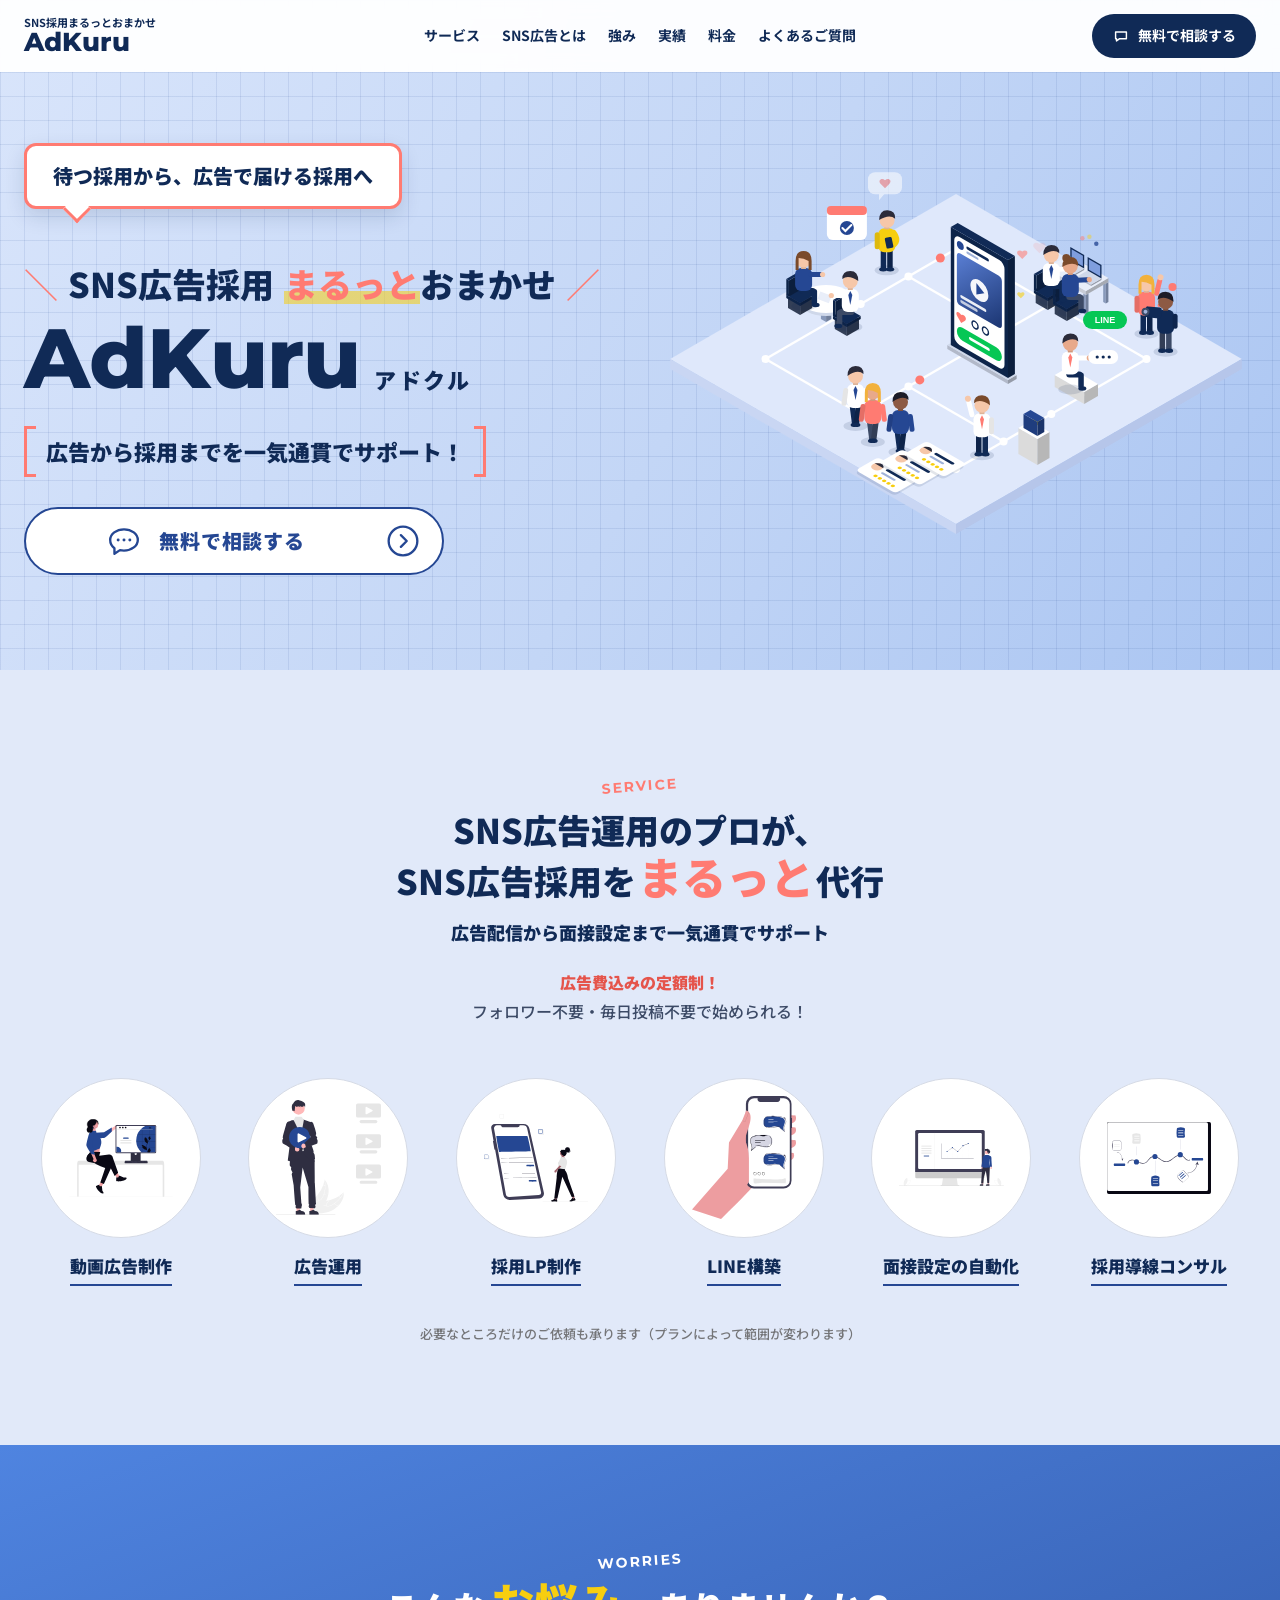
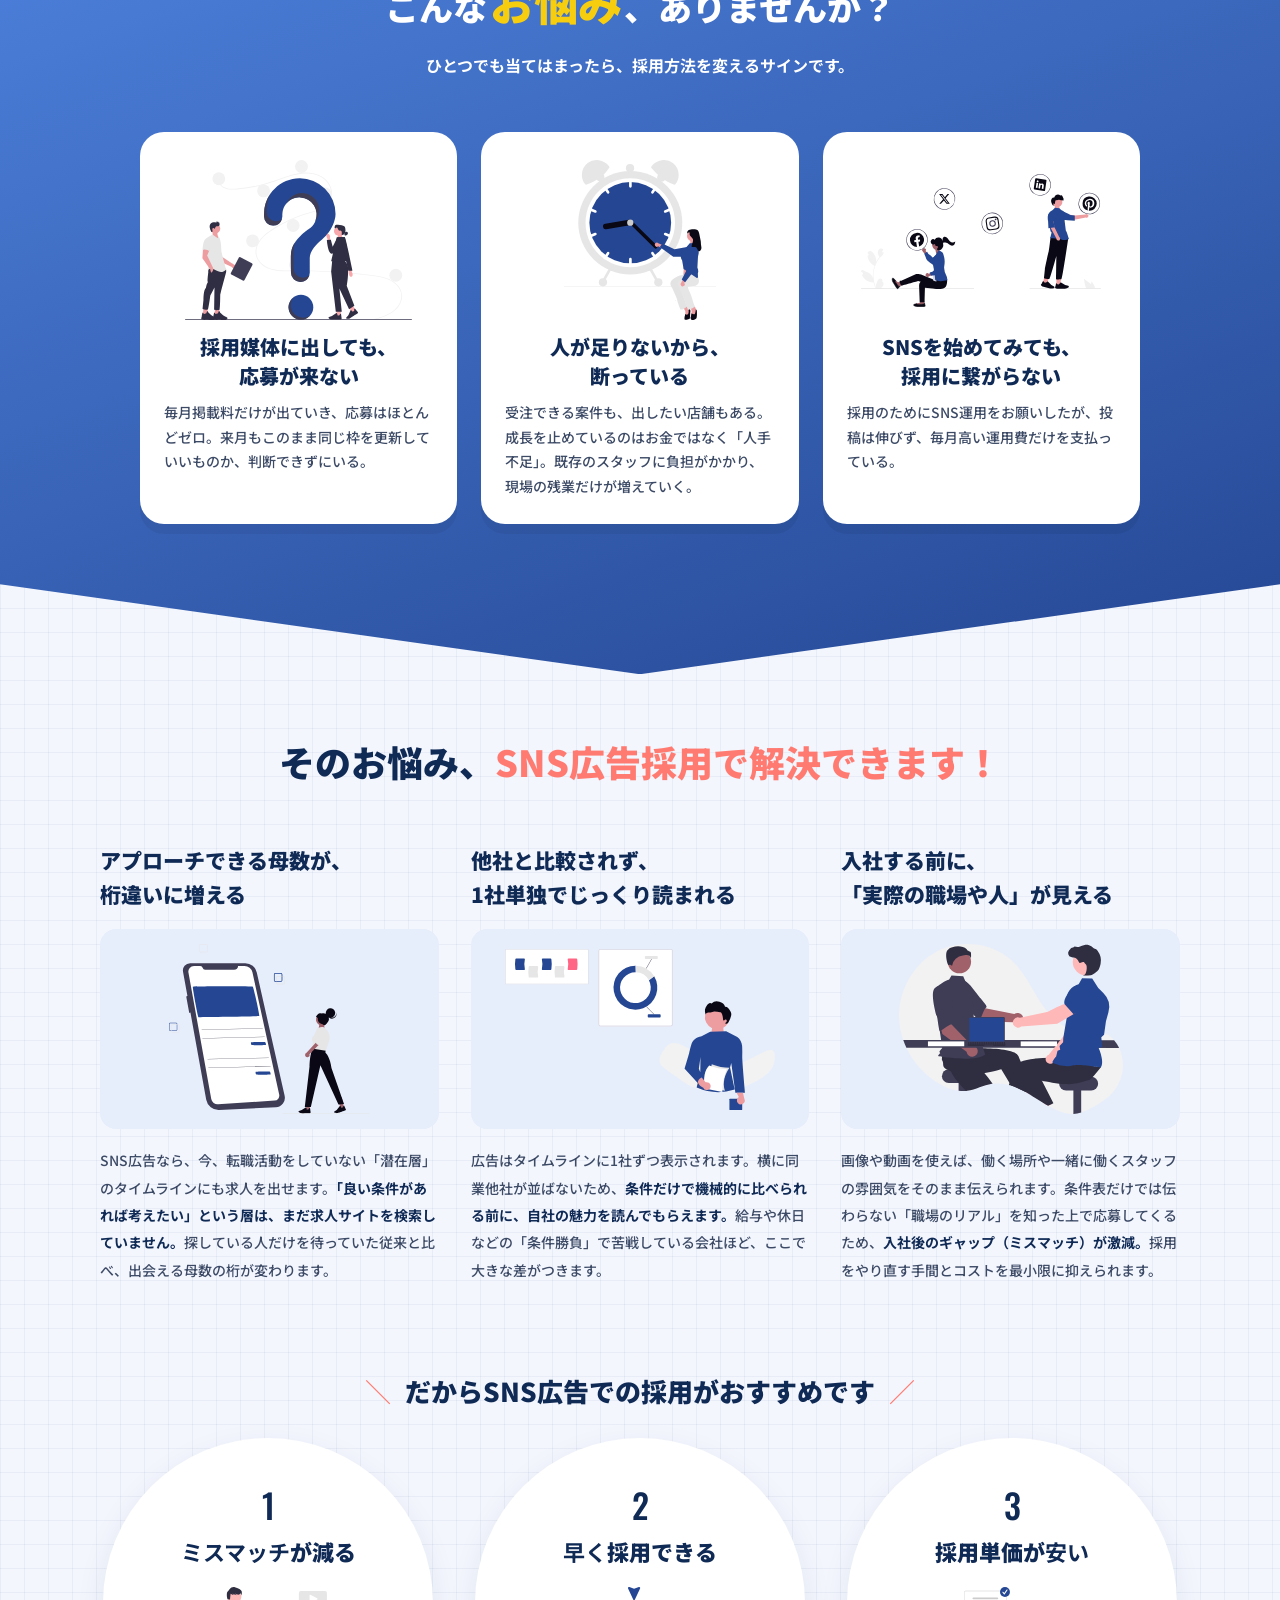
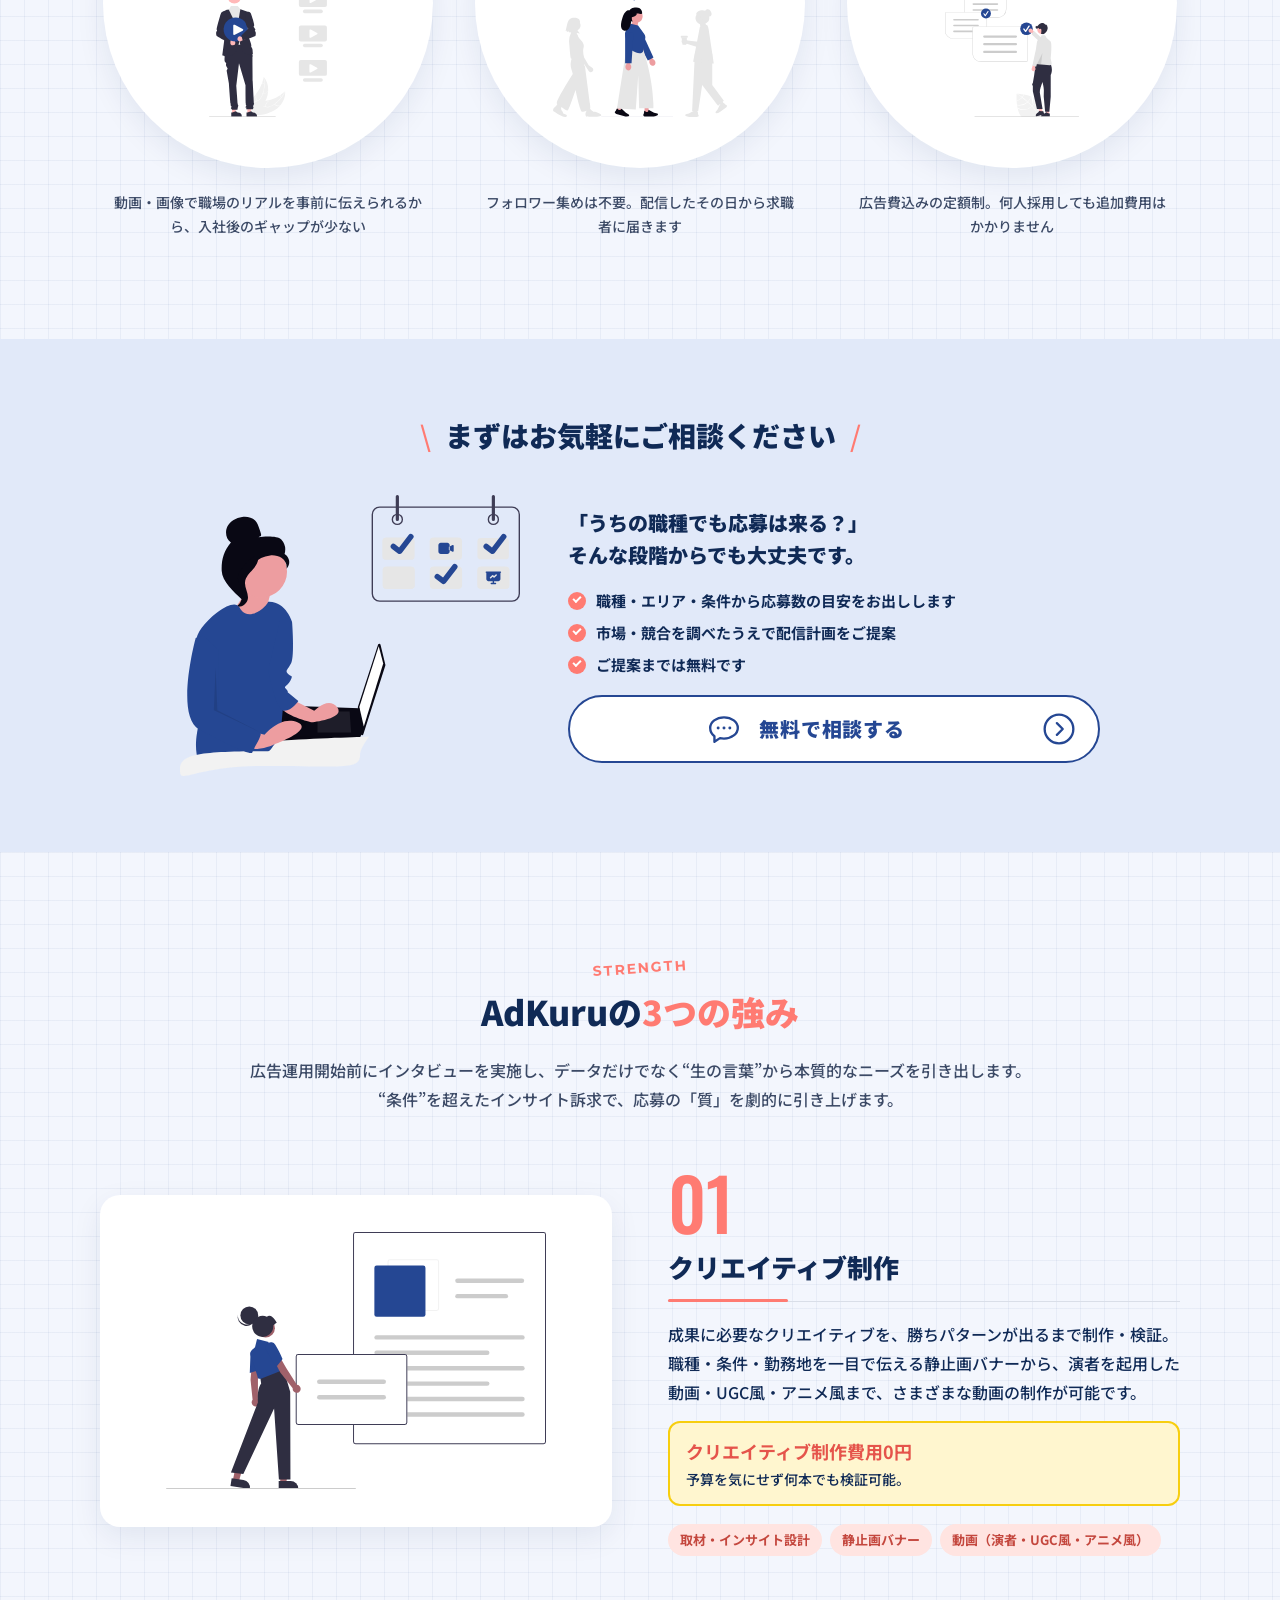
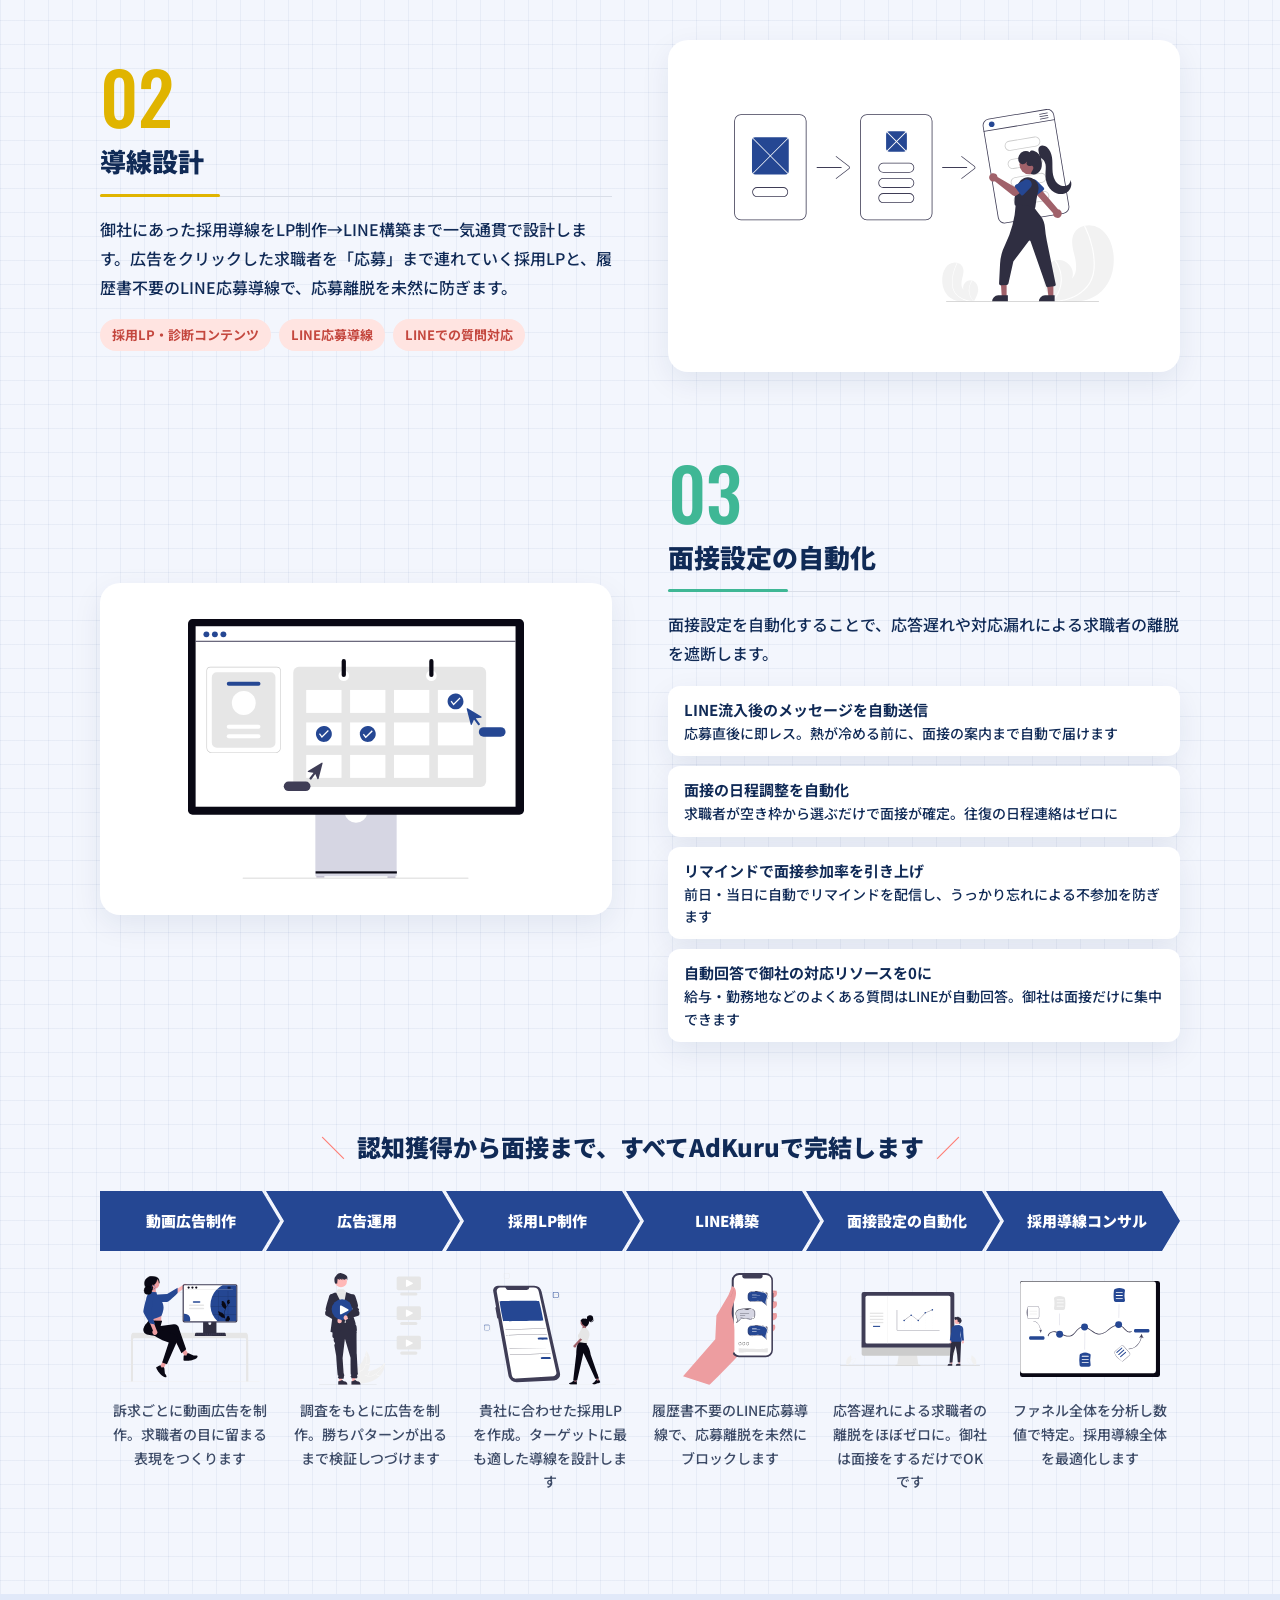
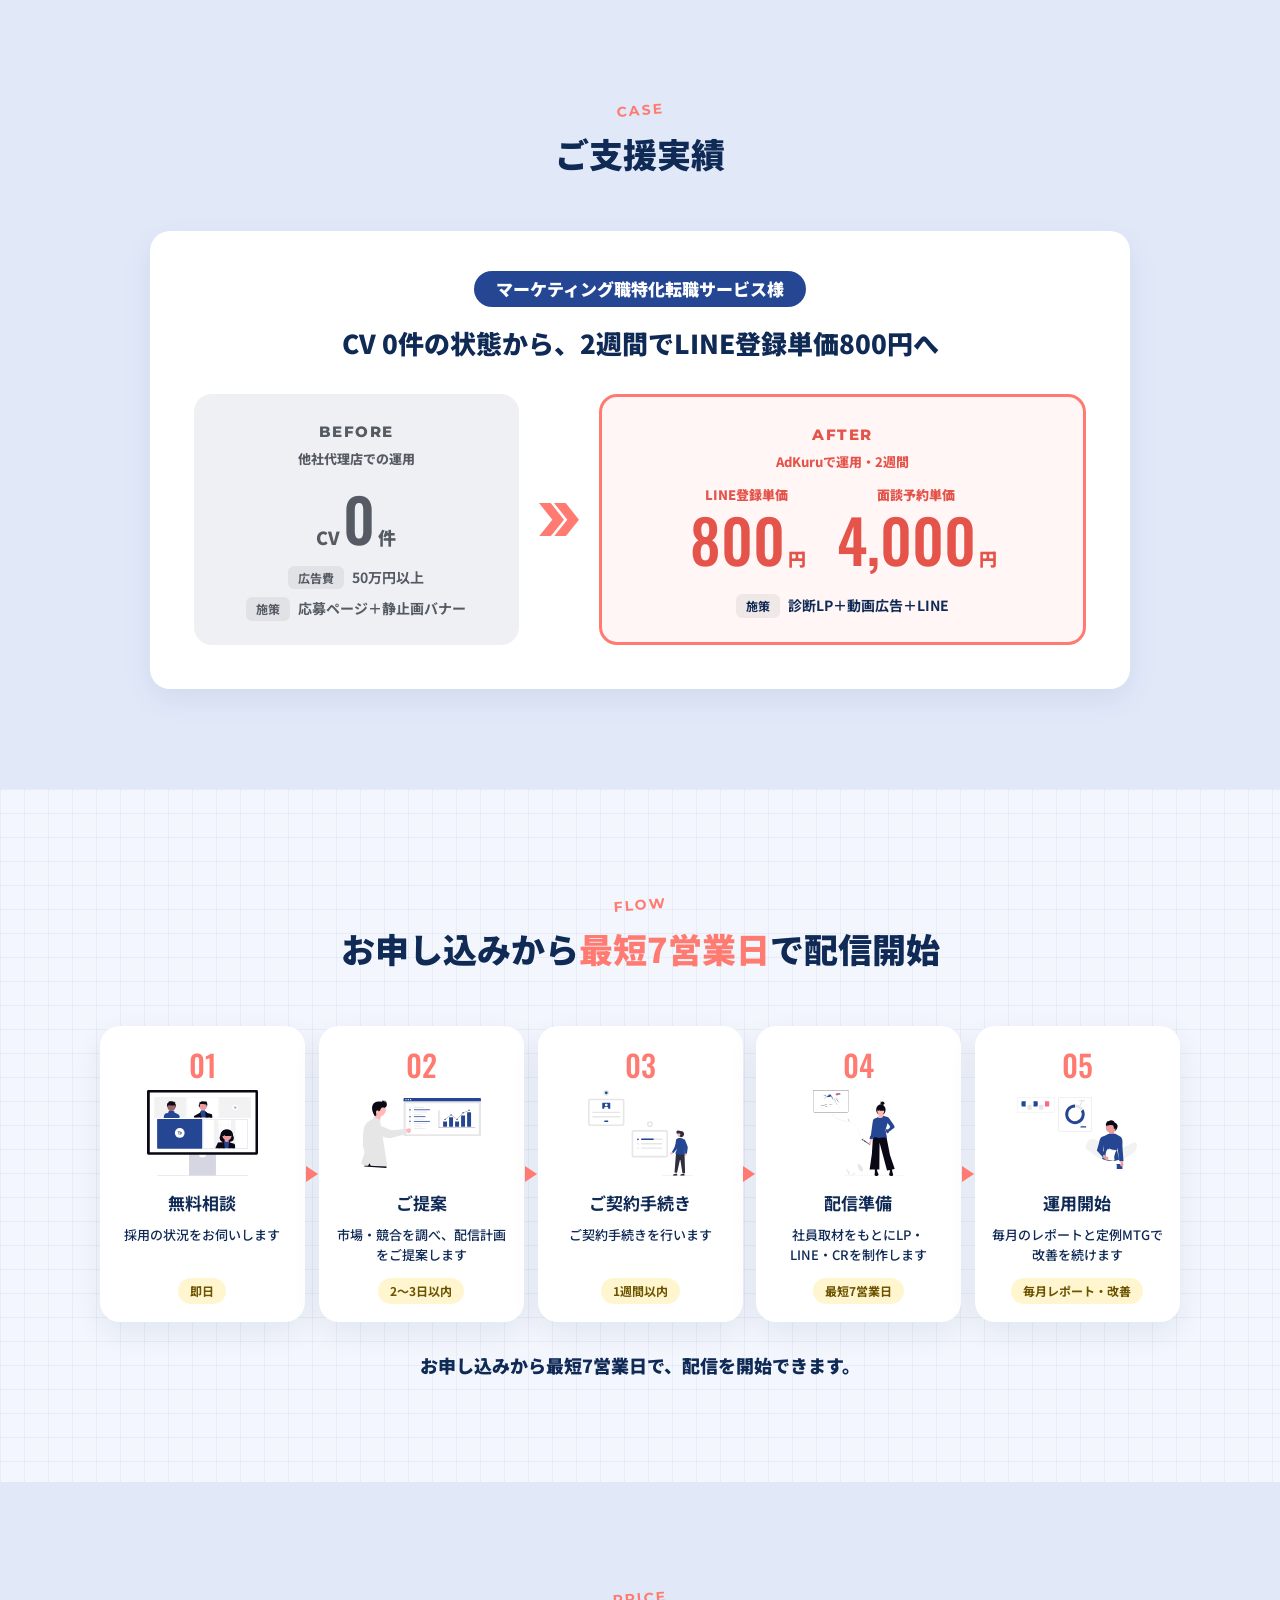
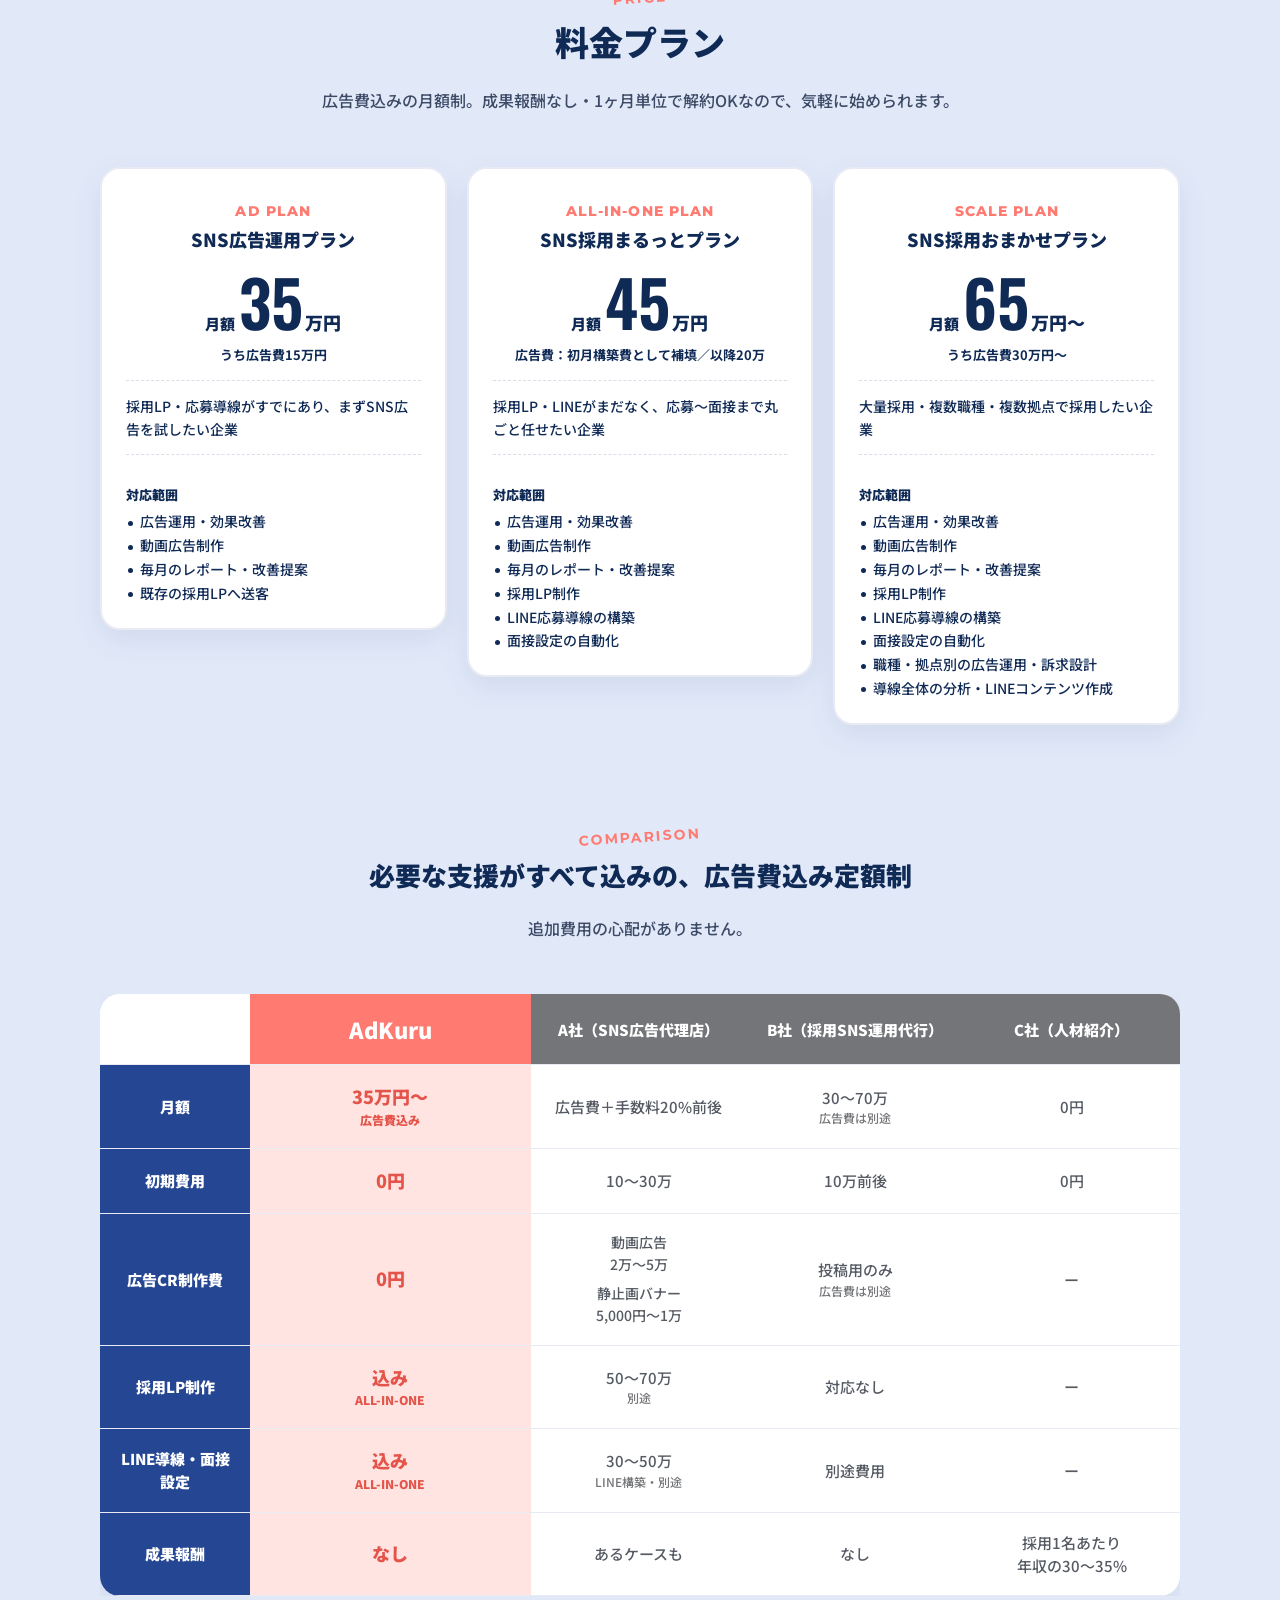
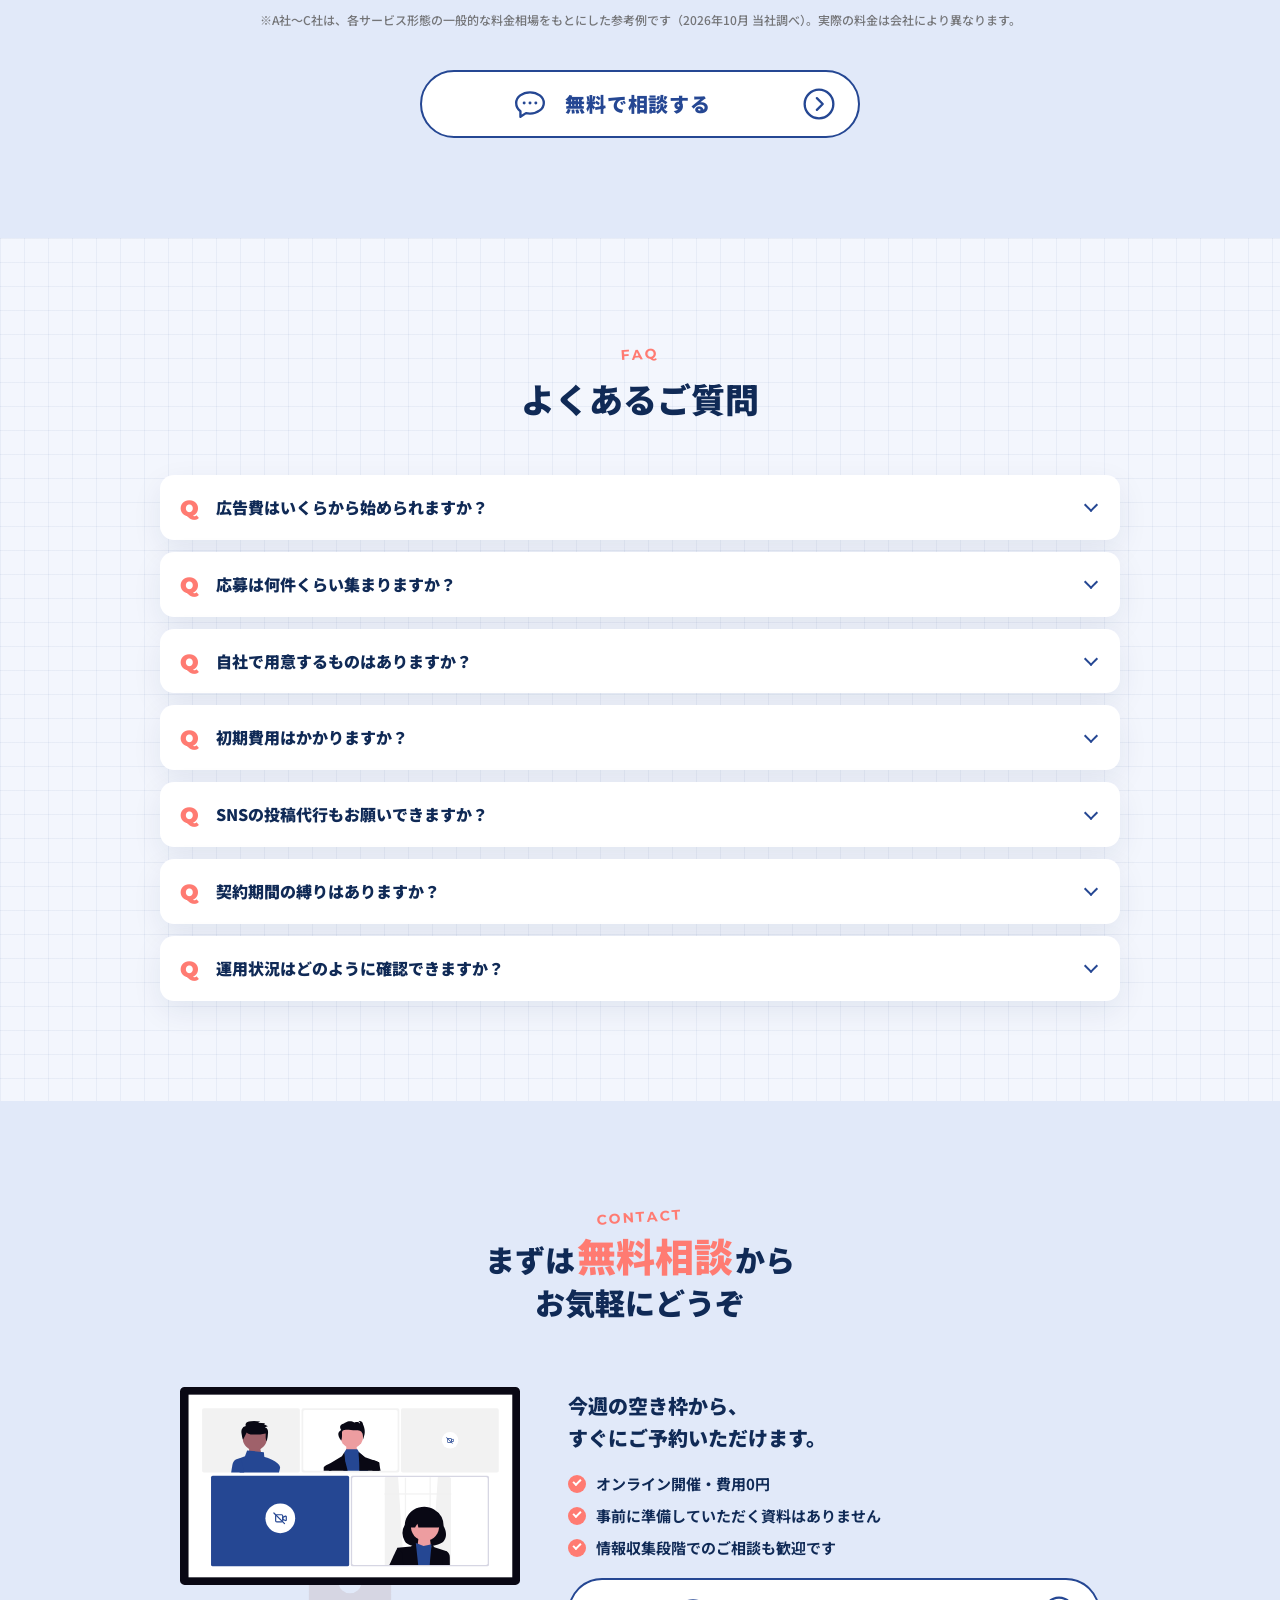
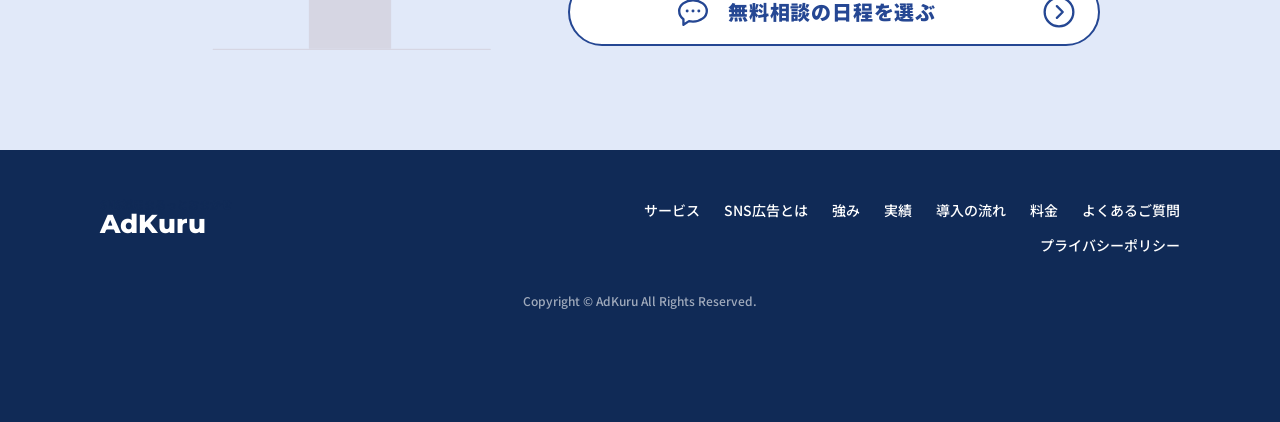
==== index.html @ ee4e2065 "フッターのCopyright表記をサービス名AdKuruに Co-Authored-By: Claude Opus 5.5 (1M context) <noreply@anthropic.com>" ====
<!doctype html>
<html lang="ja">
<head>
<meta charset="utf-8">
<meta name="robots" content="noindex, nofollow">
<meta name="viewport" content="width=device-width, initial-scale=1">
<title>SNS採用・求人広告の運用代行ならAdKuru（アドクル）</title>
<meta name="description" content="求人を出しても応募が来ないなら、SNS広告で採用。AdKuru（アドクル）は広告制作・運用から採用LP、LINE応募導線、面接設定の自動化まで代行します。月額35万円〜・広告費込み、初期費用0円、最短7営業日で配信開始。">
<link rel="preconnect" href="https://fonts.googleapis.com">
<link rel="preconnect" href="https://fonts.gstatic.com" crossorigin>
<link href="https://fonts.googleapis.com/css2?family=Montserrat:wght@600;700;800&family=Noto+Sans+JP:wght@400;500;700;900&family=Oswald:wght@500;600&display=swap" rel="stylesheet">
<link rel="stylesheet" href="css/style.css?v=20261007f">
<!-- Google 広告（コンバージョンは js/main.js で予約完了時に送信） -->
<script async src="https://www.googletagmanager.com/gtag/js?id=AW-18397071452"></script>
<script>
  window.dataLayer = window.dataLayer || [];
  function gtag(){dataLayer.push(arguments);}
  gtag('js', new Date());
  gtag('config', 'AW-18397071452');
  window.ADKURU_CV = 'AW-18397071452/jHecCNe15OUcENyQtMRE';      // 予約_カレンダー開封（サブ）
  window.ADKURU_CV_DONE = 'AW-18397071452/tanjCK6k_-UcENyQtMRE'; // 予約_完了（TimeRex）（メイン）
</script>
</head>
<body>

<header class="header" id="header">
  <a href="./" class="logo"><small>SNS採用まるっとおまかせ</small><b>AdKuru</b></a>
  <nav class="gnav">
    <a href="#service">サービス</a>
    <a href="#reason">SNS広告とは</a>
    <a href="#strength">強み</a>
    <a href="#case">実績</a>
    <a href="#price">料金</a>
    <a href="#faq">よくあるご質問</a>
  </nav>
  <a href="https://timerex.net/s/nodakanta_daa7_3fa1/e38dfce4" target="_blank" rel="noopener" data-book class="hbtn">
    <svg viewBox="0 0 20 20" fill="none" stroke="currentColor" stroke-width="1.6" stroke-linecap="round" stroke-linejoin="round"><path d="M4 5.5h12v7.5H8.5L5 15.5V13H4z"/></svg>無料で相談する
  </a>
</header>

<main>

<!-- ============ 01 FV ============ -->
<section class="fv">
  <div class="container fv__inner">
    <div class="fv__copy">
      <p class="fv__bubble">待つ採用から、広告で届ける採用へ</p>
      <h1 class="fv__title"><span class="fv__catch">SNS広告採用 <span class="mark">まるっと</span>おまかせ</span><span class="fv__brand" aria-label="AdKuru アドクル"><span class="fv__brandin" aria-hidden="true"><span style="--i:0">A</span><span style="--i:1">d</span><span style="--i:2">K</span><span style="--i:3">u</span><span style="--i:4">r</span><span style="--i:5">u</span></span><span class="fv__kana">アドクル</span></span></h1>
      <p class="fv__sub"><span class="fv__subin">広告から採用までを一気通貫でサポート！</span></p>
      <div class="fv__cta"><a href="https://timerex.net/s/nodakanta_daa7_3fa1/e38dfce4" target="_blank" rel="noopener" data-book class="cbtn"><svg class="cbtn__ic" viewBox="0 0 32 32" fill="none" stroke="currentColor" stroke-width="2.2" stroke-linejoin="round" aria-hidden="true"><path d="M16 5c7.2 0 13 4.5 13 10s-5.8 10-13 10c-1.3 0-2.6-.1-3.8-.4L7 28v-5.2C4.5 20.9 3 18.1 3 15 3 9.5 8.8 5 16 5z"/><circle cx="10.5" cy="15" r="1.4" fill="currentColor" stroke="none"/><circle cx="16" cy="15" r="1.4" fill="currentColor" stroke="none"/><circle cx="21.5" cy="15" r="1.4" fill="currentColor" stroke="none"/></svg><span class="cbtn__tx">無料で相談する</span><svg class="cbtn__arr" viewBox="0 0 32 32" fill="none" stroke="currentColor" stroke-width="2.2" stroke-linecap="round" stroke-linejoin="round" aria-hidden="true"><circle cx="16" cy="16" r="13.5"/><path d="M14 10.5 19.5 16 14 21.5"/></svg></a></div>
    </div>

    <div class="fv__artwrap">
      <img class="fv__scene" src="img/fv-scene.svg?v=1" alt="SNS広告で求職者と出会い、LINE応募・面接・採用までがつながるイメージ" width="600" height="470">
    </div>
  </div>
</section>

<!-- ============ 02 できること ============ -->
<section class="sec sec--white" id="service">
  <div class="container">
    <div class="sec-head">
      <p class="sec-head__en">Service</p>
      <h2 class="sec-head__ttl">SNS広告運用のプロが、<br>SNS広告採用を<span class="big">まるっと</span>代行</h2>
      <p class="sec-head__sub">広告配信から面接設定まで一気通貫でサポート</p>
      <p class="sec-head__lead"><b>広告費込みの定額制！</b><br>フォロワー不要・毎日投稿不要で始められる！</p>
    </div>
    <div class="can-marquee">
    <ul class="can">
      <li class="can__item"><div class="can__circle"><img src="img/undraw/proud-designer_1rcm.svg" alt="" width="180" height="140" loading="lazy"></div><h3 class="can__ttl">動画広告制作</h3></li>
      <li class="can__item"><div class="can__circle"><img src="img/undraw/online-video_ecqg.svg" alt="" width="180" height="140" loading="lazy"></div><h3 class="can__ttl">広告運用</h3></li>
      <li class="can__item"><div class="can__circle"><img src="img/undraw/mobile-app_aftb.svg" alt="" width="180" height="140" loading="lazy"></div><h3 class="can__ttl">採用LP制作</h3></li>
      <li class="can__item"><div class="can__circle"><img src="img/undraw/text-messages_p6bk.svg" alt="" width="180" height="140" loading="lazy"></div><h3 class="can__ttl">LINE構築</h3></li>
      <li class="can__item"><div class="can__circle"><img src="img/undraw/dashboard_p93p.svg" alt="" width="180" height="140" loading="lazy"></div><h3 class="can__ttl">面接設定の自動化</h3></li>
      <li class="can__item"><div class="can__circle"><img src="img/undraw/data-analysis_b7cp.svg" alt="" width="180" height="140" loading="lazy"></div><h3 class="can__ttl">採用導線コンサル</h3></li>
      <li class="can__item" aria-hidden="true"><div class="can__circle"><img src="img/undraw/proud-designer_1rcm.svg" alt="" width="180" height="140" loading="lazy"></div><h3 class="can__ttl">動画広告制作</h3></li>
      <li class="can__item" aria-hidden="true"><div class="can__circle"><img src="img/undraw/online-video_ecqg.svg" alt="" width="180" height="140" loading="lazy"></div><h3 class="can__ttl">広告運用</h3></li>
      <li class="can__item" aria-hidden="true"><div class="can__circle"><img src="img/undraw/mobile-app_aftb.svg" alt="" width="180" height="140" loading="lazy"></div><h3 class="can__ttl">採用LP制作</h3></li>
      <li class="can__item" aria-hidden="true"><div class="can__circle"><img src="img/undraw/text-messages_p6bk.svg" alt="" width="180" height="140" loading="lazy"></div><h3 class="can__ttl">LINE構築</h3></li>
      <li class="can__item" aria-hidden="true"><div class="can__circle"><img src="img/undraw/dashboard_p93p.svg" alt="" width="180" height="140" loading="lazy"></div><h3 class="can__ttl">面接設定の自動化</h3></li>
      <li class="can__item" aria-hidden="true"><div class="can__circle"><img src="img/undraw/data-analysis_b7cp.svg" alt="" width="180" height="140" loading="lazy"></div><h3 class="can__ttl">採用導線コンサル</h3></li>
    </ul>
    </div>
    <p class="can__note">必要なところだけのご依頼も承ります（プランによって範囲が変わります）</p>
  </div>
</section>

<!-- ============ 03 お悩み → 解決 ============ -->
<section class="worry" id="worry">
  <div class="container">
    <div class="sec-head sec-head--on-color">
      <p class="sec-head__en">Worries</p>
      <h2 class="sec-head__ttl">こんな<span class="big">お悩み</span>、ありませんか？</h2>
      <p class="sec-head__lead">ひとつでも当てはまったら、採用方法を変えるサインです。</p>
    </div>
    <ul class="worry__list">
      <li class="worry__item">
        <div class="worry__card">
          <div class="worry__img"><img src="img/undraw/questions_52ic.svg" alt="" width="280" height="200"></div>
          <h3 class="worry__ttl">採用媒体に出しても、<br>応募が来ない</h3>
          <p class="worry__txt">毎月掲載料だけが出ていき、応募はほとんどゼロ。来月もこのまま同じ枠を更新していいものか、判断できずにいる。</p>
        </div>
      </li>
      <li class="worry__item">
        <div class="worry__card">
          <div class="worry__img"><img src="img/undraw/time-management_4ss6.svg" alt="" width="280" height="200"></div>
          <h3 class="worry__ttl">人が足りないから、<br>断っている</h3>
          <p class="worry__txt">受注できる案件も、出したい店舗もある。成長を止めているのはお金ではなく「人手不足」。既存のスタッフに負担がかかり、現場の残業だけが増えていく。</p>
        </div>
      </li>
      <li class="worry__item">
        <div class="worry__card">
          <div class="worry__img"><img src="img/undraw/social-media_25ev.svg" alt="" width="280" height="200"></div>
          <h3 class="worry__ttl">SNSを始めてみても、<br>採用に繋がらない</h3>
          <p class="worry__txt">採用のためにSNS運用をお願いしたが、投稿は伸びず、毎月高い運用費だけを支払っている。</p>
        </div>
      </li>
    </ul>
  </div>
</section>

<!-- ============ 06 SNS広告とは ============ -->
<section class="sec" id="reason">
  <div class="container">
    <h2 class="bridge">そのお悩み、<br class="sp"><span>SNS広告採用で解決できます！</span></h2>

    <div class="solve">
      <article class="solve__col">
        <h3 class="solve__ttl">アプローチできる母数が、<br><span>桁違いに増える</span></h3>
        <div class="solve__img"><img src="img/undraw/mobile-app_aftb.svg" alt="" width="260" height="190"></div>
        <p class="solve__txt">SNS広告なら、今、転職活動をしていない「潜在層」のタイムラインにも求人を出せます。<b>「良い条件があれば考えたい」という層は、まだ求人サイトを検索していません。</b>探している人だけを待っていた従来と比べ、出会える母数の桁が変わります。</p>
      </article>
      <article class="solve__col">
        <h3 class="solve__ttl">他社と比較されず、<br><span>1社単独でじっくり読まれる</span></h3>
        <div class="solve__img"><img src="img/undraw/marketing-analysis_2u5r.svg" alt="" width="260" height="190"></div>
        <p class="solve__txt">広告はタイムラインに1社ずつ表示されます。横に同業他社が並ばないため、<b>条件だけで機械的に比べられる前に、自社の魅力を読んでもらえます。</b>給与や休日などの「条件勝負」で苦戦している会社ほど、ここで大きな差がつきます。</p>
      </article>
      <article class="solve__col">
        <h3 class="solve__ttl">入社する前に、<br><span>「実際の職場や人」が見える</span></h3>
        <div class="solve__img"><img src="img/undraw/interview_yz52.svg" alt="" width="260" height="190"></div>
        <p class="solve__txt">画像や動画を使えば、働く場所や一緒に働くスタッフの雰囲気をそのまま伝えられます。条件表だけでは伝わらない「職場のリアル」を知った上で応募してくるため、<b>入社後のギャップ（ミスマッチ）が激減。</b>採用をやり直す手間とコストを最小限に抑えられます。</p>
      </article>
    </div>

    <h3 class="sub-ttl">だからSNS広告での採用がおすすめです</h3>
    <ul class="merit">
      <li><div class="merit__circle"><span class="merit__no">1</span><p class="merit__ttl"><b>ミスマッチ</b>が減る</p><img src="img/undraw/online-video_ecqg.svg" alt="" width="200" height="140"></div><p class="merit__txt">動画・画像で職場のリアルを事前に伝えられるから、入社後のギャップが少ない</p></li>
      <li><div class="merit__circle"><span class="merit__no">2</span><p class="merit__ttl"><b>早く</b>採用できる</p><img src="img/undraw/target-audience_prun.svg" alt="" width="200" height="140"></div><p class="merit__txt">フォロワー集めは不要。配信したその日から求職者に届きます</p></li>
      <li><div class="merit__circle"><span class="merit__no">3</span><p class="merit__ttl">採用単価が<b>安い</b></p><img src="img/undraw/job-hunt_5umi.svg" alt="" width="200" height="140"></div><p class="merit__txt">広告費込みの定額制。何人採用しても追加費用はかかりません</p></li>
    </ul>
  </div>
</section>

<!-- ============ 04 CTA ============ -->
<section class="cta-band">
  <div class="container">
    <h2 class="cta-band__ttl">まずはお気軽にご相談ください</h2>
    <div class="cta-card">
      <img class="cta-card__img" src="img/undraw/online-meetings_zutp.svg" alt="" width="260" height="180">
      <div class="cta-card__body">
      <p class="cta-card__lead">「うちの職種でも応募は来る？」<br>そんな段階からでも大丈夫です。</p>
      <ul class="checks">
        <li>職種・エリア・条件から応募数の目安をお出しします</li>
        <li>市場・競合を調べたうえで配信計画をご提案</li>
        <li>ご提案までは無料です</li>
      </ul>
      <a href="https://timerex.net/s/nodakanta_daa7_3fa1/e38dfce4" target="_blank" rel="noopener" data-book class="cbtn"><svg class="cbtn__ic" viewBox="0 0 32 32" fill="none" stroke="currentColor" stroke-width="2.2" stroke-linejoin="round" aria-hidden="true"><path d="M16 5c7.2 0 13 4.5 13 10s-5.8 10-13 10c-1.3 0-2.6-.1-3.8-.4L7 28v-5.2C4.5 20.9 3 18.1 3 15 3 9.5 8.8 5 16 5z"/><circle cx="10.5" cy="15" r="1.4" fill="currentColor" stroke="none"/><circle cx="16" cy="15" r="1.4" fill="currentColor" stroke="none"/><circle cx="21.5" cy="15" r="1.4" fill="currentColor" stroke="none"/></svg><span class="cbtn__tx">無料で相談する</span><svg class="cbtn__arr" viewBox="0 0 32 32" fill="none" stroke="currentColor" stroke-width="2.2" stroke-linecap="round" stroke-linejoin="round" aria-hidden="true"><circle cx="16" cy="16" r="13.5"/><path d="M14 10.5 19.5 16 14 21.5"/></svg></a>
      </div>
    </div>
  </div>
</section>

<!-- ============ 05 強み ============ -->
<section class="sec" id="strength">
  <div class="container">
    <div class="sec-head">
      <p class="sec-head__en">Strength</p>
      <h2 class="sec-head__ttl">AdKuruの<span class="hl">3つの強み</span></h2>
      <p class="sec-head__lead">広告運用開始前にインタビューを実施し、データだけでなく“生の言葉”から本質的なニーズを引き出します。<br class="pc">“条件”を超えたインサイト訴求で、応募の「質」を劇的に引き上げます。</p>
    </div>


    <div class="point" style="--c:#ff7b72">
      <div class="point__visual point__visual--img">
        <img src="img/undraw/content-creator_vuqg.svg" alt="" width="420" height="300" loading="lazy">
      </div>
      <div class="point__body">
        <p class="point__num">01</p>
        <h3 class="point__ttl">クリエイティブ制作</h3>
        <p>成果に必要なクリエイティブを、勝ちパターンが出るまで制作・検証。職種・条件・勤務地を一目で伝える静止画バナーから、演者を起用した動画・UGC風・アニメ風まで、さまざまな動画の制作が可能です。</p>
        <p class="point__free"><b>クリエイティブ制作費用0円</b>予算を気にせず何本でも検証可能。</p>
        <ul class="tags"><li>取材・インサイト設計</li><li>静止画バナー</li><li>動画（演者・UGC風・アニメ風）</li></ul>
      </div>
    </div>

    <div class="point point--rev" style="--c:#e0b400">
      <div class="point__visual point__visual--img">
        <img src="img/undraw/user-flow_d1ya.svg" alt="" width="420" height="300" loading="lazy">
      </div>
      <div class="point__body">
        <p class="point__num">02</p>
        <h3 class="point__ttl">導線設計</h3>
        <p>御社にあった採用導線をLP制作→LINE構築まで一気通貫で設計します。広告をクリックした求職者を「応募」まで連れていく採用LPと、履歴書不要のLINE応募導線で、応募離脱を未然に防ぎます。</p>
        <ul class="tags"><li>採用LP・診断コンテンツ</li><li>LINE応募導線</li><li>LINEでの質問対応</li></ul>
      </div>
    </div>

    <div class="point" style="--c:#3fb795">
      <div class="point__visual point__visual--img">
        <img src="img/undraw/online-calendar_iz1q.svg" alt="" width="420" height="300" loading="lazy">
      </div>
      <div class="point__body">
        <p class="point__num">03</p>
        <h3 class="point__ttl">面接設定の自動化</h3>
        <p>面接設定を自動化することで、応答遅れや対応漏れによる求職者の離脱を遮断します。</p>
        <ul class="list4">
          <li><b>LINE流入後のメッセージを自動送信</b>応募直後に即レス。熱が冷める前に、面接の案内まで自動で届けます</li>
          <li><b>面接の日程調整を自動化</b>求職者が空き枠から選ぶだけで面接が確定。往復の日程連絡はゼロに</li>
          <li><b>リマインドで面接参加率を引き上げ</b>前日・当日に自動でリマインドを配信し、うっかり忘れによる不参加を防ぎます</li>
          <li><b>自動回答で御社の対応リソースを0に</b>給与・勤務地などのよくある質問はLINEが自動回答。御社は面接だけに集中できます</li>
        </ul>
      </div>
    </div>
    <div class="allin">
      <h3 class="allin__ttl">認知獲得から面接まで、すべてAdKuruで完結します</h3>
      <ol class="steps5">
        <li><p class="steps5__head">動画広告制作</p><img src="img/undraw/proud-designer_1rcm.svg" alt="" width="160" height="120"><p>訴求ごとに動画広告を制作。求職者の目に留まる表現をつくります</p></li>
        <li><p class="steps5__head">広告運用</p><img src="img/undraw/online-video_ecqg.svg" alt="" width="160" height="120"><p>調査をもとに広告を制作。勝ちパターンが出るまで検証しつづけます</p></li>
        <li><p class="steps5__head">採用LP制作</p><img src="img/undraw/mobile-app_aftb.svg" alt="" width="160" height="120"><p>貴社に合わせた採用LPを作成。ターゲットに最も適した導線を設計します</p></li>
        <li><p class="steps5__head">LINE構築</p><img src="img/undraw/text-messages_p6bk.svg" alt="" width="160" height="120"><p>履歴書不要のLINE応募導線で、応募離脱を未然にブロックします</p></li>
        <li><p class="steps5__head">面接設定の自動化</p><img src="img/undraw/dashboard_p93p.svg" alt="" width="160" height="120"><p>応答遅れによる求職者の離脱をほぼゼロに。御社は面接をするだけでOKです</p></li>
        <li><p class="steps5__head">採用導線コンサル</p><img src="img/undraw/data-analysis_b7cp.svg" alt="" width="160" height="120"><p>ファネル全体を分析し数値で特定。採用導線全体を最適化します</p></li>
      </ol>
    </div>

  </div>
</section>

<!-- ============ 07 実績 ============ -->
<section class="sec sec--white" id="case">
  <div class="container">
    <div class="sec-head">
      <p class="sec-head__en">Case</p>
      <h2 class="sec-head__ttl">ご<span class="hl">支援実績</span></h2>
    </div>
    <article class="case2">
      <div class="case2__hd">
        <h3 class="case2__ttl">マーケティング職特化転職サービス様</h3>
        <p class="case2__sub">CV 0件の状態から、2週間でLINE登録単価800円へ</p>
      </div>
      <div class="case2__ba">
        <div class="case2__col case2__col--before">
          <p class="case2__lbl">BEFORE<span>他社代理店での運用</span></p>
          <p class="case2__big">CV<b>0</b>件</p>
          <ul class="case2__info"><li><span>広告費</span>50万円以上</li><li><span>施策</span>応募ページ＋静止画バナー</li></ul>
        </div>
        <svg class="case2__arrow" viewBox="0 0 48 40" fill="currentColor" aria-hidden="true"><path d="M0 0h14l16 20-16 20H0l16-20zM18 0h14l16 20-16 20H18l16-20z"/></svg>
        <div class="case2__col case2__col--after">
          <p class="case2__lbl">AFTER<span>AdKuruで運用・2週間</span></p>
          <div class="case2__nums">
            <p class="case2__big"><small>LINE登録単価</small><b>800</b>円</p>
            <p class="case2__big"><small>面談予約単価</small><b>4,000</b>円</p>
          </div>
          <ul class="case2__info"><li><span>施策</span>診断LP＋動画広告＋LINE</li></ul>
        </div>
      </div>
    </article>
  </div>
</section>

<!-- ============ 08 導入の流れ ============ -->
<section class="sec" id="flow">
  <div class="container">
    <div class="sec-head">
      <p class="sec-head__en">Flow</p>
      <h2 class="sec-head__ttl">お申し込みから<span class="hl">最短7営業日</span>で配信開始</h2>
    </div>
    <ol class="flow">
      <li><span class="flow__no">01</span><img class="flow__img" src="img/undraw/video-call_i5de.svg" alt="" width="140" height="100"><b>無料相談</b><p>採用の状況をお伺いします</p><span class="flow__day">即日</span></li>
      <li><span class="flow__no">02</span><img class="flow__img" src="img/undraw/presentation_4ik4.svg" alt="" width="140" height="100"><b>ご提案</b><p>市場・競合を調べ、配信計画をご提案します</p><span class="flow__day">2〜3日以内</span></li>
      <li><span class="flow__no">03</span><img class="flow__img" src="img/undraw/forms_1ciz.svg" alt="" width="140" height="100"><b>ご契約手続き</b><p>ご契約手続きを行います</p><span class="flow__day">1週間以内</span></li>
      <li><span class="flow__no">04</span><img class="flow__img" src="img/undraw/creative-woman_su2h.svg" alt="" width="140" height="100"><b>配信準備</b><p>社員取材をもとにLP・LINE・CRを制作します</p><span class="flow__day">最短7営業日</span></li>
      <li><span class="flow__no">05</span><img class="flow__img" src="img/undraw/marketing-analysis_2u5r.svg" alt="" width="140" height="100"><b>運用開始</b><p>毎月のレポートと定例MTGで改善を続けます</p><span class="flow__day">毎月レポート・改善</span></li>
    </ol>
    <p class="flow__free">お申し込みから最短7営業日で、配信を開始できます。</p>
  </div>
</section>

<!-- ============ 09 料金 ============ -->
<section class="sec sec--white" id="price">
  <div class="container">
    <div class="sec-head">
      <p class="sec-head__en">Price</p>
      <h2 class="sec-head__ttl">料金プラン</h2>
      <p class="sec-head__lead">広告費込みの月額制。成果報酬なし・1ヶ月単位で解約OKなので、気軽に始められます。</p>
    </div>


    <div class="plans">
      <div class="plan">
        <p class="plan__en">AD PLAN</p>
        <h3 class="plan__name">SNS広告運用プラン</h3>
        <p class="plan__price"><small>月額</small><b>35</b>万円</p>
        <p class="plan__inc">うち広告費15万円</p>
        <p class="plan__for">採用LP・応募導線がすでにあり、まずSNS広告を試したい企業</p>
        <div class="plan__scope">
          <p class="plan__k">対応範囲</p>
          <ul class="dots"><li>広告運用・効果改善</li><li>動画広告制作</li><li>毎月のレポート・改善提案</li><li>既存の採用LPへ送客</li></ul>
        </div>
      </div>
      <div class="plan">
        <p class="plan__en">ALL-IN-ONE PLAN</p>
        <h3 class="plan__name">SNS採用まるっとプラン</h3>
        <p class="plan__price"><small>月額</small><b>45</b>万円</p>
        <p class="plan__inc">広告費：初月構築費として補填／以降20万</p>
        <p class="plan__for">採用LP・LINEがまだなく、応募〜面接まで丸ごと任せたい企業</p>
        <div class="plan__scope">
          <p class="plan__k">対応範囲</p>
          <ul class="dots"><li>広告運用・効果改善</li><li>動画広告制作</li><li>毎月のレポート・改善提案</li><li>採用LP制作</li><li>LINE応募導線の構築</li><li>面接設定の自動化</li></ul>
        </div>
      </div>
      <div class="plan">
        <p class="plan__en">SCALE PLAN</p>
        <h3 class="plan__name">SNS採用おまかせプラン</h3>
        <p class="plan__price"><small>月額</small><b>65</b>万円〜</p>
        <p class="plan__inc">うち広告費30万円〜</p>
        <p class="plan__for">大量採用・複数職種・複数拠点で採用したい企業</p>
        <div class="plan__scope">
          <p class="plan__k">対応範囲</p>
          <ul class="dots"><li>広告運用・効果改善</li><li>動画広告制作</li><li>毎月のレポート・改善提案</li><li>採用LP制作</li><li>LINE応募導線の構築</li><li>面接設定の自動化</li><li>職種・拠点別の広告運用・訴求設計</li><li>導線全体の分析・LINEコンテンツ作成</li></ul>
        </div>
      </div>
    </div>



    <div class="sec-head price-cmp">
      <p class="sec-head__en">Comparison</p>
      <h3 class="sec-head__ttl">必要な支援が<span class="hl">すべて込み</span>の、広告費込み定額制</h3>
      <p class="sec-head__lead">追加費用の心配がありません。</p>
    </div>
    <p class="scroll-hint">表は横にスクロールできます</p>
    <div class="table-wrap">
      <table class="otable">
        <colgroup><col style="width:150px"><col class="otable__main"><col><col><col></colgroup>
        <thead><tr><th></th><th class="is-main">AdKuru</th><th>A社（SNS広告代理店）</th><th>B社（採用SNS運用代行）</th><th>C社（人材紹介）</th></tr></thead>
        <tbody>
          <tr><th>月額</th><td class="is-main">35万円〜<small>広告費込み</small></td><td>広告費＋手数料20%前後</td><td>30〜70万<small>広告費は別途</small></td><td>0円</td></tr>
          <tr><th>初期費用</th><td class="is-main">0円</td><td>10〜30万</td><td>10万前後</td><td>0円</td></tr>
          <tr><th>広告CR制作費</th><td class="is-main">0円</td><td class="otable__cr"><span>動画広告<b>2万〜5万</b></span><span>静止画バナー<b>5,000円〜1万</b></span></td><td>投稿用のみ<small>広告費は別途</small></td><td>ー</td></tr>
          <tr><th>採用LP制作</th><td class="is-main">込み<small>ALL-IN-ONE</small></td><td>50〜70万<small>別途</small></td><td>対応なし</td><td>ー</td></tr>
          <tr><th>LINE導線・面接設定</th><td class="is-main">込み<small>ALL-IN-ONE</small></td><td>30〜50万<small>LINE構築・別途</small></td><td>別途費用</td><td>ー</td></tr>
          <tr><th>成果報酬</th><td class="is-main">なし</td><td>あるケースも</td><td>なし</td><td>採用1名あたり<br>年収の30〜35%</td></tr>
        </tbody>
      </table>
    </div>
    <p class="note note--c">※A社〜C社は、各サービス形態の一般的な料金相場をもとにした参考例です（2026年10月 当社調べ）。実際の料金は会社により異なります。</p>
    <div class="center"><a href="https://timerex.net/s/nodakanta_daa7_3fa1/e38dfce4" target="_blank" rel="noopener" data-book class="cbtn"><svg class="cbtn__ic" viewBox="0 0 32 32" fill="none" stroke="currentColor" stroke-width="2.2" stroke-linejoin="round" aria-hidden="true"><path d="M16 5c7.2 0 13 4.5 13 10s-5.8 10-13 10c-1.3 0-2.6-.1-3.8-.4L7 28v-5.2C4.5 20.9 3 18.1 3 15 3 9.5 8.8 5 16 5z"/><circle cx="10.5" cy="15" r="1.4" fill="currentColor" stroke="none"/><circle cx="16" cy="15" r="1.4" fill="currentColor" stroke="none"/><circle cx="21.5" cy="15" r="1.4" fill="currentColor" stroke="none"/></svg><span class="cbtn__tx">無料で相談する</span><svg class="cbtn__arr" viewBox="0 0 32 32" fill="none" stroke="currentColor" stroke-width="2.2" stroke-linecap="round" stroke-linejoin="round" aria-hidden="true"><circle cx="16" cy="16" r="13.5"/><path d="M14 10.5 19.5 16 14 21.5"/></svg></a></div>
  </div>
</section>

<!-- ============ 11 FAQ ============ -->
<section class="sec" id="faq">
  <div class="container container--faq">
    <div class="sec-head">
      <p class="sec-head__en">FAQ</p>
      <h2 class="sec-head__ttl">よくあるご質問</h2>
    </div>
    <div class="faq">
      
      <details><summary>広告費はいくらから始められますか？</summary><p>AD PLAN（月額35万／広告費15万込み）から始められます。必要な予算と応募数の目安は無料相談で算出します。</p></details>
      <details><summary>応募は何件くらい集まりますか？</summary><p>職種・エリア・条件によって変わります。無料相談の場で、見込める応募数の目安をその場でお出しします。</p></details>
      <details><summary>自社で用意するものはありますか？</summary><p>求人条件をご共有ください。原稿・デザイン・実装は当社で対応します。</p></details>
      <details><summary>初期費用はかかりますか？</summary><p>ALL-IN-ONEでは、LP・LINEの構築費も初月の月額料金に含まれており、別途の初期費用はかかりません。</p></details>
      <details><summary>SNSの投稿代行もお願いできますか？</summary><p>はい、SNSの投稿代行も個別にご対応可能です。内容やご予算に合わせてご提案しますので、ぜひ一度ご相談ください。</p></details>
      <details><summary>契約期間の縛りはありますか？</summary><p>ありません。1ヶ月単位でご契約いただき、いつでも解約可能です。お申し込みから最短7営業日で配信を開始できます。</p></details>
      <details><summary>運用状況はどのように確認できますか？</summary><p>配信ダッシュボードを24時間いつでもご覧いただけます。あわせて最大週1回、運用状況をご報告します。</p></details>
    </div>
  </div>
</section>

<!-- ============ 12 最終フォーム ============ -->
<section class="sec sec--white contact" id="contact">
  <div class="container">
    <div class="sec-head">
      <p class="sec-head__en">Contact</p>
      <h2 class="sec-head__ttl">まずは<span class="big">無料相談</span>から<br>お気軽にどうぞ</h2>
    </div>
    <div class="cta-card">
      <img class="cta-card__img" src="img/undraw/video-call_i5de.svg" alt="" width="260" height="180">
      <div class="cta-card__body">
        <p class="cta-card__lead">今週の空き枠から、<br>すぐにご予約いただけます。</p>
        <ul class="checks">
          <li>オンライン開催・費用0円</li>
          <li>事前に準備していただく資料はありません</li>
          <li>情報収集段階でのご相談も歓迎です</li>
        </ul>
        <a href="https://timerex.net/s/nodakanta_daa7_3fa1/e38dfce4" target="_blank" rel="noopener" data-book class="cbtn"><svg class="cbtn__ic" viewBox="0 0 32 32" fill="none" stroke="currentColor" stroke-width="2.2" stroke-linejoin="round" aria-hidden="true"><path d="M16 5c7.2 0 13 4.5 13 10s-5.8 10-13 10c-1.3 0-2.6-.1-3.8-.4L7 28v-5.2C4.5 20.9 3 18.1 3 15 3 9.5 8.8 5 16 5z"/><circle cx="10.5" cy="15" r="1.4" fill="currentColor" stroke="none"/><circle cx="16" cy="15" r="1.4" fill="currentColor" stroke="none"/><circle cx="21.5" cy="15" r="1.4" fill="currentColor" stroke="none"/></svg><span class="cbtn__tx">無料相談の日程を選ぶ</span><svg class="cbtn__arr" viewBox="0 0 32 32" fill="none" stroke="currentColor" stroke-width="2.2" stroke-linecap="round" stroke-linejoin="round" aria-hidden="true"><circle cx="16" cy="16" r="13.5"/><path d="M14 10.5 19.5 16 14 21.5"/></svg></a>
      </div>
    </div>
  </div>
</section>

</main>

<footer class="footer">
  <div class="container footer__inner">
    <div>
      <a href="./" class="logo logo--w"><small>SNS採用まるっとおまかせ</small><b>AdKuru</b></a>
    </div>
    <nav class="footer__nav">
      <a href="#service">サービス</a><a href="#reason">SNS広告とは</a><a href="#strength">強み</a><a href="#case">実績</a><a href="#flow">導入の流れ</a><a href="#price">料金</a><a href="#faq">よくあるご質問</a>
      <a href="privacy/">プライバシーポリシー</a>
    </nav>
  </div>
  <p class="footer__copy">Copyright &copy; AdKuru All Rights Reserved.</p>
</footer>

<a href="https://timerex.net/s/nodakanta_daa7_3fa1/e38dfce4" target="_blank" rel="noopener" data-book class="spbar">無料で相談する</a>


<!-- ============ 予約ポップアップ（TimeRex） ============ -->
<dialog class="modal" id="bookmodal" aria-labelledby="bookmodal-ttl">
  <div class="modal__hd">
    <h2 id="bookmodal-ttl">ご希望の日時を選択してください</h2>
    <span>オンライン／無料</span>
    <button class="modal__x" type="button" id="modalclose" aria-label="閉じる">
      <svg viewBox="0 0 24 24" fill="none" stroke="currentColor" stroke-width="2.4" aria-hidden="true"><path d="M6 6l12 12M18 6 6 18"/></svg>
    </button>
  </div>
  <div class="modal__bd">
    <ul class="modal__pre"><li>費用0円</li><li>オンライン</li><li>資料の準備は不要です</li></ul>
    <div id="timerex_calendar" data-url="https://timerex.net/s/nodakanta_daa7_3fa1/e38dfce4"></div>
    <div class="modal__fb" id="book-fallback">
      <p>カレンダーが読み込めない場合は、下のボタンから予約ページをお開きください。</p>
      <a class="fbtn" href="https://timerex.net/s/nodakanta_daa7_3fa1/e38dfce4" target="_blank" rel="noopener">予約ページを開く</a>
    </div>
  </div>
</dialog>
<script src="https://asset.timerex.net/js/embed.js" defer></script>
<script src="js/main.js?v=20261007e"></script>
</body>
</html>
---- css/style.css ----
/* ==========================================================
   AdKuru サービスサイト
   コンセプト … まるごと人事（お悩み → 解決／まるっと任せられる）
   文章・かわいさ … ibma（丸い太字、1語だけ大きく、紙吹雪、コーラルの面）
   ベースの色 … 【AdKuru採用】サービス紹介資料の紺
   ========================================================== */

:root {
  --navy: #254793;
  --navy-deep: #1a3470;
  --ink: #102a56;
  --text-sub: #3c4a66;
  --mute: #747578;
  --line: #d9dee8;
  --pale: #e8ebf3;
  --bg: #eef3fc;
  --bg-soft: #f5f8ff;
  --grid: linear-gradient(rgba(37, 71, 147, .06) 1px, transparent 1px), linear-gradient(90deg, rgba(37, 71, 147, .06) 1px, transparent 1px);
  --white: #fff;

  --coral: #ff7b72;
  --coral-deep: #e5544b;
  --coral-pale: #ffe4e1;
  --yellow: #f7ce0f;
  --yellow-pale: #fff6cf;
  --mint: #3fb795;
  --sky: #5b9bea;
  --pink: #f2868f;

  --radius: 20px;
  --container: 1080px;
  --shadow: 0 10px 30px rgba(16, 42, 86, .08);

  --ff-ja: "Noto Sans JP", "Hiragino Kaku Gothic ProN", sans-serif;
  --ff-round: "Noto Sans JP", "Hiragino Kaku Gothic ProN", sans-serif;
  --ff-en: "Montserrat", "Noto Sans JP", sans-serif;
  --ff-num: "Oswald", "Montserrat", sans-serif;
}

/* ---------- 基本 ---------- */
*, *::before, *::after { box-sizing: border-box; }
html { scroll-behavior: smooth; scroll-padding-top: 80px; }
body {
  margin: 0; font-family: var(--ff-ja); font-size: 16px; font-weight: 500; line-height: 1.8;
  color: var(--ink); background: var(--bg); -webkit-font-smoothing: antialiased; overflow-x: hidden;
}
img, svg { display: block; max-width: 100%; }
a { color: inherit; text-decoration: none; }
p { margin: 0; }
h1, h2, h3 { margin: 0; font-family: var(--ff-round); font-weight: 900; line-height: 1.45; }
ul, ol { margin: 0; padding: 0; list-style: none; }
button { font: inherit; color: inherit; cursor: pointer; }
.container { width: min(var(--container), calc(100% - 48px)); margin: 0 auto; }
.container--narrow { --container: 820px; }
.center { margin-top: 36px; text-align: center; }
.sp { display: none; }
.note { margin-top: 14px; font-size: 12px; line-height: 1.7; color: var(--mute); }
.note--c { text-align: center; }

/* ---------- セクションの土台 ---------- */
.sec { position: relative; padding: 100px 0; background-color: var(--bg); background-image: var(--grid); background-size: 24px 24px; }
.sec--white { background: var(--bg-soft); }
.sec-head { margin-bottom: 52px; text-align: center; }
.sec-head__en {
  display: inline-block; transform: rotate(-4deg);
  font-family: var(--ff-en); font-size: 14px; font-weight: 700; letter-spacing: .14em; text-transform: uppercase; color: var(--coral);
}
.sec-head__ttl { margin-top: 6px; font-size: 34px; }
.sec-head__lead { margin-top: 20px; font-size: 16px; color: var(--text-sub); }
.hl { color: var(--navy); }
/* 1語だけ大きく（ibmaの「共感」） */
.big { position: relative; display: inline-block; margin: 0 .05em; font-size: 1.3em; line-height: 1; color: var(--coral); }


/* ---------- ボタン ---------- */
.pbtn {
  display: inline-flex; align-items: center; justify-content: center; gap: 10px;
  min-width: 300px; height: 64px; padding: 0 36px; border-radius: 999px;
  background: var(--navy); color: var(--white); font-size: 17px; font-weight: 900;
  box-shadow: 0 6px 0 var(--navy-deep); transition: transform .15s, box-shadow .15s;
}
.pbtn::after { content: ""; width: 8px; height: 8px; border-top: 2px solid currentColor; border-right: 2px solid currentColor; transform: rotate(45deg); }
.pbtn:hover { transform: translateY(3px); box-shadow: 0 3px 0 var(--navy-deep); }
.fbtn {
  position: relative; display: block; width: 100%; height: 56px; border: 0; border-radius: 999px;
  background: var(--coral); color: var(--white); font-size: 17px; font-weight: 900;
  box-shadow: 0 5px 0 var(--coral-deep); transition: transform .15s, box-shadow .15s;
}
.fbtn:hover { transform: translateY(3px); box-shadow: 0 2px 0 var(--coral-deep); }
.fbtn__time { position: absolute; right: 16px; top: 50%; transform: translateY(-50%); padding: 1px 8px; border-radius: 999px; background: rgba(255, 255, 255, .25); font-size: 11px; }

/* ---------- ヘッダー ---------- */
.header {
  position: fixed; inset: 0 0 auto; z-index: 50; display: flex; align-items: center; gap: 28px;
  height: 72px; padding: 0 24px; background: rgba(255, 255, 255, .95); backdrop-filter: blur(8px); transition: box-shadow .2s;
}
.header.is-scrolled { box-shadow: 0 4px 20px rgba(16, 42, 86, .08); }
.logo { display: flex; flex-direction: column; line-height: 1.1; }
.logo small { font-size: 11px; font-weight: 700; color: var(--navy); }
.logo b { font-family: var(--ff-en); font-size: 26px; font-weight: 800; }
.gnav { display: flex; gap: 22px; margin-left: auto; font-size: 14px; font-weight: 700; }
.gnav a:hover { color: var(--coral); }
.hbtn {
  display: inline-flex; align-items: center; gap: 8px; height: 44px; padding: 0 20px; border-radius: 999px;
  background: var(--ink); color: var(--white); font-size: 14px; font-weight: 700; white-space: nowrap;
}
.hbtn svg { width: 18px; }
.hbtn:hover { background: var(--navy); }

/* ---------- 01 FV ---------- */
.fv {
  position: relative; overflow: hidden; padding: 124px 0 76px;
  background-color: var(--bg);
  background-image: var(--grid);
  background-size: 24px 24px;
}
.fv__inner { position: relative; display: grid; grid-template-columns: 1fr 380px; gap: 48px; align-items: center; }
.fv__label { display: inline-block; padding: 4px 14px; border-radius: 4px; background: var(--navy); color: var(--white); font-size: 14px; font-weight: 700; }
.fv__title { margin: 18px 0 14px; font-size: 46px; line-height: 1.35; }
.mark { color: var(--navy); background: linear-gradient(transparent 68%, rgba(247, 206, 15, .55) 68%); }
.fv__mood { display: inline-block; margin-bottom: 12px; padding: 4px 16px; border-radius: 999px; background: var(--yellow-pale); color: #6b5300; font-family: var(--ff-round); font-size: 15px; font-weight: 700; }
.fv__lead { font-size: 17px; font-weight: 700; }
.fv__lead strong { color: var(--navy); font-weight: 900; }

.badges { display: flex; gap: 16px; margin-top: 26px; }
.badge { position: relative; width: 150px; height: 112px; display: flex; flex-direction: column; align-items: center; justify-content: center; text-align: center; }
.badge::before, .badge::after {
  content: ""; position: absolute; top: 10px; width: 30px; height: 90px;
  background: url("data:image/svg+xml,%3Csvg xmlns='http://www.w3.org/2000/svg' viewBox='0 0 30 90'%3E%3Cg fill='%23c9a54a'%3E%3Cpath d='M24 88C10 76 4 56 8 30' fill='none' stroke='%23c9a54a' stroke-width='2'/%3E%3Cellipse cx='6' cy='30' rx='4' ry='9' transform='rotate(-15 6 30)'/%3E%3Cellipse cx='4' cy='46' rx='4' ry='9' transform='rotate(-30 4 46)'/%3E%3Cellipse cx='7' cy='62' rx='4' ry='9' transform='rotate(-45 7 62)'/%3E%3Cellipse cx='14' cy='76' rx='4' ry='9' transform='rotate(-60 14 76)'/%3E%3Cellipse cx='16' cy='38' rx='3.5' ry='8' transform='rotate(25 16 38)'/%3E%3Cellipse cx='17' cy='54' rx='3.5' ry='8' transform='rotate(15 17 54)'/%3E%3Cellipse cx='21' cy='69' rx='3.5' ry='8' transform='rotate(5 21 69)'/%3E%3C/g%3E%3C/svg%3E") no-repeat center / contain;
}
.badge::before { left: 0; }
.badge::after { right: 0; transform: scaleX(-1); }
.badge__sm { font-size: 12px; font-weight: 700; line-height: 1.3; }
.badge__num { font-family: var(--ff-num); font-size: 38px; font-weight: 600; line-height: 1.1; color: var(--navy); }
.badge__num small { font-family: var(--ff-ja); font-size: 14px; font-weight: 900; }

.media { display: flex; align-items: center; gap: 16px; margin-top: 24px; padding: 14px 20px; border-radius: 12px; background: var(--white); box-shadow: var(--shadow); }
.media__ttl { flex: none; font-size: 13px; font-weight: 900; color: var(--coral); }
.media__list { display: flex; flex-wrap: wrap; gap: 6px 18px; font-family: var(--ff-en); font-size: 14px; font-weight: 700; }

/* ---------- フォーム ---------- */
.lead-form { padding: 26px 24px 22px; border-radius: var(--radius); background: var(--white); box-shadow: 0 16px 48px rgba(16, 42, 86, .14); }
.lead-form__ttl { text-align: center; font-family: var(--ff-round); font-size: 16px; font-weight: 900; line-height: 1.5; }
.lead-form__ttl span { display: block; font-size: 22px; color: var(--navy); }
.lead-form__sub { margin-top: 6px; text-align: center; font-size: 12px; line-height: 1.6; color: var(--mute); }
.steps { display: grid; grid-template-columns: 1fr 1fr; gap: 6px; margin: 16px 0 14px; }
.steps li { padding: 6px 0; border-radius: 8px; background: var(--pale); text-align: center; font-size: 12px; font-weight: 700; color: var(--mute); }
.steps li.is-on { background: var(--navy); color: var(--white); }
.field { display: block; margin: 0 0 14px; padding: 0; border: 0; min-width: 0; }
.field legend, .field__lbl { display: block; margin-bottom: 6px; padding: 0; font-size: 13px; font-weight: 700; }
.field em, .field i { margin-left: 6px; padding: 1px 6px; border-radius: 3px; font-size: 10px; font-style: normal; vertical-align: 1px; }
.field em { background: var(--coral); color: var(--white); }
.field i { background: var(--pale); color: var(--mute); }
.field input, .field textarea { width: 100%; padding: 11px 12px; border: 1.5px solid var(--line); border-radius: 10px; background: #fafbfd; font: inherit; font-size: 15px; color: var(--ink); }
.field input:focus, .field textarea:focus { outline: none; border-color: var(--navy); background: var(--white); }
.is-err { border-color: var(--coral) !important; box-shadow: 0 0 0 2px rgba(255, 123, 114, .25); border-radius: 10px; }
.chips { display: grid; grid-template-columns: repeat(2, 1fr); gap: 6px; }
.chips--3 { grid-template-columns: repeat(3, 1fr); }
.chips button { padding: 8px 4px; border: 1.5px solid var(--line); border-radius: 10px; background: var(--white); font-size: 13px; font-weight: 700; line-height: 1.3; transition: all .15s; }
.chips button:hover { border-color: var(--navy); }
.chips button.is-on { border-color: var(--navy); background: var(--navy); color: var(--white); }
.agree { display: flex; align-items: center; gap: 8px; margin: 4px 0 14px; font-size: 13px; }
.agree a { color: var(--navy); text-decoration: underline; }
.agree input { width: 18px; height: 18px; accent-color: var(--navy); }
.lead-form__back { display: block; margin: 12px auto 0; border: 0; background: none; font-size: 13px; color: var(--mute); text-decoration: underline; }
.lead-form__err { margin-bottom: 10px; text-align: center; font-size: 13px; font-weight: 700; color: var(--coral-deep); }
.lead-form__note { margin-top: 12px; text-align: center; font-size: 11px; line-height: 1.6; color: var(--mute); }
.lead-form--wide { padding: 32px 40px 28px; }
.lead-form--wide .chips { grid-template-columns: repeat(4, 1fr); }
.lead-form--wide .chips--3 { grid-template-columns: repeat(3, 1fr); }
.lead-form--wide .fbtn { max-width: 420px; margin: 0 auto; }
.grid2 { display: grid; grid-template-columns: 1fr 1fr; gap: 0 16px; }

/* ---------- 02 できること ---------- */
#service { overflow: hidden; }
.can { display: grid; grid-template-columns: repeat(3, 1fr); gap: 18px; }
.can__item { display: flex; flex-direction: column; gap: 6px; padding: 26px 24px 22px; border-radius: 22px; background: var(--white); border-top: 6px solid var(--c); box-shadow: var(--shadow); }
.can__no { display: grid; place-items: center; width: 40px; height: 40px; margin-bottom: 6px; border-radius: 50%; background: var(--c); color: var(--white); font-family: var(--ff-en); font-size: 14px; font-weight: 800; }
.can__item b { font-family: var(--ff-round); font-size: 19px; font-weight: 900; line-height: 1.4; }
.can__item > span:last-child { font-size: 14px; line-height: 1.6; color: var(--text-sub); }
.can__note { margin-top: 18px; text-align: center; font-size: 13px; color: var(--mute); }

/* ---------- 03 お悩み → 解決 ---------- */
.worry { padding: 100px 0; background: linear-gradient(160deg, #4f84e0, var(--navy)); }
.sec-head--on-color .sec-head__en,
.sec-head--on-color .sec-head__ttl,
.sec-head--on-color .sec-head__lead { color: var(--white); }
.sec-head--on-color .sec-head__lead { font-weight: 700; }
.sec-head--on-color .big { color: var(--yellow); }
.worry__list { display: grid; grid-template-columns: repeat(3, 1fr); grid-template-rows: auto auto auto; column-gap: 24px; max-width: 1000px; margin: 0 auto; }
.worry__item { display: grid; grid-row: span 3; grid-template-rows: subgrid; }
.worry__card {
  position: relative; display: flex; flex-direction: column; align-items: center;
  padding: 28px 24px 26px; border-radius: 24px; background: var(--white); text-align: center;
  box-shadow: 0 10px 0 rgba(0, 0, 0, .06);
}
.worry__img { width: 100%; max-width: 240px; }
.worry__img img { width: 100%; height: 170px; object-fit: contain; }
.worry__ttl { margin-top: 16px; font-size: 20px; color: var(--ink); }
.worry__txt { margin-top: 10px; text-align: left; font-size: 14px; line-height: 1.75; color: var(--text-sub); }
.worry__arrow { justify-self: center; width: 0; height: 0; margin: 14px 0 12px; border-left: 14px solid transparent; border-right: 14px solid transparent; border-top: 16px solid var(--white); }
.worry__answer { position: relative; padding: 18px 18px 16px; border-radius: 18px; background: var(--yellow-pale); border: 3px solid var(--yellow); font-size: 15px; line-height: 1.7; }
.worry__answer b { color: var(--coral-deep); }
.worry__tag { display: block; width: fit-content; margin-bottom: 6px; padding: 1px 12px; border-radius: 999px; background: var(--coral); color: var(--white); font-family: var(--ff-round); font-size: 13px; font-weight: 900; }
.worry__banner {
  max-width: 760px; margin: 44px auto 0; padding: 18px 24px; border-radius: 999px; background: var(--yellow);
  text-align: center; font-family: var(--ff-round); font-size: 28px; font-weight: 900; color: var(--ink); box-shadow: 0 8px 0 rgba(0, 0, 0, .08);
}
.worry__banner small { font-size: .75em; }

/* ---------- 04 CTA ---------- */
.cta-band { position: relative; overflow: hidden; padding: 76px 0; background-color: #dde8fb; background-image: var(--grid); background-size: 24px 24px; }
.cta-band .container { position: relative; }
.cta-band__ttl { text-align: center; font-size: 28px; }
.cta-band__ttl::before { content: "\\"; margin-right: 14px; color: var(--coral); font-weight: 500; }
.cta-band__ttl::after { content: "/"; margin-left: 14px; color: var(--coral); font-weight: 500; }
.cta-card__img { width: 220px; height: auto; }
.cta-card { display: flex; flex-direction: column; align-items: center; gap: 22px; max-width: 560px; margin: 30px auto 0; padding: 30px 28px; border-radius: var(--radius); background: var(--white); box-shadow: var(--shadow); }
.cta-card .pbtn { width: 100%; min-width: 0; }
.checks li { position: relative; padding-left: 28px; font-size: 15px; font-weight: 700; line-height: 1.6; }
.checks li + li { margin-top: 8px; }
.checks li::before { content: ""; position: absolute; left: 0; top: 3px; width: 18px; height: 18px; border-radius: 50%; background: var(--coral); }
.checks li::after { content: ""; position: absolute; left: 5px; top: 7px; width: 8px; height: 5px; border-left: 2px solid var(--white); border-bottom: 2px solid var(--white); transform: rotate(-45deg); }

/* ---------- 05 強み ---------- */
.chev { display: grid; grid-template-columns: repeat(4, 1fr); max-width: 860px; margin: 0 auto 64px; }
.chev li {
  display: flex; align-items: center; justify-content: center; height: 54px; margin-left: -6px;
  color: var(--white); font-family: var(--ff-round); font-size: 16px; font-weight: 900;
  clip-path: polygon(0 0, calc(100% - 18px) 0, 100% 50%, calc(100% - 18px) 100%, 0 100%, 18px 50%);
}
.chev li:nth-child(1) { margin-left: 0; background: var(--navy); clip-path: polygon(0 0, calc(100% - 18px) 0, 100% 50%, calc(100% - 18px) 100%, 0 100%); }
.chev li:nth-child(2) { background: var(--coral); }
.chev li:nth-child(3) { background: #e0b400; }
.chev li:nth-child(4) { background: var(--mint); }
.point { display: grid; grid-template-columns: 1fr 1fr; gap: 56px; align-items: center; }
.point + .point { margin-top: 84px; }
.point--rev .point__visual { order: 2; }
.point__num { font-family: var(--ff-num); font-size: 72px; font-weight: 500; line-height: 1; color: var(--c); }
.point__ttl { position: relative; margin: 10px 0 18px; padding-bottom: 16px; border-bottom: 1px solid var(--line); font-size: 26px; }
.point__ttl::after { content: ""; position: absolute; left: 0; bottom: -1px; width: 120px; height: 3px; border-radius: 2px; background: var(--c); }
.tags { display: flex; flex-wrap: wrap; gap: 8px; margin-top: 18px; }
.tags li { padding: 4px 12px; border-radius: 999px; background: var(--coral-pale); font-size: 13px; font-weight: 700; color: #c4473e; }
.list4 { display: grid; gap: 10px; margin-top: 18px; }
.list4 li { padding: 12px 16px; border-radius: 12px; background: var(--white); box-shadow: var(--shadow); font-size: 14px; line-height: 1.6; }
.list4 b { display: block; font-family: var(--ff-round); font-size: 15px; color: var(--navy); }

/* 画面イメージ（素材がないためCSSで描く） */
.mock { display: flex; align-items: center; justify-content: center; gap: 18px; min-height: 360px; padding: 32px; border-radius: 24px; background: linear-gradient(135deg, var(--pale), #dfe5f2); }
.mock__cap { margin-top: 10px; text-align: center; font-size: 12px; color: var(--mute); }
.mock__arrow { flex: none; width: 40px; color: var(--navy); }
.phone { width: 160px; padding: 8px; border-radius: 26px; background: var(--ink); box-shadow: 0 16px 32px rgba(16, 42, 86, .25); }
.phone--2 { transform: translateY(26px); }
.phone__scr { position: relative; display: flex; flex-direction: column; height: 290px; overflow: hidden; border-radius: 19px; background: var(--white); }
.ad { justify-content: flex-end; padding: 16px 14px; color: var(--white); }
.ad--a { background: linear-gradient(180deg, rgba(16, 42, 86, .1), rgba(16, 42, 86, .85)), linear-gradient(135deg, #7f98cf, #3a5aa3); }
.ad--b { background: linear-gradient(160deg, var(--yellow), #f6dd8e 55%, var(--white)); color: var(--ink); }
.ad__tag { position: absolute; top: 12px; left: 12px; padding: 2px 8px; border-radius: 4px; background: rgba(255, 255, 255, .9); color: var(--ink); font-size: 10px; font-weight: 700; }
.ad b { font-size: 19px; line-height: 1.35; }
.ad__cta { margin-top: 12px; padding: 7px 0; border-radius: 999px; background: var(--coral); color: var(--white); text-align: center; font-size: 11px; font-weight: 700; }
.lp { gap: 8px; padding-bottom: 14px; }
.lp__hero { padding: 34px 12px 26px; background: var(--navy); color: var(--white); text-align: center; font-size: 15px; font-weight: 900; line-height: 1.4; }
.lp__row { height: 9px; margin: 2px 14px 0; border-radius: 4px; background: var(--pale); }
.lp__row--s { width: 55%; }
.lp__btn { margin: auto 14px 0; padding: 8px 0; border-radius: 999px; background: #06c755; color: var(--white); text-align: center; font-size: 11px; font-weight: 700; }
.chat { gap: 8px; padding: 14px 10px; background: #8ca4c9; }
.chat span { max-width: 88%; padding: 7px 10px; border-radius: 12px; font-size: 10.5px; line-height: 1.5; }
.chat__in { align-self: flex-start; background: var(--white); }
.chat__out { align-self: flex-end; background: #a6e38f; }
.cal { width: 100%; max-width: 360px; padding: 20px; border-radius: 16px; background: var(--white); box-shadow: 0 16px 32px rgba(16, 42, 86, .18); }
.cal__head { padding-bottom: 10px; border-bottom: 1px solid var(--line); font-size: 15px; font-weight: 900; }
.cal__list li { display: flex; align-items: center; justify-content: space-between; padding: 14px 0; border-bottom: 1px solid var(--pale); font-size: 14px; font-weight: 700; }
.cal__st { padding: 2px 12px; border-radius: 999px; background: var(--navy); color: var(--white); font-size: 12px; }
.cal__st--sub { background: var(--pale); color: var(--navy); }

/* ---------- 06 SNS広告とは（比較表） ---------- */
.table-wrap { overflow-x: auto; }
.ctable, .otable { width: 100%; border-collapse: separate; border-spacing: 0; background: var(--white); border-radius: var(--radius); overflow: hidden; box-shadow: var(--shadow); }
.ctable { max-width: 940px; margin: 0 auto; }
.otable { min-width: 760px; }
.ctable th, .ctable td, .otable th, .otable td { padding: 18px 14px; border-bottom: 1px solid var(--pale); text-align: center; font-size: 15px; line-height: 1.55; }
.ctable thead th, .otable thead th { background: var(--mute); color: var(--white); font-family: var(--ff-round); font-weight: 900; }
.ctable thead th:first-child, .otable thead th:first-child { background: var(--white); }
.ctable tbody th, .otable tbody th { width: 150px; background: var(--navy); color: var(--white); font-family: var(--ff-round); font-weight: 900; }
.ctable td, .otable td { color: #555a63; }
.ctable .is-main, .otable .is-main { background: var(--coral-pale); color: var(--coral-deep); font-weight: 900; }
.ctable thead .is-main, .otable thead .is-main { background: var(--coral); color: var(--white); font-size: 18px; }
.otable small { display: block; font-size: 12px; color: var(--mute); }
.otable .is-main small { color: var(--coral-deep); }
.scroll-hint { display: none; }
.reason__img { display: block; width: 300px; height: auto; margin: -12px auto 32px; }

/* ---------- 07 実績 ---------- */
.case { max-width: 960px; margin: 0 auto; }
.case__no { text-align: center; font-family: var(--ff-en); font-size: 13px; font-weight: 800; letter-spacing: .1em; color: var(--coral); }
.case__ttl { display: flex; align-items: center; gap: 18px; margin: 4px 0 28px; text-align: center; font-size: 22px; }
.case__ttl::before, .case__ttl::after { content: ""; flex: 1; height: 1px; background: var(--ink); opacity: .3; }
.case__body { display: grid; grid-template-columns: 1.25fr 1fr; gap: 36px; align-items: center; }
.case__nums { display: flex; align-items: center; gap: 14px; }
.case__before { flex: none; padding: 16px 18px; border-radius: 14px; background: #eef0f4; text-align: center; color: #555a63; }
.case__arrow { flex: none; width: 40px; color: var(--coral); }
.case__after { flex: 1; display: grid; gap: 10px; }
.case__after > div { padding: 12px 18px; border: 3px solid var(--coral); border-radius: 16px; background: var(--white); text-align: center; }
.case__k { font-size: 13px; font-weight: 700; }
.case__v { font-size: 16px; font-weight: 900; line-height: 1.2; }
.case__v b { margin: 0 2px; font-family: var(--ff-num); font-size: 52px; font-weight: 500; }
.case__after .case__v { color: var(--coral-deep); }
.case__s { font-size: 12px; }
.case__meta div { display: flex; align-items: baseline; gap: 12px; padding: 10px 0; border-bottom: 1px solid var(--pale); }
.case__meta dt { flex: none; width: 104px; padding: 2px 0; border-radius: 6px; background: var(--pale); text-align: center; font-size: 13px; font-weight: 700; }
.case__meta dd { margin: 0; font-size: 15px; font-weight: 700; }
.report { margin-top: 72px; padding: 36px; border-radius: 24px; background: #e3ecfa; }
.report__ttl { margin-bottom: 24px; text-align: center; font-size: 22px; }
.report__list { display: grid; grid-template-columns: repeat(3, 1fr); gap: 18px; }
.report__list li { padding: 22px; border-radius: var(--radius); background: var(--white); text-align: center; }
.report__list svg { width: 40px; margin: 0 auto 10px; color: var(--coral); }
.report__list b { display: block; margin-bottom: 6px; font-family: var(--ff-round); font-size: 16px; }
.report__list span { font-size: 14px; line-height: 1.6; color: var(--text-sub); }

/* ---------- 08 流れ ---------- */
.flow { display: grid; grid-template-columns: repeat(5, 1fr); gap: 14px; }
.flow li { position: relative; display: flex; flex-direction: column; align-items: center; padding: 24px 16px 18px; border-radius: var(--radius); background: var(--white); box-shadow: var(--shadow); text-align: center; }
.flow li + li::before { content: ""; position: absolute; left: -13px; top: 50%; width: 12px; height: 16px; transform: translateY(-50%); background: var(--coral); clip-path: polygon(0 0, 100% 50%, 0 100%); }
.flow__no { font-family: var(--ff-num); font-size: 30px; line-height: 1; color: var(--coral); }
.flow b { margin: 10px 0 6px; font-family: var(--ff-round); font-size: 17px; }
.flow p { flex: 1; font-size: 13px; line-height: 1.6; }
.flow__day { margin-top: 12px; padding: 2px 12px; border-radius: 999px; background: var(--yellow-pale); color: #6b5300; font-size: 12px; font-weight: 700; }
.flow__free { margin-top: 28px; text-align: center; font-family: var(--ff-round); font-size: 18px; font-weight: 900; }

/* ---------- 09 料金 ---------- */
.offer { display: flex; align-items: center; justify-content: space-between; gap: 24px; margin-bottom: 30px; padding: 22px 32px; border-radius: var(--radius); background: var(--navy); color: var(--white); }
.offer__sm { display: inline-block; padding: 0 10px; border-radius: 4px; background: var(--coral); font-size: 13px; font-weight: 900; }
.offer__ttl { margin-top: 6px; font-family: var(--ff-round); font-size: 24px; font-weight: 900; }
.offer__ttl b { color: var(--yellow); }
.offer__slots { display: flex; align-items: center; gap: 18px; }
.slots { display: flex; gap: 8px; }
.slots li { display: grid; place-items: center; width: 44px; height: 44px; border: 2px solid var(--white); border-radius: 50%; font-size: 15px; font-weight: 900; }
.slots li.is-taken { background: var(--white); color: var(--navy); }
.offer__left { text-align: center; font-size: 18px; font-weight: 900; line-height: 1.2; }
.offer__left b { display: block; font-family: var(--ff-num); font-size: 34px; font-weight: 500; color: var(--yellow); }
.plans { display: grid; grid-template-columns: repeat(3, 1fr); gap: 20px; align-items: start; }
.plan { position: relative; padding: 30px 24px 22px; border: 2px solid var(--pale); border-radius: var(--radius); background: var(--white); box-shadow: var(--shadow); text-align: center; }
.plan--main { border-color: var(--navy); background: var(--navy); color: var(--white); transform: translateY(-10px); }
.plan__rec { position: absolute; top: -15px; left: 50%; transform: translateX(-50%); padding: 3px 18px; border-radius: 999px; background: var(--coral); color: var(--white); font-size: 13px; font-weight: 900; }
.plan__en { font-family: var(--ff-en); font-size: 14px; font-weight: 800; letter-spacing: .08em; color: var(--coral); }
.plan--main .plan__en { color: var(--yellow); }
.plan__name { margin-top: 2px; font-size: 18px; }
.plan__was { margin-top: 14px; font-size: 13px; text-decoration: line-through; opacity: .7; }
.plan__price { font-size: 18px; font-weight: 900; line-height: 1.1; }
.plan__price small { margin-right: 4px; font-size: 15px; }
.plan__price b { margin-right: 2px; font-family: var(--ff-num); font-size: 64px; font-weight: 600; }
.plan__inc { margin-top: 6px; font-size: 13px; font-weight: 700; color: var(--navy); }
.plan--main .plan__inc { color: var(--yellow); }
.plan__for { margin-top: 14px; padding-top: 14px; border-top: 1px dashed var(--line); text-align: left; font-size: 14px; line-height: 1.6; }
.plan--main .plan__for { border-color: rgba(255, 255, 255, .3); }
.plan__more { margin-top: 14px; text-align: left; font-size: 14px; }
.plan__more summary { padding: 8px; border-radius: 10px; background: var(--pale); text-align: center; font-size: 13px; font-weight: 700; color: var(--navy); list-style: none; cursor: pointer; }
.plan--main .plan__more summary { background: rgba(255, 255, 255, .14); color: var(--white); }
.plan__more summary::-webkit-details-marker { display: none; }
.plan__more summary::after { content: "＋"; margin-left: 6px; }
.plan__more[open] summary::after { content: "−"; }
.plan__k { margin: 14px 0 4px; font-size: 13px; font-weight: 900; }
.dots li { position: relative; padding-left: 14px; line-height: 1.7; }
.dots li::before { content: ""; position: absolute; left: 2px; top: .75em; width: 5px; height: 5px; border-radius: 50%; background: currentColor; }
.dots li.off { opacity: .4; text-decoration: line-through; }
.zero { display: grid; grid-template-columns: repeat(4, 1fr); gap: 12px; margin-top: 28px; }
.zero li { display: flex; align-items: center; justify-content: space-between; gap: 8px; padding: 14px 18px; border-radius: 12px; background: var(--white); box-shadow: var(--shadow); }
.zero span { font-size: 13px; font-weight: 700; line-height: 1.4; }
.zero b { font-family: var(--ff-num); font-size: 32px; font-weight: 600; line-height: 1; color: var(--navy); white-space: nowrap; }
.zero b small { font-family: var(--ff-ja); font-size: 13px; }
.zero .zero__none { font-family: var(--ff-round); font-size: 22px; font-weight: 900; color: var(--coral); }

/* ---------- 11 FAQ ---------- */
.faq details { border-radius: 14px; background: var(--white); box-shadow: var(--shadow); }
.faq details + details { margin-top: 12px; }
.faq summary { position: relative; padding: 18px 56px; font-family: var(--ff-round); font-size: 16px; font-weight: 900; list-style: none; cursor: pointer; }
.faq summary::-webkit-details-marker { display: none; }
.faq summary::before { content: "Q"; position: absolute; left: 20px; top: 14px; font-family: var(--ff-en); font-size: 22px; color: var(--coral); }
.faq summary::after { content: ""; position: absolute; right: 24px; top: 50%; width: 10px; height: 10px; border-right: 2px solid var(--navy); border-bottom: 2px solid var(--navy); transform: translateY(-70%) rotate(45deg); transition: transform .2s; }
.faq details[open] summary::after { transform: translateY(-30%) rotate(-135deg); }
.faq details p { position: relative; padding: 0 24px 20px 56px; font-size: 15px; }
.faq details p::before { content: "A"; position: absolute; left: 21px; top: -4px; font-family: var(--ff-en); font-size: 22px; font-weight: 800; color: var(--navy); }

/* ---------- 12 最終フォーム ---------- */
.contact .sec-head__ttl { font-size: 30px; }

/* ---------- フッター ---------- */
.footer { padding: 48px 0 110px; background: var(--ink); color: var(--white); }
.footer__inner { display: flex; justify-content: space-between; gap: 32px; }
.logo--w small { color: #c8d1d9; }
.footer__company { margin-top: 10px; font-size: 13px; opacity: .8; }
.footer__nav { display: flex; flex-wrap: wrap; justify-content: flex-end; gap: 10px 24px; max-width: 560px; font-size: 14px; }
.footer__nav a:hover { text-decoration: underline; }
.footer__copy { margin-top: 32px; text-align: center; font-size: 12px; opacity: .6; }
.spbar { display: none; }

/* ---------- 下層ページ ---------- */
.page { padding: 132px 0 96px; background: var(--white); }
.page__title { margin: 6px 0 36px; font-size: 30px; }
.prose h2 { margin: 32px 0 10px; font-size: 19px; }
.prose p, .prose li { font-size: 15px; }
.prose p + p { margin-top: 10px; }
.prose ul { margin: 8px 0; }
.prose li { position: relative; padding-left: 16px; }
.prose li::before { content: ""; position: absolute; left: 3px; top: .8em; width: 5px; height: 5px; border-radius: 50%; background: var(--navy); }
.thanks { text-align: center; }
.thanks p { margin-top: 14px; }
.thanks .pbtn { margin-top: 36px; }

/* ==========================================================
   タブレット
   ========================================================== */
@media (max-width: 1080px) {
  .gnav { display: none; }
  .hbtn { margin-left: auto; }
  .fv__inner { grid-template-columns: 1fr; }
  .fv__form { width: 100%; max-width: 520px; margin: 0 auto; }
  .worry__list { gap: 14px; }
  .worry__ttl { font-size: 17px; }
  .flow { grid-template-columns: repeat(3, 1fr); row-gap: 24px; }
  .flow li:nth-child(4)::before { display: none; }
  .zero { grid-template-columns: repeat(2, 1fr); }
}

/* ==========================================================
   スマホ
   ========================================================== */
@media (max-width: 768px) {
  body { font-size: 15px; }
  html { scroll-padding-top: 64px; }
  .container { width: calc(100% - 32px); }
  .pc { display: none; }
  .sp { display: inline; }
  br.sp { display: block; }

  .header { height: 60px; padding: 0 16px; }
  .logo small { font-size: 10px; }
  .logo b { font-size: 22px; }
  .hbtn { height: 38px; padding: 0 14px; font-size: 13px; }
  .hbtn svg { width: 16px; }

  .sec, .worry { padding: 64px 0; }
  .sec-head { margin-bottom: 32px; }
  .sec-head__ttl { font-size: 23px; }
  .sec-head__lead { font-size: 14px; text-align: left; }
  .sec-head--on-color .sec-head__lead { text-align: center; }
  .pbtn { width: 100%; min-width: 0; height: 58px; padding: 0 20px; font-size: 16px; }

  .fv { padding: 88px 0 48px; }
  .fv__title { font-size: 26px; }
  .fv__mood { font-size: 13px; }
  .fv__lead { font-size: 15px; }
  .badges { justify-content: space-between; gap: 4px; }
  .badge { width: 33%; height: 96px; }
  .badge::before, .badge::after { top: 12px; width: 20px; height: 72px; }
  .badge__sm { font-size: 10px; }
  .badge__num { font-size: 28px; }
  .badge__num small { font-size: 11px; }
  .media { flex-direction: column; align-items: flex-start; gap: 6px; padding: 12px 16px; }
  .lead-form { padding: 22px 16px 18px; }
  .lead-form--wide { padding: 22px 16px; }
  .lead-form--wide .chips { grid-template-columns: repeat(2, 1fr); }
  .grid2 { grid-template-columns: 1fr; }

  .can { grid-template-columns: 1fr 1fr; gap: 10px; }
  .can__item { padding: 18px 14px; border-radius: 16px; }
  .can__no { width: 32px; height: 32px; font-size: 12px; }
  .can__item b { font-size: 15px; }
  .can__item > span:last-child { font-size: 12px; }

  .worry__list { grid-template-columns: 1fr; grid-template-rows: none; row-gap: 26px; }
  .worry__item { grid-row: auto; grid-template-rows: none; }
  .worry__img img { height: 150px; }
  .reason__img { width: 240px; }
  .cta-card__img { width: 180px; }
  .worry__ttl { font-size: 19px; }
  .worry__banner { margin-top: 32px; padding: 14px 16px; font-size: 19px; }

  .cta-band { padding: 52px 0; }
  .cta-band__ttl { font-size: 20px; }
  .cta-band__ttl::before { margin-right: 8px; }
  .cta-band__ttl::after { margin-left: 8px; }
  .cta-card { padding: 24px 18px; }
  .checks li { font-size: 14px; }

  .chev { margin-bottom: 44px; }
  .chev li { height: 46px; margin-left: -3px; font-size: 12px; clip-path: polygon(0 0, calc(100% - 10px) 0, 100% 50%, calc(100% - 10px) 100%, 0 100%, 10px 50%); }
  .chev li:nth-child(1) { clip-path: polygon(0 0, calc(100% - 10px) 0, 100% 50%, calc(100% - 10px) 100%, 0 100%); }
  .point { grid-template-columns: 1fr; gap: 24px; }
  .point + .point { margin-top: 56px; }
  .point--rev .point__visual { order: 0; }
  .point__num { font-size: 52px; }
  .point__ttl { font-size: 21px; }
  .mock { min-height: 0; gap: 10px; padding: 22px 12px 34px; }
  .phone { width: 128px; padding: 6px; border-radius: 22px; }
  .phone__scr { height: 232px; border-radius: 16px; }
  .ad b { font-size: 15px; }
  .mock__arrow { width: 26px; }

  .ctable th, .ctable td { padding: 12px 6px; font-size: 12px; }
  .ctable tbody th { width: 64px; }
  .ctable thead .is-main { font-size: 13px; }
  .scroll-hint { display: block; margin-bottom: 8px; text-align: right; font-size: 12px; color: var(--mute); }

  .case__ttl { gap: 10px; font-size: 17px; }
  .case__body { grid-template-columns: 1fr; gap: 20px; }
  .case__nums { flex-direction: column; }
  .case__arrow { width: 30px; transform: rotate(90deg); }
  .case__after { width: 100%; }
  .case__v b { font-size: 44px; }
  .report { margin-top: 48px; padding: 24px 16px; }
  .report__ttl { font-size: 18px; }
  .report__list { grid-template-columns: 1fr; gap: 12px; }

  .flow { grid-template-columns: 1fr; gap: 18px; }
  .flow li { flex-direction: row; flex-wrap: wrap; align-items: center; gap: 0 12px; padding: 16px; text-align: left; }
  .flow li + li::before { display: block !important; left: 50%; top: -15px; width: 16px; height: 12px; transform: translateX(-50%); clip-path: polygon(0 0, 100% 0, 50% 100%); }
  .flow b { margin: 0; }
  .flow p { flex-basis: 100%; margin-top: 6px; }
  .flow__day { margin-top: 8px; }
  .flow__free { text-align: left; font-size: 15px; }

  .offer { flex-direction: column; align-items: flex-start; padding: 20px; }
  .offer__ttl { font-size: 19px; }
  .plans { grid-template-columns: 1fr; gap: 28px; }
  .plan--main { order: -1; transform: none; }
  .zero li { padding: 12px; }
  .zero b { font-size: 26px; }

  .faq summary { padding: 16px 44px 16px 46px; font-size: 15px; }
  .faq summary::before { left: 16px; top: 12px; }
  .faq details p { padding: 0 16px 18px 46px; font-size: 14px; }
  .faq details p::before { left: 17px; }
  .contact .sec-head__ttl { font-size: 21px; }

  .footer__inner { flex-direction: column; }
  .footer__nav { justify-content: flex-start; }

  .spbar {
    display: grid; place-items: center; position: fixed; left: 12px; right: 12px; bottom: calc(10px + env(safe-area-inset-bottom)); z-index: 60;
    height: 52px; border-radius: 999px; background: var(--coral); color: var(--white); font-weight: 900; font-size: 15px;
    box-shadow: 0 6px 18px rgba(16, 42, 86, .2); transform: translateY(140%); transition: transform .25s;
  }
  .spbar.is-show { transform: none; }
}


/* ==========================================================
   v5（2026-10-06）
   ========================================================== */
.sec-head__sub { margin-top: 10px; font-family: var(--ff-round); font-size: 18px; font-weight: 900; color: var(--navy); }
.sec-head__lead b { color: var(--coral-deep); font-weight: 900; }
.sec-head__pre { display: inline-block; margin: 4px 0 2px; padding: 3px 14px; border-radius: 999px; background: var(--coral-pale); color: var(--coral-deep); font-size: 13px; font-weight: 900; }

/* お悩み：イラストは解決側 */
.worry__card { justify-content: center; }
.worry__ttl { margin-top: 4px; }
.worry__answer { display: flex; flex-direction: column; align-items: center; text-align: left; }
.worry__ans-img { width: 100%; max-width: 220px; height: 130px; object-fit: contain; margin-bottom: 10px; }
.worry__answer p { width: 100%; }

/* 強み：制作費0円 */
.point__free { margin-top: 14px; padding: 12px 16px; border-radius: 12px; background: var(--yellow-pale); border: 2px solid var(--yellow); font-size: 14px; }
.point__free b { display: block; font-family: var(--ff-round); font-size: 18px; color: var(--coral-deep); }

/* 強み：認知獲得から面接まで */
.allin { margin-top: 88px; }
.allin__ttl { margin-bottom: 26px; text-align: center; font-size: 24px; }
.allin__ttl::before { content: "＼"; margin-right: 12px; color: var(--coral); font-weight: 500; }
.allin__ttl::after { content: "／"; margin-left: 12px; color: var(--coral); font-weight: 500; }
.steps5 { display: grid; grid-template-columns: repeat(6, 1fr); gap: 0; }
.steps5 li { display: flex; flex-direction: column; align-items: center; text-align: center; }
.steps5__head {
  width: calc(100% + 14px); height: 60px; margin-left: -14px; display: grid; place-items: center; padding: 0 16px 0 24px;
  background: var(--gray-blue); color: var(--ink); font-weight: 900; font-size: 15px; line-height: 1.3;
  clip-path: polygon(0 0, calc(100% - 18px) 0, 100% 50%, calc(100% - 18px) 100%, 0 100%, 18px 50%);
}
.steps5 li:first-child .steps5__head { width: 100%; margin-left: 0; padding-left: 18px; clip-path: polygon(0 0, calc(100% - 18px) 0, 100% 50%, calc(100% - 18px) 100%, 0 100%); }
.steps5 img { width: 140px; height: 112px; object-fit: contain; margin: 22px 0 14px; }
.steps5 li > p:last-child { padding: 0 12px; font-size: 14px; line-height: 1.7; color: var(--text-sub); }
.steps5__head { background: var(--navy); color: var(--white); }

/* 流れ：イラスト */
.flow__img { width: 120px; height: 86px; object-fit: contain; margin: 10px 0 2px; }

/* 料金：対応範囲を常に表示 */
.plan__scope { margin-top: 14px; padding-top: 14px; border-top: 1px dashed var(--line); text-align: left; font-size: 14px; }
.plan--main .plan__scope { border-color: rgba(255, 255, 255, .3); }
.plan__price { margin-top: 14px; }

@media (max-width: 1080px) {
  .steps5 { grid-template-columns: repeat(3, 1fr); row-gap: 28px; }
  .steps5__head, .steps5 li:first-child .steps5__head { width: 100%; margin-left: 0; padding: 0 12px; clip-path: none; border-radius: 8px; }
}
@media (max-width: 768px) {
  .sec-head__sub { font-size: 15px; }
  .worry__ans-img { height: 110px; }
  .allin { margin-top: 60px; }
  .allin__ttl { font-size: 17px; }
  .steps5 { grid-template-columns: 1fr 1fr; gap: 16px 10px; }
  .steps5__head { height: 52px; font-size: 14px; }
  .steps5 img { width: 120px; height: 96px; margin: 14px 0 8px; }
  .steps5 li > p:last-child { padding: 0; font-size: 12px; }
  .flow__img { width: 90px; height: 64px; margin: 0; }
}

/* お悩み → SNS広告で解決 へつなぐ一文 */
.worry__list { grid-template-rows: auto; }
.worry__item { grid-row: auto; grid-template-rows: none; display: flex; }
.worry__card { flex: 1; }
#reason { padding-top: 72px; }
.bridge { margin-bottom: 56px; text-align: center; font-family: var(--ff-round); font-size: 30px; font-weight: 900; line-height: 1.5; color: var(--ink); }
.bridge span { color: var(--navy); background: linear-gradient(transparent 68%, rgba(247, 206, 15, .55) 68%); }
@media (max-width: 768px) {
  .bridge { margin-bottom: 36px; font-size: 22px; }
  #reason { padding-top: 52px; }
}

/* お悩みカードにイラスト */
.worry__card { justify-content: flex-start; }
.worry__card .worry__img { width: 100%; max-width: 240px; margin-bottom: 8px; }
.worry__card .worry__img img { width: 100%; height: 160px; object-fit: contain; }

/* 青 → 方眼の切り替えを大きな下向き三角に */
.worry { position: relative; z-index: 2; padding-bottom: 150px; clip-path: polygon(0 0, 100% 0, 100% calc(100% - 90px), 50% 100%, 0 calc(100% - 90px)); }
#reason { margin-top: -90px; padding-top: 150px; }
@media (max-width: 768px) {
  .worry { padding-bottom: 90px; clip-path: polygon(0 0, 100% 0, 100% calc(100% - 44px), 50% 100%, 0 calc(100% - 44px)); }
  #reason { margin-top: -44px; padding-top: 84px; }
  .worry__card .worry__img img { height: 140px; }
}

/* ==========================================================
   v6 SNS広告とは（解決3列・3つの強み・メリット・比較・帯）
   ========================================================== */
.bridge { font-size: 36px; }
.bridge span { background: none; color: var(--navy); }
.solve { display: grid; grid-template-columns: repeat(3, 1fr); gap: 32px; margin-top: 8px; }
.solve__col { display: flex; flex-direction: column; }
.solve__ttl { font-size: 21px; line-height: 1.6; }
.solve__ttl span { color: var(--navy); }
.solve__img { display: grid; place-items: center; height: 200px; margin: 18px 0; border-radius: 16px; background: #e6edfb; }
.solve__img img { width: 80%; height: 170px; object-fit: contain; }
.solve__txt { flex: 1; font-size: 14px; line-height: 1.95; color: var(--text-sub); }
.solve__txt b { color: var(--ink); }
.solve__cmp { margin: 22px 0 0; border: 1px solid var(--line); border-radius: 12px; overflow: hidden; background: var(--white); }
.solve__cmp div { display: grid; grid-template-columns: 72px 1fr; gap: 14px; align-items: center; padding: 12px 16px; }
.solve__cmp div + div { border-top: 1px solid var(--line); background: #f3f6fd; }
.solve__cmp dt { padding: 4px 0; border-radius: 6px; background: var(--pale); text-align: center; font-size: 12px; font-weight: 700; color: var(--mute); }
.solve__cmp dd { margin: 0; font-size: 13px; line-height: 1.6; color: var(--mute); }
.solve__cmp .is-sns dt { background: var(--navy); color: var(--white); }
.solve__cmp .is-sns dd { font-weight: 700; color: var(--ink); }

.sub-ttl { margin: 88px 0 28px; text-align: center; font-size: 26px; }
.sub-ttl::before { content: "＼"; margin-right: 14px; color: var(--navy); font-weight: 500; }
.sub-ttl::after { content: "／"; margin-left: 14px; color: var(--navy); font-weight: 500; }

.rows3 { display: grid; gap: 14px; }
.rows3 li { display: grid; grid-template-columns: 84px 1fr 180px; gap: 26px; align-items: center; padding: 18px 28px; border-radius: 14px; background: var(--white); box-shadow: var(--shadow); }
.rows3__no { display: grid; place-items: center; width: 84px; height: 84px; border-radius: 50%; background: #c8d1d9; color: var(--navy); font-family: var(--ff-num); font-size: 30px; }
.rows3 h4 { margin: 0; font-size: 20px; font-weight: 900; }
.rows3 p { margin-top: 6px; font-size: 14px; line-height: 1.75; color: var(--text-sub); }
.rows3 img { width: 180px; height: 110px; object-fit: contain; }

.merit { display: grid; grid-template-columns: repeat(3, 1fr); gap: 20px; }
.merit li { display: flex; flex-direction: column; align-items: center; padding: 26px 22px; border-radius: 16px; background: var(--white); box-shadow: var(--shadow); text-align: center; }
.merit__pill { padding: 8px 28px; border-radius: 999px; background: #c8d1d9; color: var(--ink); font-family: var(--ff-round); font-size: 20px; font-weight: 900; }
.merit img { width: 100%; height: 160px; object-fit: contain; margin: 18px 0; }
.merit li > p:last-child { font-size: 14px; line-height: 1.75; color: var(--text-sub); }

#reason .ctable thead .is-main { background: var(--navy); color: var(--white) !important; }
#reason .ctable .is-main { background: #e6edfb; color: var(--navy); }
.band { margin-top: 24px; padding: 18px 24px; border-radius: 10px; background: var(--navy); color: var(--white); text-align: center; font-family: var(--ff-round); font-size: 20px; font-weight: 900; }

@media (max-width: 1080px) {
  .solve { grid-template-columns: 1fr; gap: 48px; max-width: 560px; margin-left: auto; margin-right: auto; }
}
@media (max-width: 768px) {
  .bridge { font-size: 23px; }
  .solve__ttl { font-size: 18px; }
  .sub-ttl { margin-top: 60px; font-size: 18px; }
  .sub-ttl::before { margin-right: 8px; }
  .sub-ttl::after { margin-left: 8px; }
  .rows3 li { grid-template-columns: 52px 1fr; gap: 14px; padding: 16px; }
  .rows3__no { width: 52px; height: 52px; font-size: 20px; }
  .rows3 h4 { font-size: 16px; }
  .rows3 img { display: none; }
  .merit { grid-template-columns: 1fr; }
  .merit__pill { font-size: 17px; }
  .band { font-size: 15px; padding: 14px 16px; }
}

/* 背景を交互に：方眼あり（.sec）／方眼なし（.sec--white・CTA） */
.cta-band { background-color: var(--bg-soft); background-image: none; }
.sec--white { background-color: var(--bg-soft); background-image: none; }

/* 交互の差をはっきり：方眼＝明るい青＋方眼／無地＝少し濃い青 */
.sec, .fv { background-color: #f3f6fd; }
.sec--white, .cta-band { background-color: #e1e9f9; background-image: none; }

/* だからSNS広告での採用がおすすめです：丸デザイン */
.merit { gap: 36px; }
.merit li { padding: 0; background: none; box-shadow: none; }
.merit__circle {
  display: flex; flex-direction: column; align-items: center; justify-content: center;
  width: 100%; max-width: 330px; aspect-ratio: 1; margin: 0 auto; padding: 24px;
  border-radius: 50%; background: var(--white); box-shadow: var(--shadow);
}
.merit__no { font-family: var(--ff-num); font-size: 34px; line-height: 1; color: var(--navy); }
.merit__ttl { margin-top: 10px; font-family: var(--ff-round); font-size: 22px; font-weight: 900; color: var(--ink); }
.merit__ttl b { color: var(--navy); }
.merit__circle img { width: 70%; height: 130px; margin: 16px 0 0; object-fit: contain; }
.merit__txt { max-width: 320px; margin: 22px auto 0; font-size: 14px; line-height: 1.85; color: var(--text-sub); text-align: center; }
@media (max-width: 768px) {
  .merit { gap: 40px; }
  .merit__circle { max-width: 280px; }
  .merit__ttl { font-size: 19px; }
  .merit__circle img { height: 110px; }
}
@media (max-width: 768px) { .sub-ttl { font-size: 15px; letter-spacing: 0; } .sub-ttl::before { margin-right: 4px; } .sub-ttl::after { margin-left: 4px; } }
.container--faq { --container: 960px; }

/* 無料相談：TimeRexへ遷移するボックス */
.book { padding: 30px 26px 24px; border-radius: var(--radius); background: var(--white); box-shadow: 0 16px 48px rgba(16, 42, 86, .14); text-align: center; }
.book__ttl { font-family: var(--ff-round); font-size: 16px; font-weight: 900; line-height: 1.5; }
.book__ttl span { display: block; font-size: 24px; color: var(--navy); }
.book__sub { margin-top: 8px; font-size: 13px; color: var(--mute); }
.book__list { display: grid; gap: 8px; margin: 20px 0 22px; text-align: left; }
.book__list li { position: relative; padding: 10px 12px 10px 38px; border-radius: 10px; background: #f3f6fd; font-size: 14px; font-weight: 700; }
.book__list li::before { content: ""; position: absolute; left: 12px; top: 50%; width: 16px; height: 16px; margin-top: -8px; border-radius: 50%; background: var(--navy); }
.book__list li::after { content: ""; position: absolute; left: 17px; top: 50%; width: 6px; height: 4px; margin-top: -3px; border-left: 2px solid #fff; border-bottom: 2px solid #fff; transform: rotate(-45deg); }
.book__btn { display: grid; place-items: center; text-decoration: none; }
.book--wide { max-width: 620px; margin: 0 auto; padding: 36px 40px 28px; }
@media (max-width: 768px) { .book, .book--wide { padding: 24px 16px 20px; } .book__ttl span { font-size: 21px; } }

/* 予約ポップアップ */
dialog.modal {
  width: min(760px, calc(100% - 28px)); max-height: min(88vh, 900px); padding: 0; border: 0;
  border-radius: 24px; background: var(--white); box-shadow: 0 24px 70px rgba(10, 35, 80, .28); overflow: hidden;
}
dialog.modal::backdrop { background: rgba(16, 42, 86, .55); backdrop-filter: blur(3px); }
.modal__hd { display: flex; align-items: center; gap: 12px; padding: 18px 22px; border-bottom: 1px solid var(--line); background: #eef3fc; }
.modal__hd h2 { font-size: 17px; font-weight: 900; }
.modal__hd span { padding: 5px 11px; border: 1px solid var(--navy); border-radius: 6px; background: var(--white); color: var(--navy); font-size: 12px; font-weight: 700; }
.modal__x { display: grid; place-items: center; flex: none; width: 36px; height: 36px; margin-left: auto; border: 1px solid var(--line); border-radius: 8px; background: var(--white); color: var(--text-sub); cursor: pointer; }
.modal__x svg { width: 16px; height: 16px; }
.modal__bd { max-height: calc(88vh - 72px); overflow-y: auto; padding: 18px 22px 24px; }
.modal__pre { display: flex; flex-wrap: wrap; gap: 8px; margin-bottom: 14px; }
.modal__pre li { padding: 6px 14px; border: 1px solid var(--line); border-radius: 999px; background: #eef3fc; color: var(--navy); font-size: 12px; font-weight: 700; }
.modal__fb { margin-top: 12px; padding: 22px 20px; border: 1px dashed var(--line); border-radius: 12px; background: #f6f8fd; text-align: center; }
.modal__fb[hidden] { display: none; }
.modal__fb p { font-size: 13px; line-height: 1.8; color: var(--text-sub); }
.modal__fb .fbtn { display: grid; place-items: center; max-width: 320px; margin: 14px auto 0; }
@media (max-width: 768px) {
  .modal__hd { padding: 14px 16px; }
  .modal__hd h2 { font-size: 15px; }
  .modal__hd span { display: none; }
  .modal__bd { padding: 14px 14px 20px; }
}


/* ===== できること：丸イラスト＋自動で右→左に流れるカルーセル ===== */
.can-marquee { overflow: hidden; margin: 0 calc(50% - 50vw); padding: 8px 0; -webkit-mask-image: linear-gradient(90deg, transparent, #000 6%, #000 94%, transparent); mask-image: linear-gradient(90deg, transparent, #000 6%, #000 94%, transparent); }
.can { display: flex; gap: 0; width: max-content; animation: can-flow 48s linear infinite; }
.can-marquee:hover .can { animation-play-state: paused; }
@keyframes can-flow { from { transform: translateX(0); } to { transform: translateX(-50%); } }
.can__item { flex: 0 0 280px; display: flex; flex-direction: column; align-items: center; gap: 0; padding: 0 22px; border: 0; border-radius: 0; background: none; box-shadow: none; text-align: center; }
.can__circle { display: grid; place-items: center; width: 236px; aspect-ratio: 1; border-radius: 50%; background: var(--white); border: 1px solid #d6dbe6; }
.can__circle img { width: 62%; height: auto; }
.can__ttl { display: inline-block; margin-top: 24px; padding-bottom: 6px; border-bottom: 2px solid var(--navy); color: var(--navy); font-family: var(--ff-round); font-size: 24px; font-weight: 900; line-height: 1.4; }
.can__txt { margin-top: 16px; font-size: 15px; line-height: 1.9; color: var(--text); }
.can__txt em { font-style: normal; color: var(--navy); }
@media (prefers-reduced-motion: reduce) { .can { animation-duration: 160s; } }
@media (max-width: 767px) {
  .can { display: flex; grid-template-columns: none; gap: 0; animation-duration: 36s; }
  .can__item { flex-basis: 210px; padding: 0 14px; }
  .can__circle { width: 170px; }
  .can__ttl { margin-top: 16px; font-size: 18px; }
  .can__txt { margin-top: 10px; font-size: 13px; }
}

/* ===== CTA：左イラスト／右テキスト＋ボタン（タイトルは中央） ===== */
.cta-card { flex-direction: row; align-items: center; gap: 48px; max-width: 920px; padding: 40px 48px; }
.cta-card__img { flex: 0 0 340px; width: 340px; }
.cta-card__body { flex: 1; display: flex; flex-direction: column; gap: 18px; }
.cta-card__lead { font-family: var(--ff-round); font-size: 20px; font-weight: 900; line-height: 1.6; color: var(--navy); }
.cta-card .checks { margin: 0; }
@media (max-width: 767px) {
  .cta-card { flex-direction: column; gap: 18px; padding: 24px 18px; }
  .cta-card__img { flex: none; width: 200px; }
  .cta-card__lead { font-size: 16px; text-align: center; }
}

/* ===== CTA：白カードをなくし、背景に直接のせる ===== */
.cta-card { background: none; box-shadow: none; border-radius: 0; padding: 10px 0 0; }
@media (max-width: 767px) { .cta-card { padding: 6px 0 0; } }
.cta-card__note { margin-top: -6px; text-align: center; font-size: 12px; color: var(--mute); }
.contact .cta-card { margin-top: 10px; }

/* ===== 導入の流れ：左から順番にパッと表示 ===== */
.js-anim .flow li { opacity: 0; transform: translateX(-40px) scale(.85); }
.js-anim .flow.is-in li { animation: flow-pop .45s cubic-bezier(.2, 1.4, .4, 1) both; animation-delay: calc(var(--i, 0) * .35s); }
@keyframes flow-pop { from { opacity: 0; transform: translateX(-40px) scale(.85); } to { opacity: 1; transform: none; } }
@media (prefers-reduced-motion: reduce) { .js-anim .flow li { opacity: 1; transform: none; } .js-anim .flow.is-in li { animation: none; } }

/* ===== できること：アニメーションをやめて静止配置（3列×2段） ===== */
.can-marquee { overflow: visible; margin: 0; padding: 0; -webkit-mask-image: none; mask-image: none; }
.can { display: grid; grid-template-columns: repeat(3, 1fr); gap: 48px 24px; width: auto; animation: none; }
.can__item[aria-hidden="true"] { display: none; }
.can__item { padding: 0 8px; }
@media (max-width: 767px) {
  .can { display: grid; grid-template-columns: 1fr 1fr; gap: 32px 8px; animation: none; }
  .can__item { padding: 0; }
  .can__circle { width: min(150px, 100%); }
}
.can__note { margin-top: 36px; }

/* ===== できること：PCは横一列（6列）にぎゅっと ===== */
@media (min-width: 1024px) {
  #service .container { --container: 1240px; }
  .can { grid-template-columns: repeat(6, 1fr); gap: 0 14px; }
  .can__item { padding: 0; }
  .can__circle { width: min(160px, 100%); }
  .can__circle img { width: 66%; }
  .can__ttl { margin-top: 16px; font-size: 17px; white-space: nowrap; }
  .can__txt { margin-top: 10px; font-size: 13px; line-height: 1.75; }
}

/* ===== ヘッダー：ナビを中央揃え ===== */
@media (min-width: 1081px) {
  .header { display: grid; grid-template-columns: 1fr auto 1fr; }
  .gnav { margin: 0; justify-content: center; }
  .hbtn { justify-self: end; }
}

/* ===== CTAボタン：白地＋枠線、ホバーで枠色の全面塗りに反転 ===== */
.cbtn { position: relative; display: flex; align-items: center; justify-content: center; gap: 18px; width: 100%; max-width: 440px; min-height: 68px; padding: 12px 64px; border: 2px solid var(--navy); border-radius: 999px; background: var(--white); color: var(--navy); font-family: var(--ff-round); font-size: 18px; font-weight: 900; letter-spacing: .04em; text-decoration: none; overflow: hidden; isolation: isolate; transition: color .35s ease; }
.cbtn::before { content: ""; position: absolute; inset: 0; z-index: -1; background: var(--navy); transform: scaleX(0); transform-origin: left center; transition: transform .35s ease; }
.cbtn:hover, .cbtn:focus-visible { color: var(--white); }
.cbtn:hover::before, .cbtn:focus-visible::before { transform: scaleX(1); }
.cbtn__ic { flex: none; width: 30px; height: 30px; }
.cbtn__arr { position: absolute; right: 22px; top: 50%; width: 30px; height: 30px; transform: translateY(-50%); transition: transform .35s ease; }
.cbtn:hover .cbtn__arr { transform: translate(4px, -50%); }
.center .cbtn, .book .cbtn { margin: 0 auto; }
.cta-card .cbtn { max-width: none; }
@media (prefers-reduced-motion: reduce) { .cbtn, .cbtn::before, .cbtn__arr { transition: none; } }
@media (max-width: 767px) {
  .cbtn { min-height: 60px; gap: 12px; padding: 10px 52px; font-size: 16px; }
  .cbtn__ic, .cbtn__arr { width: 26px; height: 26px; }
  .cbtn__arr { right: 16px; }
}
@media (min-width: 768px) { .cbtn { font-size: 20px; } .cbtn__ic, .cbtn__arr { width: 34px; height: 34px; } }
.cbtn__tx { white-space: nowrap; }
.book .cbtn { gap: 10px; padding: 12px 50px 12px 24px; font-size: 18px; }
.book .cbtn .cbtn__arr { right: 16px; }

/* ===== 実績：BEFORE→AFTERでわかりやすく ===== */
.case2 { max-width: 980px; margin: 0 auto; padding: 40px 44px 44px; border-radius: var(--radius); background: var(--white); box-shadow: var(--shadow); }
.case2__hd { text-align: center; }
.case2__ttl { display: inline-block; padding: 6px 22px; border-radius: 999px; background: var(--navy); color: var(--white); font-size: 17px; font-weight: 900; }
.case2__sub { margin-top: 16px; font-family: var(--ff-round); font-size: 26px; font-weight: 900; line-height: 1.5; color: var(--ink); }
.case2__ba { display: grid; grid-template-columns: 1fr auto 1.5fr; align-items: stretch; gap: 20px; margin-top: 32px; }
.case2__col { display: flex; flex-direction: column; align-items: center; gap: 14px; padding: 24px 20px; border-radius: 18px; text-align: center; }
.case2__col--before { background: #eef0f4; color: #555a63; }
.case2__col--after { border: 3px solid var(--coral); background: #fff6f5; }
.case2__lbl { font-family: var(--ff-en); font-size: 15px; font-weight: 800; letter-spacing: .1em; }
.case2__lbl span { display: block; margin-top: 2px; font-family: var(--ff-round); font-size: 13px; letter-spacing: 0; }
.case2__col--after .case2__lbl { color: var(--coral-deep); }
.case2__big { font-size: 18px; font-weight: 900; line-height: 1.1; }
.case2__big small { display: block; margin-bottom: 4px; font-size: 13px; }
.case2__big b { margin: 0 3px; font-family: var(--ff-num); font-size: 60px; font-weight: 500; }
.case2__col--after .case2__big { color: var(--coral-deep); }
.case2__nums { display: flex; justify-content: center; gap: 28px; }
.case2__info { display: grid; gap: 6px; margin-top: auto; font-size: 14px; font-weight: 700; }
.case2__info span { display: inline-block; margin-right: 8px; padding: 1px 10px; border-radius: 6px; background: rgba(0, 0, 0, .06); font-size: 12px; }
.case2__arrow { align-self: center; width: 40px; color: var(--coral); }
@media (max-width: 767px) {
  .case2 { padding: 26px 16px 22px; }
  .case2__ttl { font-size: 14px; padding: 5px 16px; }
  .case2__sub { font-size: 18px; }
  .case2__ba { grid-template-columns: 1fr; gap: 12px; margin-top: 20px; }
  .case2__arrow { justify-self: center; width: 30px; transform: rotate(90deg); }
  .case2__big b { font-size: 46px; }
  .case2__nums { gap: 18px; }
}

/* ===== 文字色の整理：本文・見出しは濃紺（--ink）に統一、強調はピンク ===== */
.logo small, .lead-form__ttl span, .list4 b, .cal__st--sub, .slots li.is-taken, .plan__inc, .plan__more summary,
.sec-head__sub, .rows3__no, #reason .ctable .is-main, .book__ttl span, .modal__hd span, .modal__pre li,
.can__ttl, .cta-card__lead { color: var(--ink); }
.faq details p::before { color: var(--coral); }
.hl, .mark, .bridge span, .solve__ttl span, .merit__ttl b, .merit__no, .badge__num, .zero b,
.sub-ttl::before, .sub-ttl::after { color: var(--coral); }
.fv__lead strong, .case2__sub b { color: var(--coral-deep); }

/* ===== ピンク強調を一部紺に戻す（解決3列・おすすめ丸・実績・比較の見出し） ===== */
.solve__ttl span, .merit__ttl b, .merit__no, #case .hl, #compare .hl { color: var(--ink); }

/* ===== 強み：モックをイラストに差し替え ===== */
.point__visual--img { display: grid; place-items: center; padding: 36px 40px; border-radius: var(--radius); background: var(--white); box-shadow: var(--shadow); }
.point__visual--img img { width: 100%; max-width: 380px; height: 260px; object-fit: contain; }
@media (max-width: 767px) { .point__visual--img { padding: 24px; } .point__visual--img img { height: 200px; } }

/* ===== できること：ホバーで少し浮く ===== */
.can__item { transition: transform .3s ease; }
.can__circle { transition: box-shadow .3s ease; }
.can__item:hover { transform: translateY(-8px); }
.can__item:hover .can__circle { box-shadow: 0 14px 28px rgba(16, 42, 86, .12); }
@media (prefers-reduced-motion: reduce) { .can__item, .can__circle { transition: none; } }

/* ===== 料金に他社比較を統合 ===== */
.price-cmp { margin-top: 96px; }
.price-cmp .sec-head__ttl { font-size: 26px; }
#price .table-wrap + .note { margin-bottom: 40px; }
@media (max-width: 767px) { .price-cmp { margin-top: 64px; } .price-cmp .sec-head__ttl { font-size: 19px; } }
.price-cmp .hl { color: var(--ink); }


/* ===== FV右：SNS広告採用のイメージイラスト（人が動く） ===== */
.fv__inner { grid-template-columns: 1fr 540px; gap: 32px; }
.fv__artwrap { width: 540px; height: 500px; }
.fv-art { position: relative; width: 540px; height: 500px; --fvink: #102a56; }
.fv-art__lines { position: absolute; inset: 0; width: 100%; height: 100%; }
.fv-art__lines path { stroke: #9fb2d9; stroke-width: 2; stroke-dasharray: 2 8; stroke-linecap: round; }
.fv-art__lines circle { fill: var(--coral); }

.fv-art__phone { position: absolute; left: 50%; top: 50%; z-index: 2; width: 176px; margin: -170px 0 0 -88px; padding: 12px 10px 14px; border: 6px solid var(--fvink); border-radius: 28px; background: var(--white); box-shadow: 0 24px 48px rgba(16, 42, 86, .18); animation: fva-float 4s ease-in-out infinite; }
.fv-art__bar { display: flex; align-items: center; gap: 6px; }
.fv-art__av { display: grid; place-items: center; width: 24px; height: 24px; border-radius: 50%; background: var(--navy); color: #fff; font: 800 9px/1 var(--ff-en); }
.fv-art__bar p { font-size: 9px; line-height: 1.3; }
.fv-art__bar b { display: block; color: var(--fvink); }
.fv-art__bar small { color: var(--mute); }
.fv-art__video { position: relative; height: 170px; margin-top: 8px; padding: 12px; border-radius: 12px; background: linear-gradient(160deg, #4f74c9, #254793 60%, #1a3470); color: #fff; overflow: hidden; }
.fv-art__video p { position: absolute; left: 12px; bottom: 12px; font-size: 15px; font-weight: 900; line-height: 1.35; }
.fv-art__play { position: absolute; right: 12px; top: 12px; width: 30px; height: 30px; border-radius: 50%; background: rgba(255, 255, 255, .9); animation: fva-pulse 1.6s ease-in-out infinite; }
.fv-art__play::after { content: ""; position: absolute; left: 12px; top: 9px; border-left: 9px solid var(--navy); border-top: 6px solid transparent; border-bottom: 6px solid transparent; }
.fv-art__acts { display: flex; gap: 10px; margin: 8px 2px; }
.fv-art__acts span { width: 14px; height: 14px; border: 2px solid var(--fvink); border-radius: 50%; }
.fv-art__acts .fv-art__like { border-color: var(--coral); background: var(--coral); border-radius: 50% 50% 50% 0; transform: rotate(-45deg) scale(.85); animation: fva-beat 1.2s ease-in-out infinite; }
.fv-art__cta { padding: 7px 0; border-radius: 999px; background: #06c755; color: #fff; text-align: center; font-size: 11px; font-weight: 900; }
.fv-art__heart { position: absolute; right: -6px; bottom: 90px; width: 16px; height: 16px; background: var(--coral); border-radius: 50% 50% 50% 0; transform: rotate(-45deg); opacity: 0; animation: fva-heart 3s ease-out infinite; }
.fv-art__heart--2 { right: 8px; animation-delay: 1s; background: var(--yellow); }
.fv-art__heart--3 { right: -14px; animation-delay: 2s; }

.fv-art__p { position: absolute; z-index: 1; width: 170px; margin: 0; text-align: center; }
.fv-art__disc { display: grid; place-items: center; width: 150px; height: 150px; margin: 0 auto; border-radius: 50%; background: var(--white); box-shadow: 0 12px 28px rgba(16, 42, 86, .1); }
.fv-art__disc img { width: 76%; height: 76%; object-fit: contain; }
.fv-art__p figcaption { display: inline-block; margin-top: 8px; padding: 3px 12px; border-radius: 999px; background: var(--navy); color: #fff; font-size: 12px; font-weight: 700; white-space: nowrap; }
.fv-art__p--1 { left: 0; top: 0; }
.fv-art__p--2 { right: 0; top: 0; }
.fv-art__p--3 { left: 0; bottom: 0; }
.fv-art__p--4 { right: 0; bottom: 0; }
.fv-art__p--1 img { animation: fva-walk 2.4s ease-in-out infinite; }
.fv-art__p--2 img { animation: fva-sway 3.2s ease-in-out infinite; transform-origin: 50% 90%; }
.fv-art__p--3 img { animation: fva-nod 2.8s ease-in-out infinite; transform-origin: 50% 100%; }
.fv-art__p--4 img { animation: fva-bob 2.6s ease-in-out infinite .4s; }
.fv-art__p--2 .fv-art__disc { animation: fva-bob 3.6s ease-in-out infinite .8s; }
.fv-art__p--3 .fv-art__disc { animation: fva-bob 3.4s ease-in-out infinite 1.2s; }

.fv-art__toast { position: absolute; z-index: 3; padding: 6px 12px 6px 28px; border-radius: 10px; background: var(--white); box-shadow: 0 8px 20px rgba(16, 42, 86, .14); color: var(--fvink); font-size: 12px; font-weight: 700; white-space: nowrap; opacity: 0; animation: fva-toast 6s ease-in-out infinite; }
.fv-art__toast::before { content: ""; position: absolute; left: 10px; top: 50%; width: 10px; height: 10px; margin-top: -5px; border-radius: 50%; background: #06c755; }
.fv-art__toast--1 { left: 120px; bottom: 150px; }
.fv-art__toast--2 { right: 96px; bottom: 150px; animation-delay: 3s; }
.fv-art__toast--2::before { background: var(--coral); }

@keyframes fva-float { 0%, 100% { transform: translateY(0); } 50% { transform: translateY(-10px); } }
@keyframes fva-bob { 0%, 100% { transform: translateY(0); } 50% { transform: translateY(-6px); } }
@keyframes fva-walk { 0%, 100% { transform: translateX(-6px) translateY(0); } 25% { transform: translateX(-2px) translateY(-3px); } 50% { transform: translateX(6px) translateY(0); } 75% { transform: translateX(2px) translateY(-3px); } }
@keyframes fva-sway { 0%, 100% { transform: rotate(-3deg); } 50% { transform: rotate(3deg); } }
@keyframes fva-nod { 0%, 100% { transform: translateY(0) scale(1); } 40% { transform: translateY(-4px) scale(1.03); } 60% { transform: translateY(0) scale(1); } }
@keyframes fva-pulse { 0%, 100% { transform: scale(1); box-shadow: 0 0 0 0 rgba(255, 255, 255, .6); } 50% { transform: scale(1.08); box-shadow: 0 0 0 8px rgba(255, 255, 255, 0); } }
@keyframes fva-beat { 0%, 100% { transform: rotate(-45deg) scale(.85); } 30% { transform: rotate(-45deg) scale(1.05); } }
@keyframes fva-heart { 0% { opacity: 0; transform: translate(0, 0) rotate(-45deg) scale(.6); } 15% { opacity: 1; } 100% { opacity: 0; transform: translate(14px, -120px) rotate(-45deg) scale(1); } }
@keyframes fva-toast { 0%, 8% { opacity: 0; transform: translateY(10px) scale(.9); } 14%, 42% { opacity: 1; transform: none; } 50%, 100% { opacity: 0; transform: translateY(-6px); } }
@media (prefers-reduced-motion: reduce) { .fv-art *, .fv-art *::after { animation: none !important; } .fv-art__toast { opacity: 1; } }

@media (max-width: 1080px) { .fv__artwrap { margin: 8px auto 0; } }
@media (max-width: 600px) {
  .fv__artwrap { width: 340px; height: 315px; }
  .fv-art { transform: scale(.63); transform-origin: 0 0; }
}
@media (min-width: 1081px) {
  .fv .container { --container: 1280px; }
  .fv__inner { grid-template-columns: 1fr 500px; gap: 24px; }
  .fv__artwrap { width: 500px; height: 463px; }
  .fv-art { transform: scale(.926); transform-origin: 0 0; }
}
@media (max-width: 1080px) { .fv__inner { grid-template-columns: 1fr; } }

/* ===== FV右：アイソメトリックのSNS採用イラスト ===== */
.fv__artwrap { width: auto; height: auto; }
.fv__scene { display: block; width: 100%; max-width: 640px; height: auto; margin: 0 auto; }
@media (min-width: 1081px) {
  .fv__inner { grid-template-columns: 1fr 600px; gap: 8px; }
  .fv__artwrap { width: 600px; height: auto; margin-right: -40px; }
}
@media (max-width: 600px) { .fv__artwrap { width: auto; height: auto; margin: 4px -16px 0; } }

/* ===== FVコピー：シンプル版 ===== */
.fv__label { font-size: 16px; padding: 5px 16px; }
.fv__title { margin: 20px 0 0; line-height: 1.2; }
.fv__catch { display: block; font-size: 52px; }
.fv__brand { display: block; margin-top: 6px; font-family: var(--ff-en); font-size: 84px; font-weight: 800; letter-spacing: -.01em; color: var(--ink); line-height: 1; }
.fv__sub { margin-top: 26px; font-size: 22px; font-weight: 900; color: var(--ink); }
.fv__lead2 { display: inline-block; margin-top: 14px; padding: 6px 18px; border-radius: 999px; background: var(--white); box-shadow: var(--shadow); font-size: 17px; font-weight: 700; color: var(--ink); }
@media (max-width: 767px) {
  .fv__label { font-size: 14px; }
  .fv__catch { font-size: 32px; }
  .fv__brand { font-size: 54px; }
  .fv__sub { margin-top: 18px; font-size: 17px; }
  .fv__lead2 { font-size: 14px; }
}
.fv__catch { display: inline-flex; align-items: center; font-size: 34px; white-space: nowrap; }
.fv__catch::before { content: "＼"; margin-right: 10px; color: var(--coral); font-weight: 500; }
.fv__catch::after { content: "／"; margin-left: 10px; color: var(--coral); font-weight: 500; }
.fv__catch .mark { margin-left: .3em; }
.fv__brand { margin-top: 10px; }
.fv__cta { margin-top: 30px; max-width: 420px; }
@media (max-width: 767px) {
  .fv__catch { font-size: 20px; }
  .fv__catch::before { margin-right: 4px; }
  .fv__catch::after { margin-left: 4px; }
  .fv__cta { margin-top: 22px; max-width: none; }
}

/* ===== FV：青系の背景＋方眼、吹き出し ===== */
.fv { background-color: #c9daf7; background-image: linear-gradient(rgba(37, 71, 147, .1) 1px, transparent 1px), linear-gradient(90deg, rgba(37, 71, 147, .1) 1px, transparent 1px), linear-gradient(120deg, #d9e5fb 0%, #c3d6f6 55%, #aac5f2 100%); background-size: 24px 24px, 24px 24px, auto; }
.fv__bubble { position: relative; display: inline-block; margin-top: 18px; padding: 12px 26px; border: 3px solid var(--coral); border-radius: 12px; background: var(--white); color: var(--ink); font-size: 20px; font-weight: 900; box-shadow: 0 8px 20px rgba(16, 42, 86, .14); }
.fv__bubble::after { content: ""; position: absolute; left: 40px; bottom: -13px; width: 20px; height: 20px; background: var(--white); border-right: 3px solid var(--coral); border-bottom: 3px solid var(--coral); transform: rotate(45deg); }
@media (max-width: 767px) { .fv__bubble { font-size: 15px; padding: 10px 16px; } }

/* ===== FV：AdKuru を1文字ずつ波打たせる（ループ） ===== */
.fv__brandin { display: inline-flex; }
.fv__brandin span { display: inline-block; animation: brand-wave 2.8s cubic-bezier(.3, 1.6, .5, 1) infinite; animation-delay: calc(var(--i) * .1s); }
@keyframes brand-wave { 0%, 40%, 100% { transform: translateY(0); color: var(--ink); } 15% { transform: translateY(-16px); color: var(--navy); } 25% { transform: translateY(0); } }
@media (prefers-reduced-motion: reduce) { .fv__brandin span { animation: none; } }

/* ===== 他社比較：AdKuru列を広く ===== */
.otable { table-layout: fixed; }
.otable .otable__main { width: 26%; }
.otable thead .is-main { font-size: 22px; }
.otable td.is-main { font-size: 18px; }
.otable th, .otable td { overflow-wrap: anywhere; }
.otable__cr span { display: block; font-size: 14px; }
.otable__cr span + span { margin-top: 8px; }
.otable__cr b { display: block; font-weight: inherit; }

/* ===== FV微調整：アドクル表記・吹き出し位置・［］あしらい・CTA文字位置 ===== */
.fv__brand { display: flex; align-items: flex-end; gap: 14px; }
.fv__kana { margin-bottom: 10px; font-family: var(--ff-ja); font-size: 22px; font-weight: 900; letter-spacing: .12em; color: var(--ink); }
.fv__bubble { margin: 0 0 22px; }
.fv__subin { position: relative; display: inline-block; padding: 6px 22px; }
.fv__subin::before, .fv__subin::after { content: ""; position: absolute; top: 0; bottom: 0; width: 12px; border: 3px solid var(--coral); }
.fv__subin::before { left: 0; border-right: 0; }
.fv__subin::after { right: 0; border-left: 0; }
.cbtn { padding: 12px 96px 12px 40px; }
@media (max-width: 767px) {
  .fv__brand { gap: 8px; }
  .fv__kana { margin-bottom: 6px; font-size: 15px; }
  .fv__bubble { margin-bottom: 16px; }
  .fv__subin { padding: 4px 14px; }
  .fv__subin::before, .fv__subin::after { width: 9px; border-width: 2px; }
  .cbtn { padding: 10px 78px 10px 28px; }
}
@media (max-width: 767px) { .fv__brand { margin-top: 18px; } }
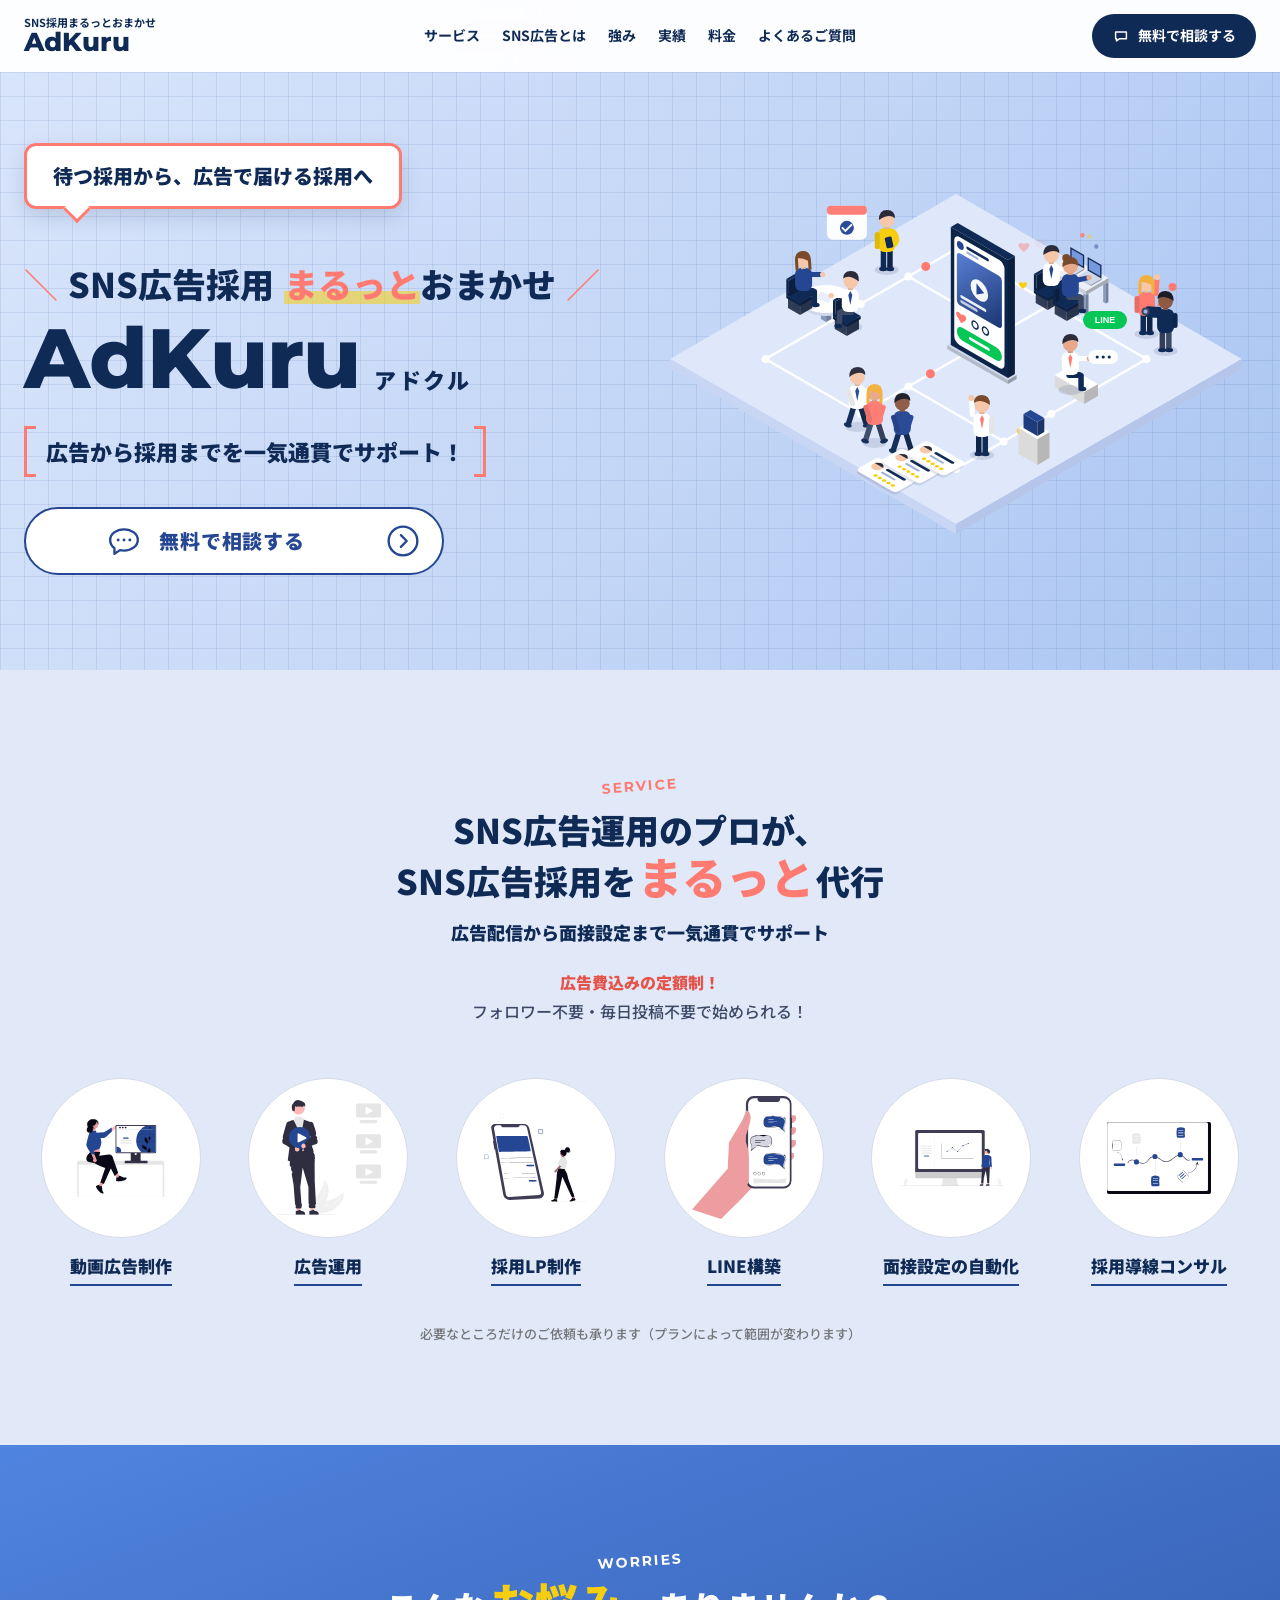
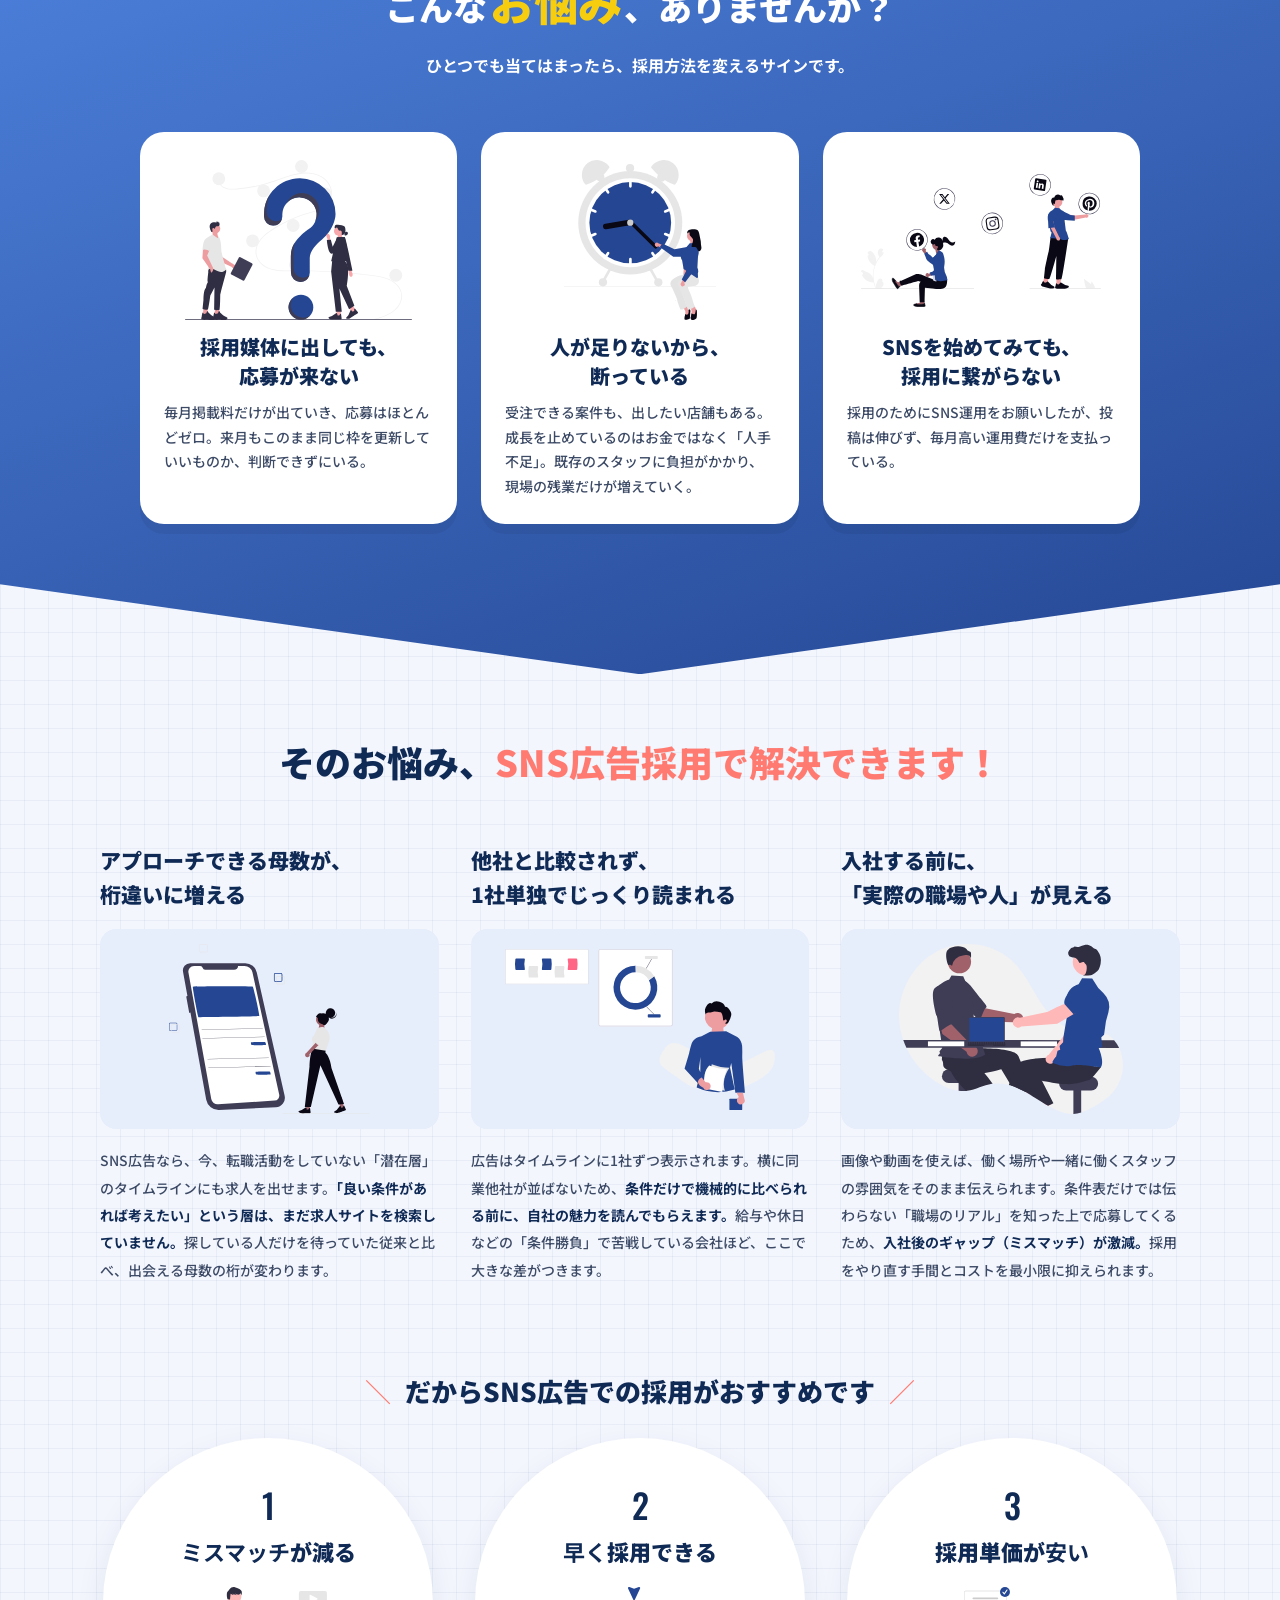
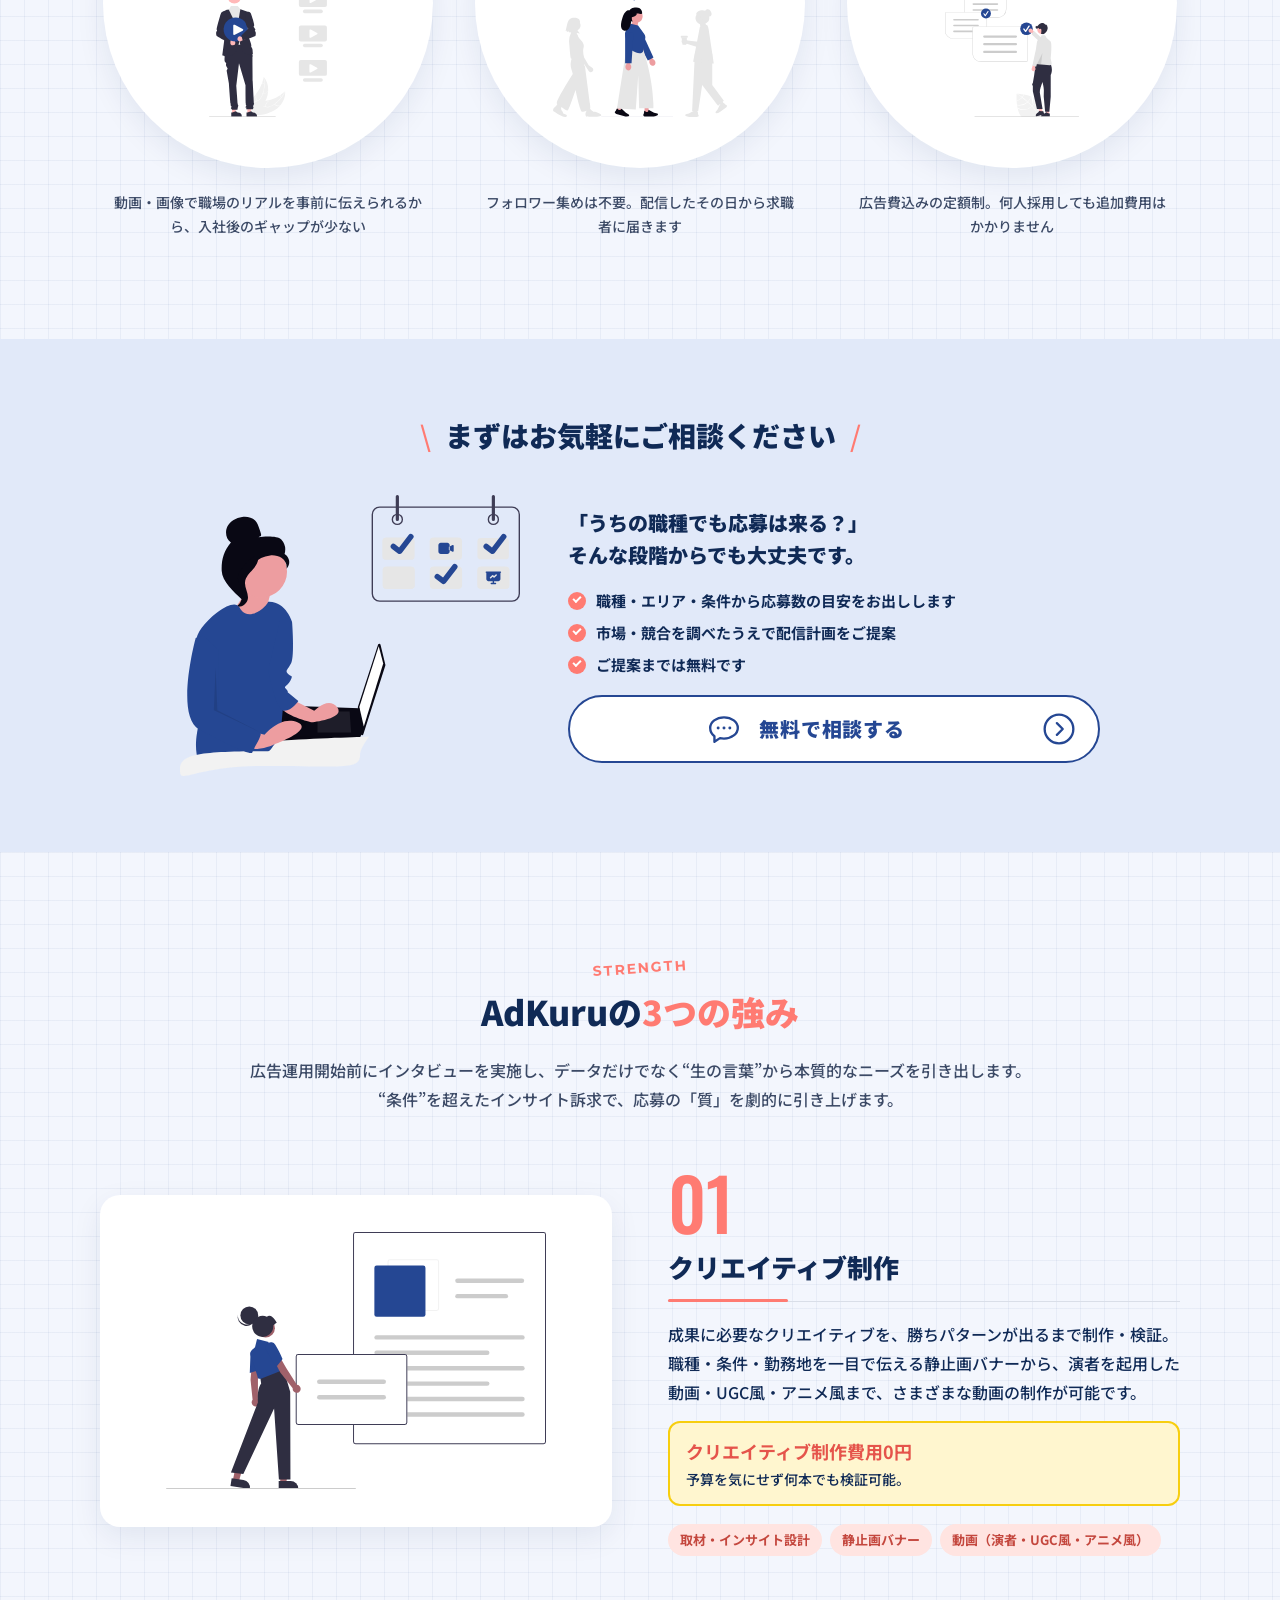
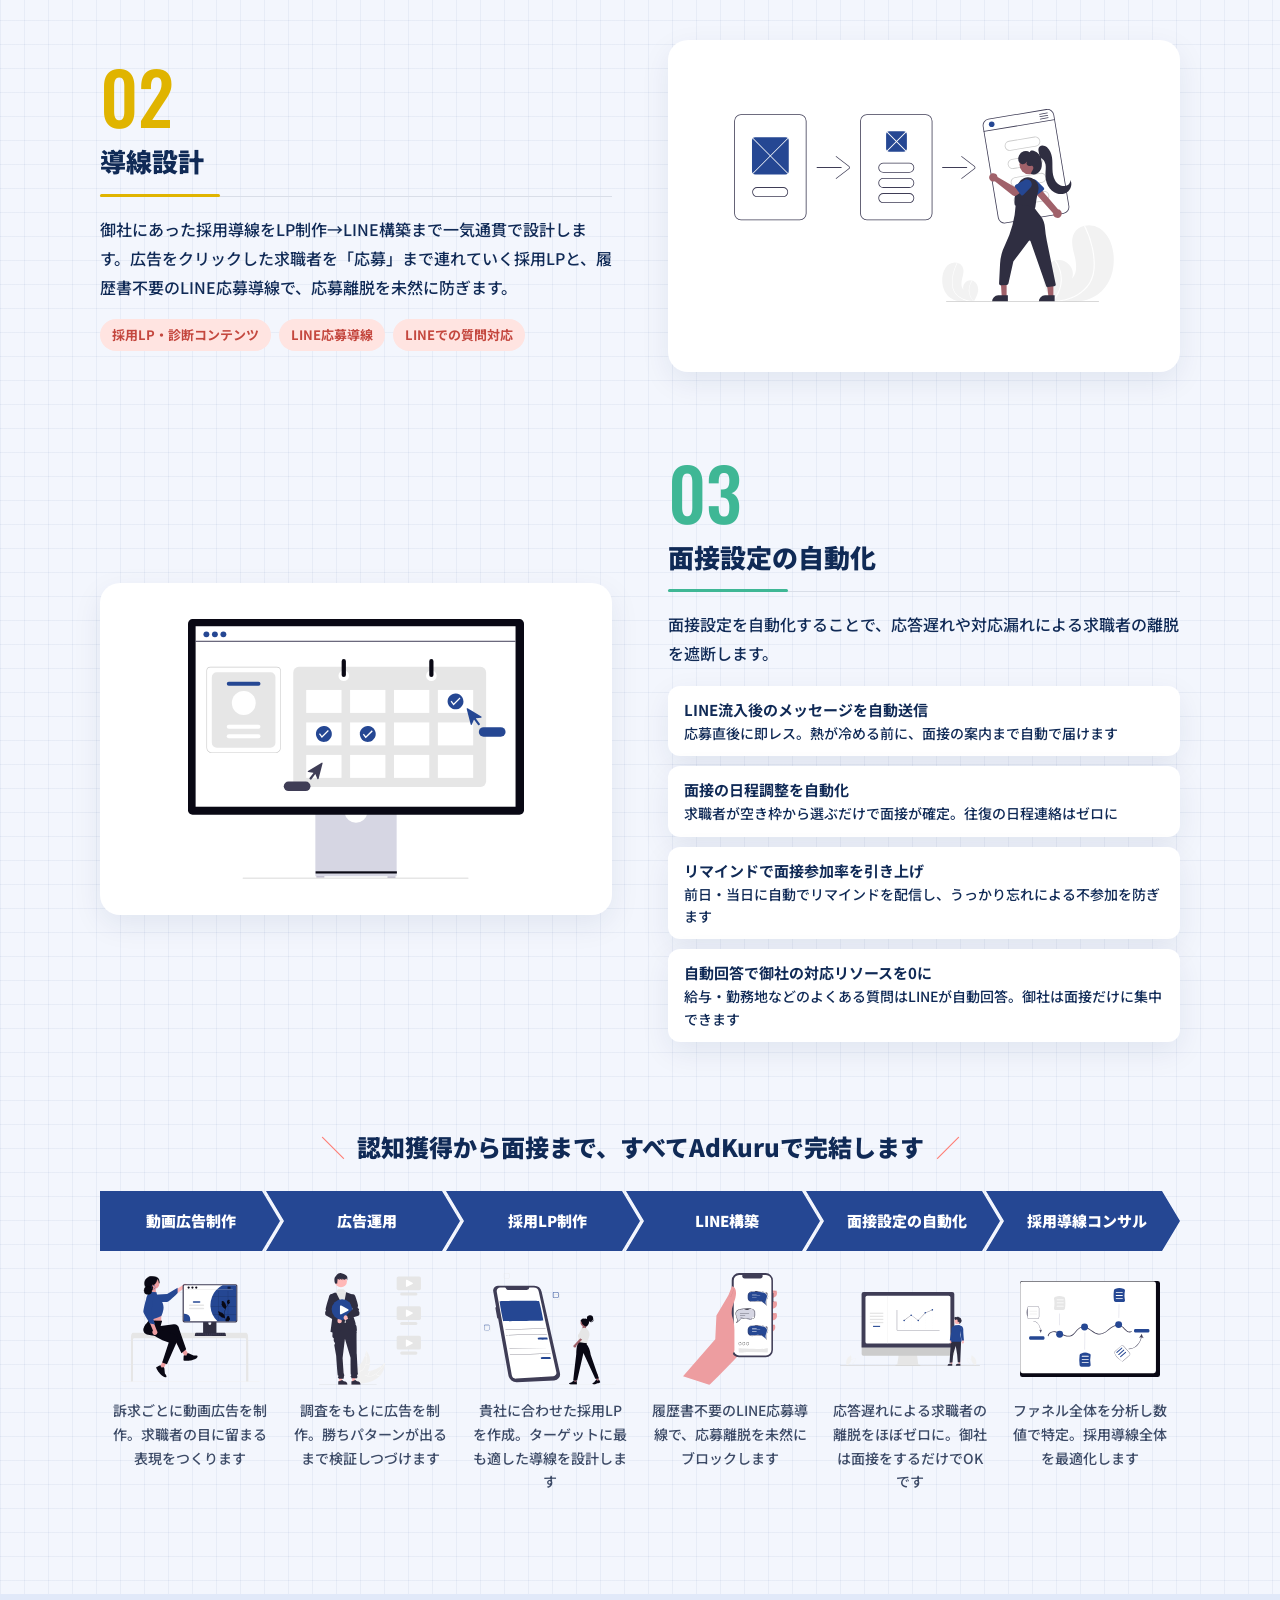
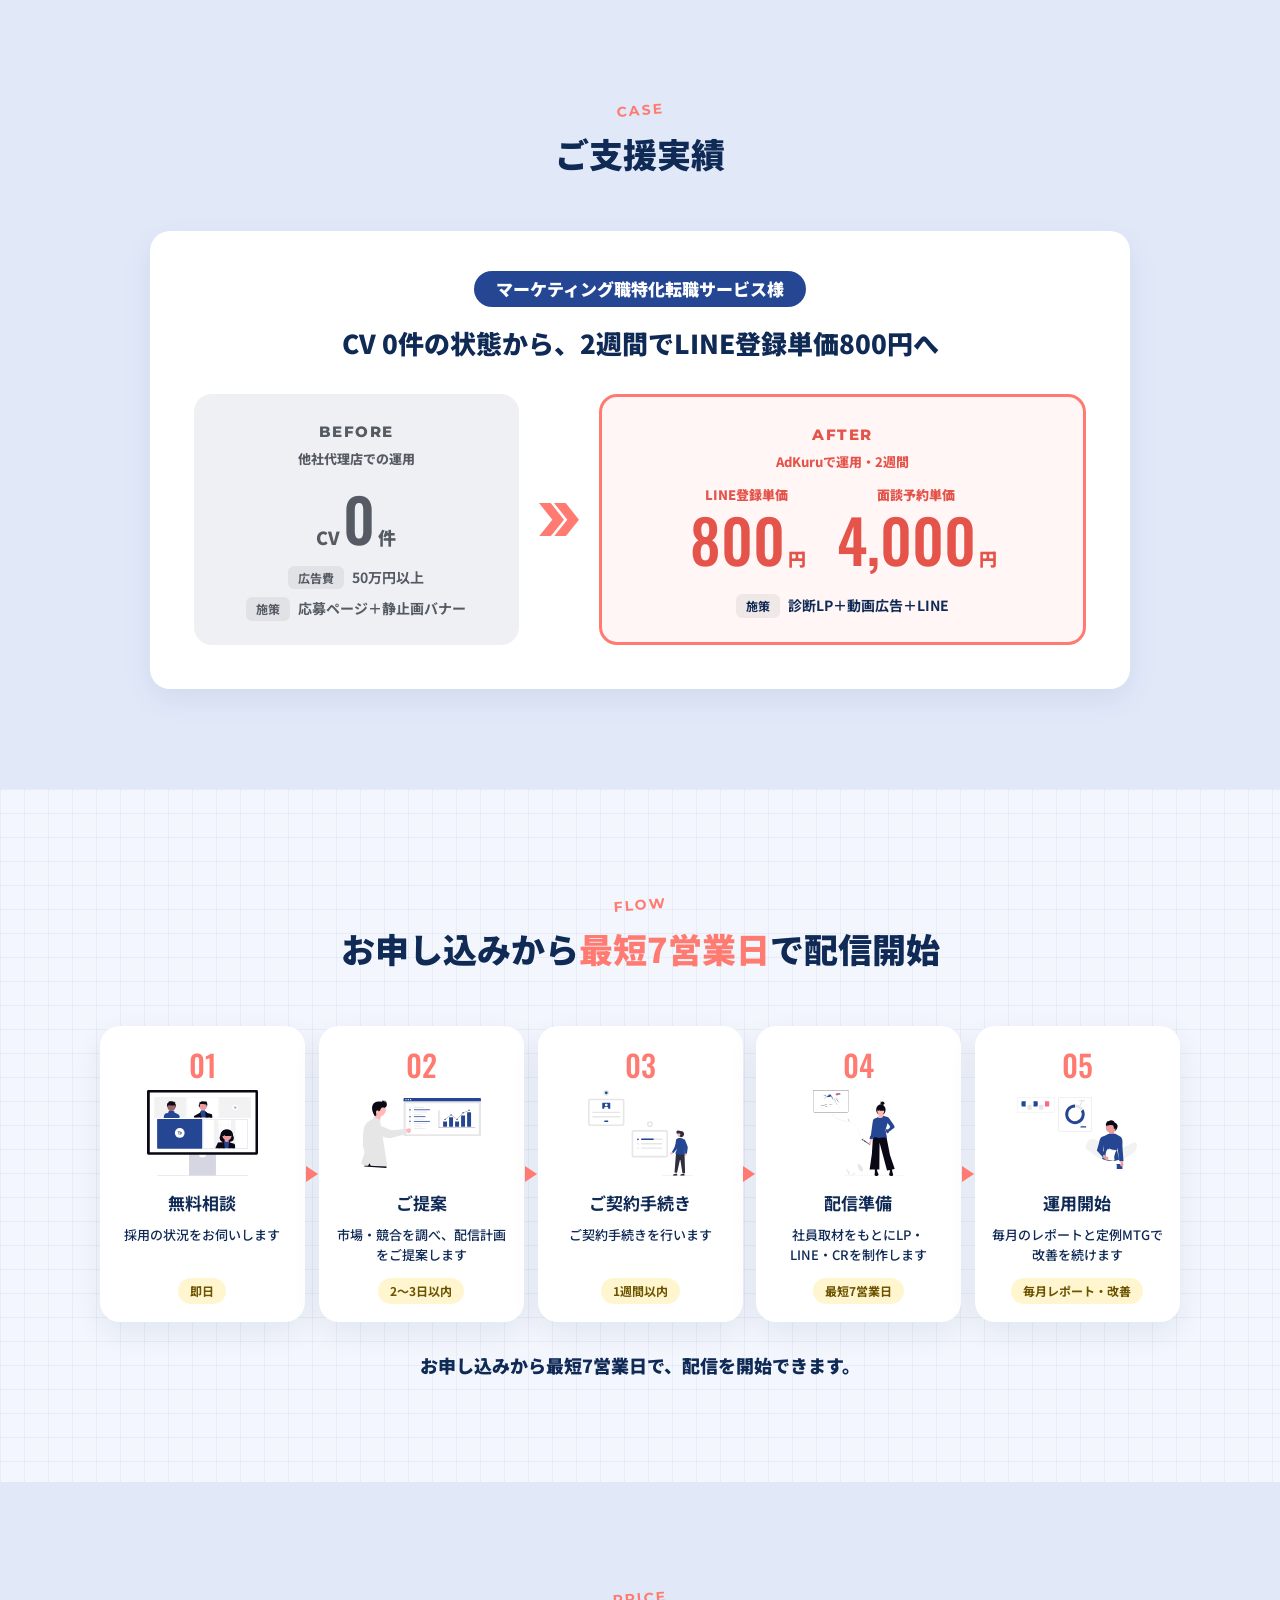
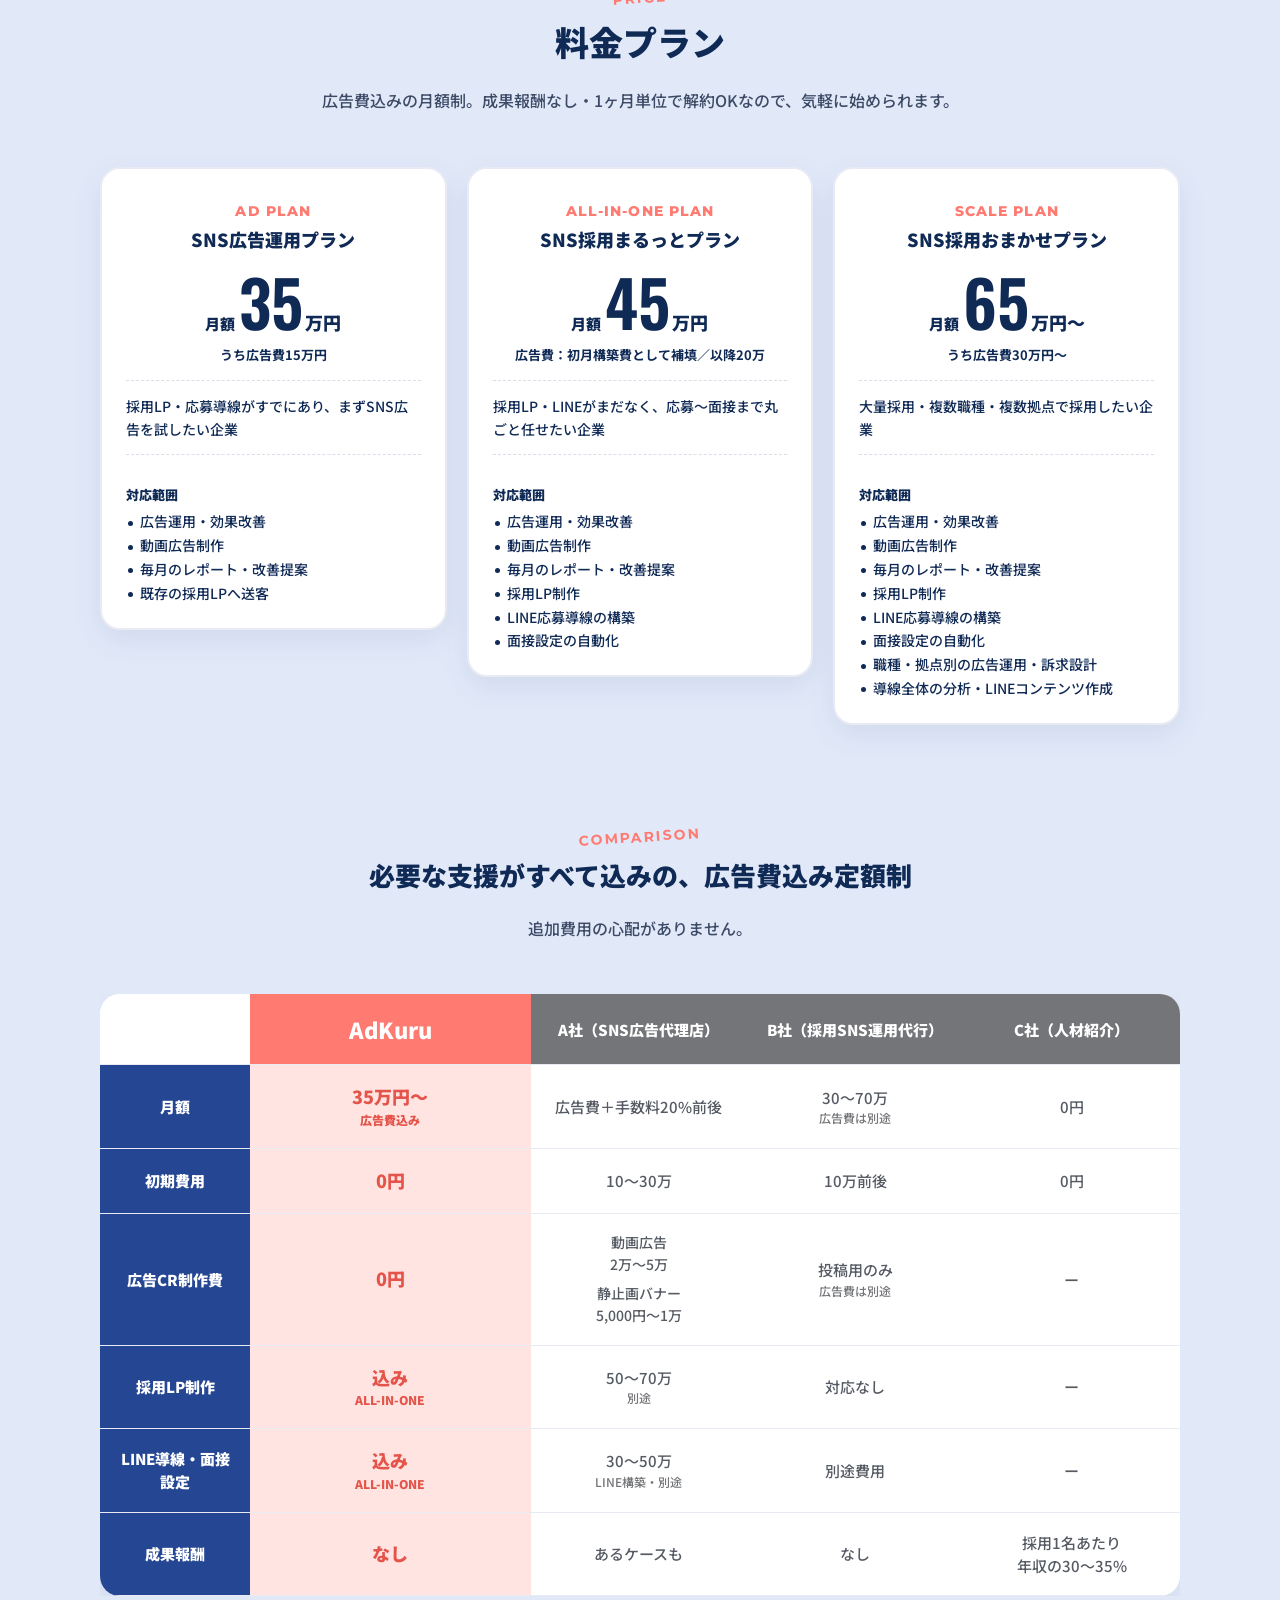
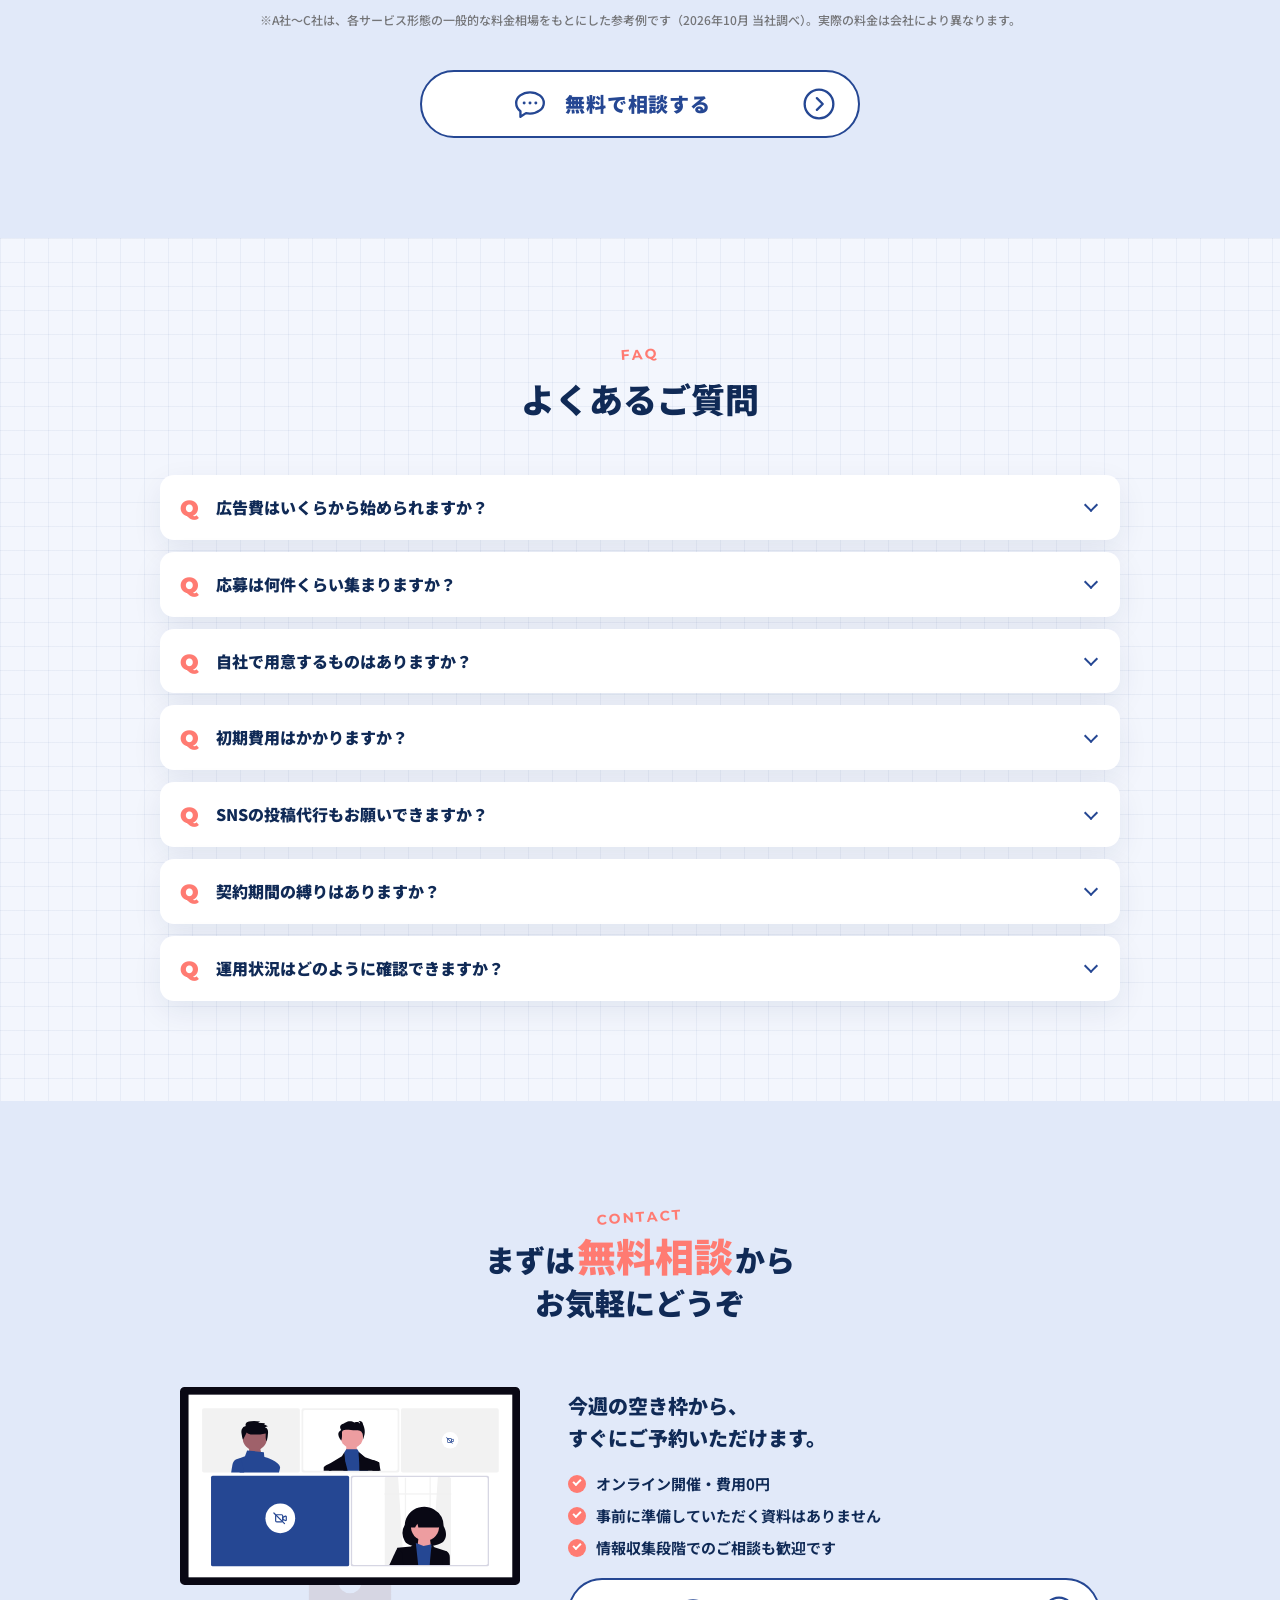
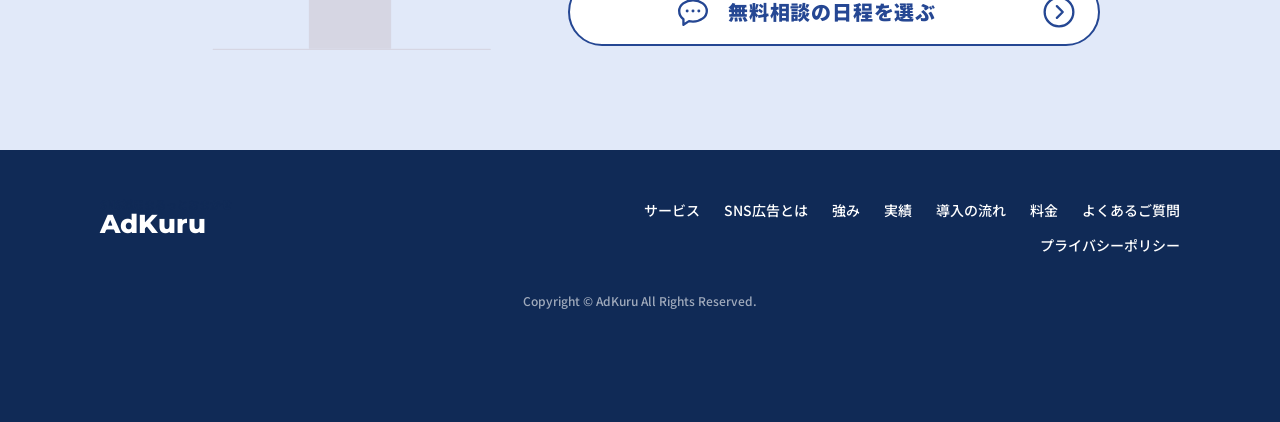
==== commit 92734390: "検索エンジンに公開：noindex解除、robots.txt許可＋サイトマップ、canonical・OGP・構造化データを追加 Co-Authored-By: Claude Opus 5.5 (1M " ====
--- a/index.html
+++ b/index.html
@@ -2,9 +2,18 @@
 <html lang="ja">
 <head>
 <meta charset="utf-8">
-<meta name="robots" content="noindex, nofollow">
+<meta name="robots" content="index, follow, max-image-preview:large">
 <meta name="viewport" content="width=device-width, initial-scale=1">
 <title>SNS採用・求人広告の運用代行ならAdKuru（アドクル）</title>
+<link rel="canonical" href="https://recruit.adkuru.com/">
+<meta property="og:type" content="website">
+<meta property="og:site_name" content="AdKuru（アドクル）">
+<meta property="og:title" content="SNS採用・求人広告の運用代行ならAdKuru（アドクル）">
+<meta property="og:description" content="求人を出しても応募が来ないなら、SNS広告で採用。AdKuru（アドクル）は広告制作・運用から採用LP、LINE応募導線、面接設定の自動化まで代行します。月額35万円〜・広告費込み、初期費用0円、最短7営業日で配信開始。">
+<meta property="og:url" content="https://recruit.adkuru.com/">
+<meta property="og:locale" content="ja_JP">
+<meta name="twitter:card" content="summary">
+<script type="application/ld+json">{"@context": "https://schema.org", "@graph": [{"@type": "Organization", "@id": "https://recruit.adkuru.com/#org", "name": "株式会社Lic.", "alternateName": ["AdKuru", "アドクル"], "url": "https://recruit.adkuru.com/", "address": {"@type": "PostalAddress", "addressCountry": "JP", "addressRegion": "東京都", "addressLocality": "世田谷区", "streetAddress": "太子堂1丁目18番15号 TASUKI PRIME SANGENJAYA 3F-3", "postalCode": "154-0004"}, "sameAs": ["https://lic-inc.co.jp"]}, {"@type": "WebSite", "@id": "https://recruit.adkuru.com/#website", "url": "https://recruit.adkuru.com/", "name": "AdKuru（アドクル）", "inLanguage": "ja", "publisher": {"@id": "https://recruit.adkuru.com/#org"}}, {"@type": "Service", "@id": "https://recruit.adkuru.com/#service", "name": "SNS採用広告の運用代行 AdKuru（アドクル）", "serviceType": "SNS採用広告の運用代行", "description": "SNS広告（Meta・TikTokなど）での求人広告の制作・運用から、採用LP制作、LINE応募導線、面接設定の自動化までを代行します。", "provider": {"@id": "https://recruit.adkuru.com/#org"}, "areaServed": {"@type": "Country", "name": "日本"}, "offers": {"@type": "Offer", "priceCurrency": "JPY", "price": "350000", "description": "月額35万円〜（広告費込み）"}}]}</script>
 <meta name="description" content="求人を出しても応募が来ないなら、SNS広告で採用。AdKuru（アドクル）は広告制作・運用から採用LP、LINE応募導線、面接設定の自動化まで代行します。月額35万円〜・広告費込み、初期費用0円、最短7営業日で配信開始。">
 <link rel="preconnect" href="https://fonts.googleapis.com">
 <link rel="preconnect" href="https://fonts.gstatic.com" crossorigin>
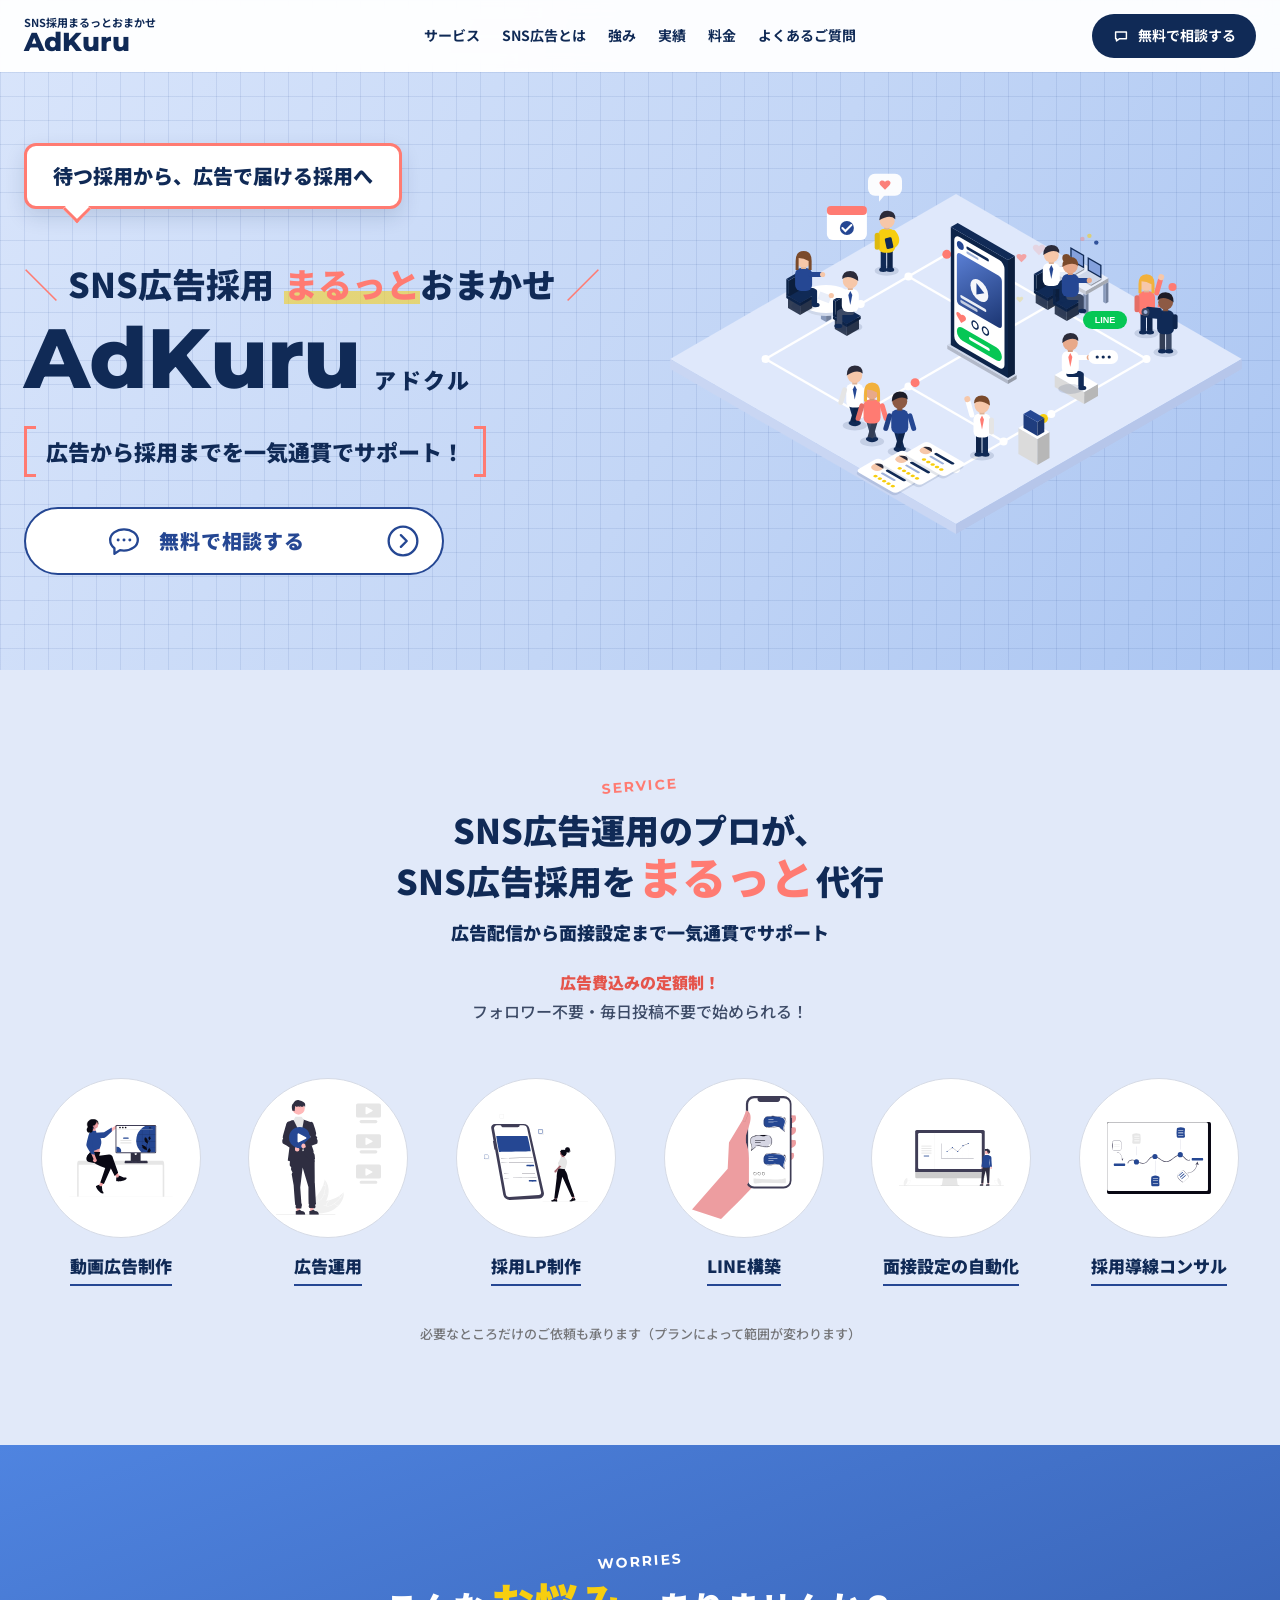
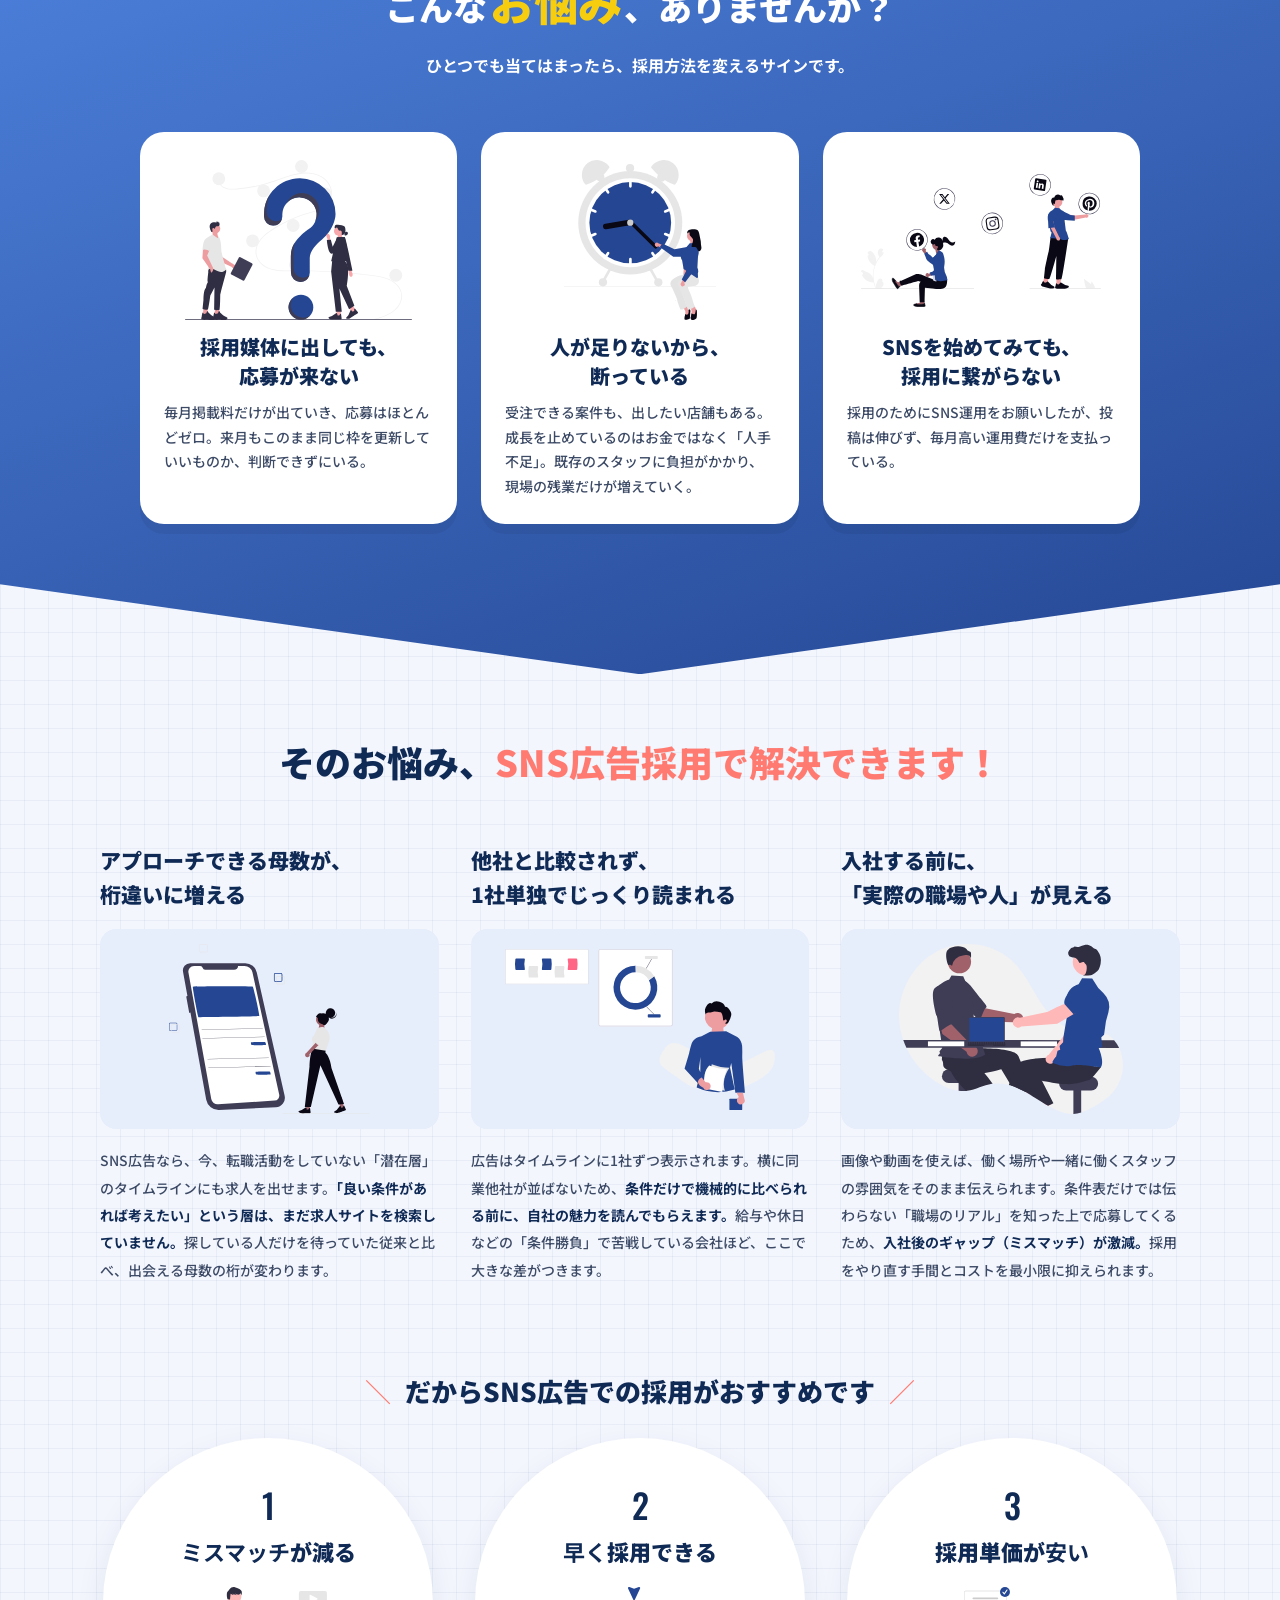
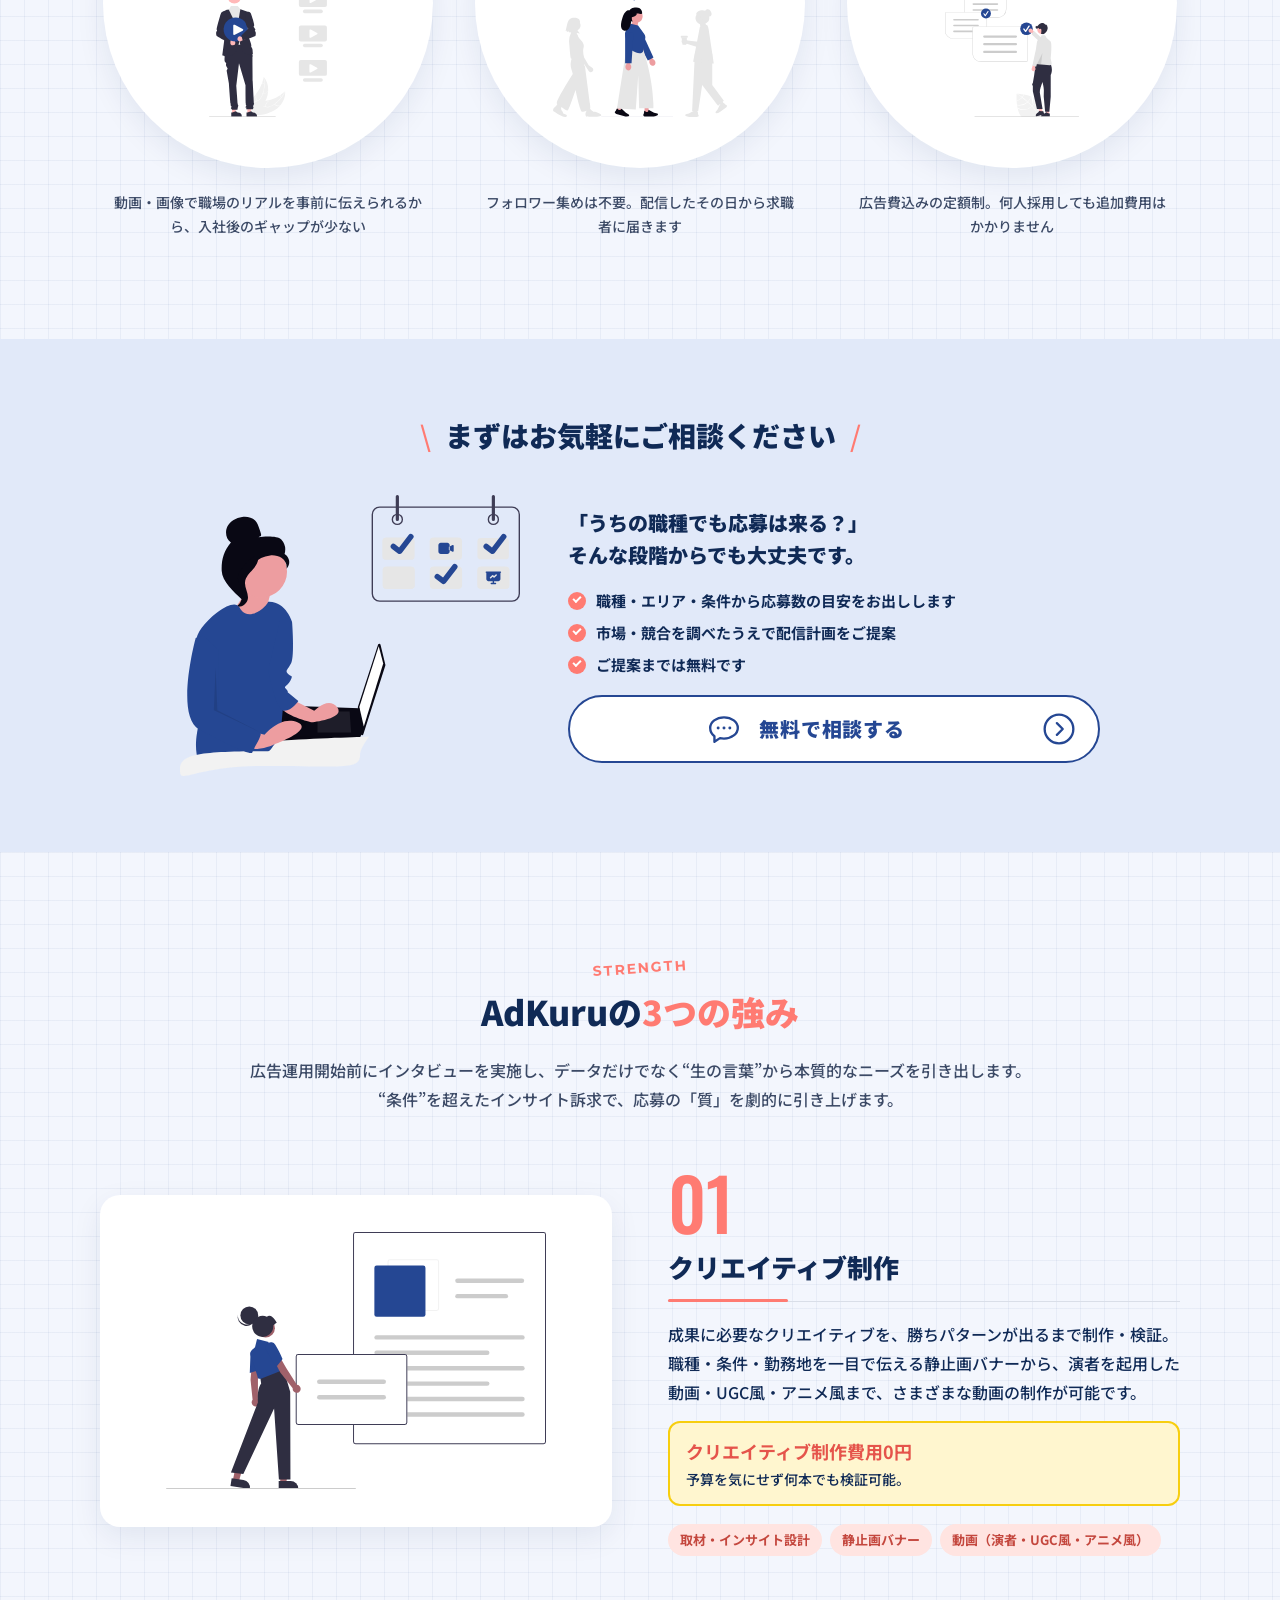
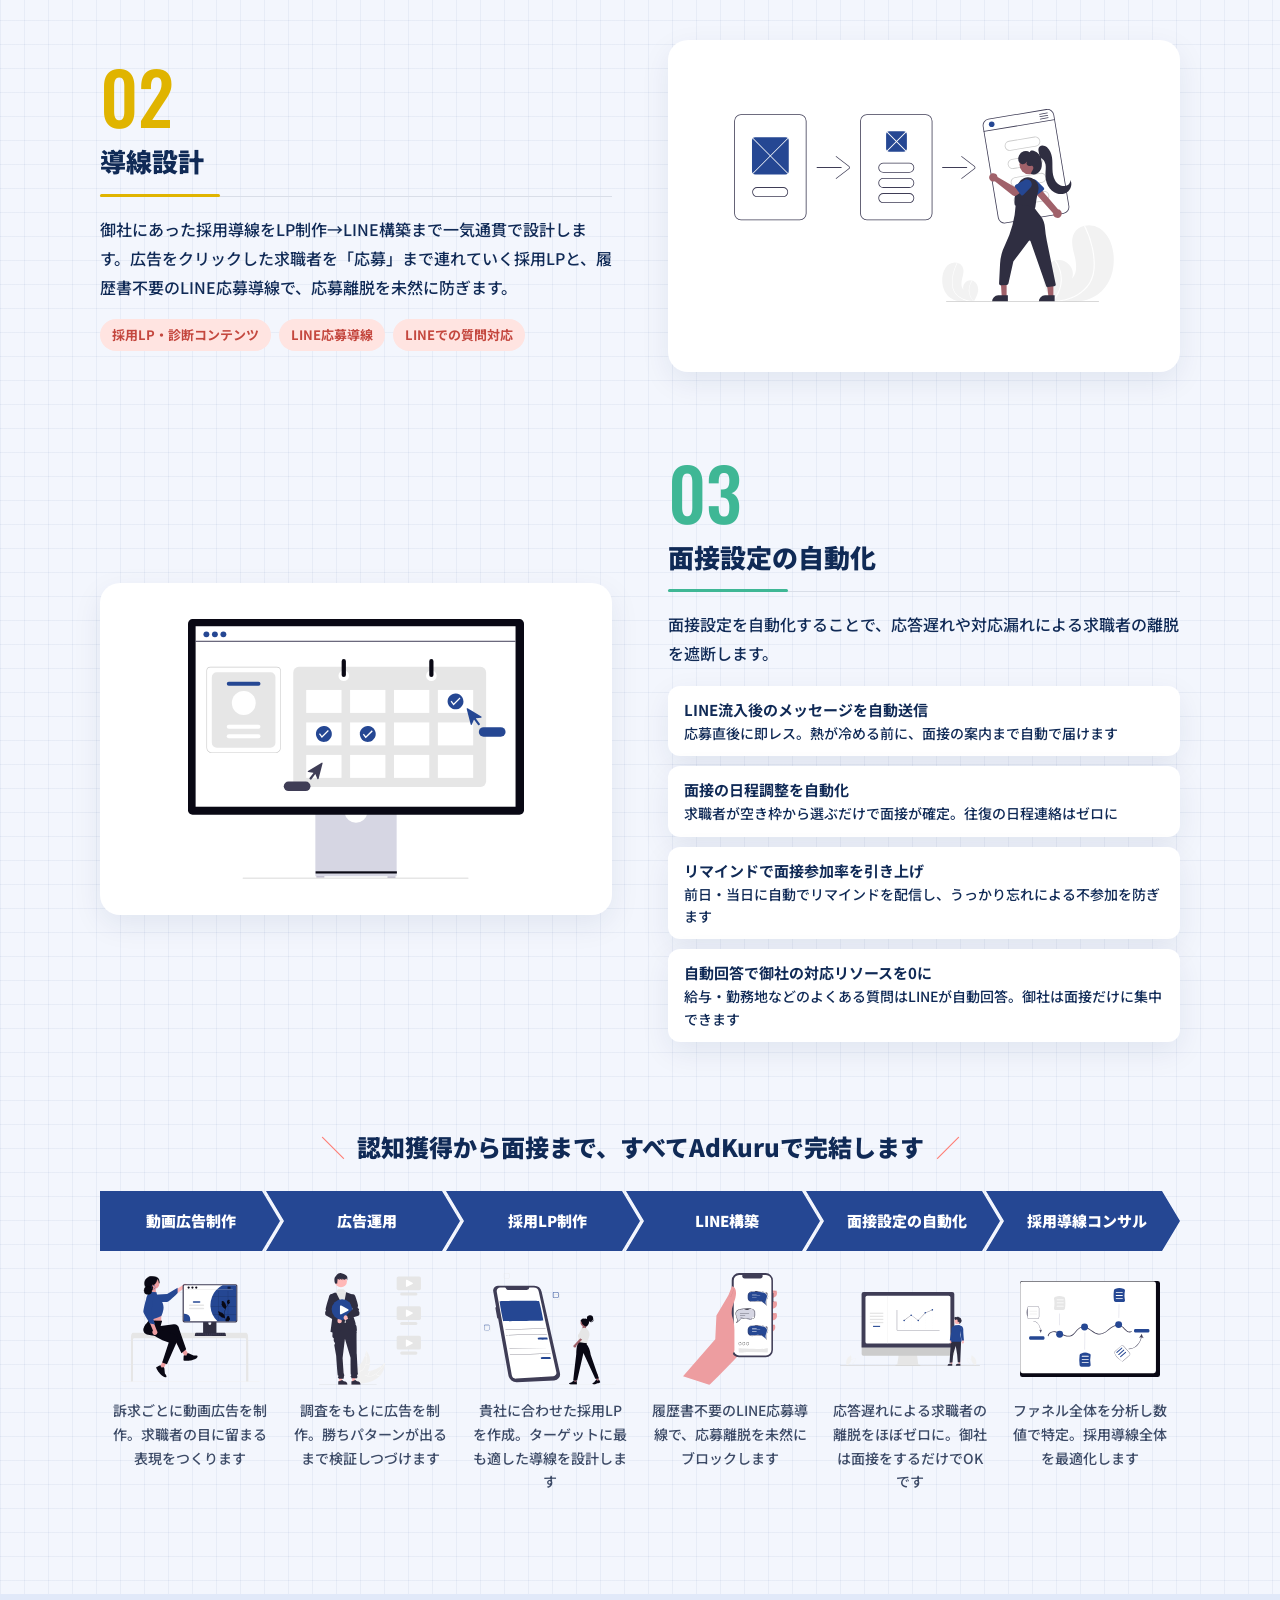
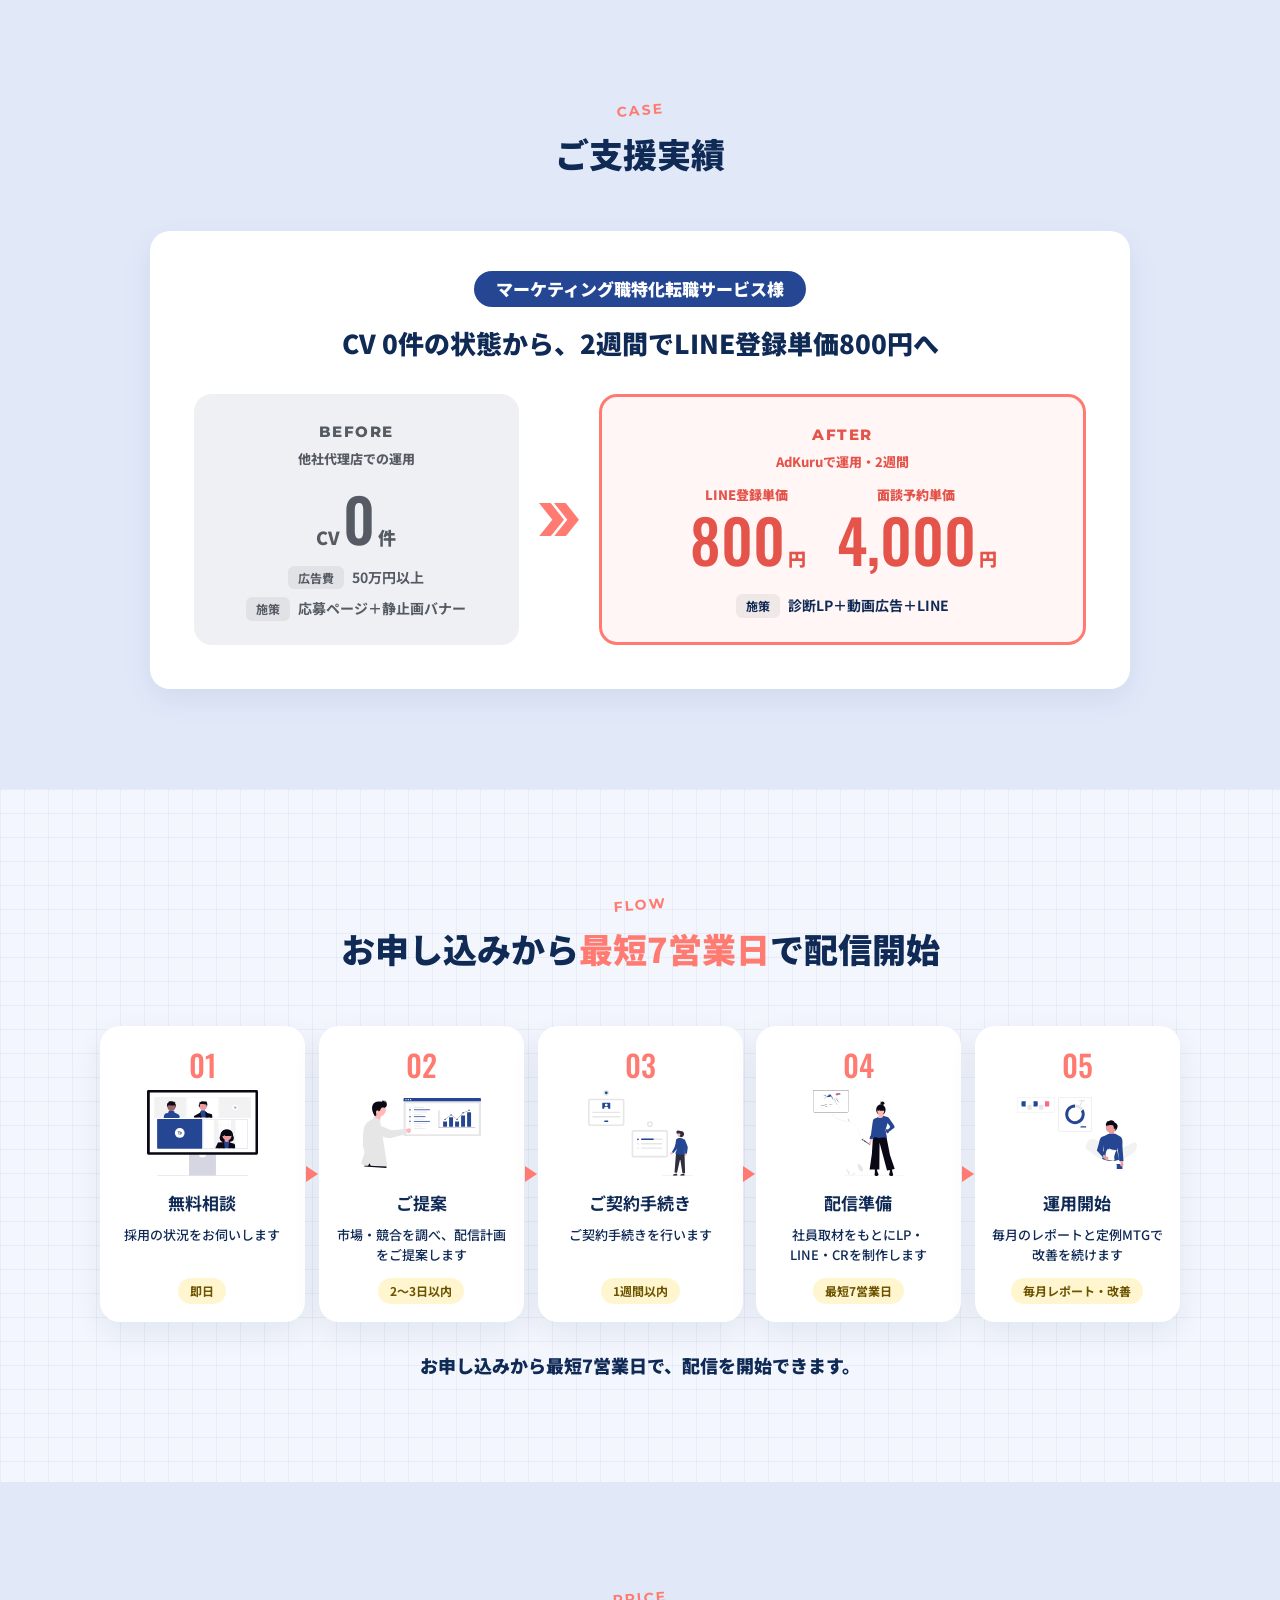
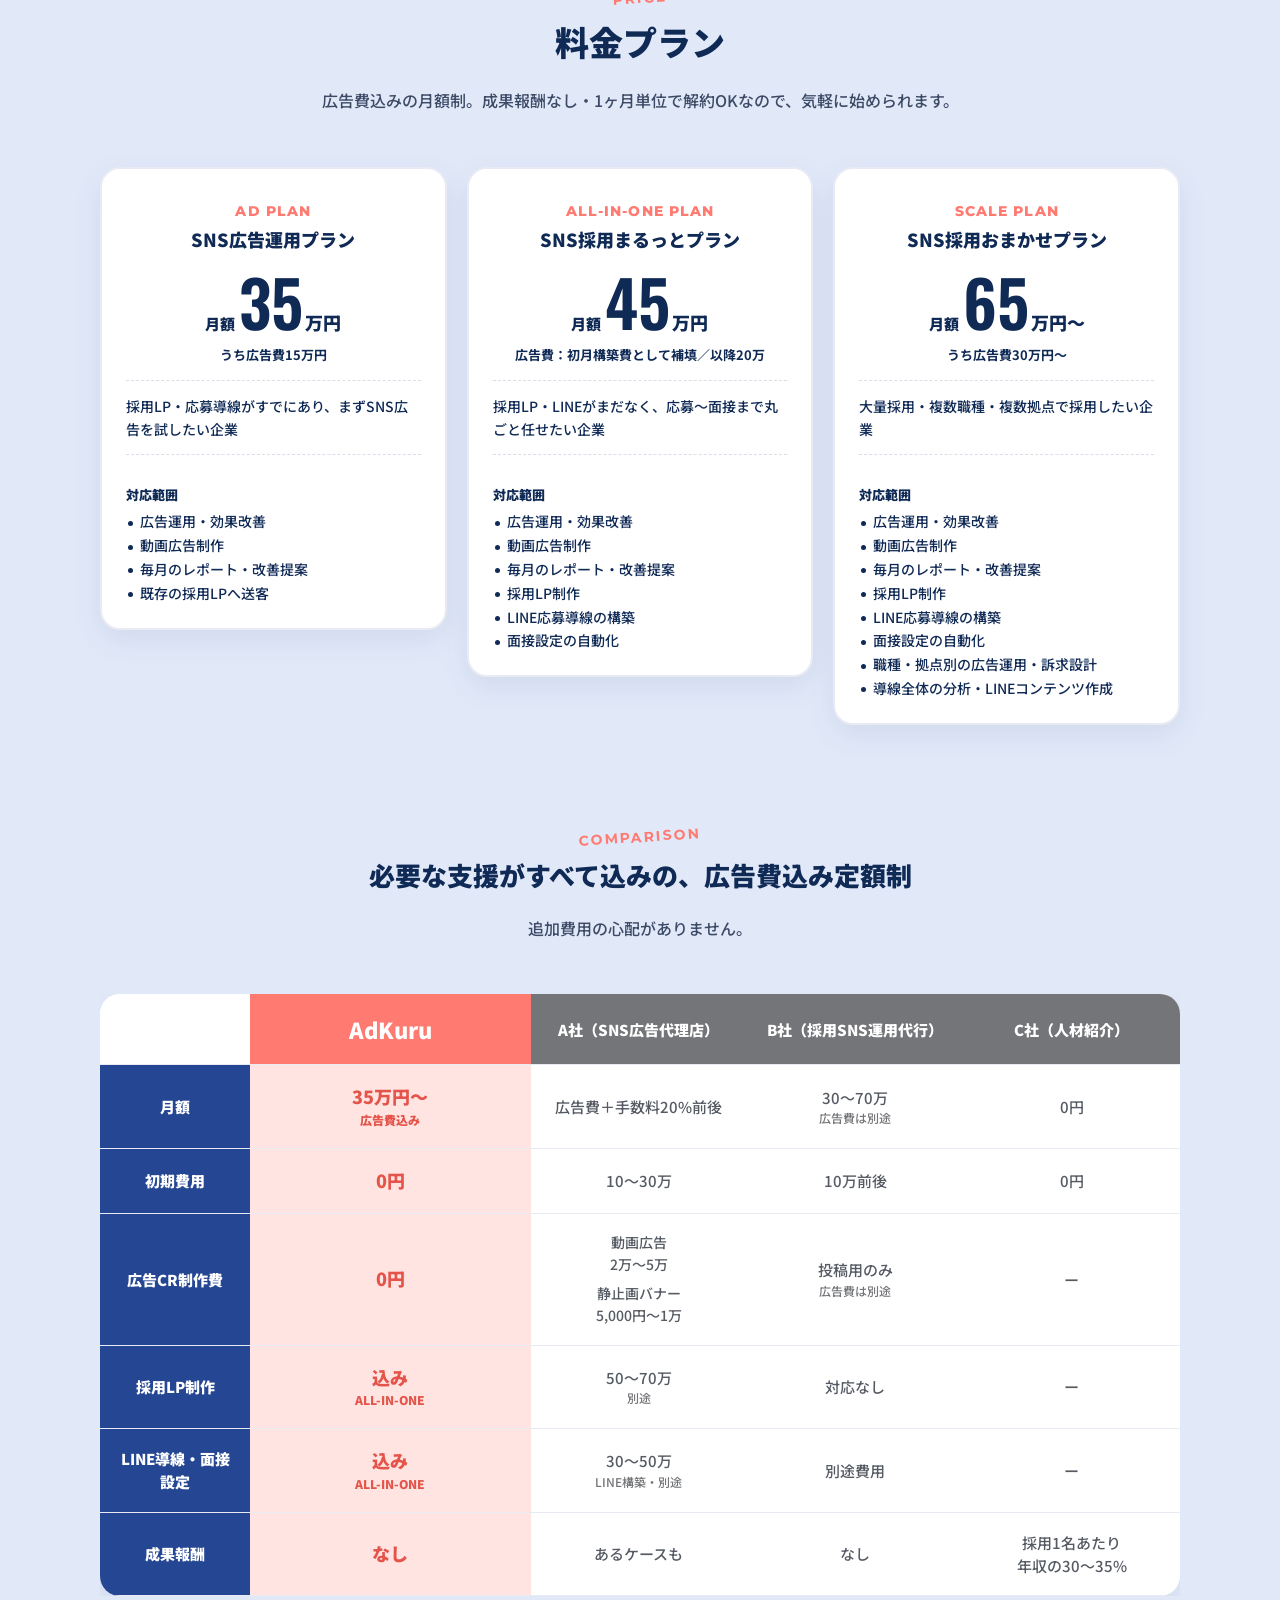
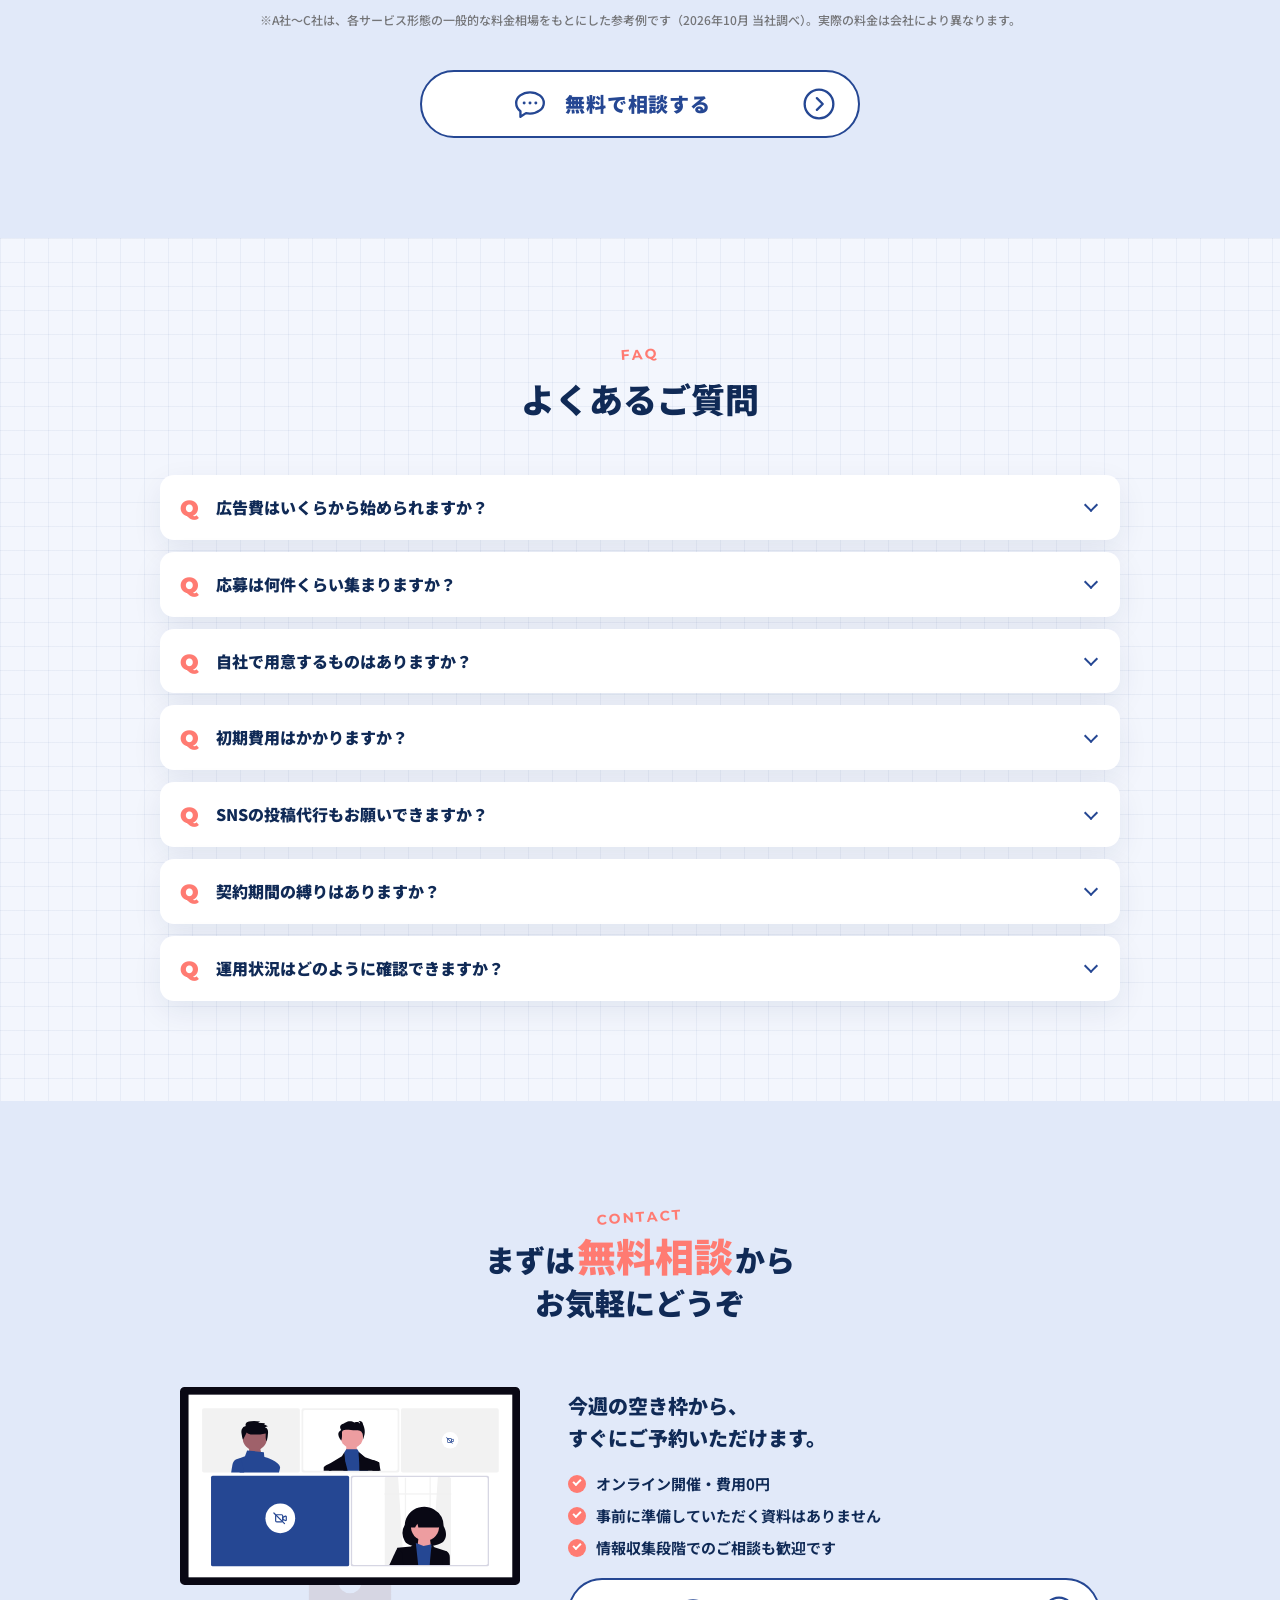
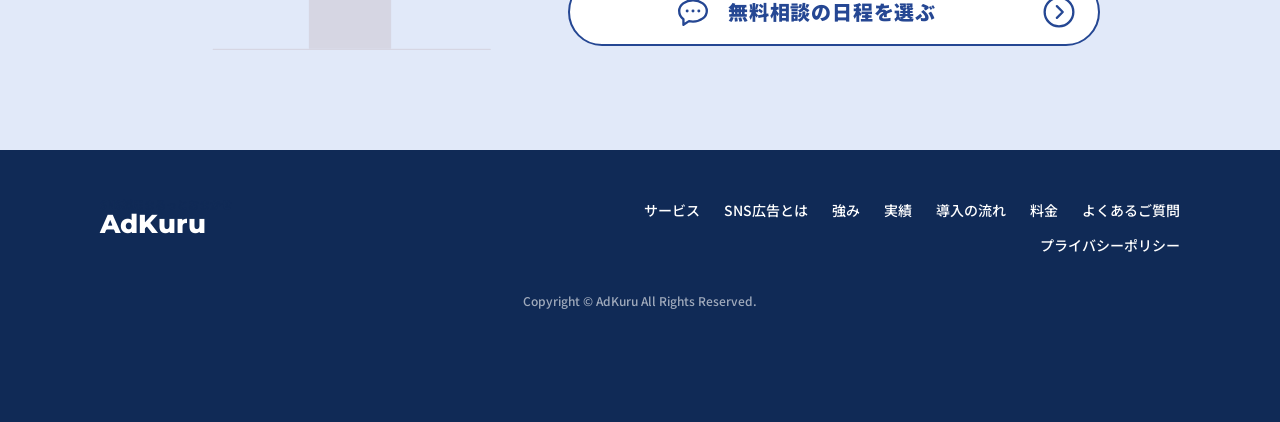
==== commit 34d76589: "Search Console の所有権確認タグを追加 Co-Authored-By: Claude Opus 5.5 (1M context) <noreply@anthropic.com>" ====
--- a/index.html
+++ b/index.html
@@ -6,6 +6,7 @@
 <meta name="viewport" content="width=device-width, initial-scale=1">
 <title>SNS採用・求人広告の運用代行ならAdKuru（アドクル）</title>
 <link rel="canonical" href="https://recruit.adkuru.com/">
+<meta name="google-site-verification" content="7LZRZQVeG1p1lNBYmy7ZJk7uSTM92yVe9JMwHx8On90">
 <meta property="og:type" content="website">
 <meta property="og:site_name" content="AdKuru（アドクル）">
 <meta property="og:title" content="SNS採用・求人広告の運用代行ならAdKuru（アドクル）">
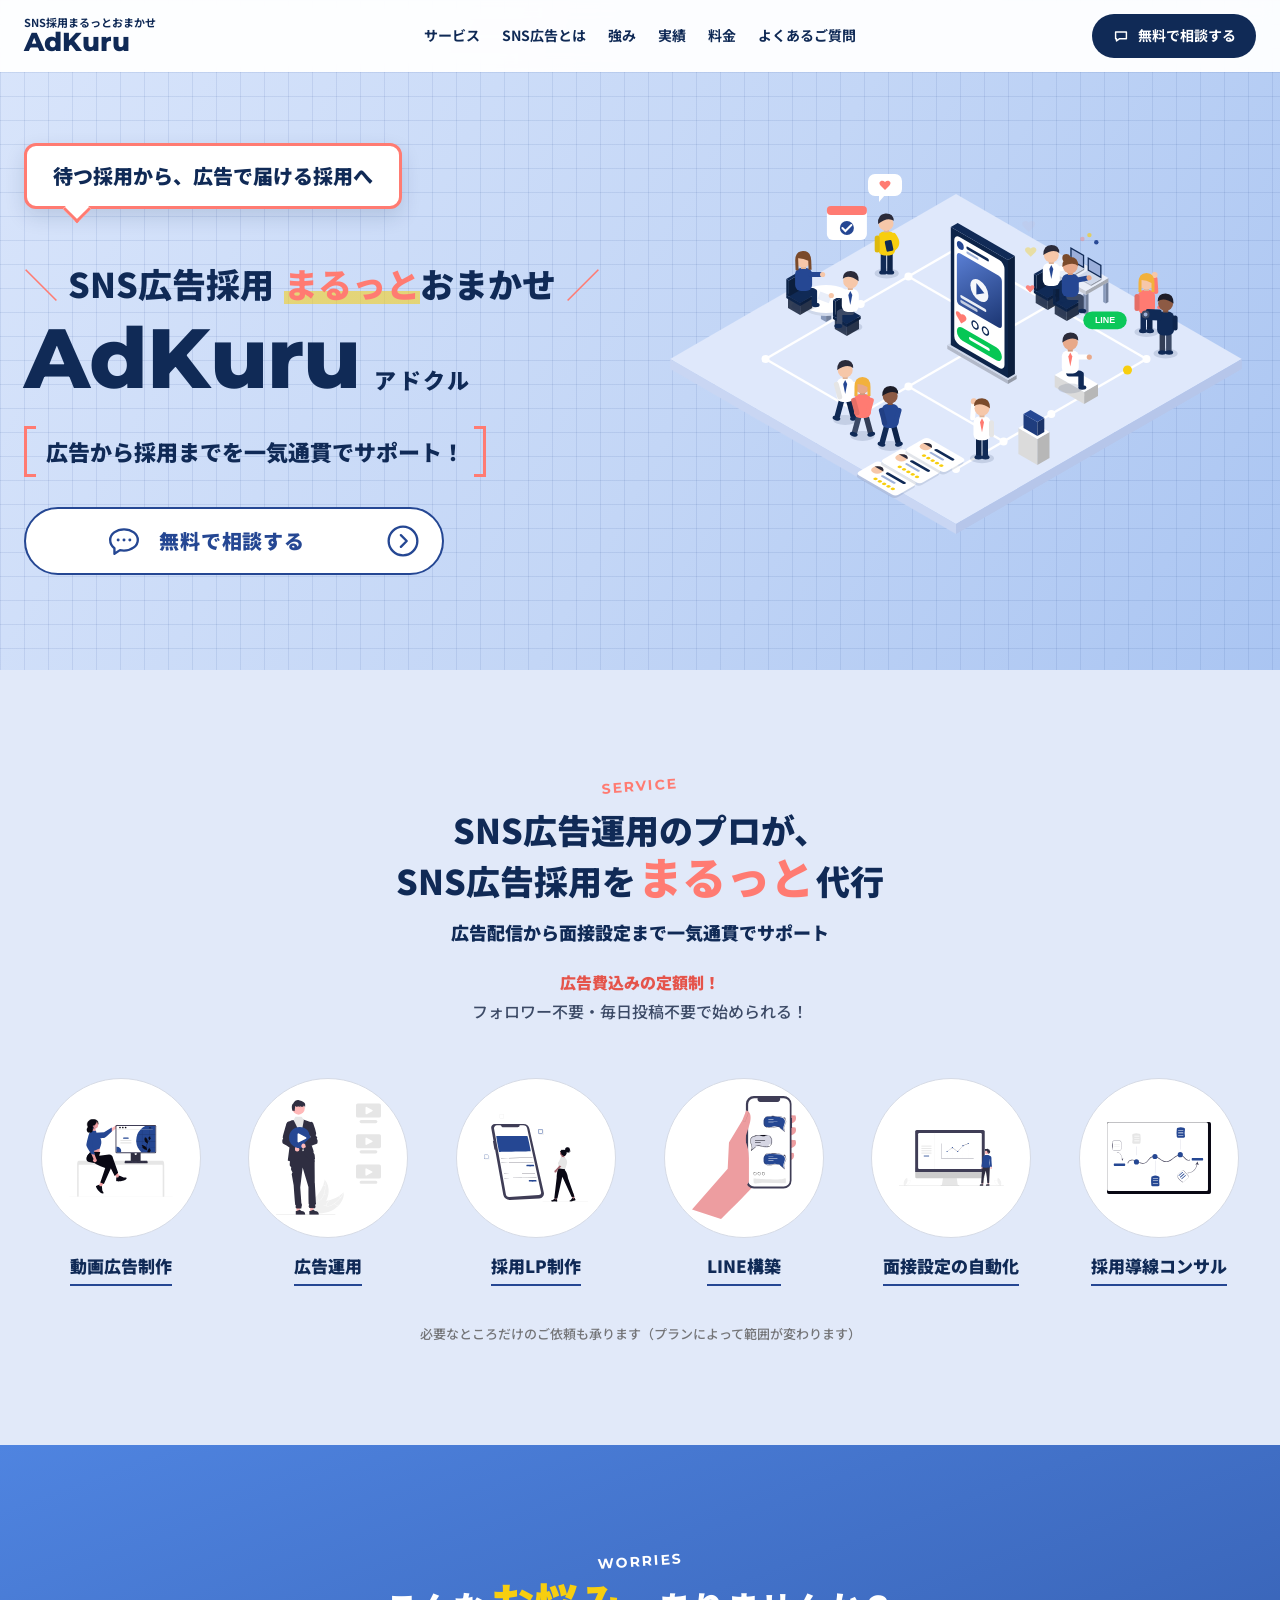
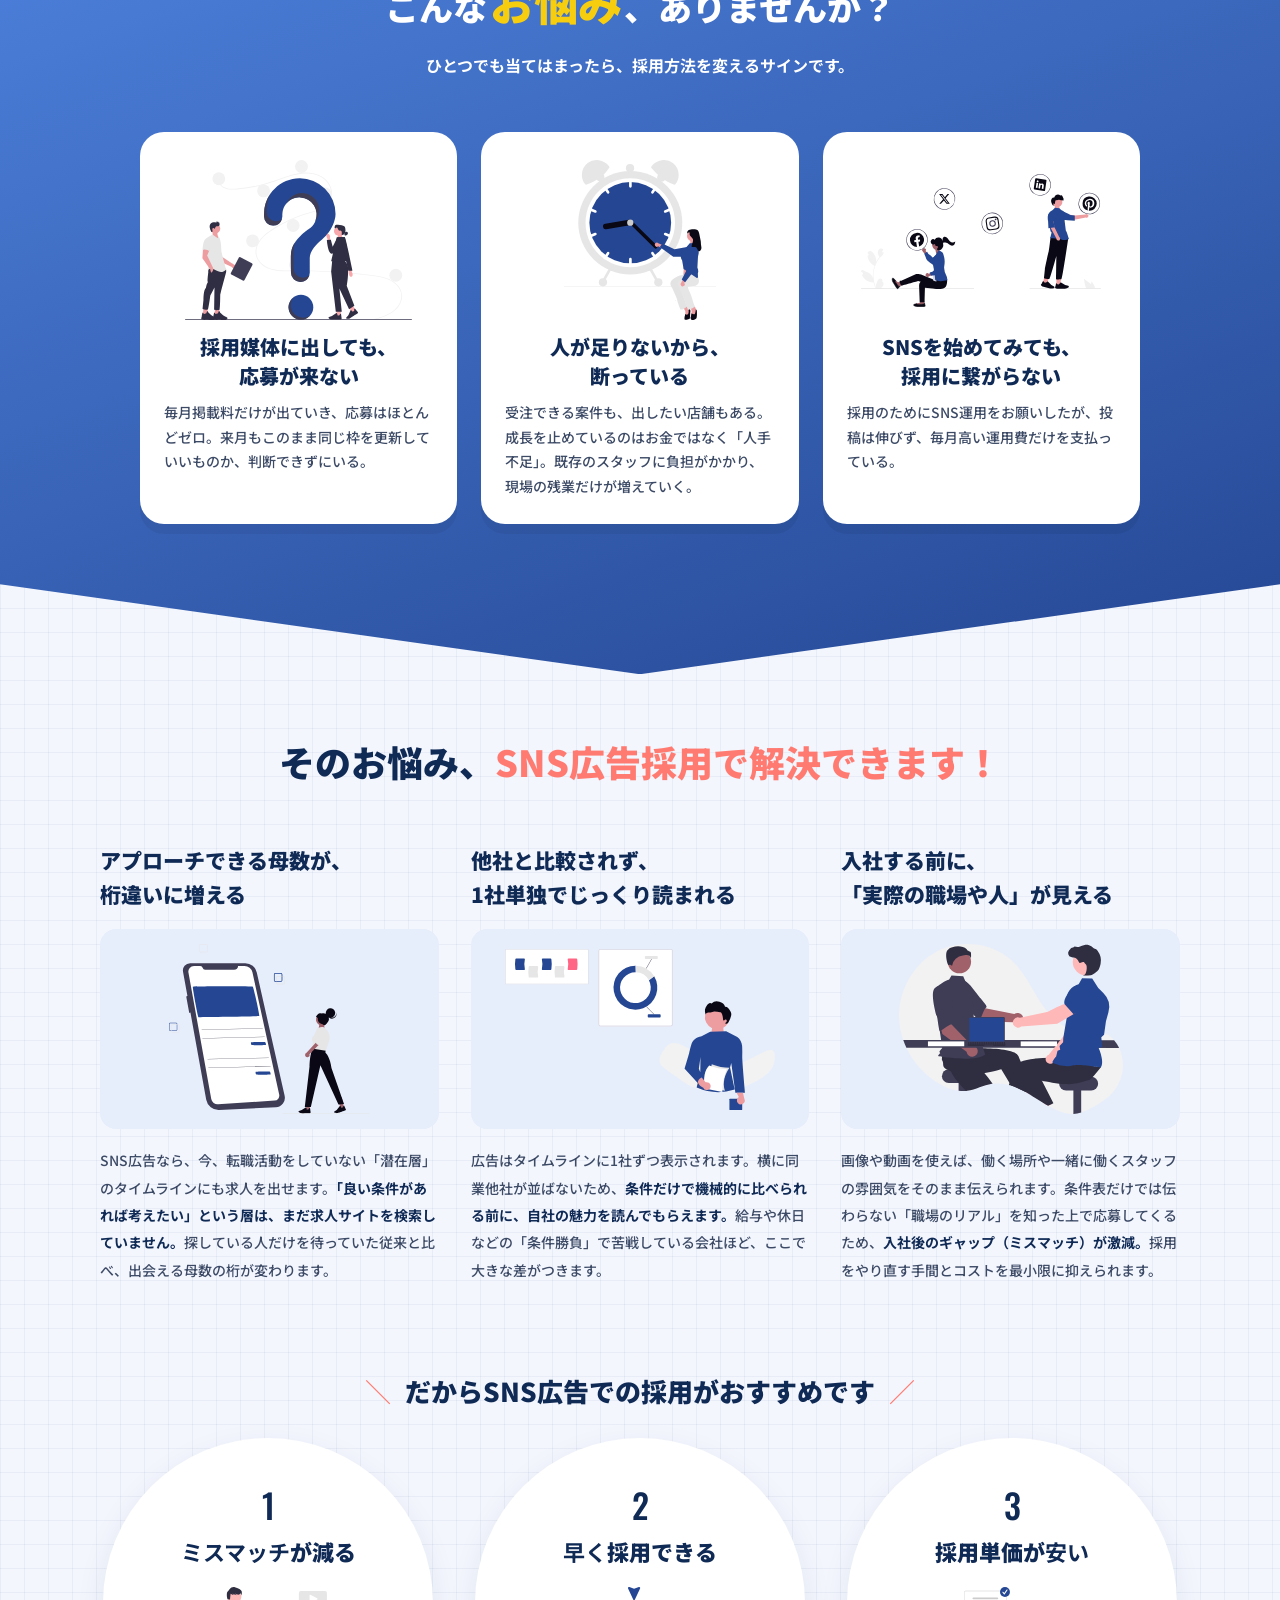
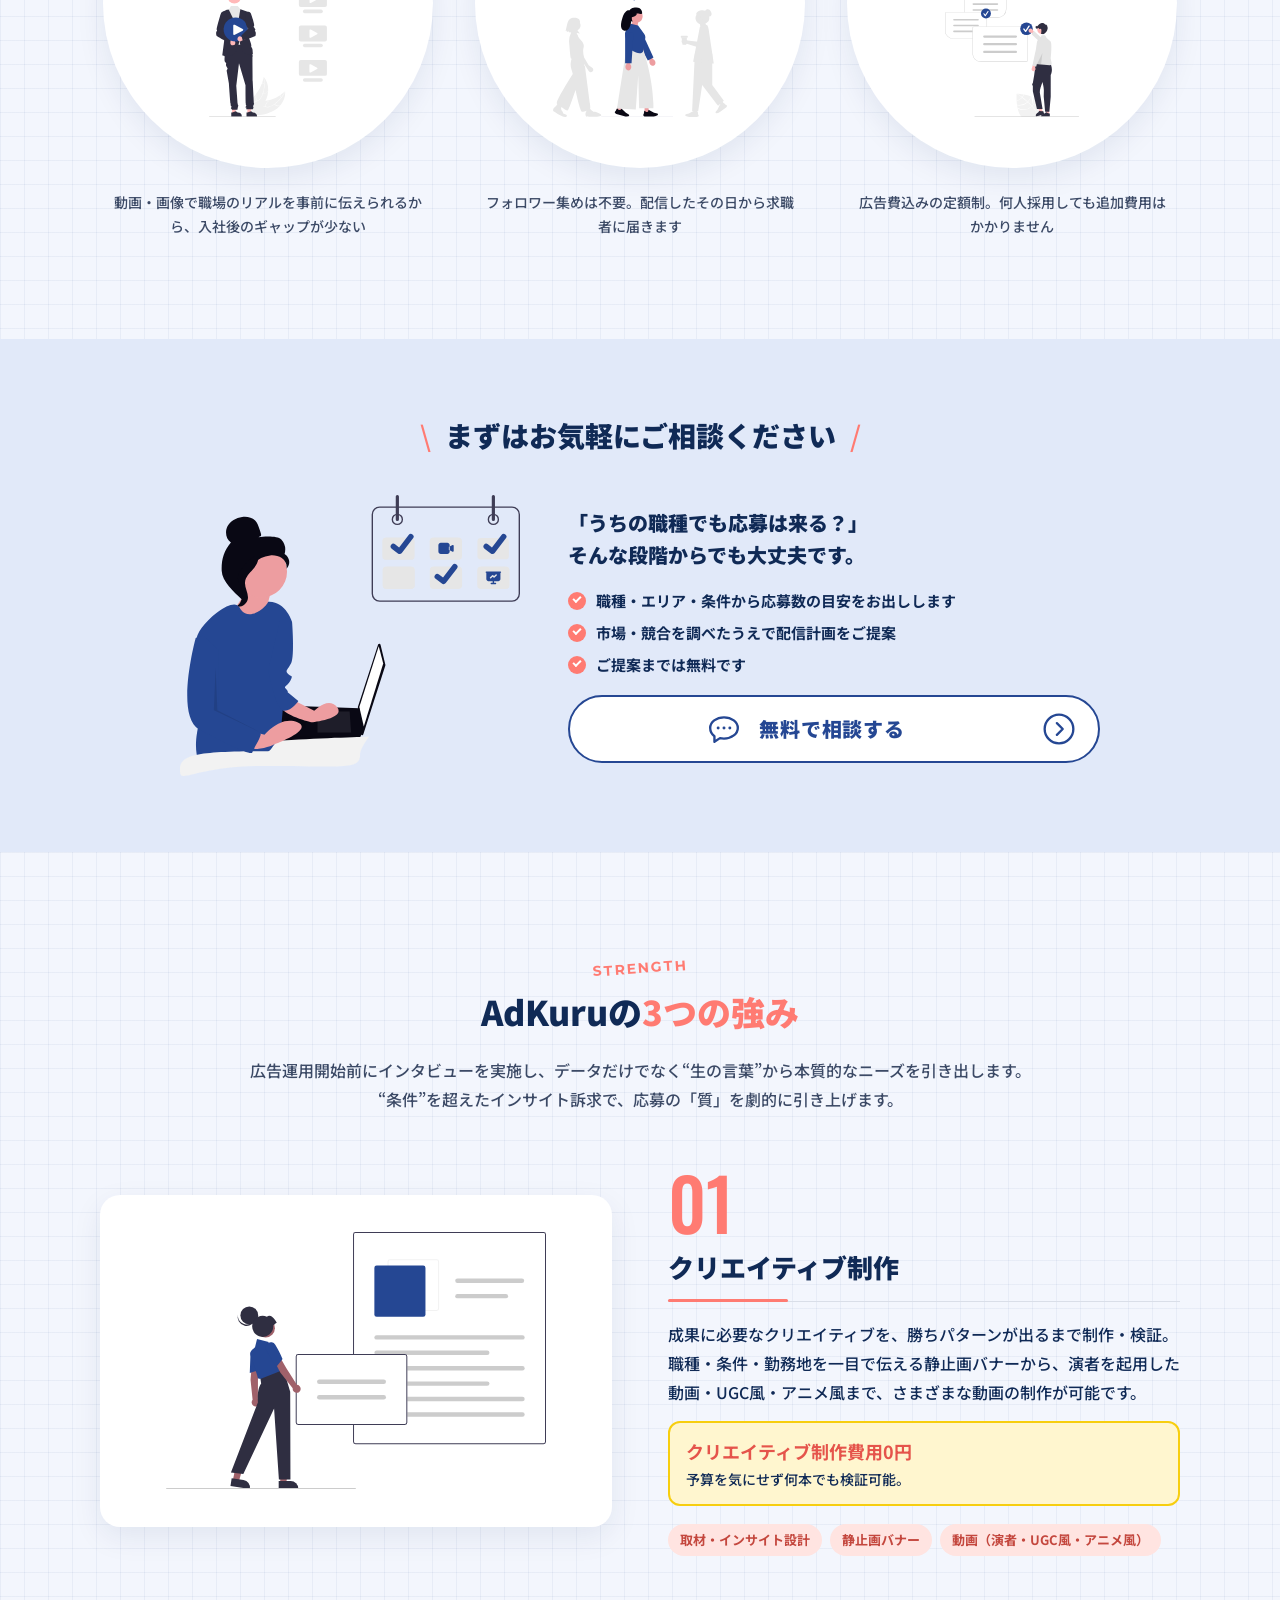
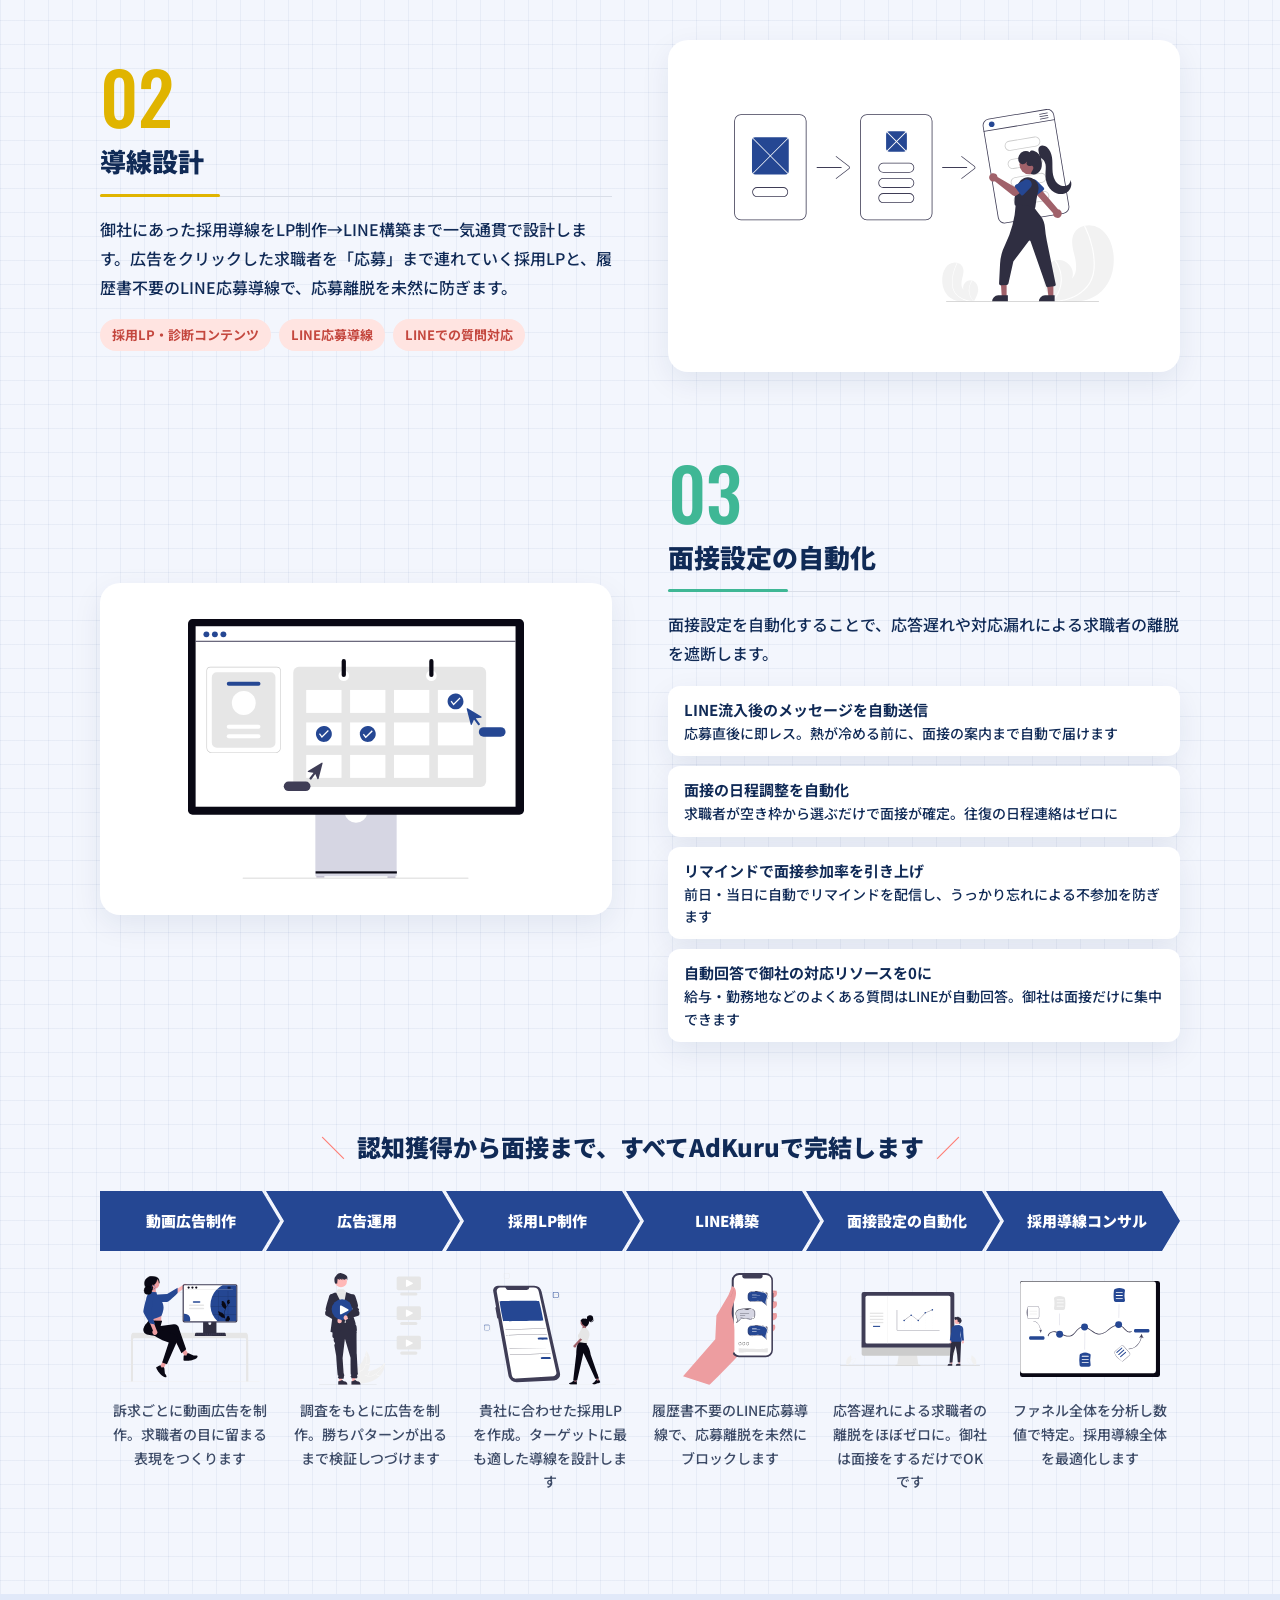
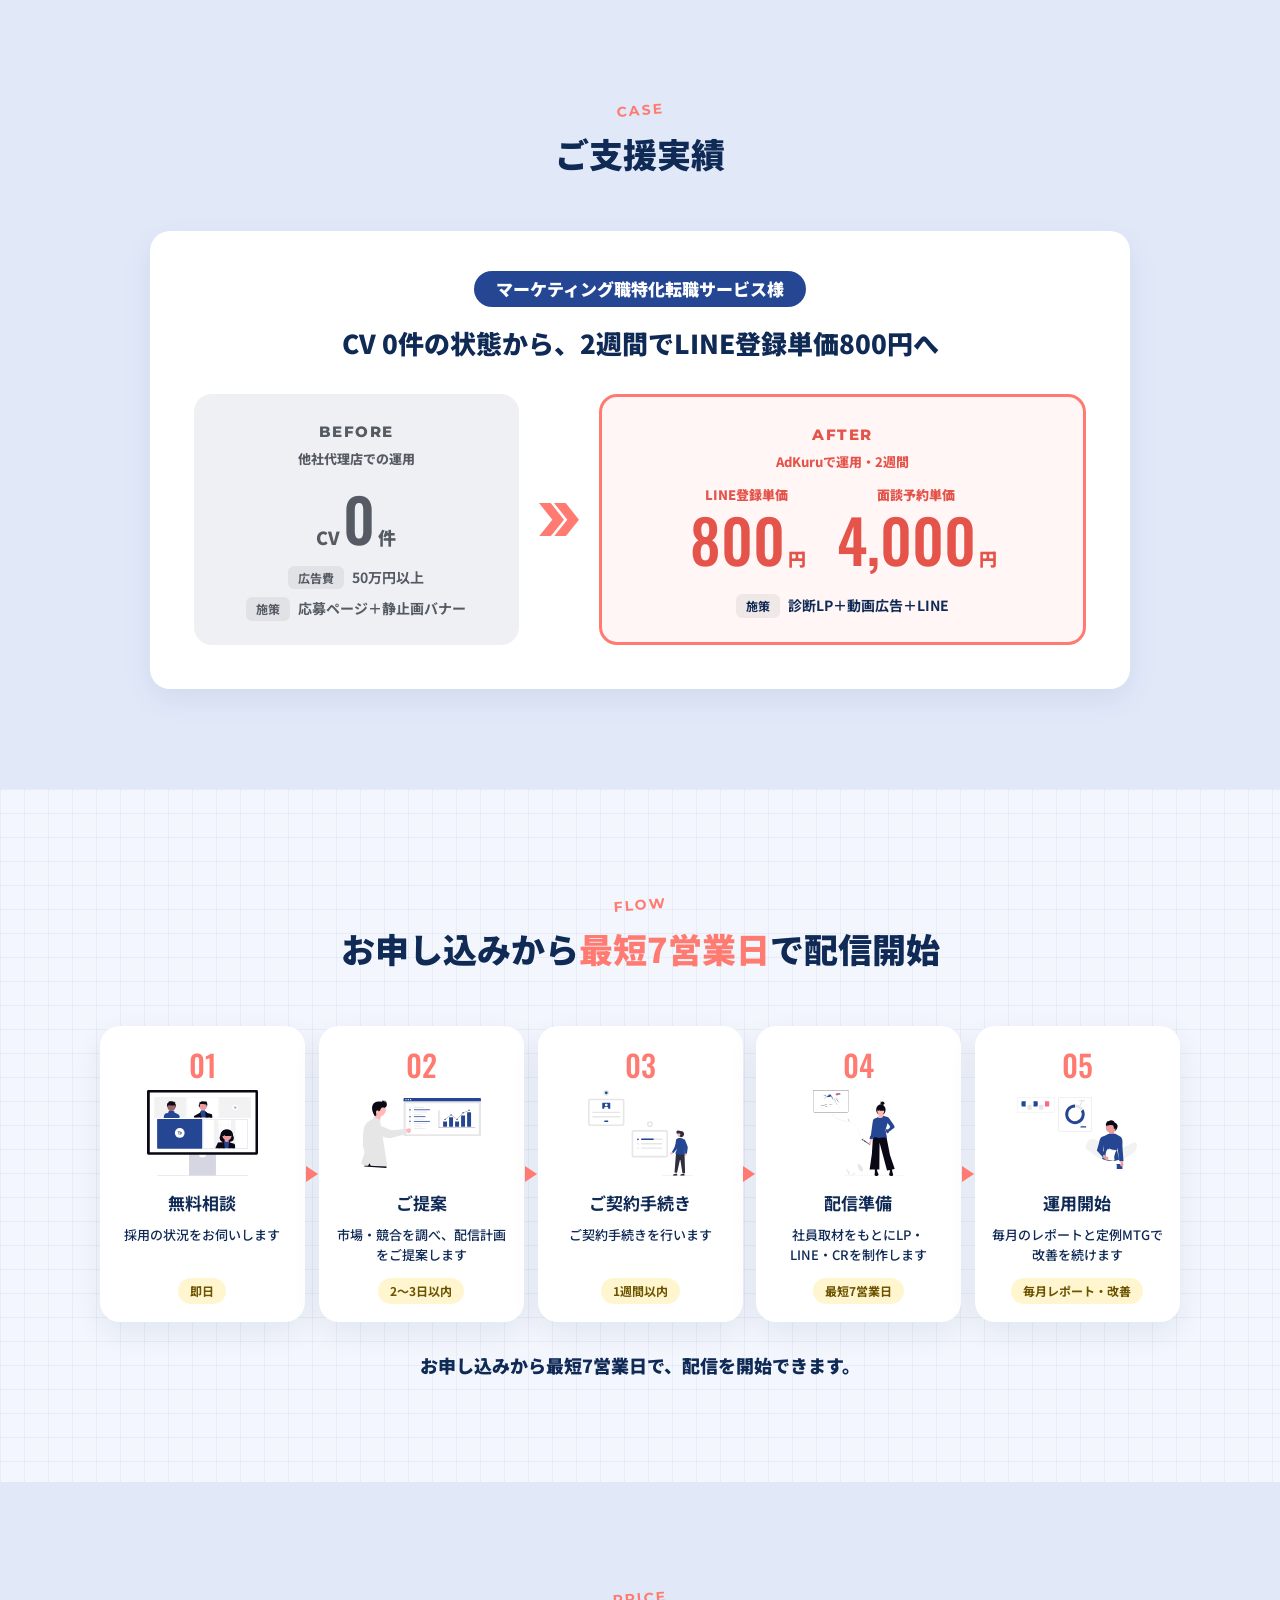
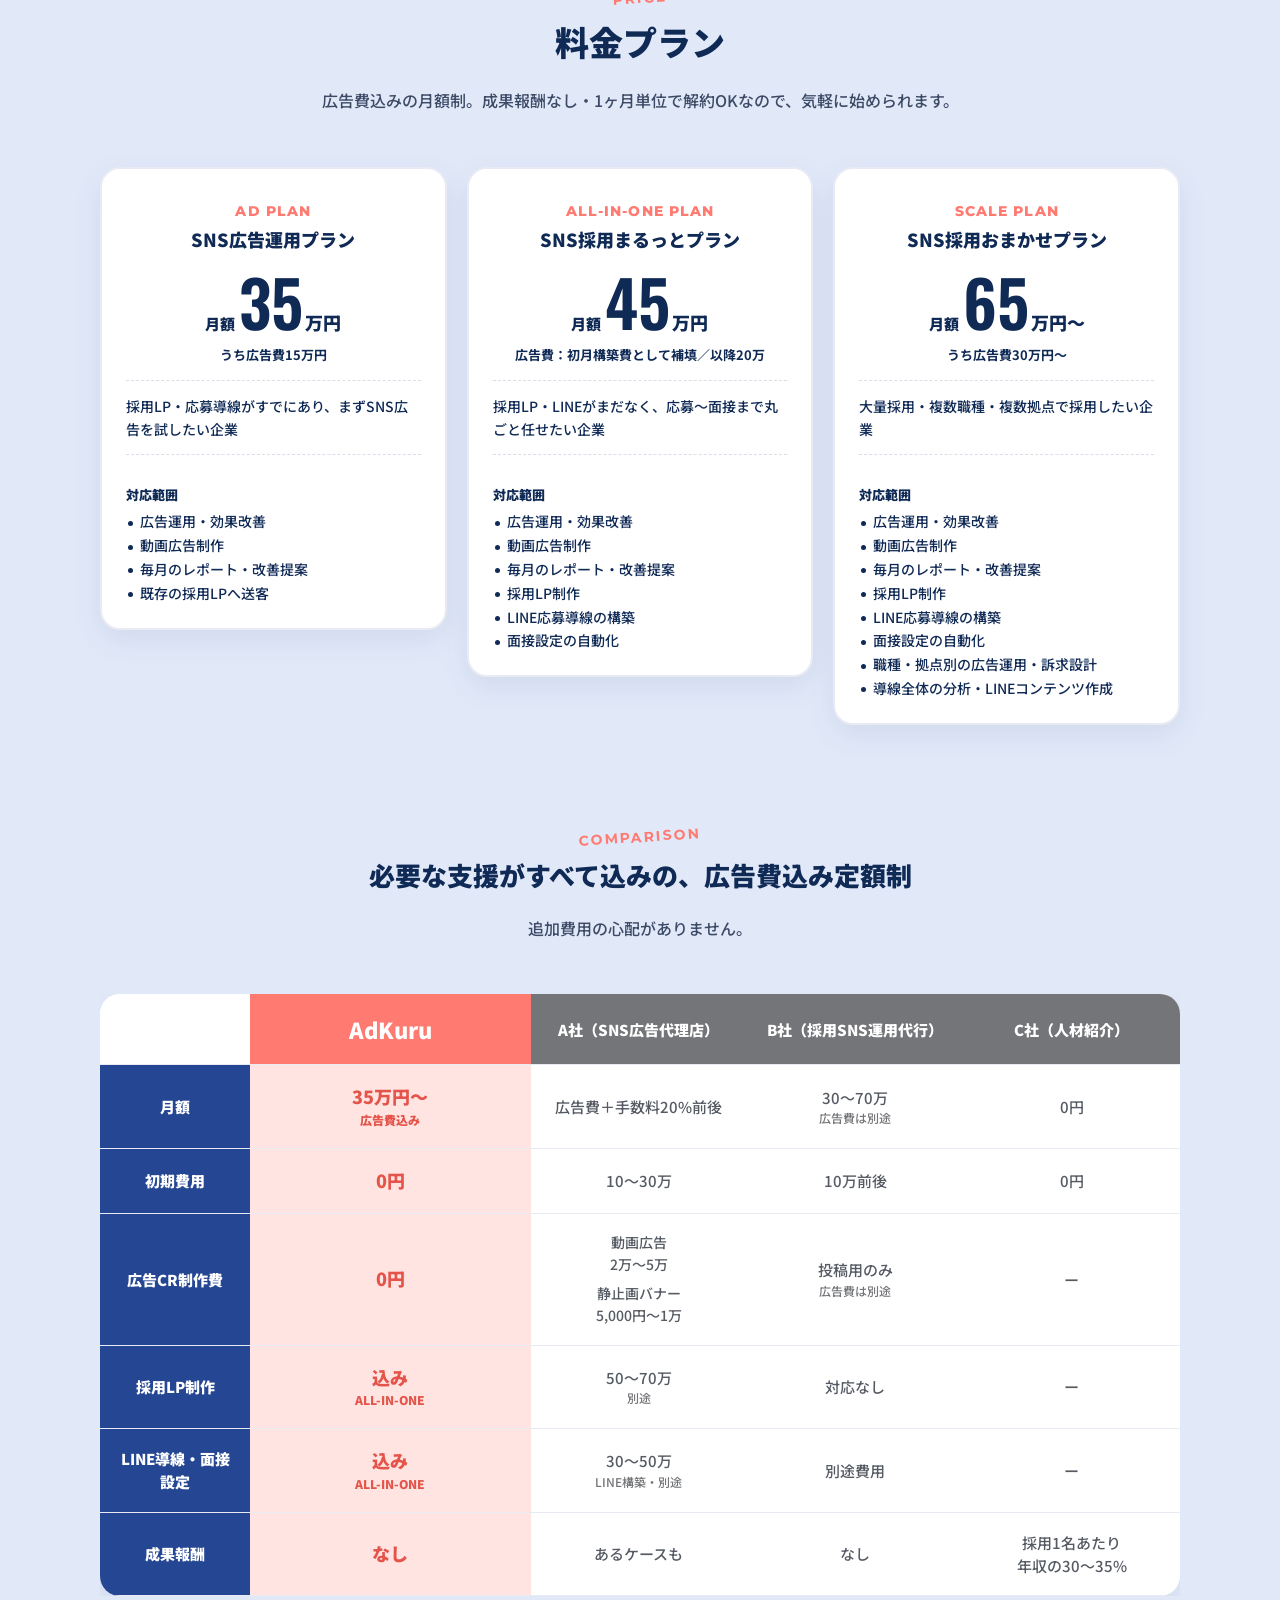
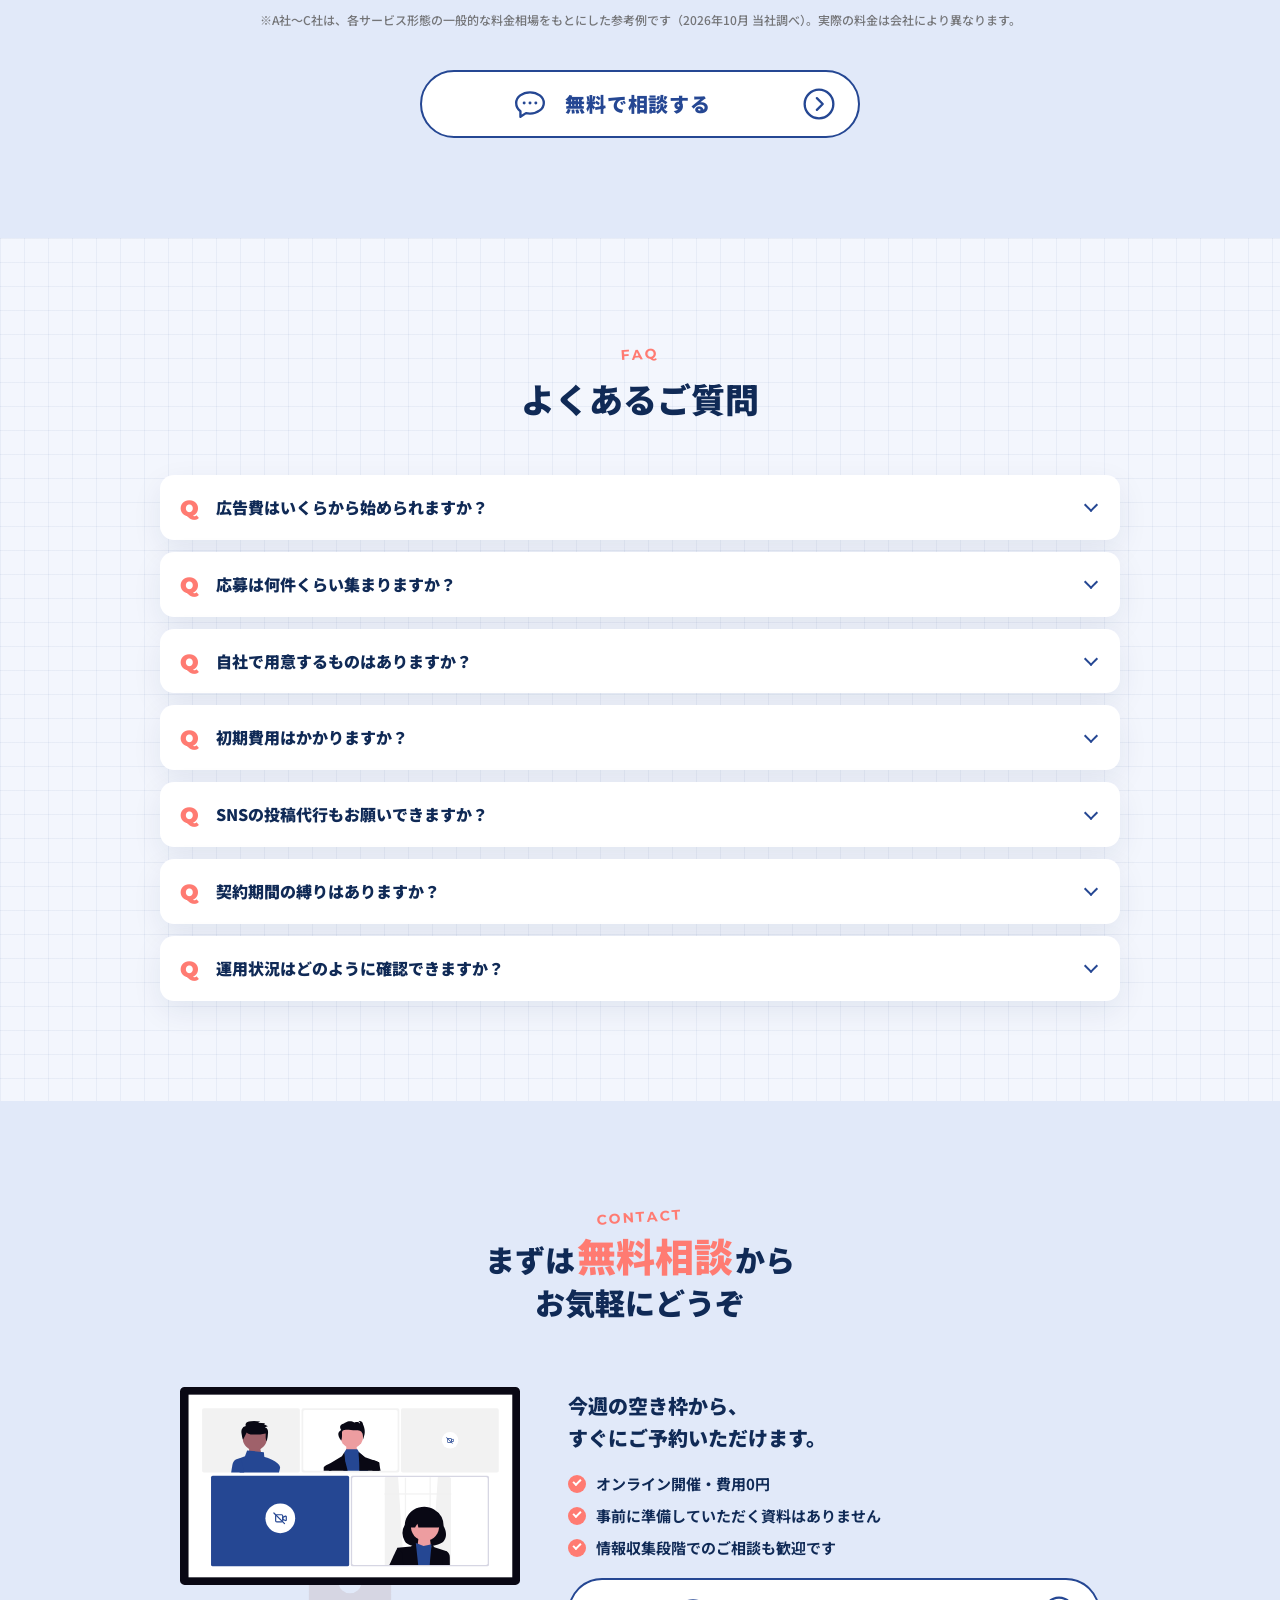
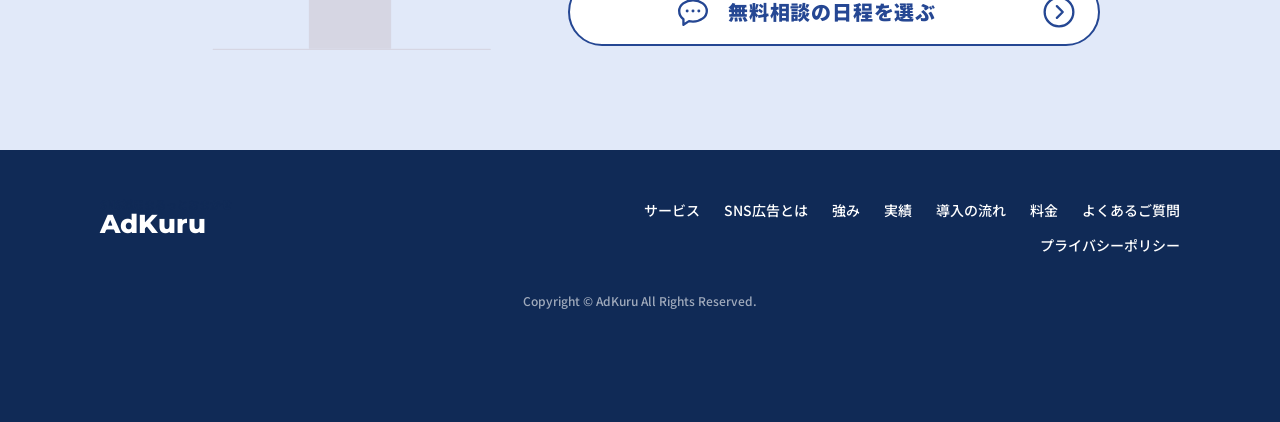
==== commit 453c92db: "シェア用画像（OGP）とファビコンを追加 Co-Authored-By: Claude Opus 5.5 (1M context) <noreply@anthropic.com>" ====
--- a/index.html
+++ b/index.html
@@ -4,6 +4,8 @@
 <meta charset="utf-8">
 <meta name="robots" content="index, follow, max-image-preview:large">
 <meta name="viewport" content="width=device-width, initial-scale=1">
+<link rel="icon" href="/favicon.svg" type="image/svg+xml">
+<link rel="apple-touch-icon" href="/apple-touch-icon.png">
 <title>SNS採用・求人広告の運用代行ならAdKuru（アドクル）</title>
 <link rel="canonical" href="https://recruit.adkuru.com/">
 <meta name="google-site-verification" content="7LZRZQVeG1p1lNBYmy7ZJk7uSTM92yVe9JMwHx8On90">
@@ -13,7 +15,10 @@
 <meta property="og:description" content="求人を出しても応募が来ないなら、SNS広告で採用。AdKuru（アドクル）は広告制作・運用から採用LP、LINE応募導線、面接設定の自動化まで代行します。月額35万円〜・広告費込み、初期費用0円、最短7営業日で配信開始。">
 <meta property="og:url" content="https://recruit.adkuru.com/">
 <meta property="og:locale" content="ja_JP">
-<meta name="twitter:card" content="summary">
+<meta property="og:image" content="https://recruit.adkuru.com/img/og.jpg">
+<meta property="og:image:width" content="1200">
+<meta property="og:image:height" content="630">
+<meta name="twitter:card" content="summary_large_image">
 <script type="application/ld+json">{"@context": "https://schema.org", "@graph": [{"@type": "Organization", "@id": "https://recruit.adkuru.com/#org", "name": "株式会社Lic.", "alternateName": ["AdKuru", "アドクル"], "url": "https://recruit.adkuru.com/", "address": {"@type": "PostalAddress", "addressCountry": "JP", "addressRegion": "東京都", "addressLocality": "世田谷区", "streetAddress": "太子堂1丁目18番15号 TASUKI PRIME SANGENJAYA 3F-3", "postalCode": "154-0004"}, "sameAs": ["https://lic-inc.co.jp"]}, {"@type": "WebSite", "@id": "https://recruit.adkuru.com/#website", "url": "https://recruit.adkuru.com/", "name": "AdKuru（アドクル）", "inLanguage": "ja", "publisher": {"@id": "https://recruit.adkuru.com/#org"}}, {"@type": "Service", "@id": "https://recruit.adkuru.com/#service", "name": "SNS採用広告の運用代行 AdKuru（アドクル）", "serviceType": "SNS採用広告の運用代行", "description": "SNS広告（Meta・TikTokなど）での求人広告の制作・運用から、採用LP制作、LINE応募導線、面接設定の自動化までを代行します。", "provider": {"@id": "https://recruit.adkuru.com/#org"}, "areaServed": {"@type": "Country", "name": "日本"}, "offers": {"@type": "Offer", "priceCurrency": "JPY", "price": "350000", "description": "月額35万円〜（広告費込み）"}}]}</script>
 <meta name="description" content="求人を出しても応募が来ないなら、SNS広告で採用。AdKuru（アドクル）は広告制作・運用から採用LP、LINE応募導線、面接設定の自動化まで代行します。月額35万円〜・広告費込み、初期費用0円、最短7営業日で配信開始。">
 <link rel="preconnect" href="https://fonts.googleapis.com">
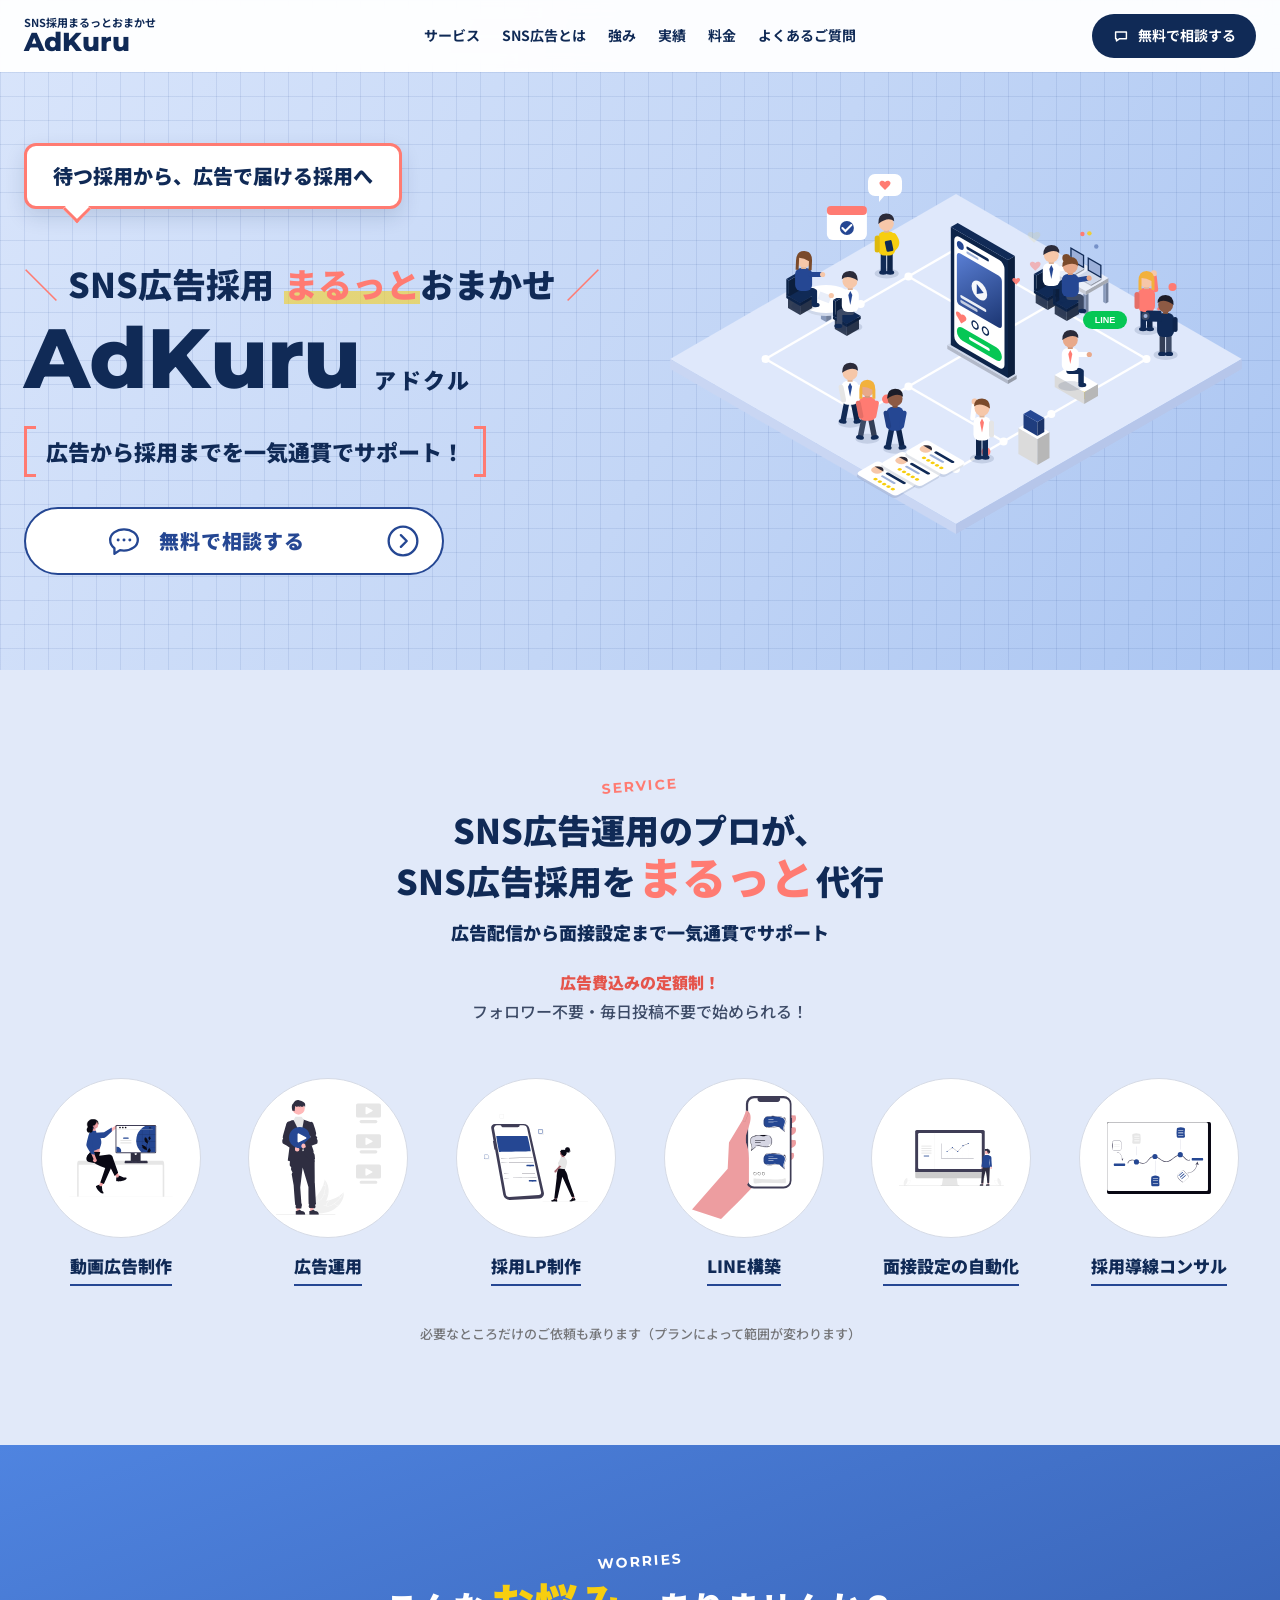
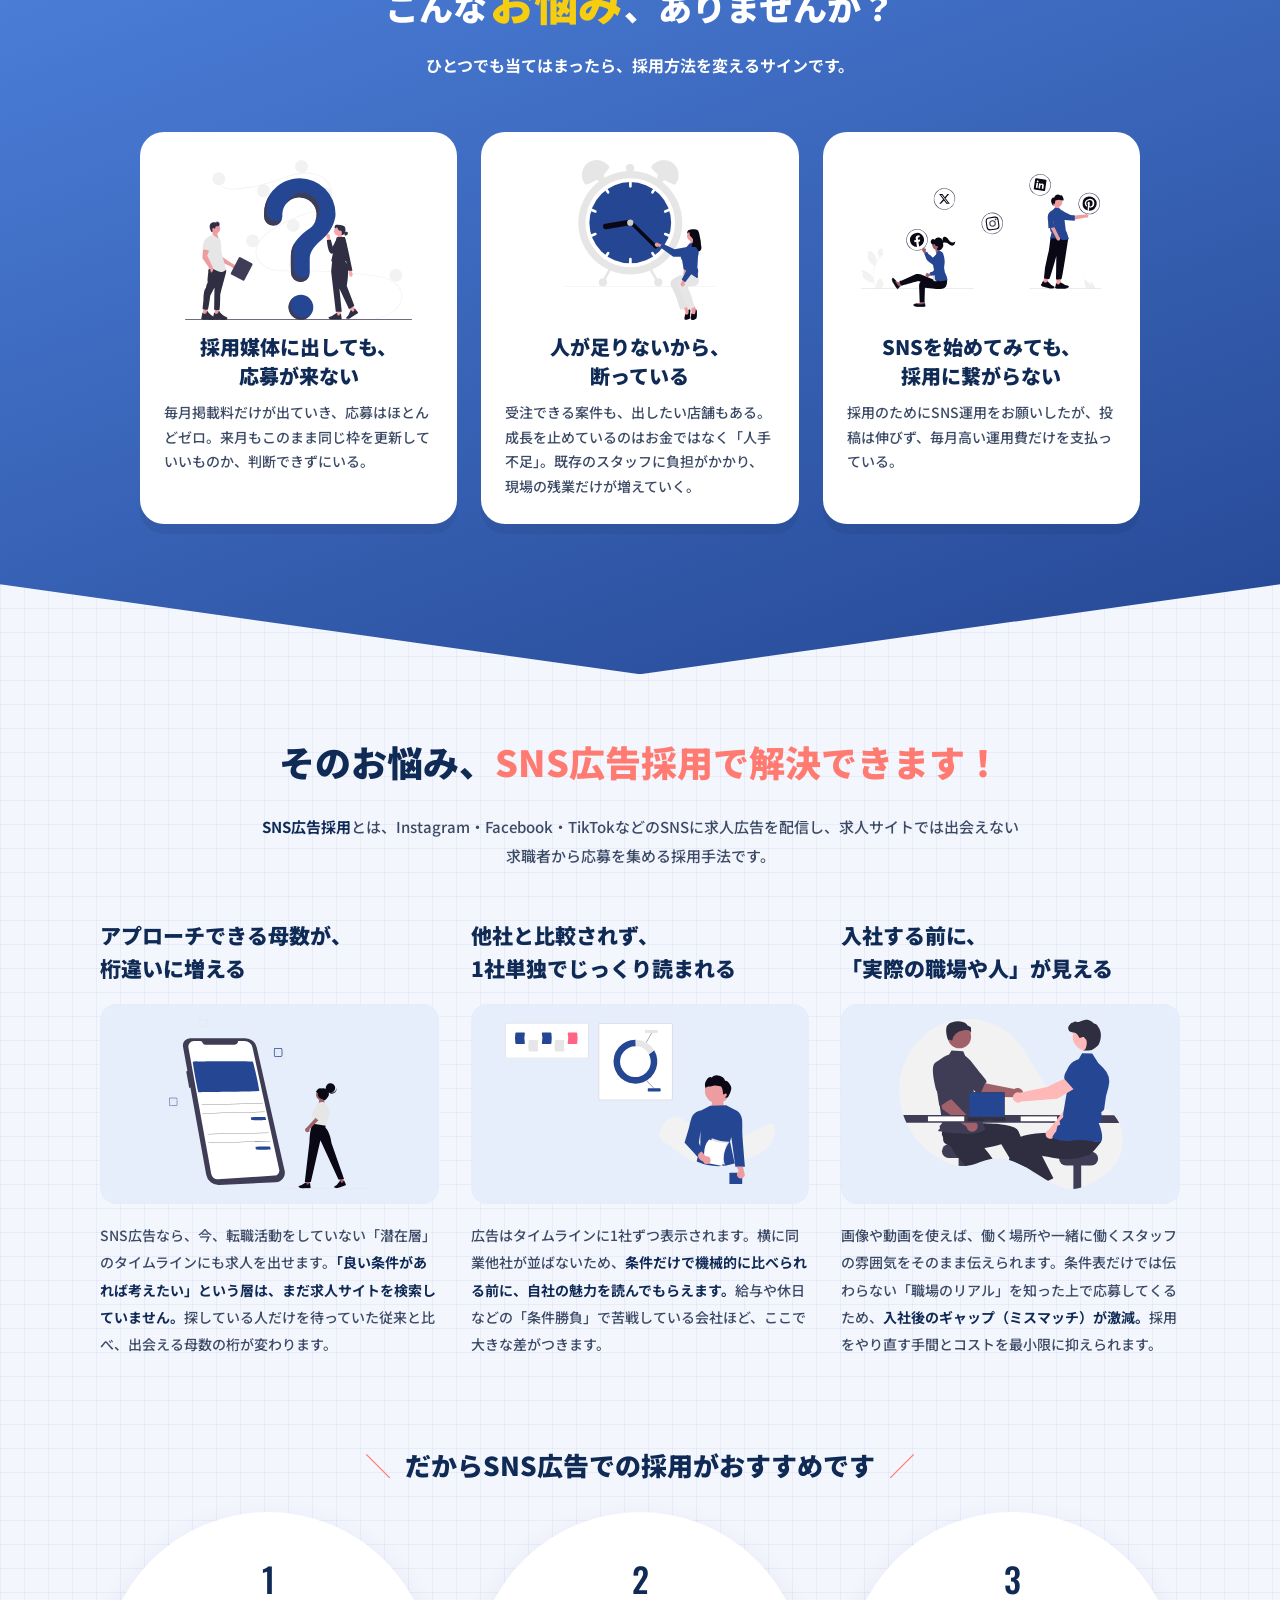
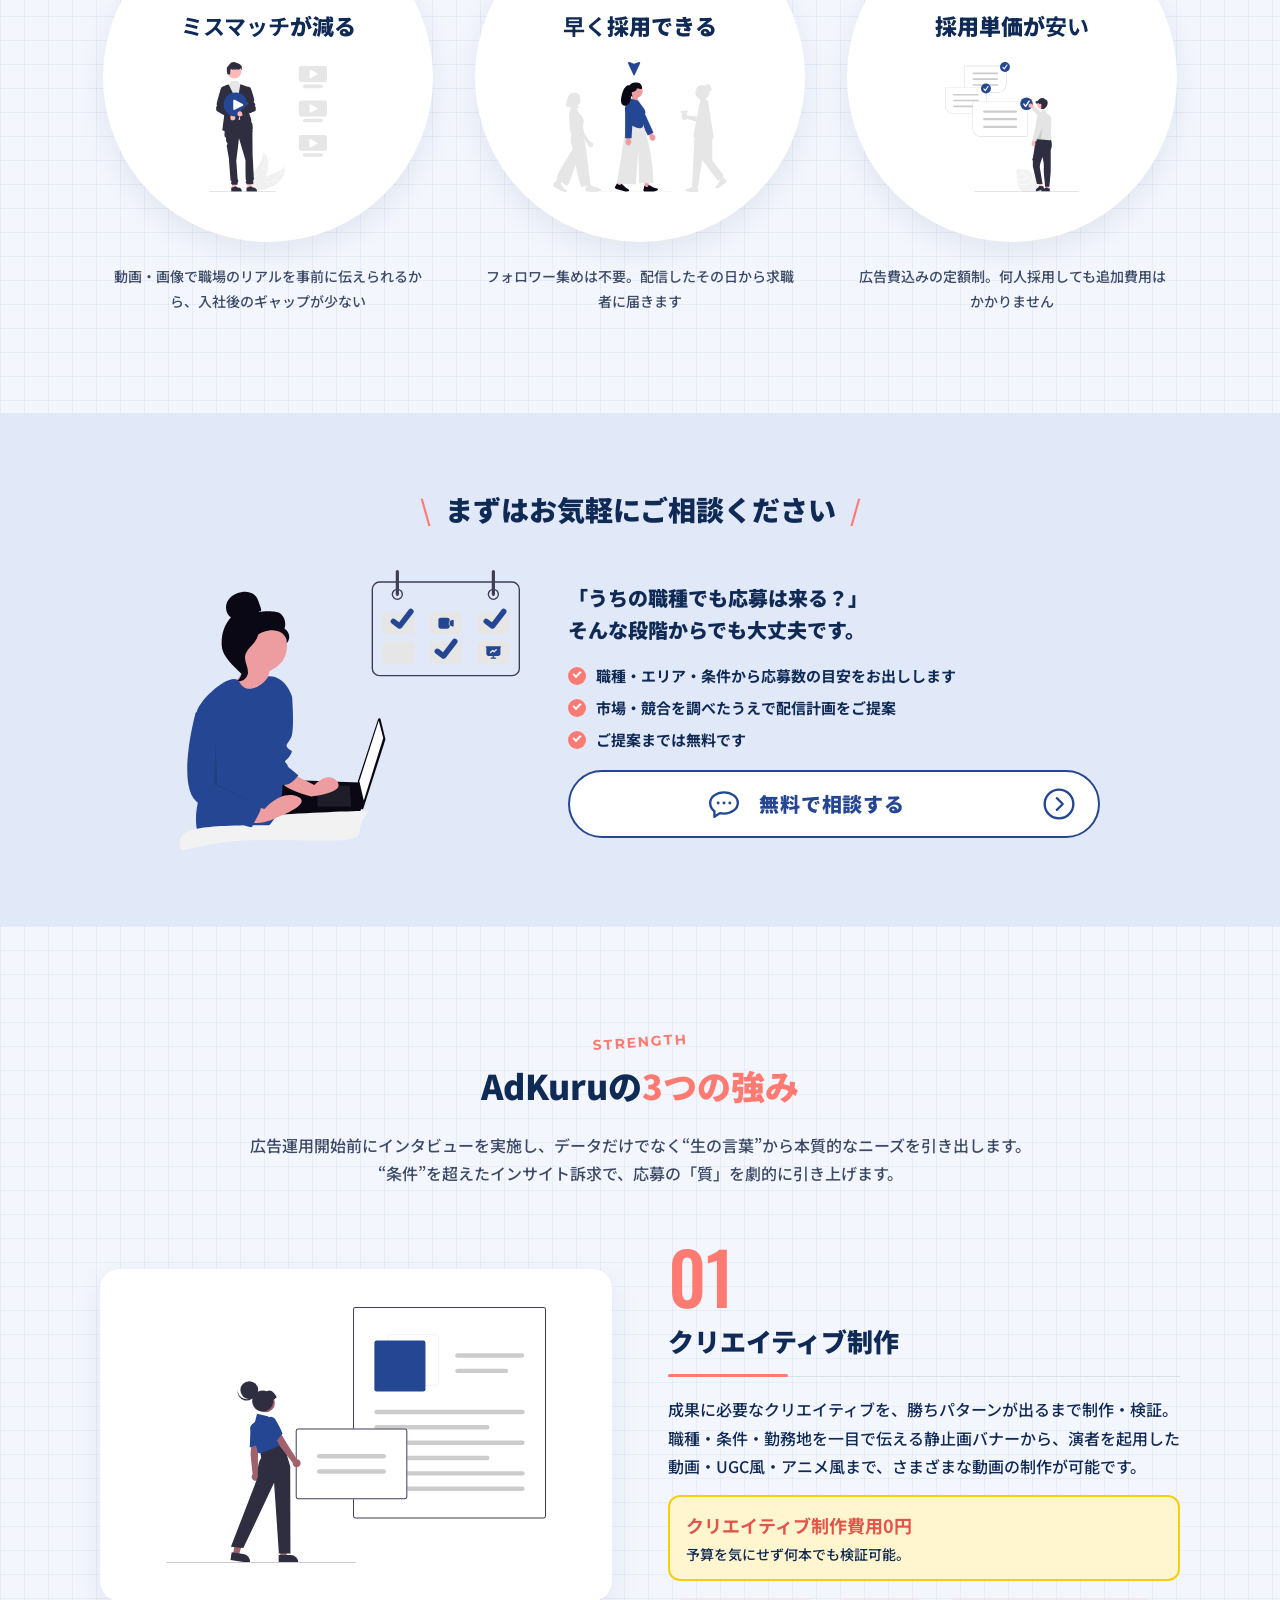
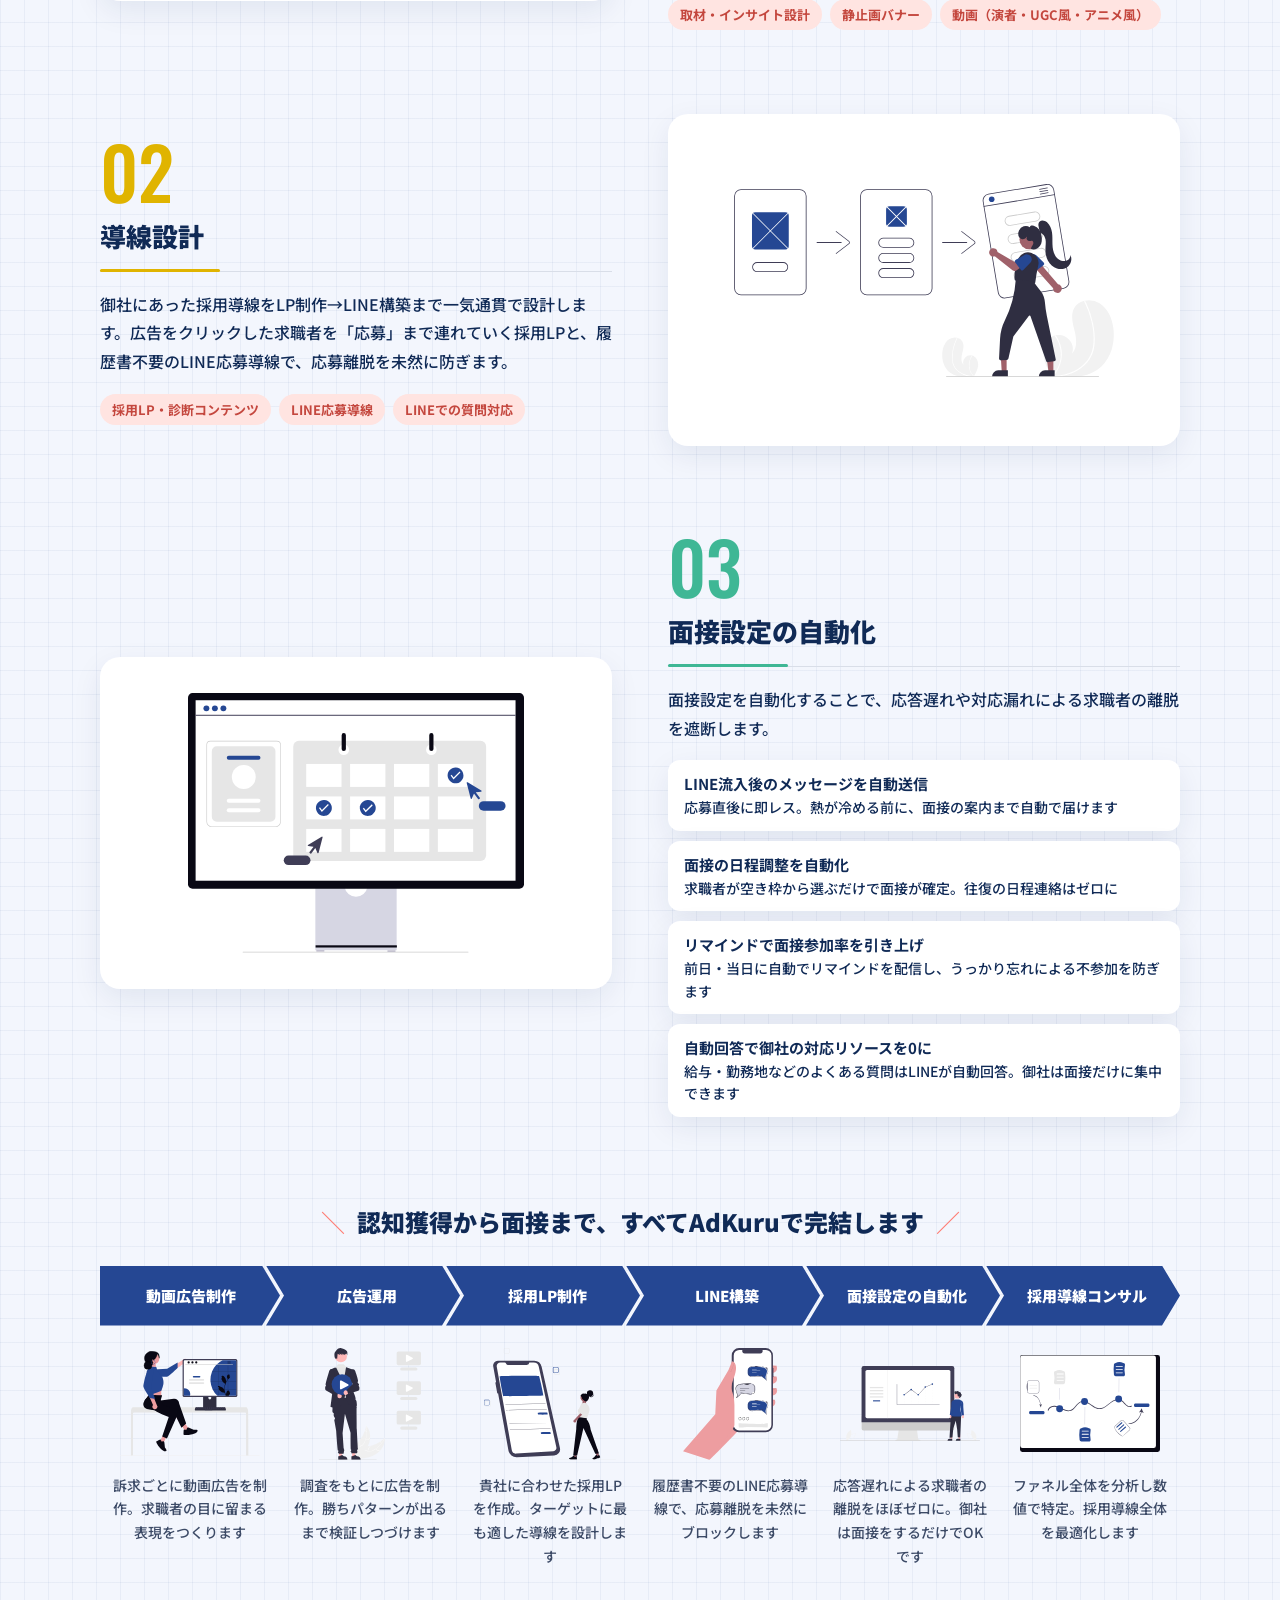
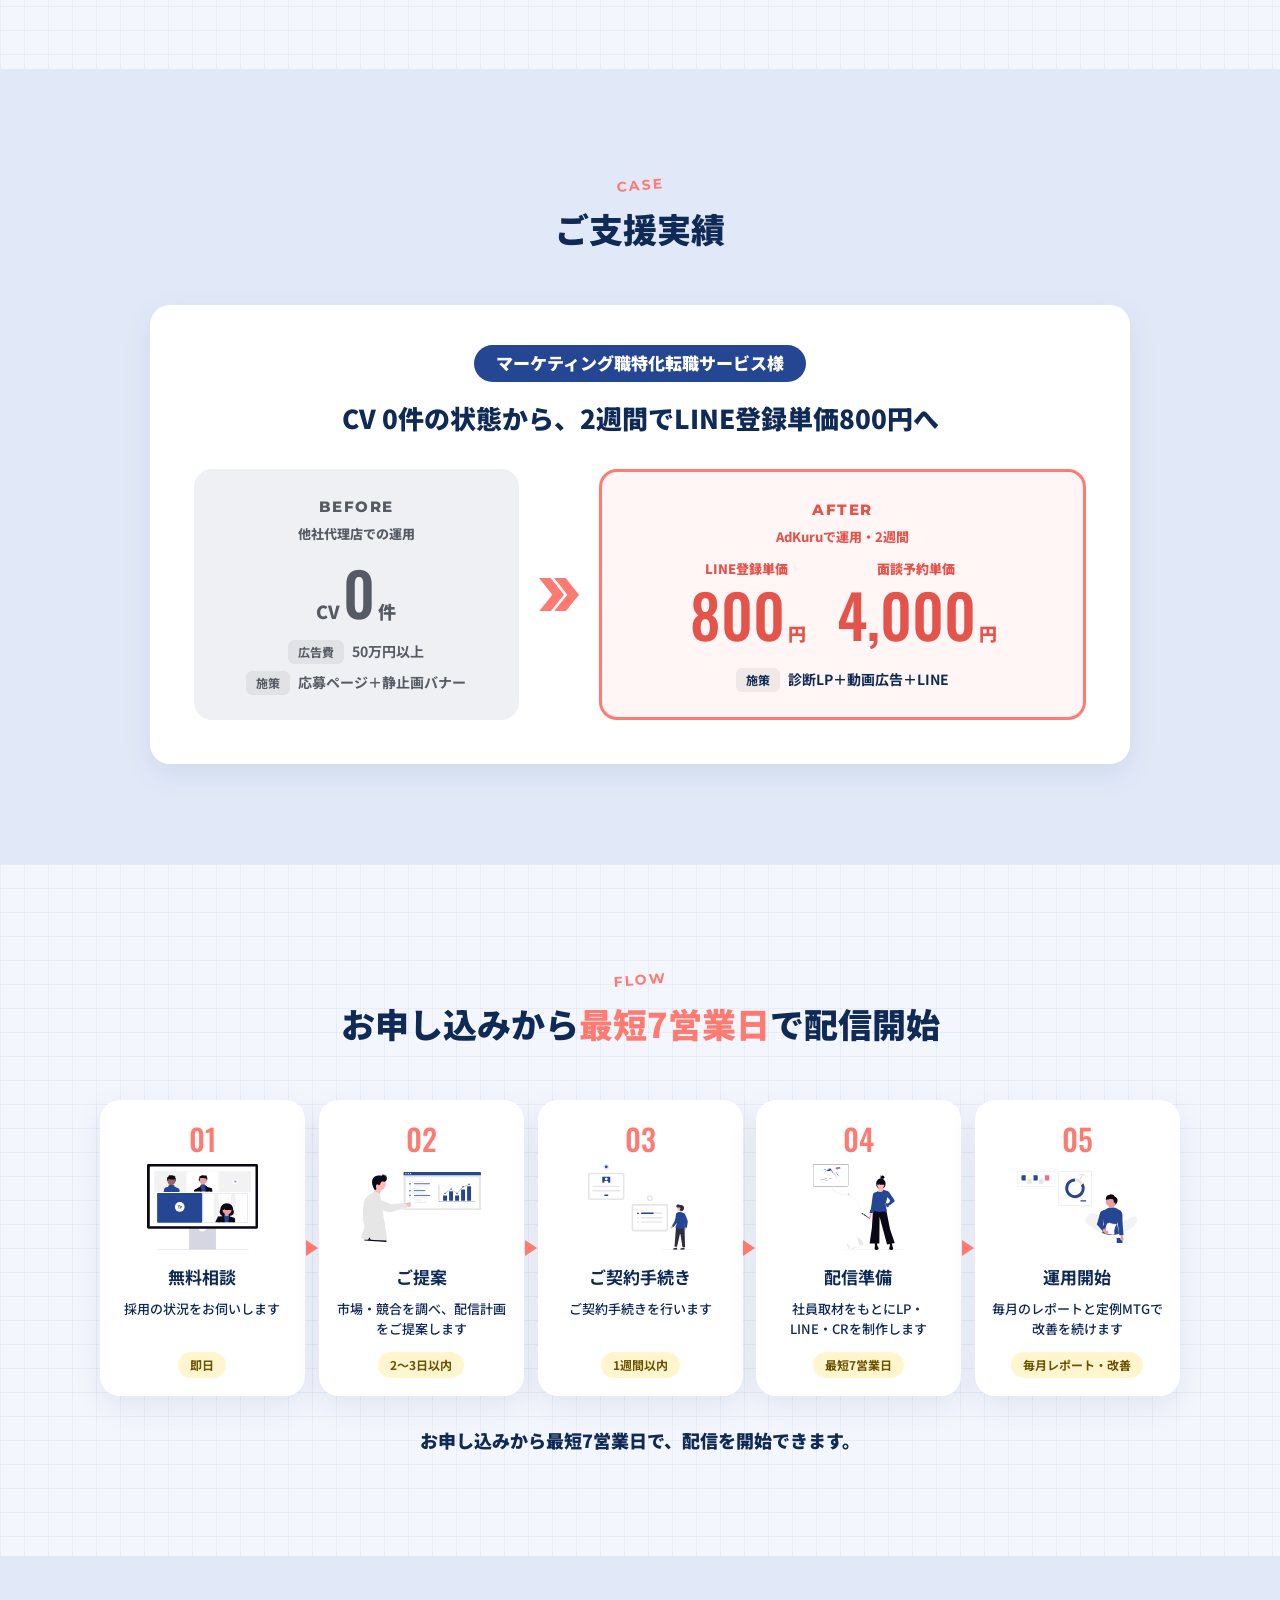
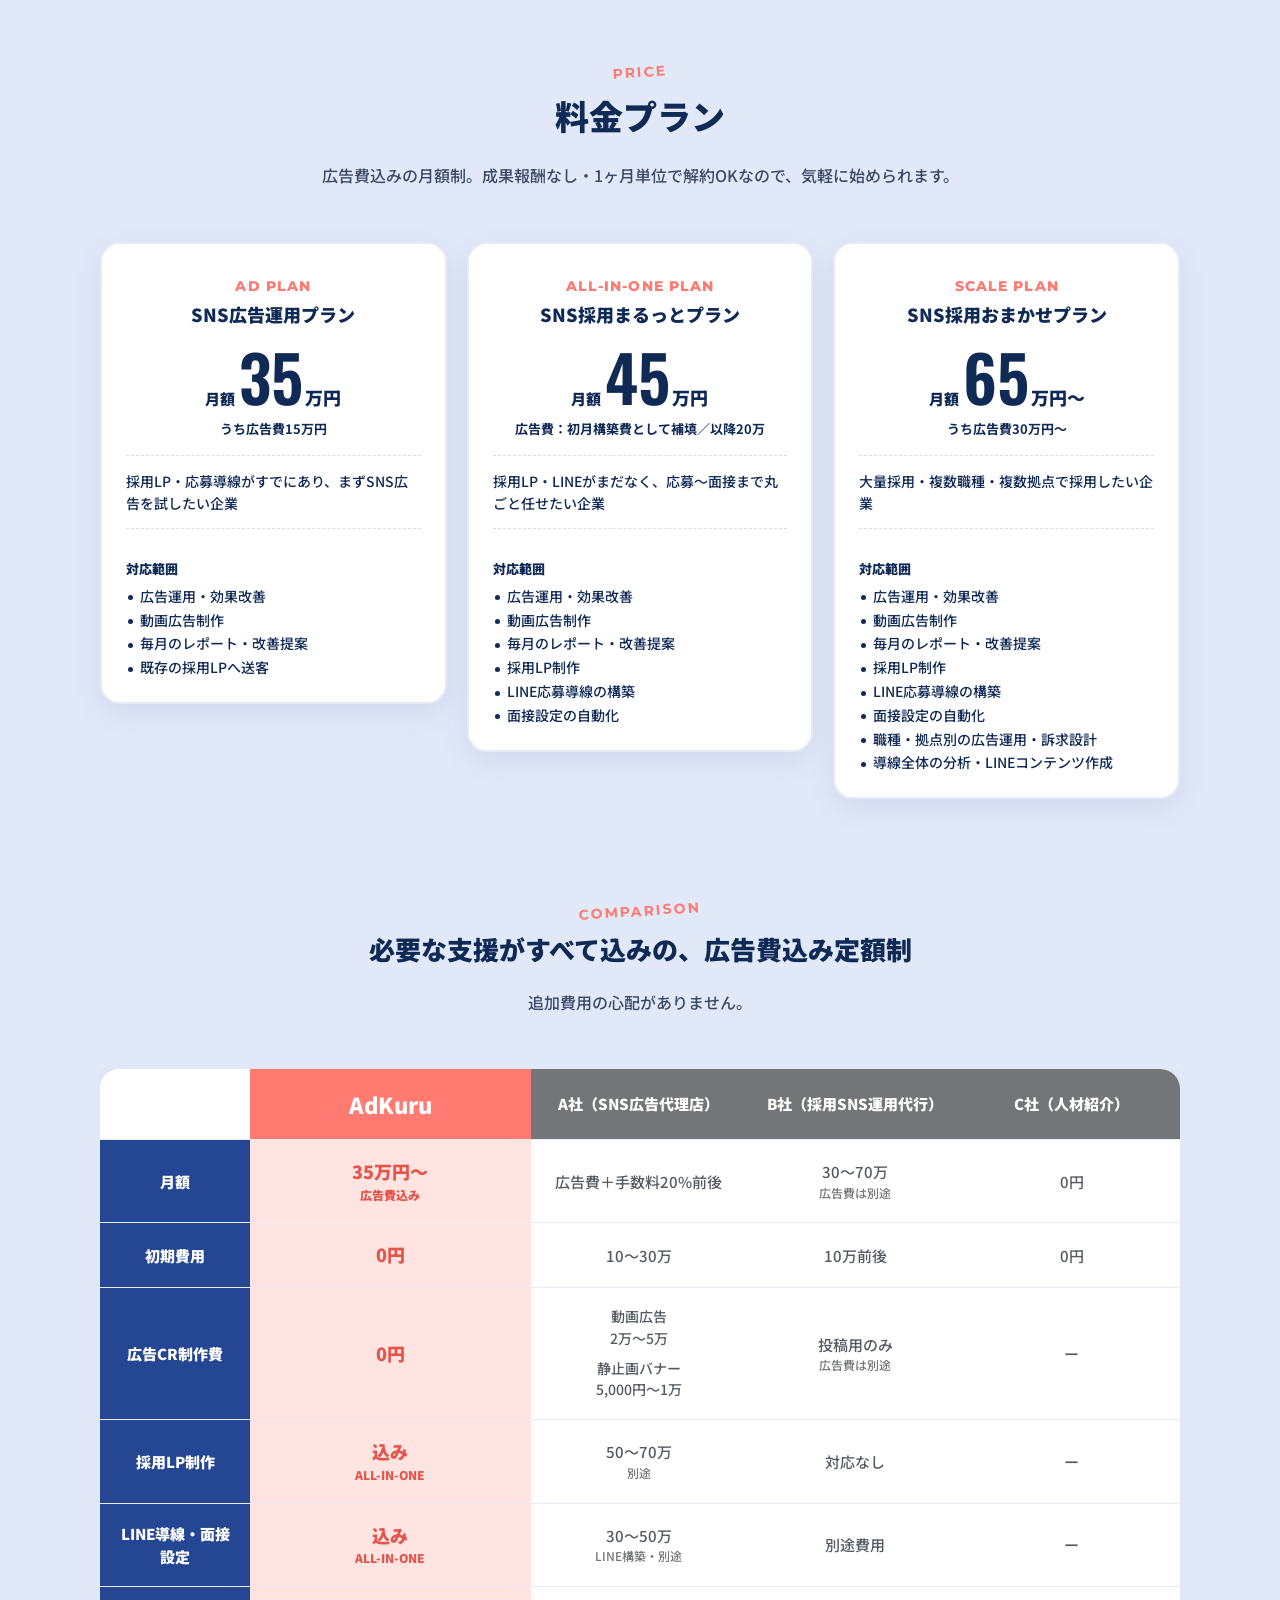
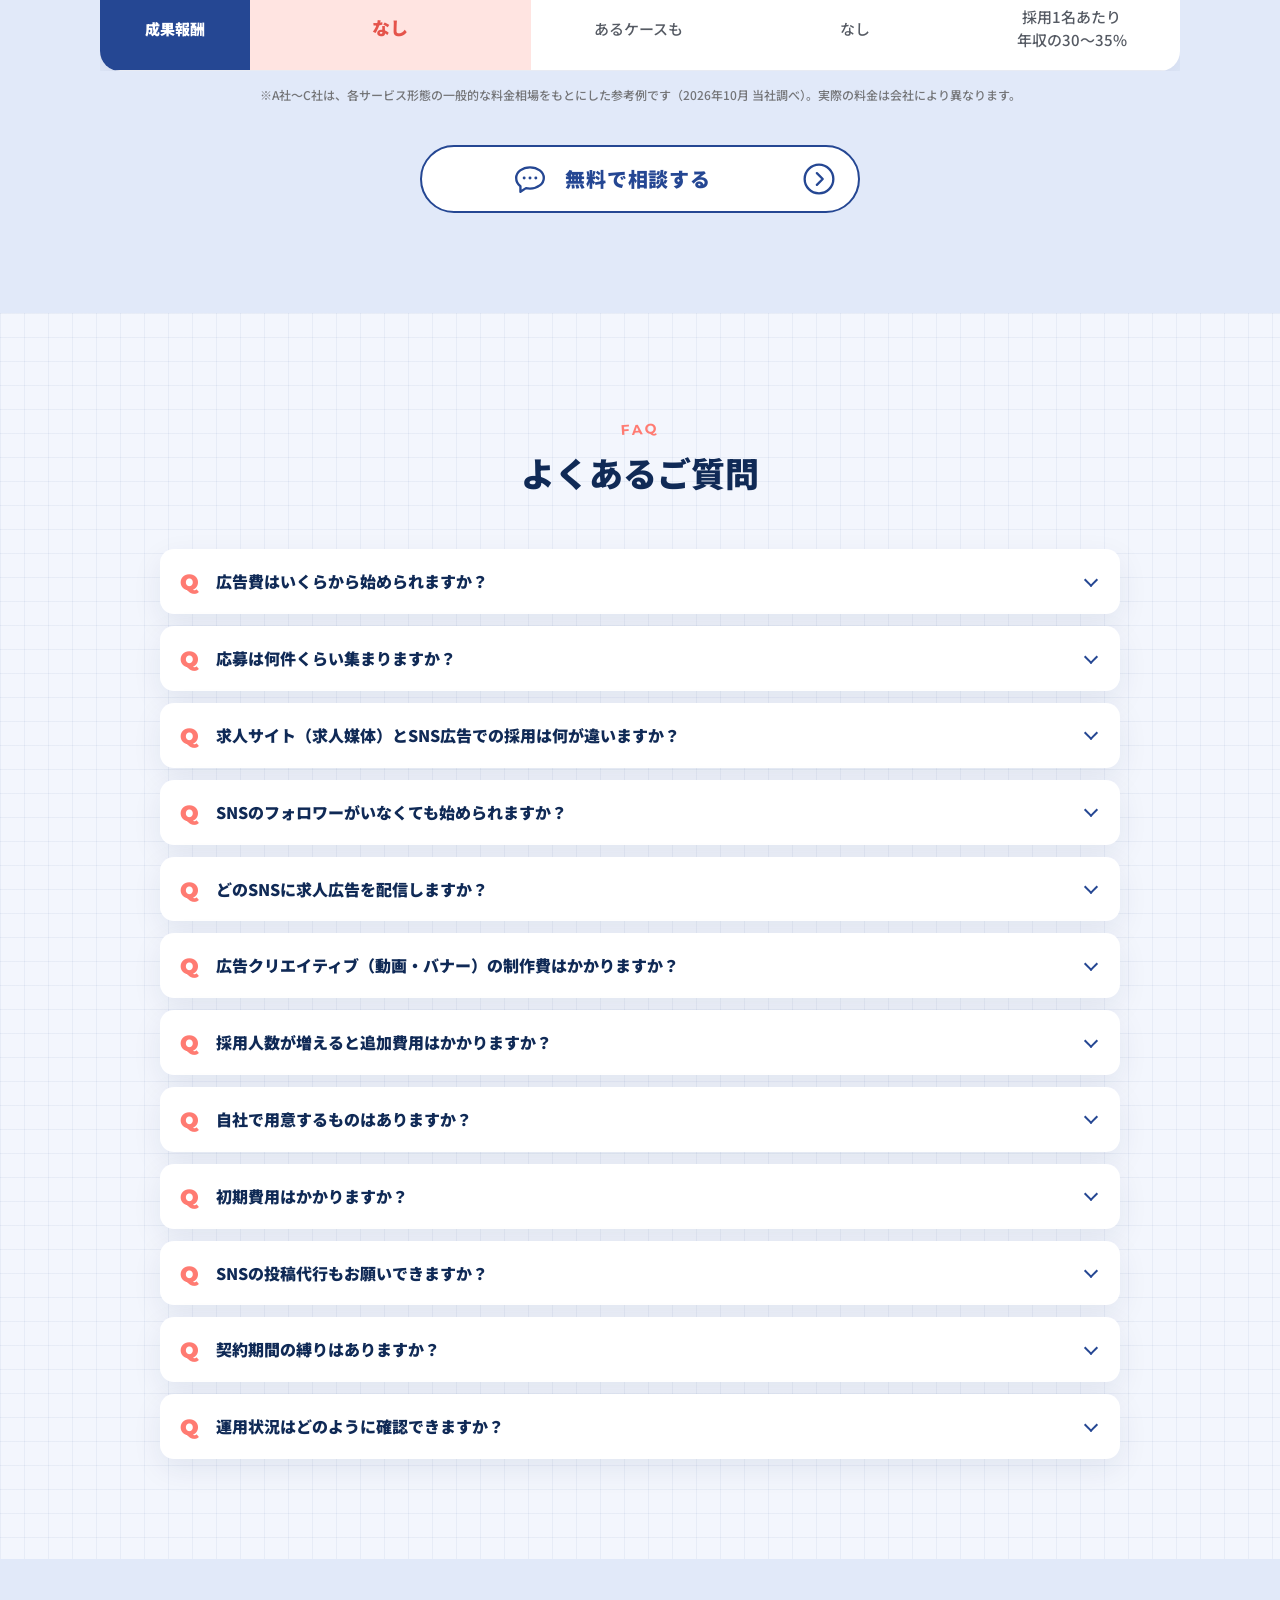
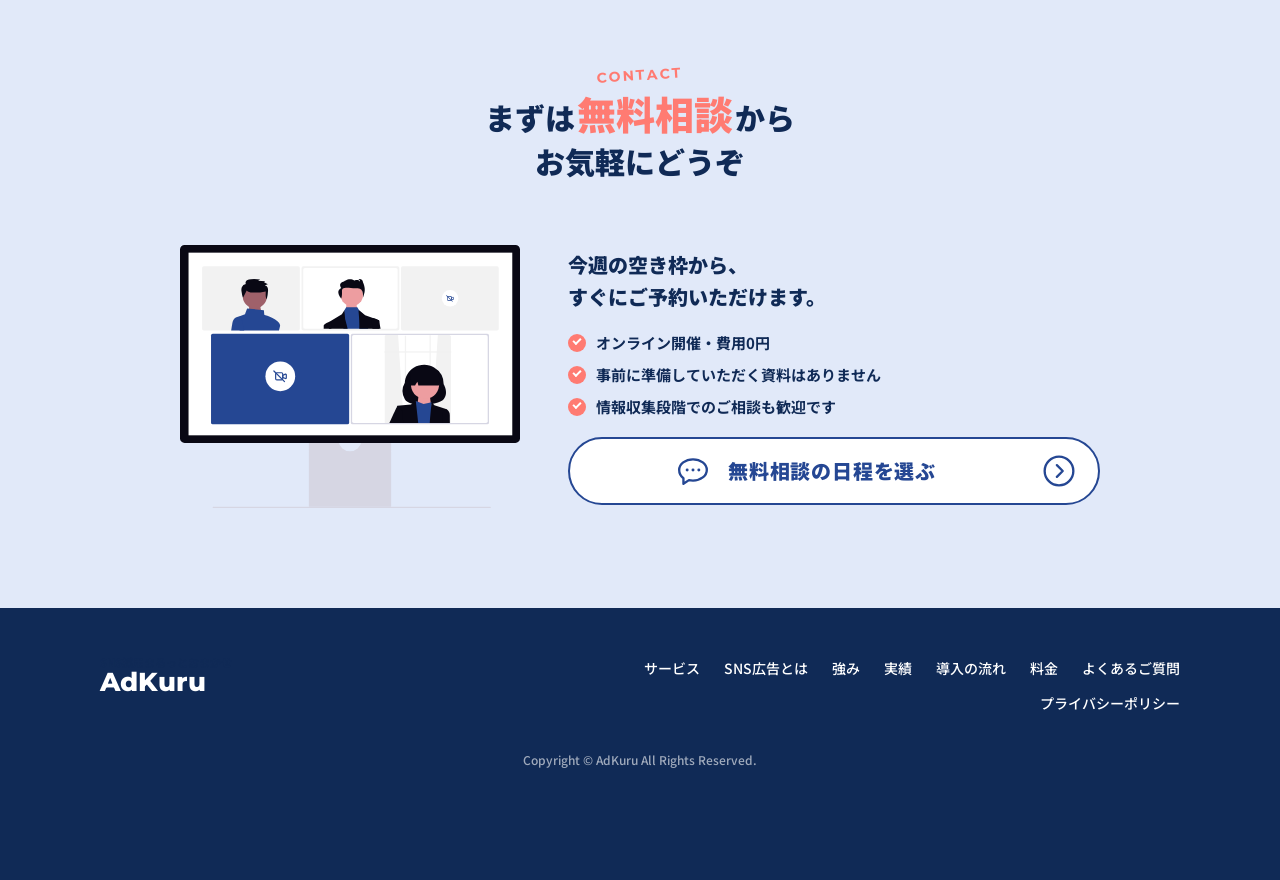
==== commit 2c2a5fe1: "SEO強化：FAQを5問追加、SNS広告採用の説明文、FAQPage・料金プラン・WebPageの構造化データ、privacyのdescription Co-Authored-By: Claude O" ====
--- a/index.html
+++ b/index.html
@@ -19,12 +19,12 @@
 <meta property="og:image:width" content="1200">
 <meta property="og:image:height" content="630">
 <meta name="twitter:card" content="summary_large_image">
-<script type="application/ld+json">{"@context": "https://schema.org", "@graph": [{"@type": "Organization", "@id": "https://recruit.adkuru.com/#org", "name": "株式会社Lic.", "alternateName": ["AdKuru", "アドクル"], "url": "https://recruit.adkuru.com/", "address": {"@type": "PostalAddress", "addressCountry": "JP", "addressRegion": "東京都", "addressLocality": "世田谷区", "streetAddress": "太子堂1丁目18番15号 TASUKI PRIME SANGENJAYA 3F-3", "postalCode": "154-0004"}, "sameAs": ["https://lic-inc.co.jp"]}, {"@type": "WebSite", "@id": "https://recruit.adkuru.com/#website", "url": "https://recruit.adkuru.com/", "name": "AdKuru（アドクル）", "inLanguage": "ja", "publisher": {"@id": "https://recruit.adkuru.com/#org"}}, {"@type": "Service", "@id": "https://recruit.adkuru.com/#service", "name": "SNS採用広告の運用代行 AdKuru（アドクル）", "serviceType": "SNS採用広告の運用代行", "description": "SNS広告（Meta・TikTokなど）での求人広告の制作・運用から、採用LP制作、LINE応募導線、面接設定の自動化までを代行します。", "provider": {"@id": "https://recruit.adkuru.com/#org"}, "areaServed": {"@type": "Country", "name": "日本"}, "offers": {"@type": "Offer", "priceCurrency": "JPY", "price": "350000", "description": "月額35万円〜（広告費込み）"}}]}</script>
+<script type="application/ld+json">{"@context": "https://schema.org", "@graph": [{"@type": "Organization", "@id": "https://recruit.adkuru.com/#org", "name": "株式会社Lic.", "alternateName": ["AdKuru", "アドクル"], "url": "https://recruit.adkuru.com/", "address": {"@type": "PostalAddress", "addressCountry": "JP", "addressRegion": "東京都", "addressLocality": "世田谷区", "streetAddress": "太子堂1丁目18番15号 TASUKI PRIME SANGENJAYA 3F-3", "postalCode": "154-0004"}, "sameAs": ["https://lic-inc.co.jp"]}, {"@type": "WebSite", "@id": "https://recruit.adkuru.com/#website", "url": "https://recruit.adkuru.com/", "name": "AdKuru（アドクル）", "inLanguage": "ja", "publisher": {"@id": "https://recruit.adkuru.com/#org"}}, {"@type": "Service", "@id": "https://recruit.adkuru.com/#service", "name": "SNS採用広告の運用代行 AdKuru（アドクル）", "serviceType": "SNS採用広告の運用代行", "description": "SNS広告（Meta・TikTokなど）での求人広告の制作・運用から、採用LP制作、LINE応募導線、面接設定の自動化までを代行します。", "provider": {"@id": "https://recruit.adkuru.com/#org"}, "areaServed": {"@type": "Country", "name": "日本"}, "offers": {"@type": "AggregateOffer", "priceCurrency": "JPY", "lowPrice": "350000", "offerCount": "3", "offers": [{"@type": "Offer", "name": "SNS広告運用プラン（AD PLAN）", "price": "350000", "priceCurrency": "JPY", "description": "月額35万円（うち広告費15万円）。広告運用・効果改善、動画広告制作、毎月のレポート・改善提案"}, {"@type": "Offer", "name": "SNS採用まるっとプラン（ALL-IN-ONE PLAN）", "price": "450000", "priceCurrency": "JPY", "description": "月額45万円。広告運用・動画広告制作に加え、採用LP制作、LINE応募導線の構築、面接設定の自動化まで対応"}, {"@type": "Offer", "name": "SNS採用おまかせプラン（SCALE PLAN）", "price": "650000", "priceCurrency": "JPY", "description": "月額65万円〜（うち広告費30万円〜）。大量採用・複数職種・複数拠点向け"}]}, "url": "https://recruit.adkuru.com/"}, {"@type": "FAQPage", "@id": "https://recruit.adkuru.com/#faq", "mainEntity": [{"@type": "Question", "name": "広告費はいくらから始められますか？", "acceptedAnswer": {"@type": "Answer", "text": "AD PLAN（月額35万／広告費15万込み）から始められます。必要な予算と応募数の目安は無料相談で算出します。"}}, {"@type": "Question", "name": "応募は何件くらい集まりますか？", "acceptedAnswer": {"@type": "Answer", "text": "職種・エリア・条件によって変わります。無料相談の場で、見込める応募数の目安をその場でお出しします。"}}, {"@type": "Question", "name": "求人サイト（求人媒体）とSNS広告での採用は何が違いますか？", "acceptedAnswer": {"@type": "Answer", "text": "求人サイトは「今、仕事を探している人」が検索して見に来る場所です。SNS広告は、まだ転職活動をしていない潜在層のタイムラインにも求人を届けられます。広告は1社ずつ表示されるため他社と並べて比較されにくく、動画や画像で職場の雰囲気まで伝えられるのが違いです。"}}, {"@type": "Question", "name": "SNSのフォロワーがいなくても始められますか？", "acceptedAnswer": {"@type": "Answer", "text": "はい、始められます。SNS広告は自社アカウントのフォロワー数に関係なく配信できるため、フォロワー集めや毎日の投稿は不要です。配信を始めたその日から求職者に届きます。"}}, {"@type": "Question", "name": "どのSNSに求人広告を配信しますか？", "acceptedAnswer": {"@type": "Answer", "text": "Instagram・Facebook（Meta広告）やTikTokなど、採用したい職種やターゲットに合わせて配信先をご提案します。"}}, {"@type": "Question", "name": "広告クリエイティブ（動画・バナー）の制作費はかかりますか？", "acceptedAnswer": {"@type": "Answer", "text": "かかりません。クリエイティブ制作費は0円で、静止画バナーから演者を起用した動画・UGC風・アニメ風の動画まで、勝ちパターンが出るまで何本でも制作・検証します。"}}, {"@type": "Question", "name": "採用人数が増えると追加費用はかかりますか？", "acceptedAnswer": {"@type": "Answer", "text": "かかりません。広告費込みの月額定額制で成果報酬もないため、何人採用しても追加費用は発生しません。"}}, {"@type": "Question", "name": "自社で用意するものはありますか？", "acceptedAnswer": {"@type": "Answer", "text": "求人条件をご共有ください。原稿・デザイン・実装は当社で対応します。"}}, {"@type": "Question", "name": "初期費用はかかりますか？", "acceptedAnswer": {"@type": "Answer", "text": "ALL-IN-ONEでは、LP・LINEの構築費も初月の月額料金に含まれており、別途の初期費用はかかりません。"}}, {"@type": "Question", "name": "SNSの投稿代行もお願いできますか？", "acceptedAnswer": {"@type": "Answer", "text": "はい、SNSの投稿代行も個別にご対応可能です。内容やご予算に合わせてご提案しますので、ぜひ一度ご相談ください。"}}, {"@type": "Question", "name": "契約期間の縛りはありますか？", "acceptedAnswer": {"@type": "Answer", "text": "ありません。1ヶ月単位でご契約いただき、いつでも解約可能です。お申し込みから最短7営業日で配信を開始できます。"}}, {"@type": "Question", "name": "運用状況はどのように確認できますか？", "acceptedAnswer": {"@type": "Answer", "text": "配信ダッシュボードを24時間いつでもご覧いただけます。あわせて最大週1回、運用状況をご報告します。"}}]}, {"@type": "WebPage", "@id": "https://recruit.adkuru.com/#webpage", "url": "https://recruit.adkuru.com/", "name": "SNS採用・求人広告の運用代行ならAdKuru（アドクル）", "inLanguage": "ja", "isPartOf": {"@id": "https://recruit.adkuru.com/#website"}, "about": {"@id": "https://recruit.adkuru.com/#service"}, "primaryImageOfPage": "https://recruit.adkuru.com/img/og.jpg", "dateModified": "2026-10-18"}]}</script>
 <meta name="description" content="求人を出しても応募が来ないなら、SNS広告で採用。AdKuru（アドクル）は広告制作・運用から採用LP、LINE応募導線、面接設定の自動化まで代行します。月額35万円〜・広告費込み、初期費用0円、最短7営業日で配信開始。">
 <link rel="preconnect" href="https://fonts.googleapis.com">
 <link rel="preconnect" href="https://fonts.gstatic.com" crossorigin>
 <link href="https://fonts.googleapis.com/css2?family=Montserrat:wght@600;700;800&family=Noto+Sans+JP:wght@400;500;700;900&family=Oswald:wght@500;600&display=swap" rel="stylesheet">
-<link rel="stylesheet" href="css/style.css?v=20261007f">
+<link rel="stylesheet" href="css/style.css?v=20261018a">
 <!-- Google 広告（コンバージョンは js/main.js で予約完了時に送信） -->
 <script async src="https://www.googletagmanager.com/gtag/js?id=AW-18397071452"></script>
 <script>
@@ -66,7 +66,7 @@
     </div>
 
     <div class="fv__artwrap">
-      <img class="fv__scene" src="img/fv-scene.svg?v=1" alt="SNS広告で求職者と出会い、LINE応募・面接・採用までがつながるイメージ" width="600" height="470">
+      <img class="fv__scene" src="img/fv-scene.svg?v=1" fetchpriority="high" alt="SNS広告で求職者と出会い、LINE応募・面接・採用までがつながるイメージ" width="600" height="470">
     </div>
   </div>
 </section>
@@ -139,6 +139,7 @@
   <div class="container">
     <h2 class="bridge">そのお悩み、<br class="sp"><span>SNS広告採用で解決できます！</span></h2>
 
+    <p class="bridge__lead"><b>SNS広告採用</b>とは、Instagram・Facebook・TikTokなどのSNSに求人広告を配信し、求人サイトでは出会えない求職者から応募を集める採用手法です。</p>
     <div class="solve">
       <article class="solve__col">
         <h3 class="solve__ttl">アプローチできる母数が、<br><span>桁違いに増える</span></h3>
@@ -385,6 +386,11 @@
       
       <details><summary>広告費はいくらから始められますか？</summary><p>AD PLAN（月額35万／広告費15万込み）から始められます。必要な予算と応募数の目安は無料相談で算出します。</p></details>
       <details><summary>応募は何件くらい集まりますか？</summary><p>職種・エリア・条件によって変わります。無料相談の場で、見込める応募数の目安をその場でお出しします。</p></details>
+      <details><summary>求人サイト（求人媒体）とSNS広告での採用は何が違いますか？</summary><p>求人サイトは「今、仕事を探している人」が検索して見に来る場所です。SNS広告は、まだ転職活動をしていない潜在層のタイムラインにも求人を届けられます。広告は1社ずつ表示されるため他社と並べて比較されにくく、動画や画像で職場の雰囲気まで伝えられるのが違いです。</p></details>
+      <details><summary>SNSのフォロワーがいなくても始められますか？</summary><p>はい、始められます。SNS広告は自社アカウントのフォロワー数に関係なく配信できるため、フォロワー集めや毎日の投稿は不要です。配信を始めたその日から求職者に届きます。</p></details>
+      <details><summary>どのSNSに求人広告を配信しますか？</summary><p>Instagram・Facebook（Meta広告）やTikTokなど、採用したい職種やターゲットに合わせて配信先をご提案します。</p></details>
+      <details><summary>広告クリエイティブ（動画・バナー）の制作費はかかりますか？</summary><p>かかりません。クリエイティブ制作費は0円で、静止画バナーから演者を起用した動画・UGC風・アニメ風の動画まで、勝ちパターンが出るまで何本でも制作・検証します。</p></details>
+      <details><summary>採用人数が増えると追加費用はかかりますか？</summary><p>かかりません。広告費込みの月額定額制で成果報酬もないため、何人採用しても追加費用は発生しません。</p></details>
       <details><summary>自社で用意するものはありますか？</summary><p>求人条件をご共有ください。原稿・デザイン・実装は当社で対応します。</p></details>
       <details><summary>初期費用はかかりますか？</summary><p>ALL-IN-ONEでは、LP・LINEの構築費も初月の月額料金に含まれており、別途の初期費用はかかりません。</p></details>
       <details><summary>SNSの投稿代行もお願いできますか？</summary><p>はい、SNSの投稿代行も個別にご対応可能です。内容やご予算に合わせてご提案しますので、ぜひ一度ご相談ください。</p></details>
--- a/css/style.css
+++ b/css/style.css
@@ -1063,3 +1063,10 @@
   .cbtn { padding: 10px 78px 10px 28px; }
 }
 @media (max-width: 767px) { .fv__brand { margin-top: 18px; } }
+
+/* 「SNS広告採用とは」の説明文 */
+.bridge__lead { max-width: 760px; margin: -32px auto 48px; text-align: center; font-size: 15px; line-height: 1.95; color: var(--text-sub); }
+.bridge__lead b { color: var(--ink); }
+@media (max-width: 768px) {
+  .bridge__lead { margin: -16px auto 32px; font-size: 14px; text-align: left; }
+}
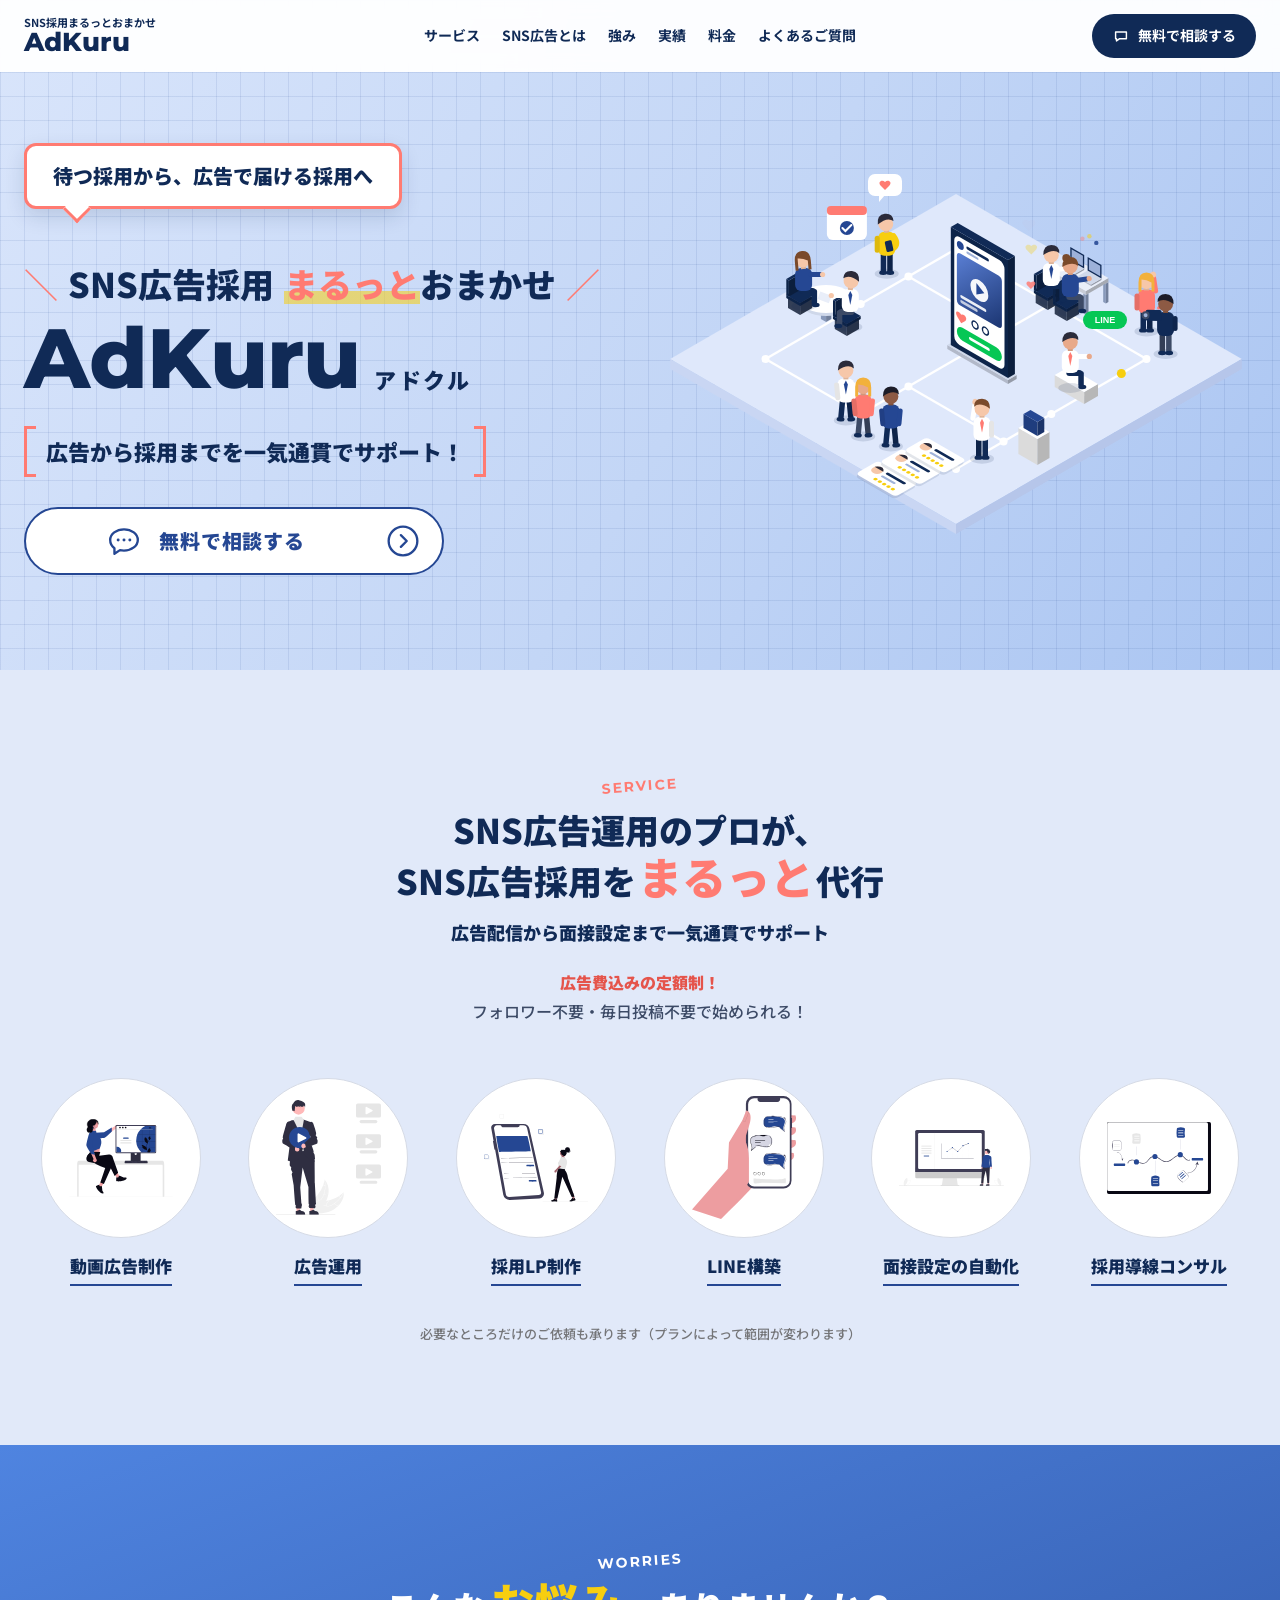
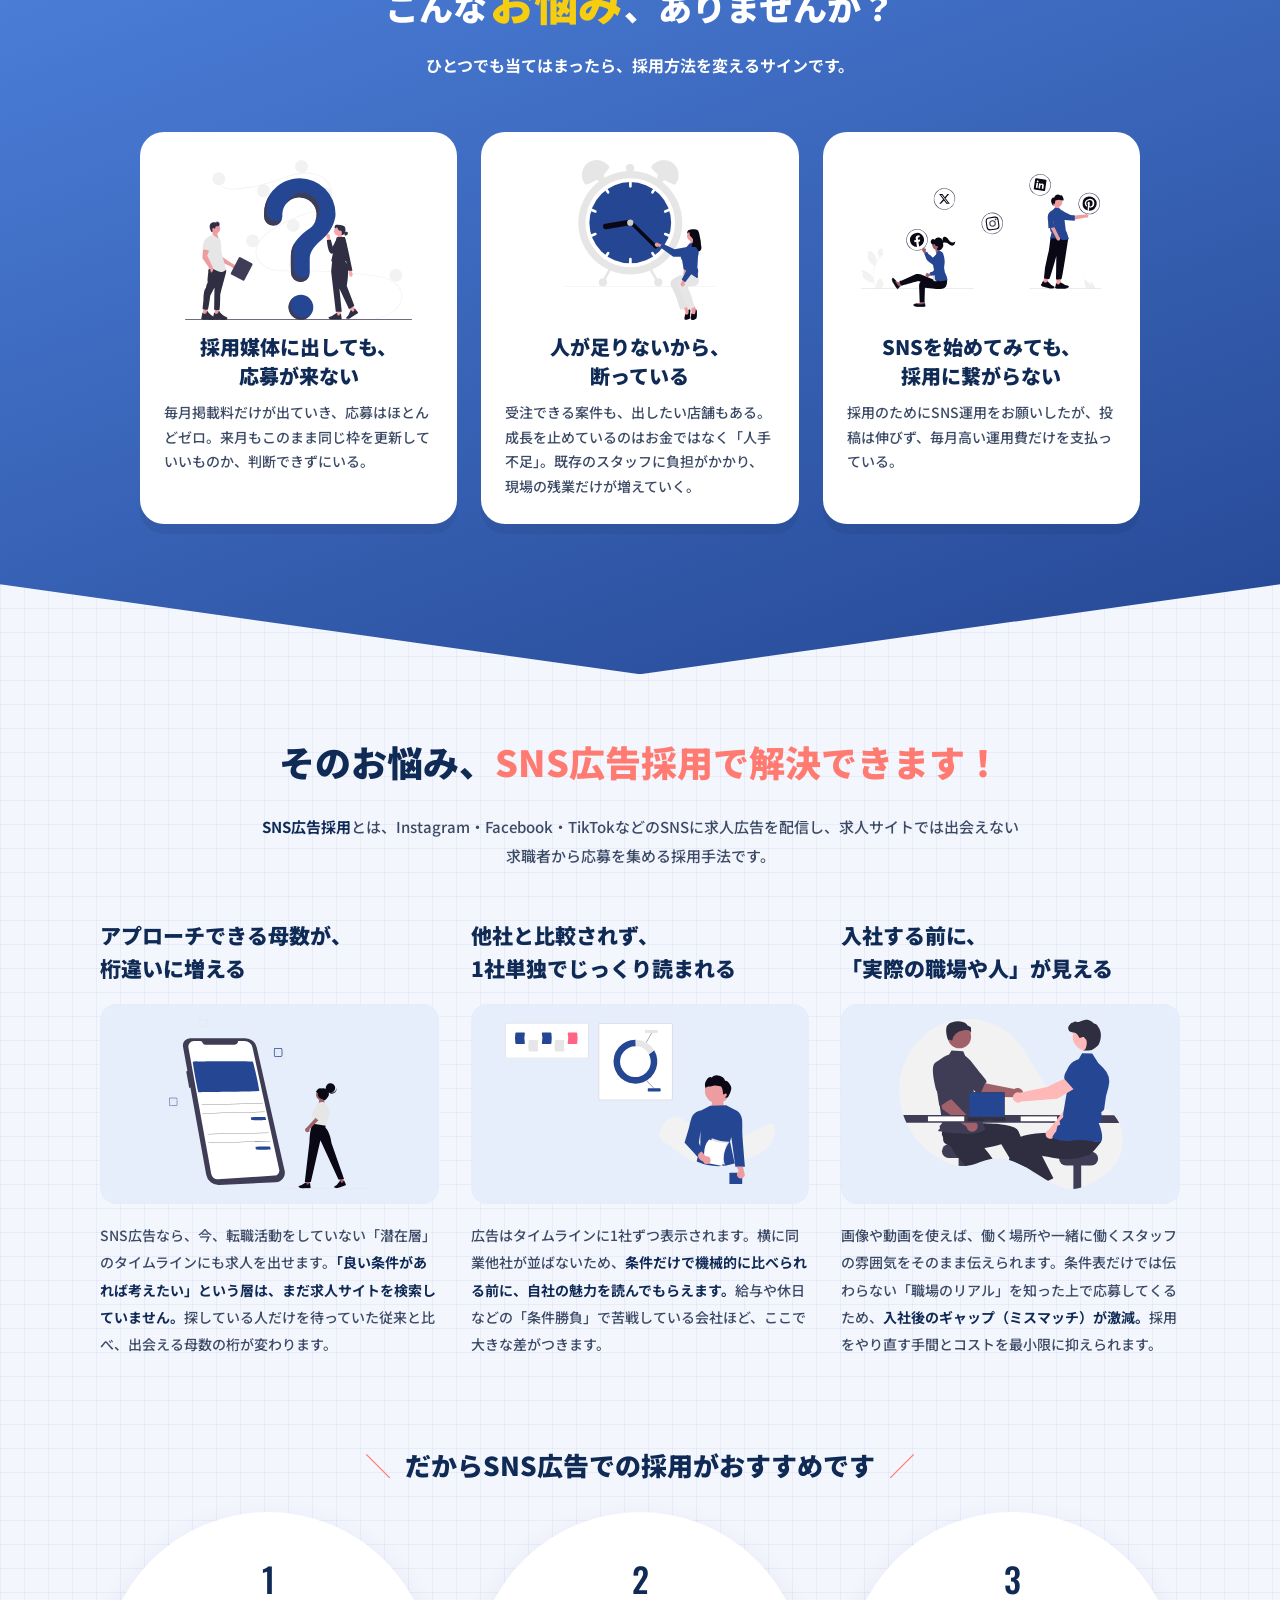
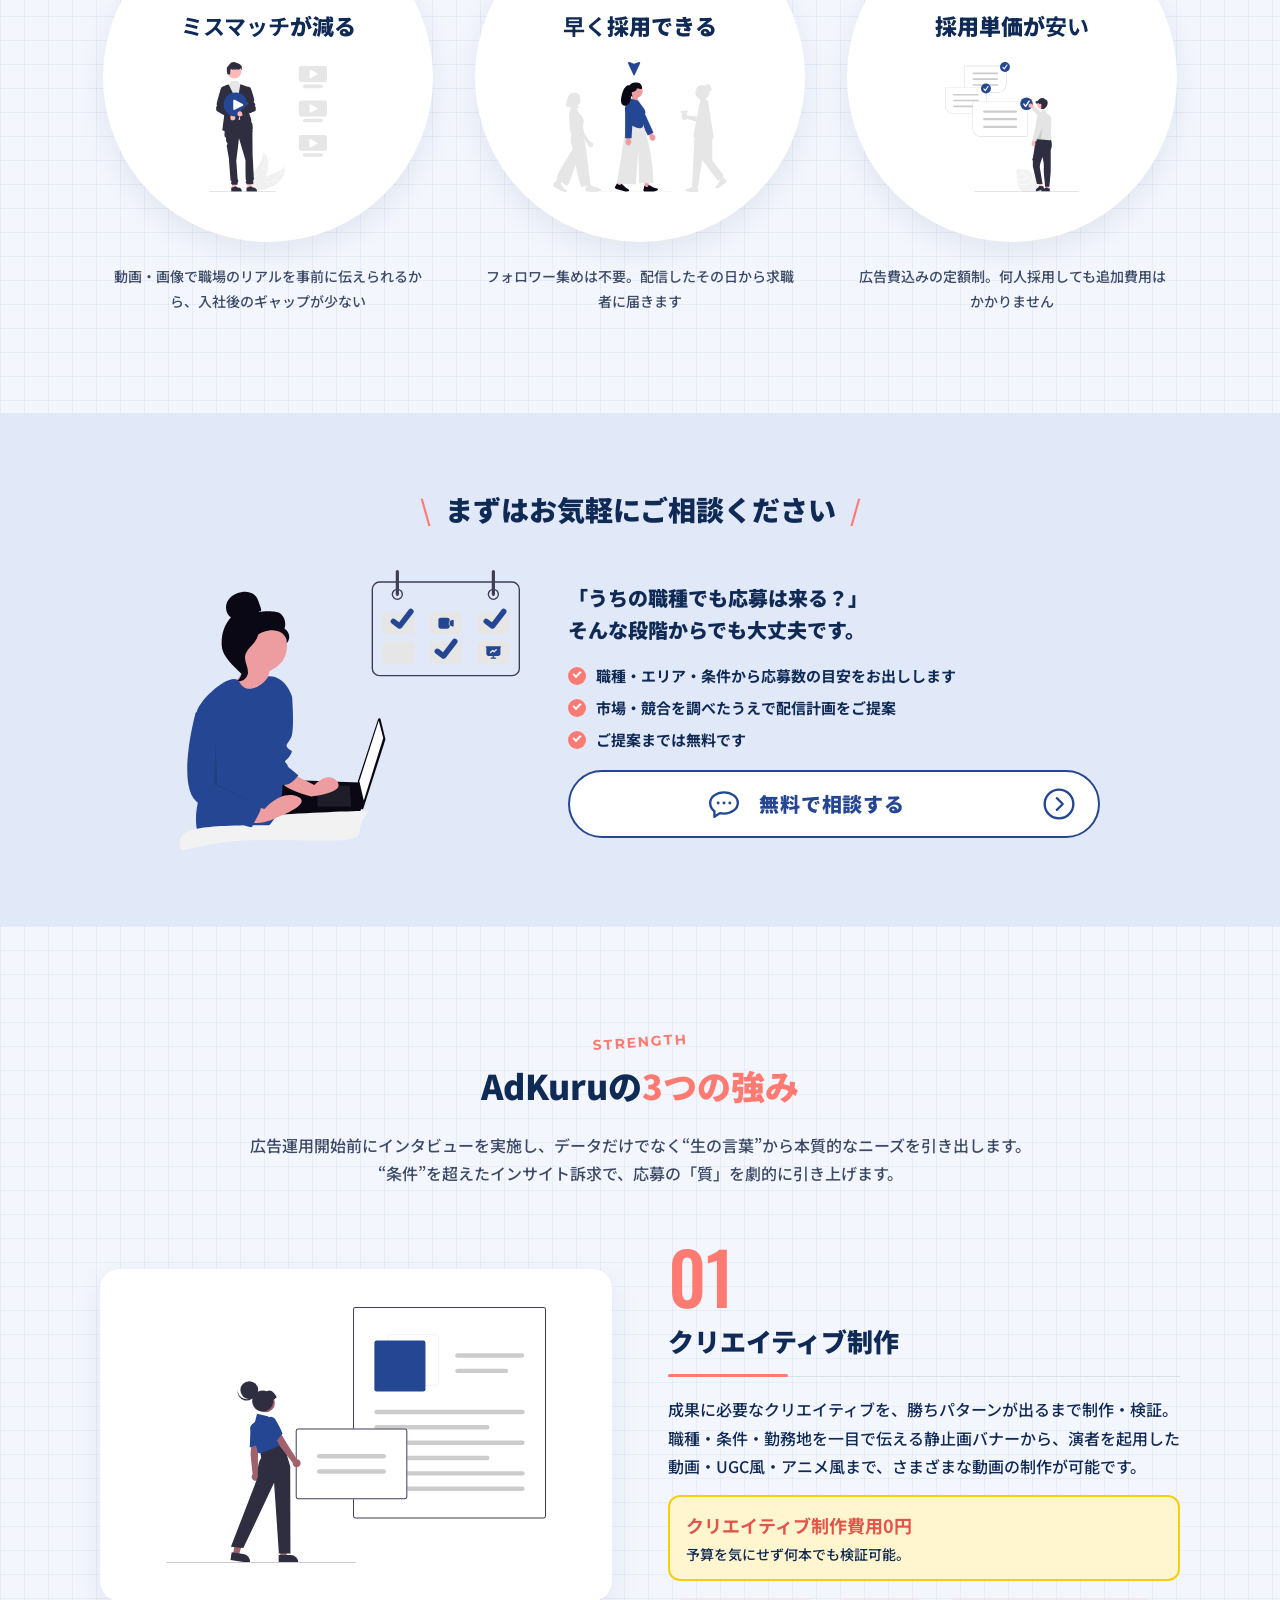
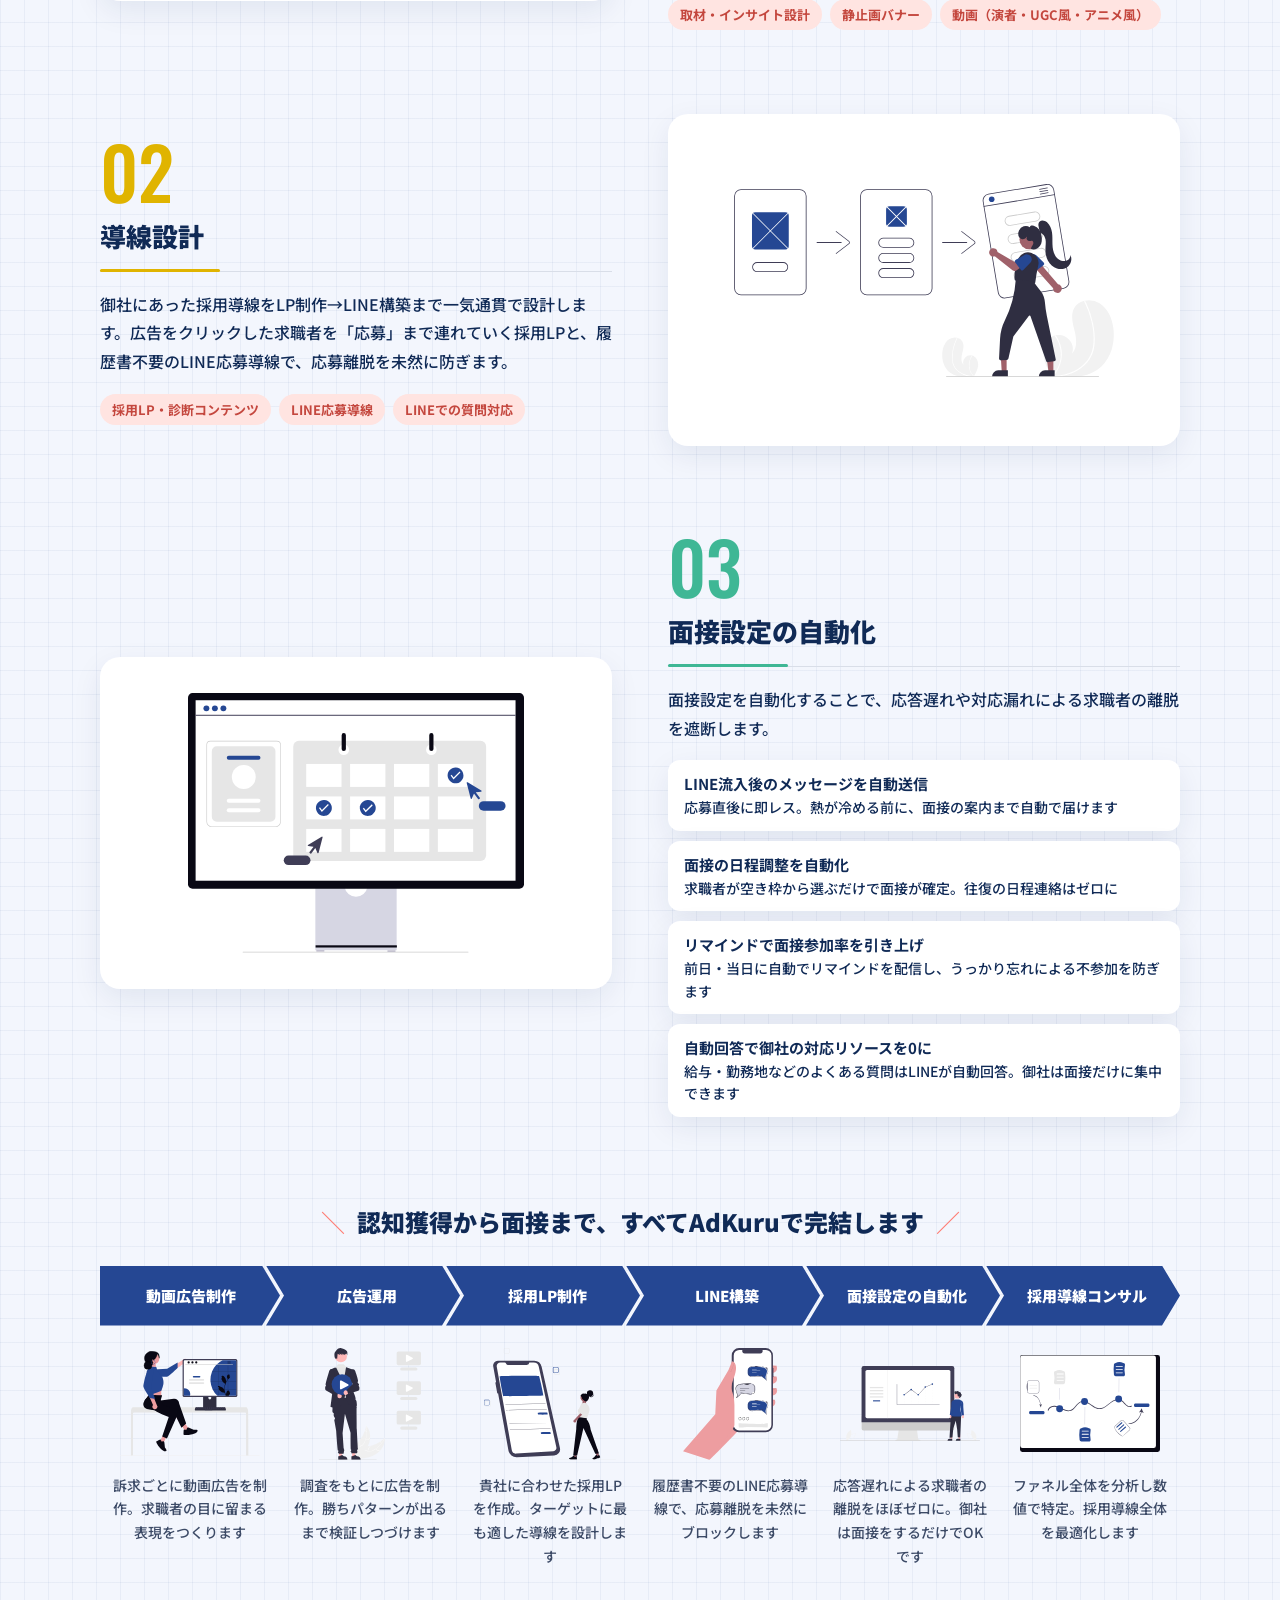
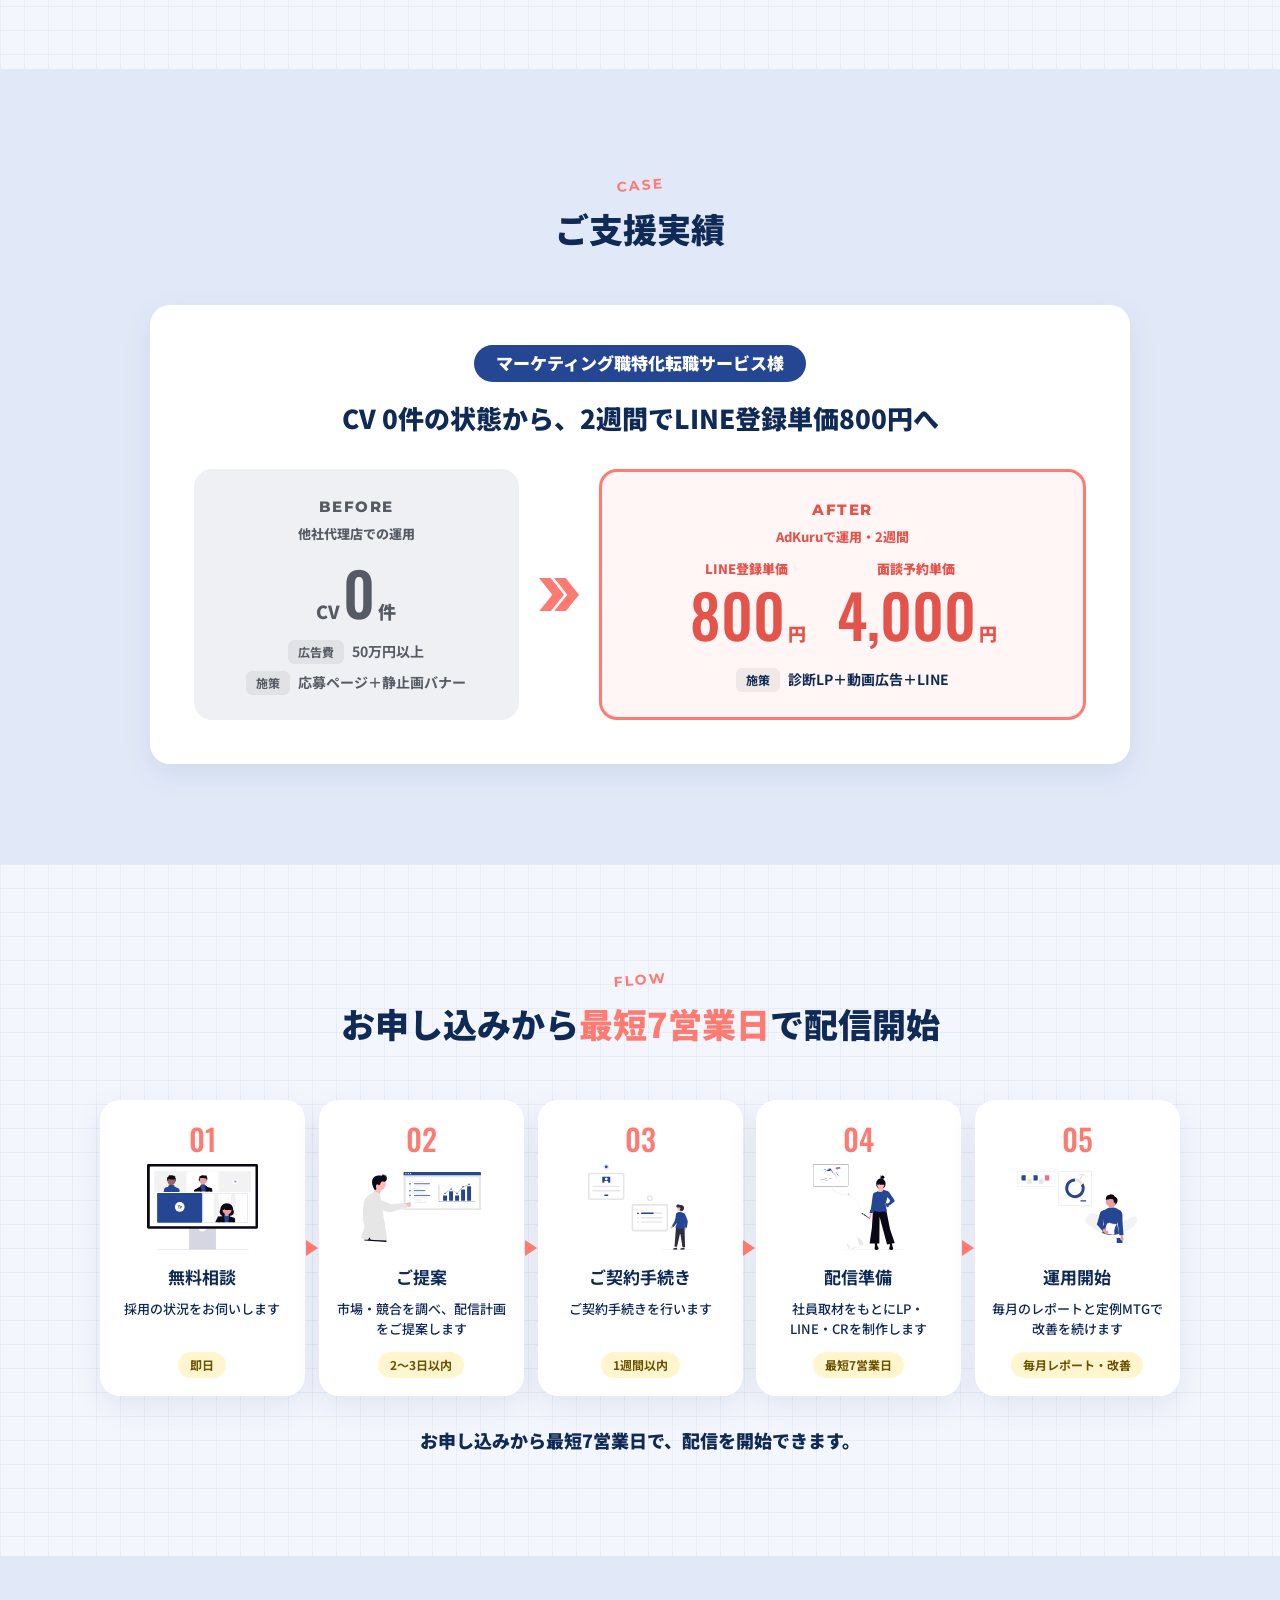
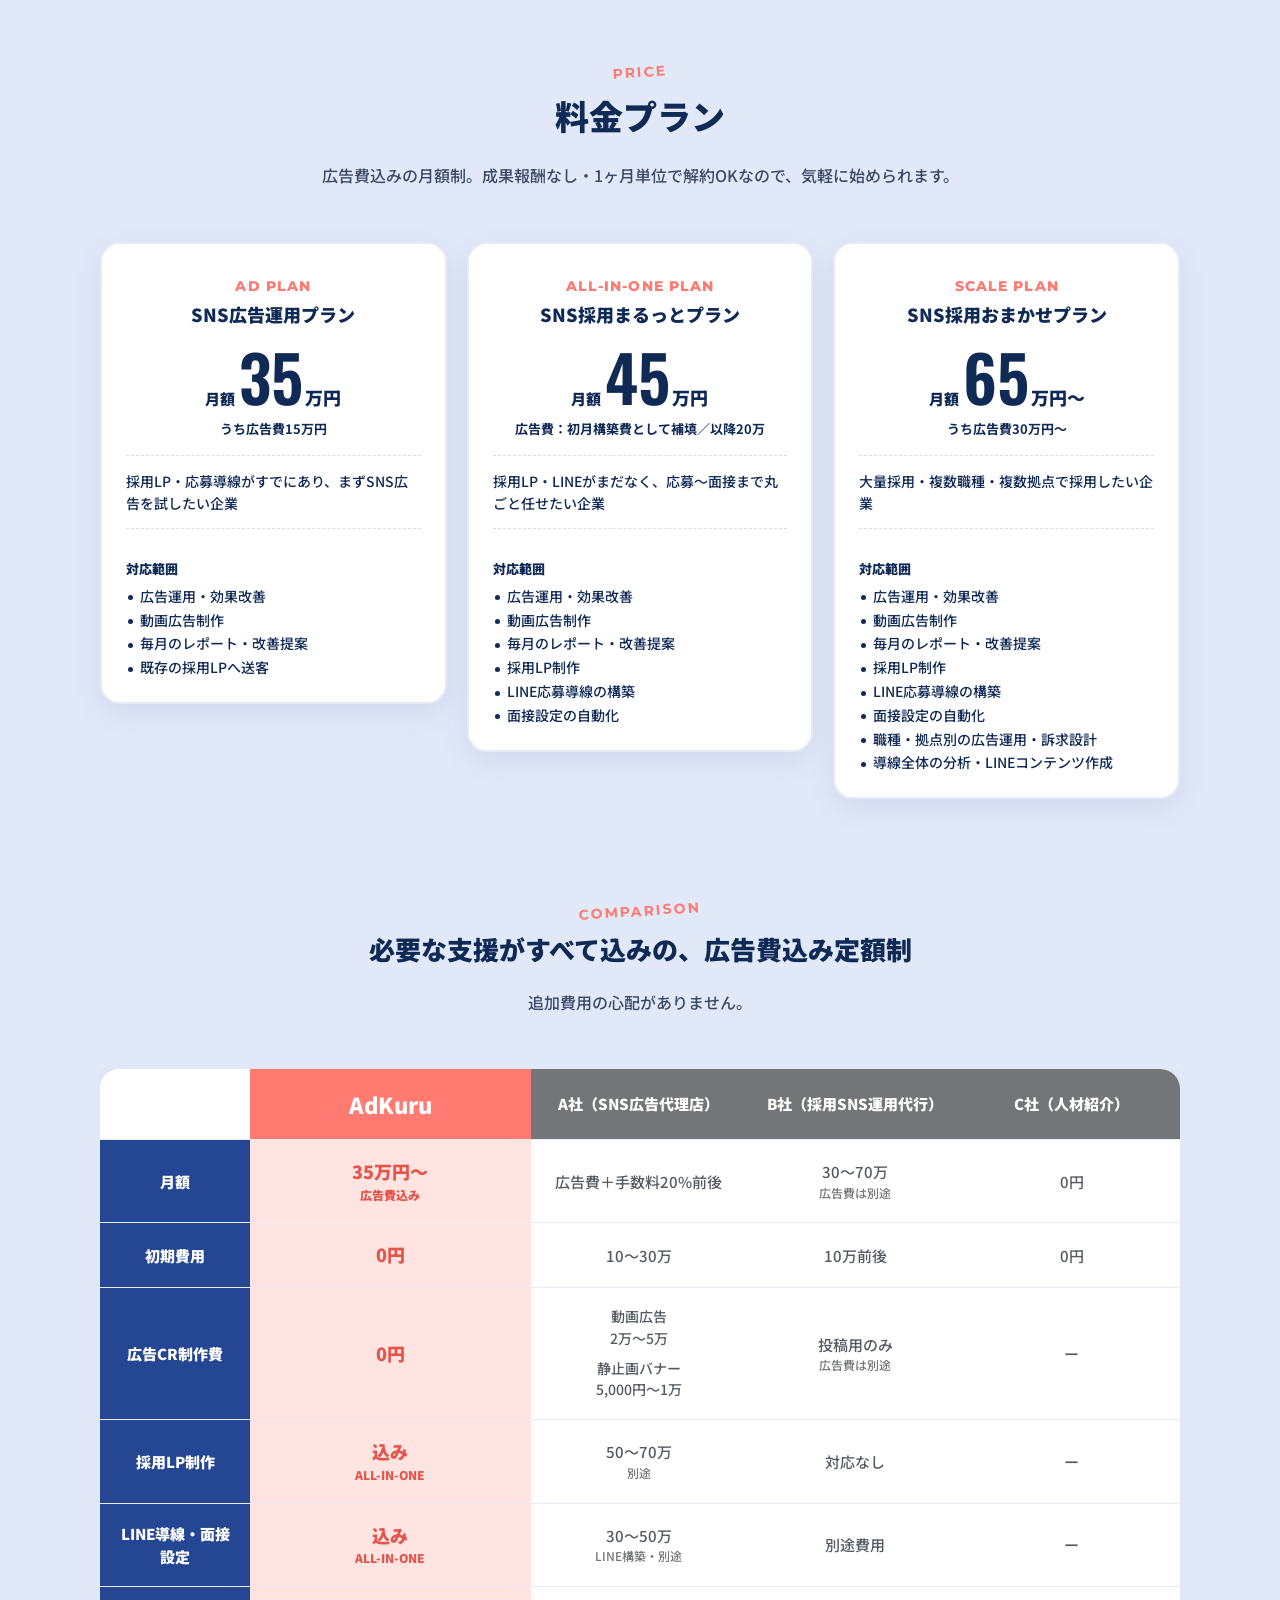
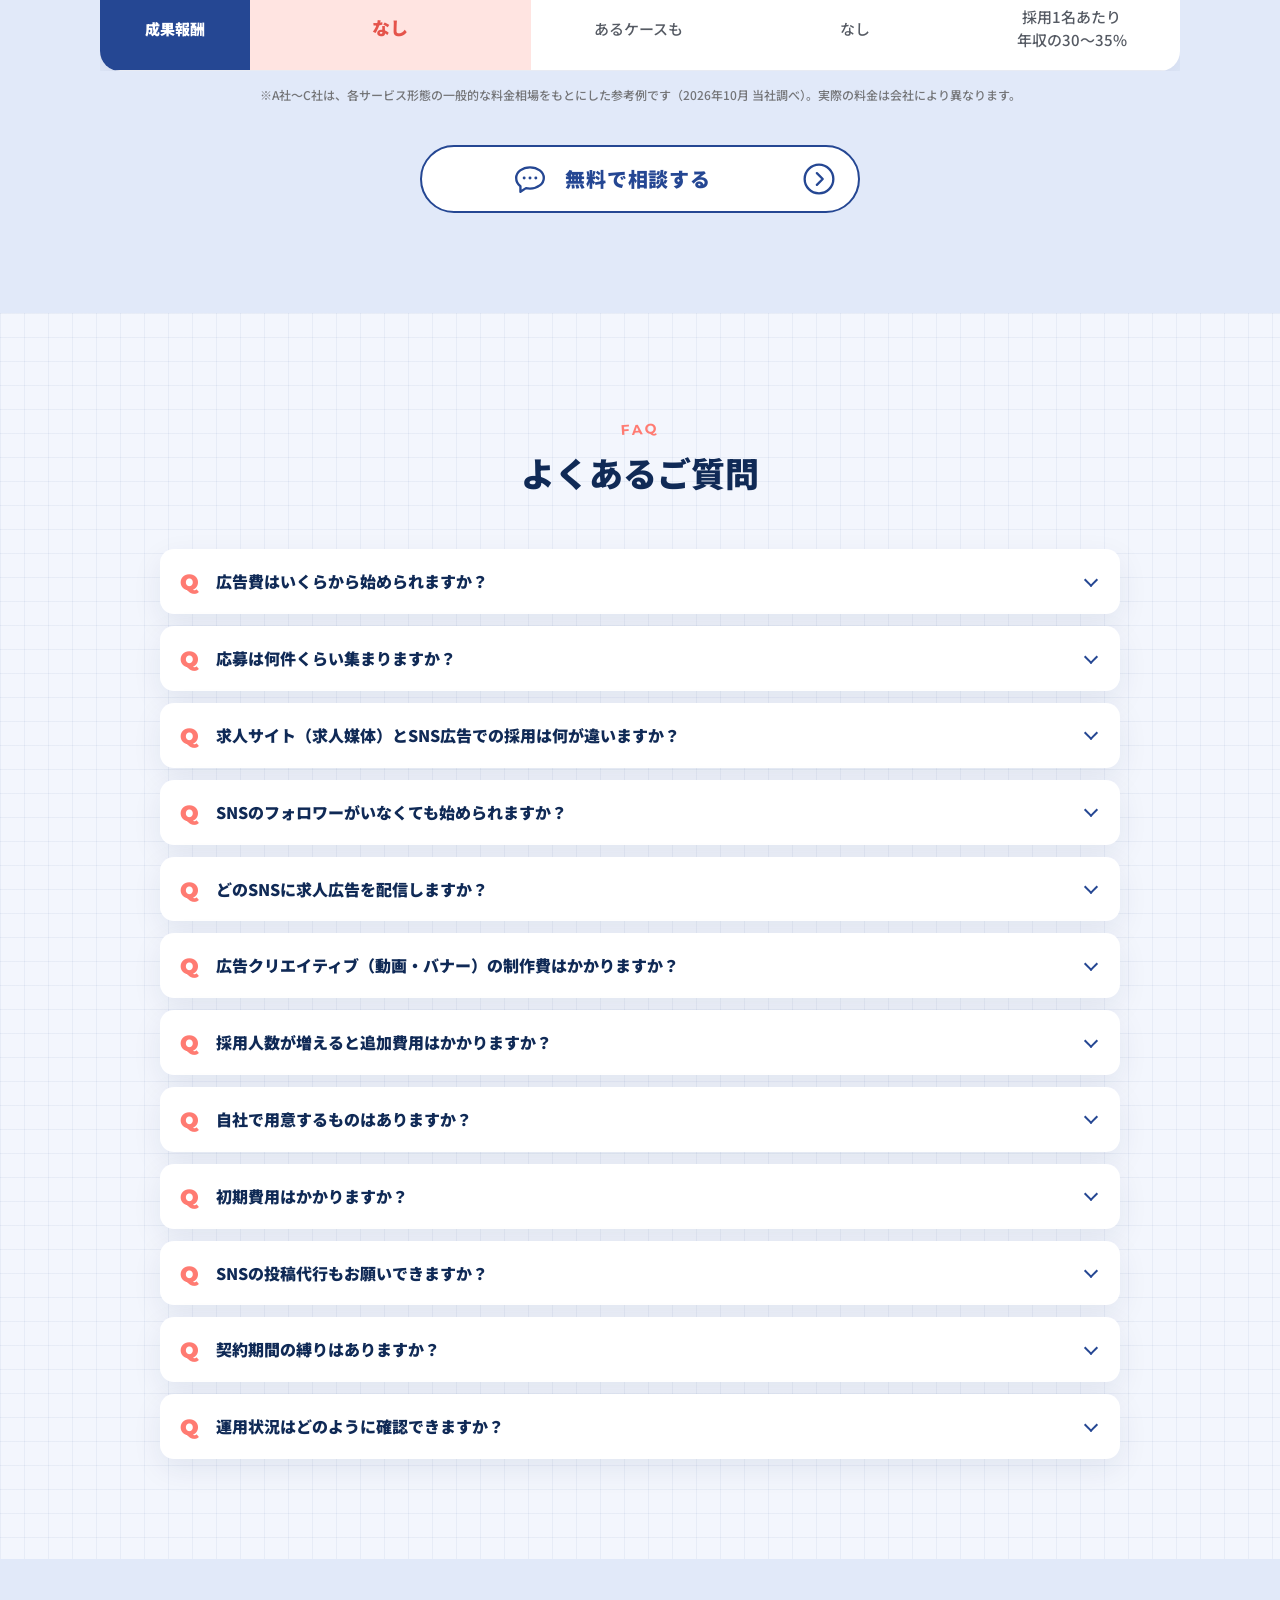
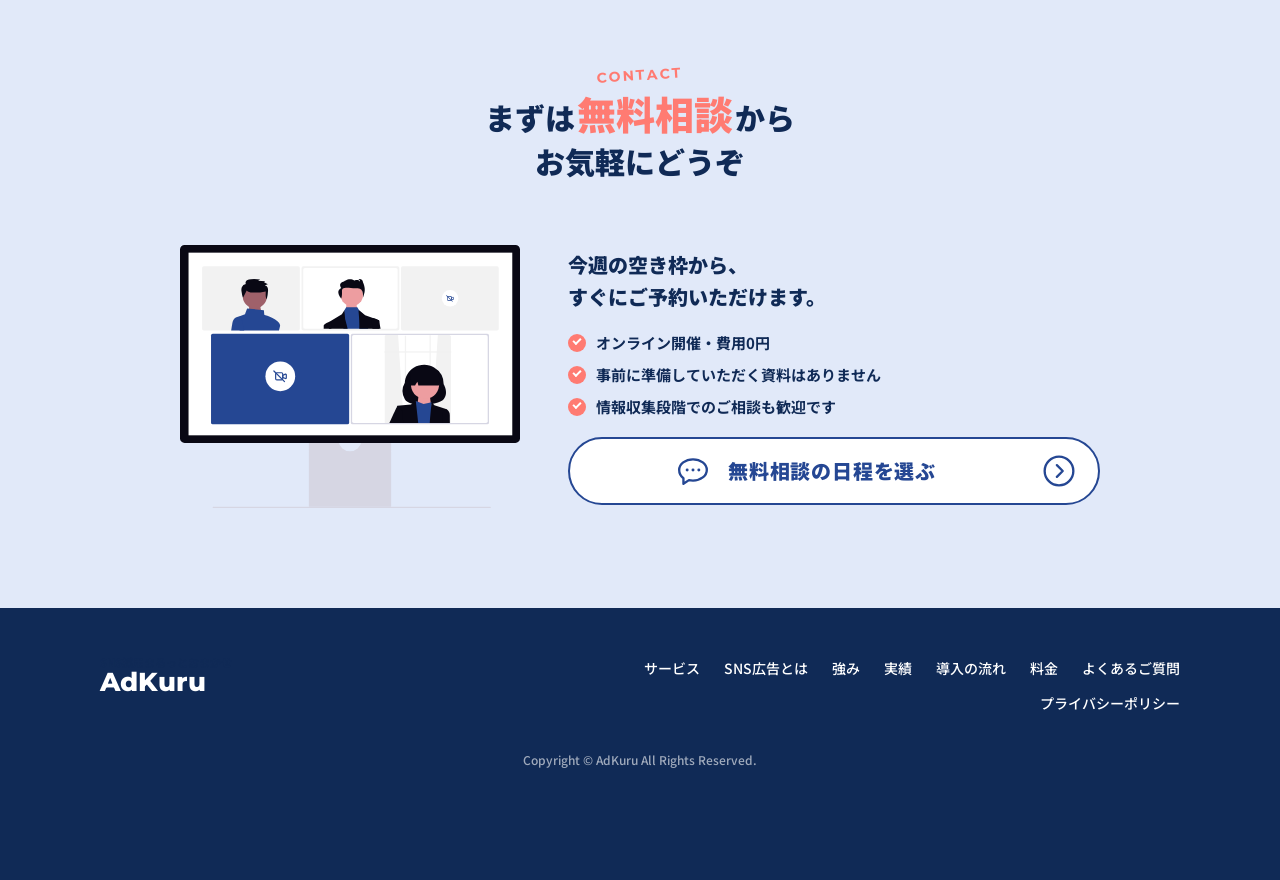
==== commit 24f66b42: "アクセス計測を追加：閲覧・滞在・読了セクション・相談ボタンをGASへ送信（bot・社内は除外） Co-Authored-By: Claude Opus 5.5 <noreply@anthropic.c" ====
--- a/index.html
+++ b/index.html
@@ -459,6 +459,6 @@
   </div>
 </dialog>
 <script src="https://asset.timerex.net/js/embed.js" defer></script>
-<script src="js/main.js?v=20261007e"></script>
+<script src="js/main.js?v=20261105a"></script>
 </body>
 </html>
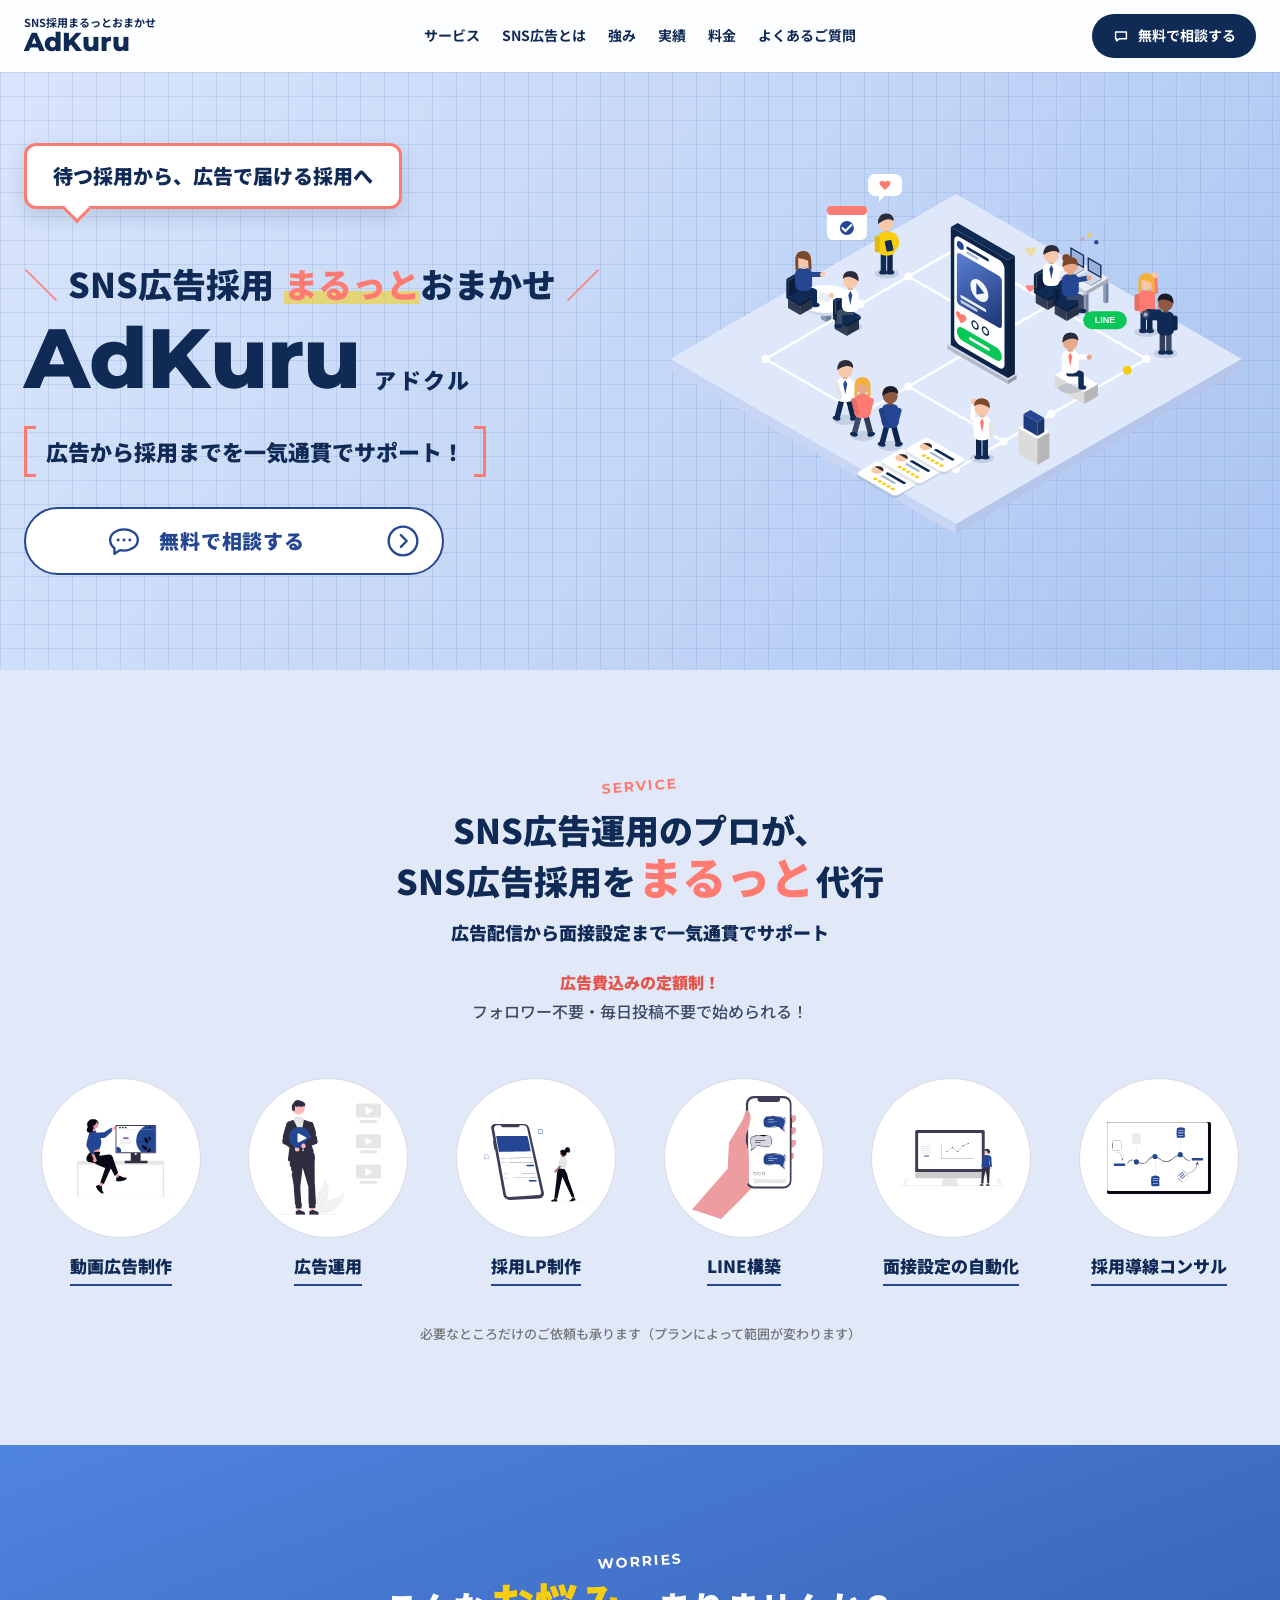
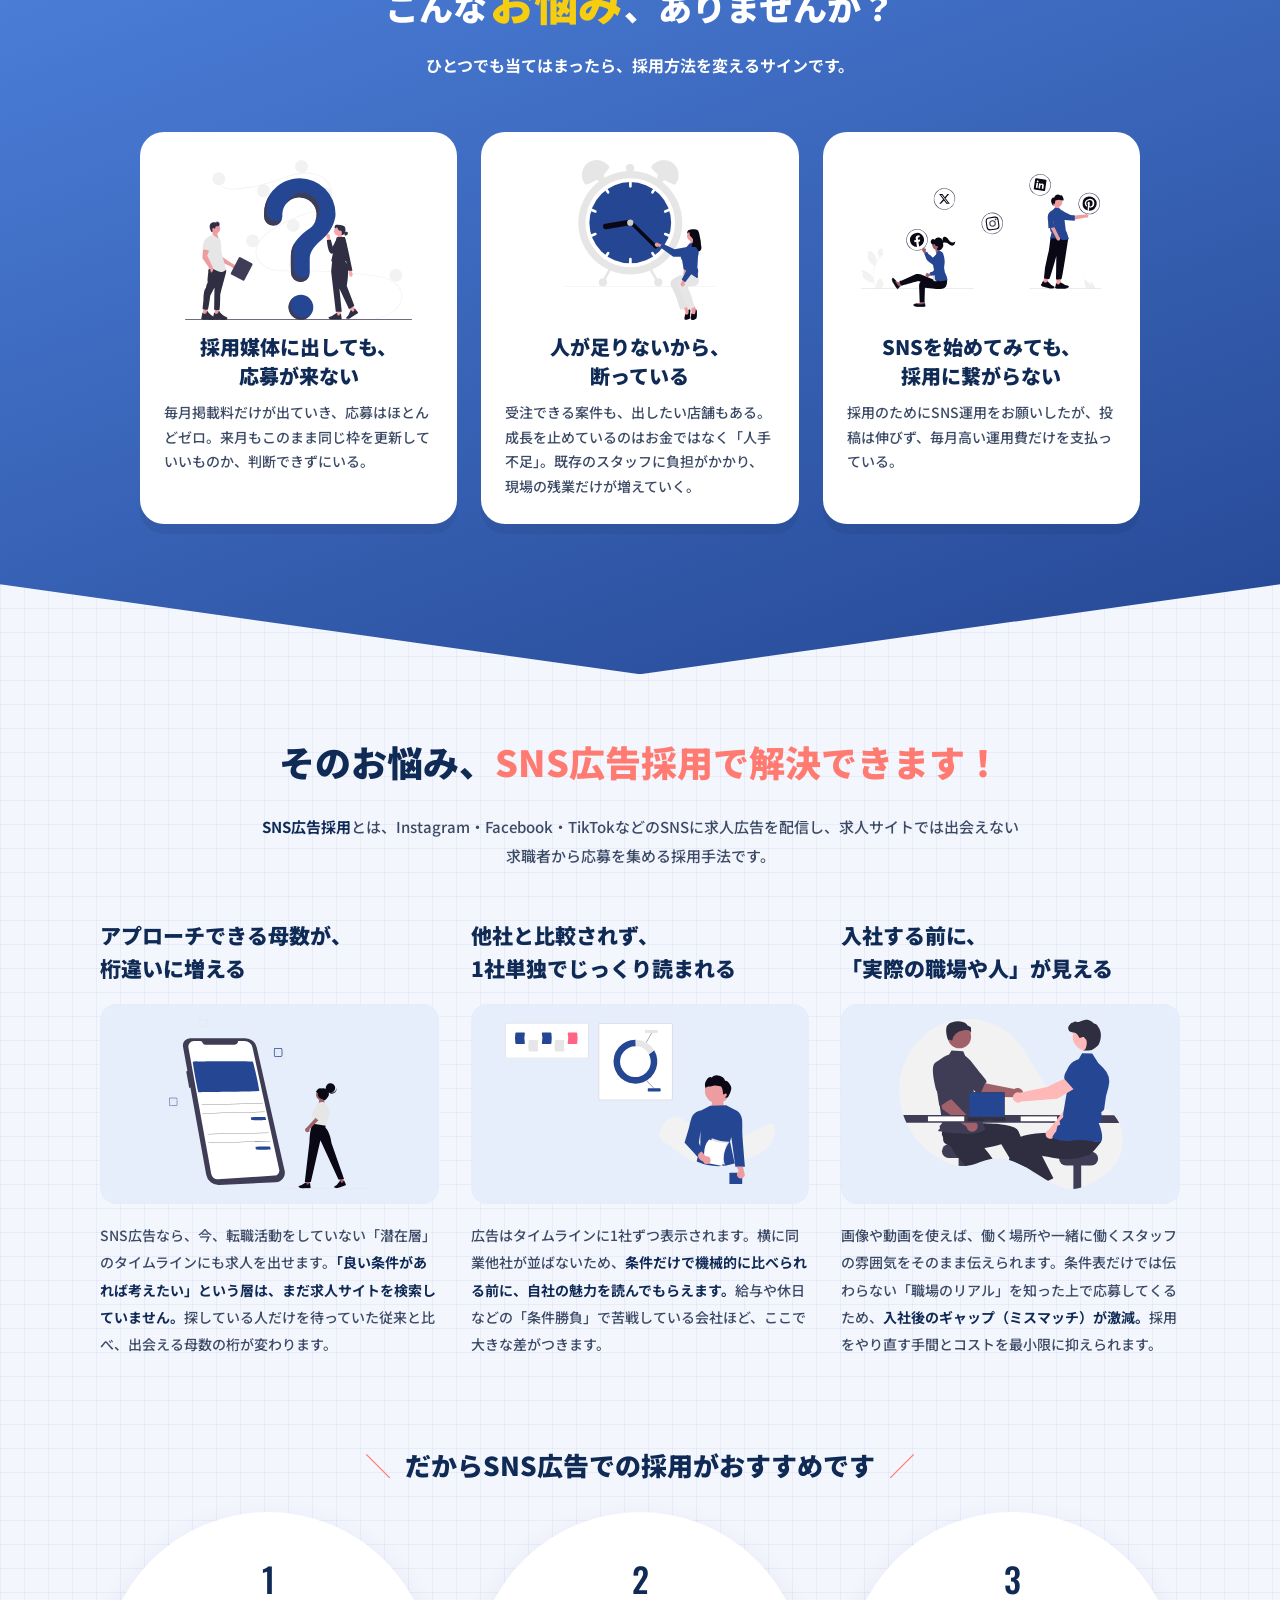
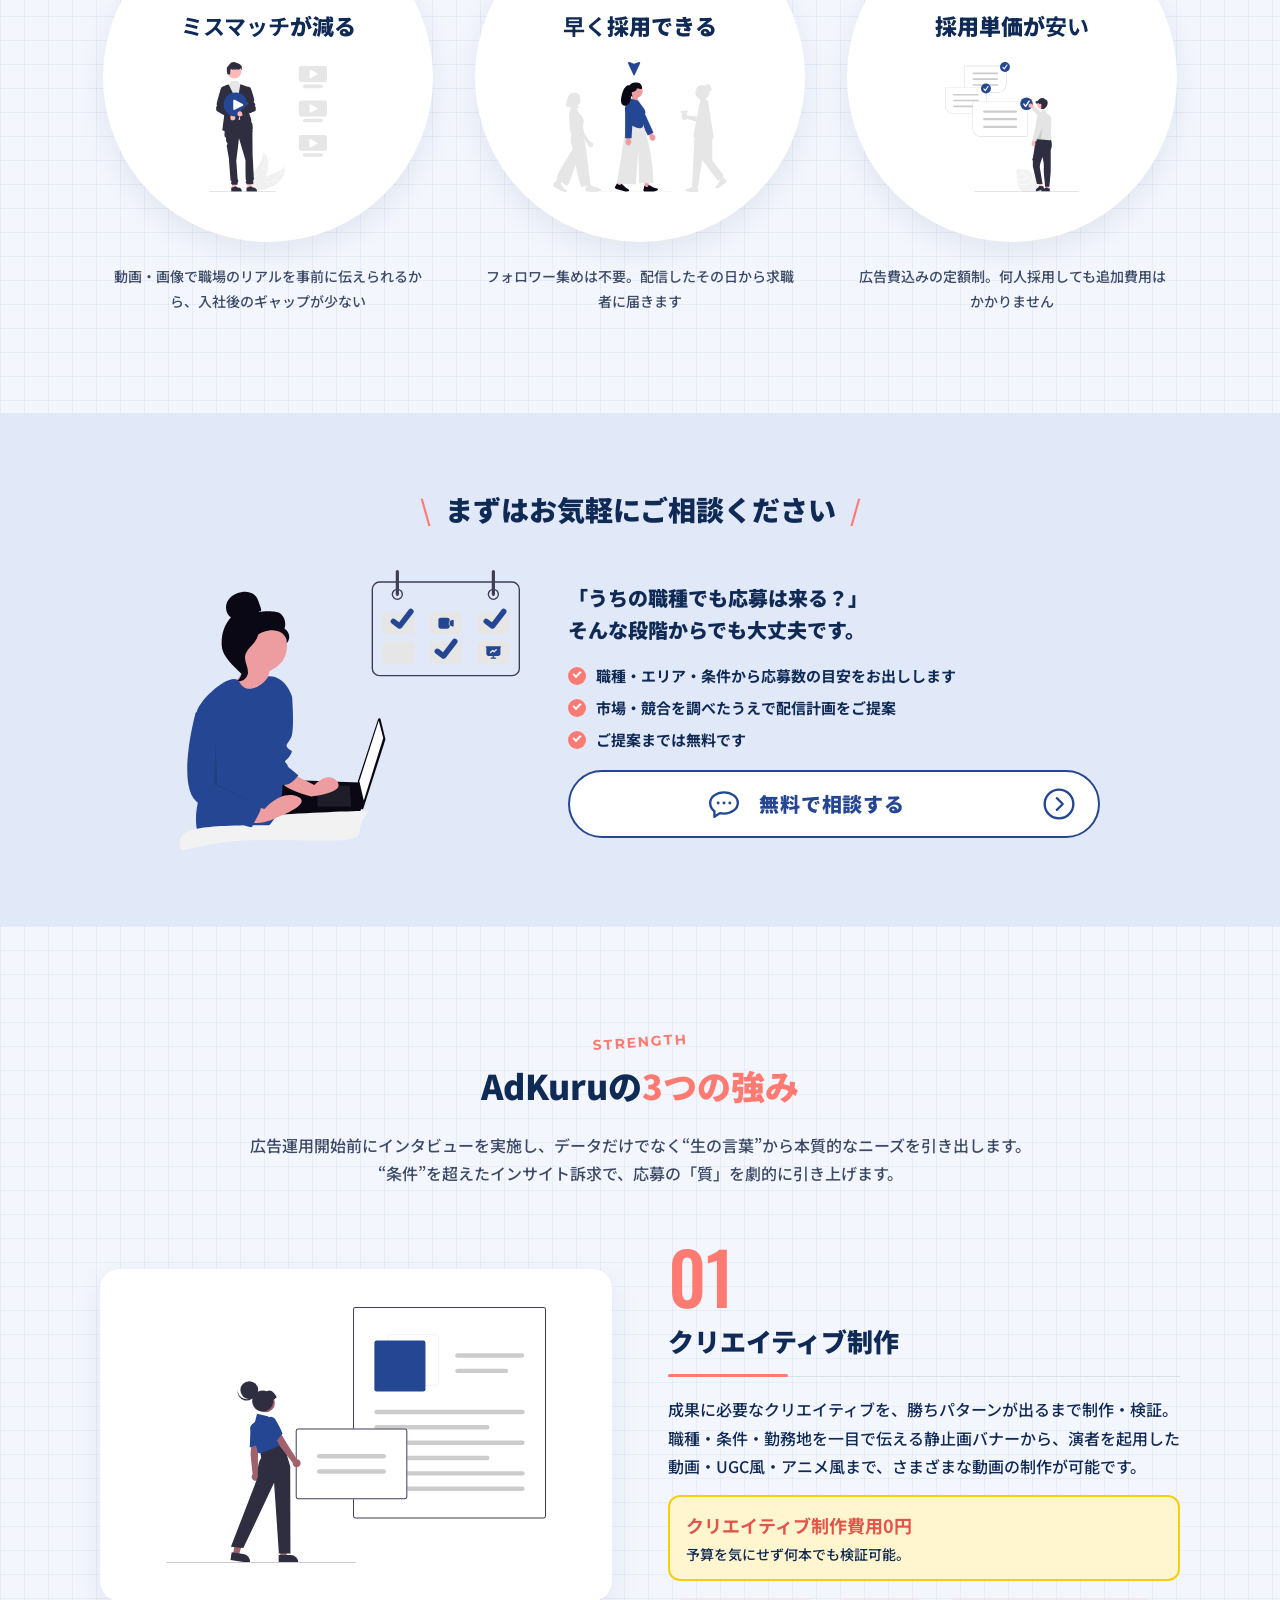
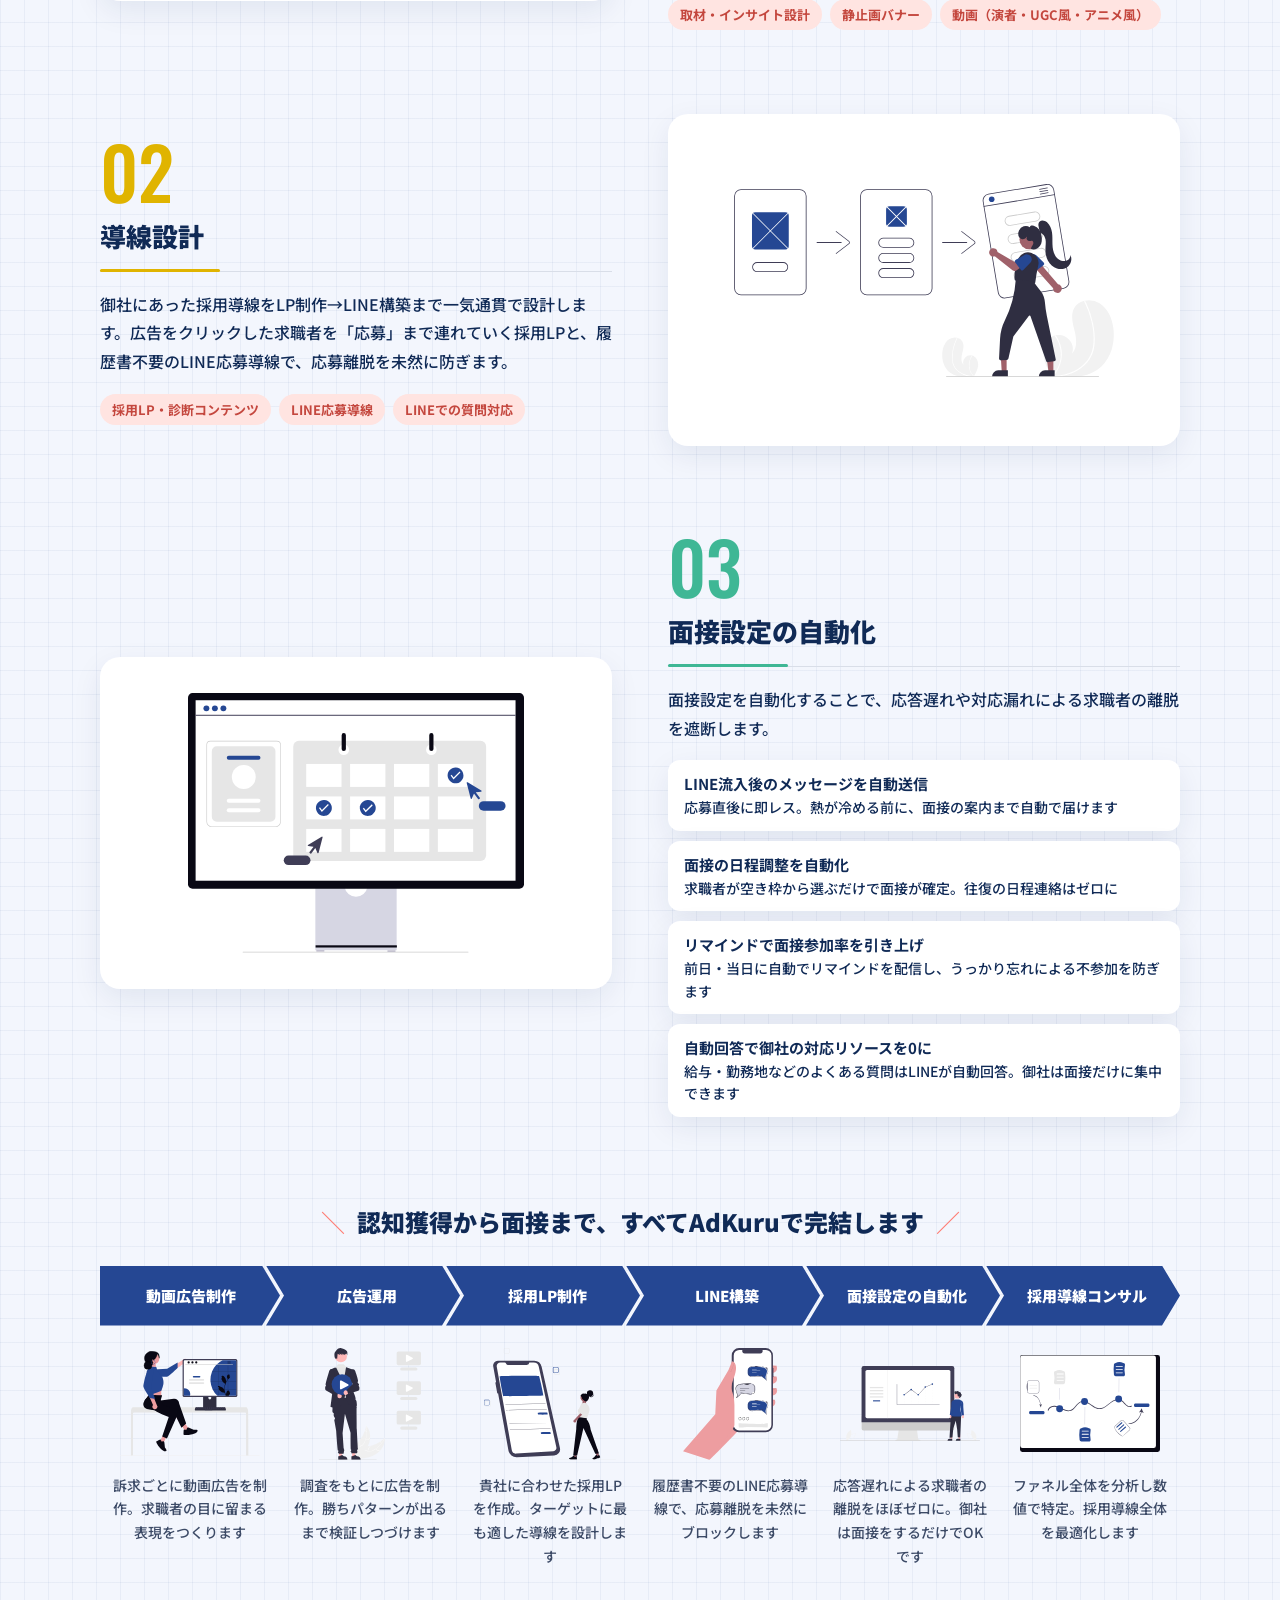
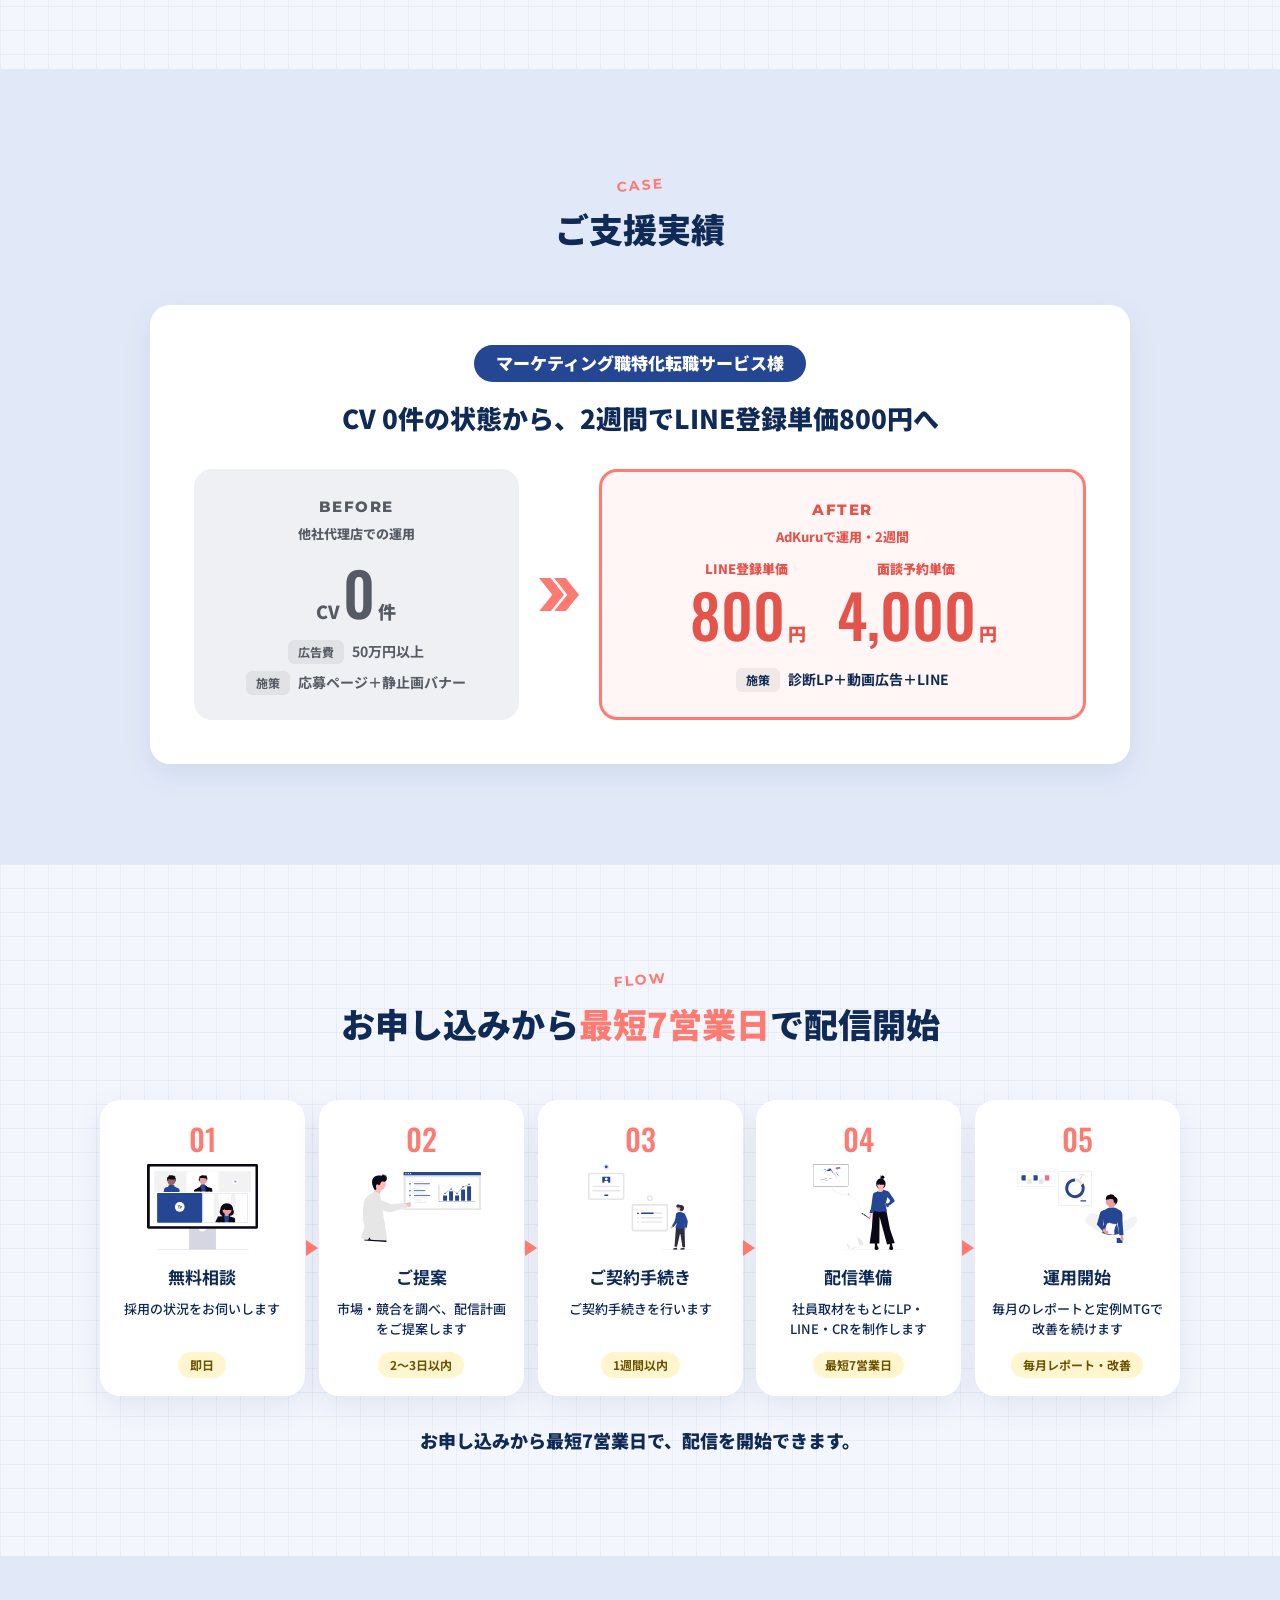
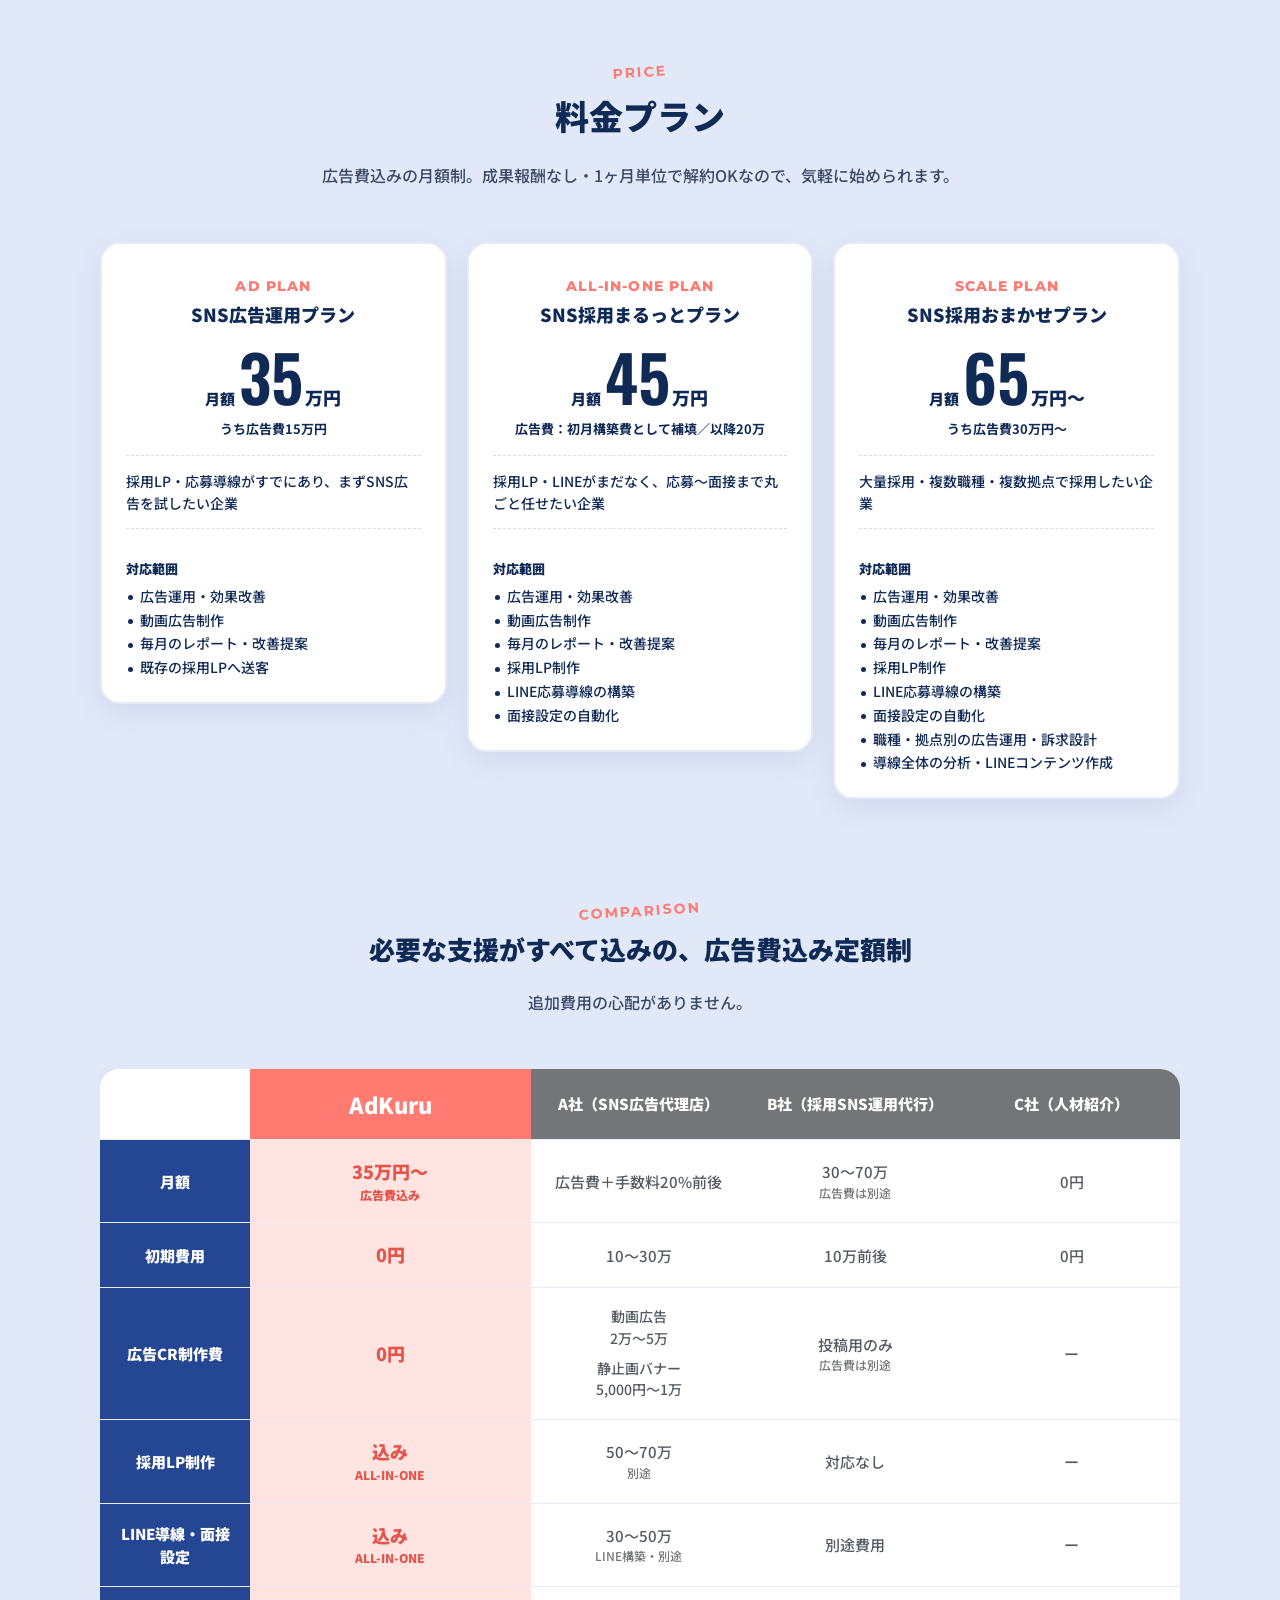
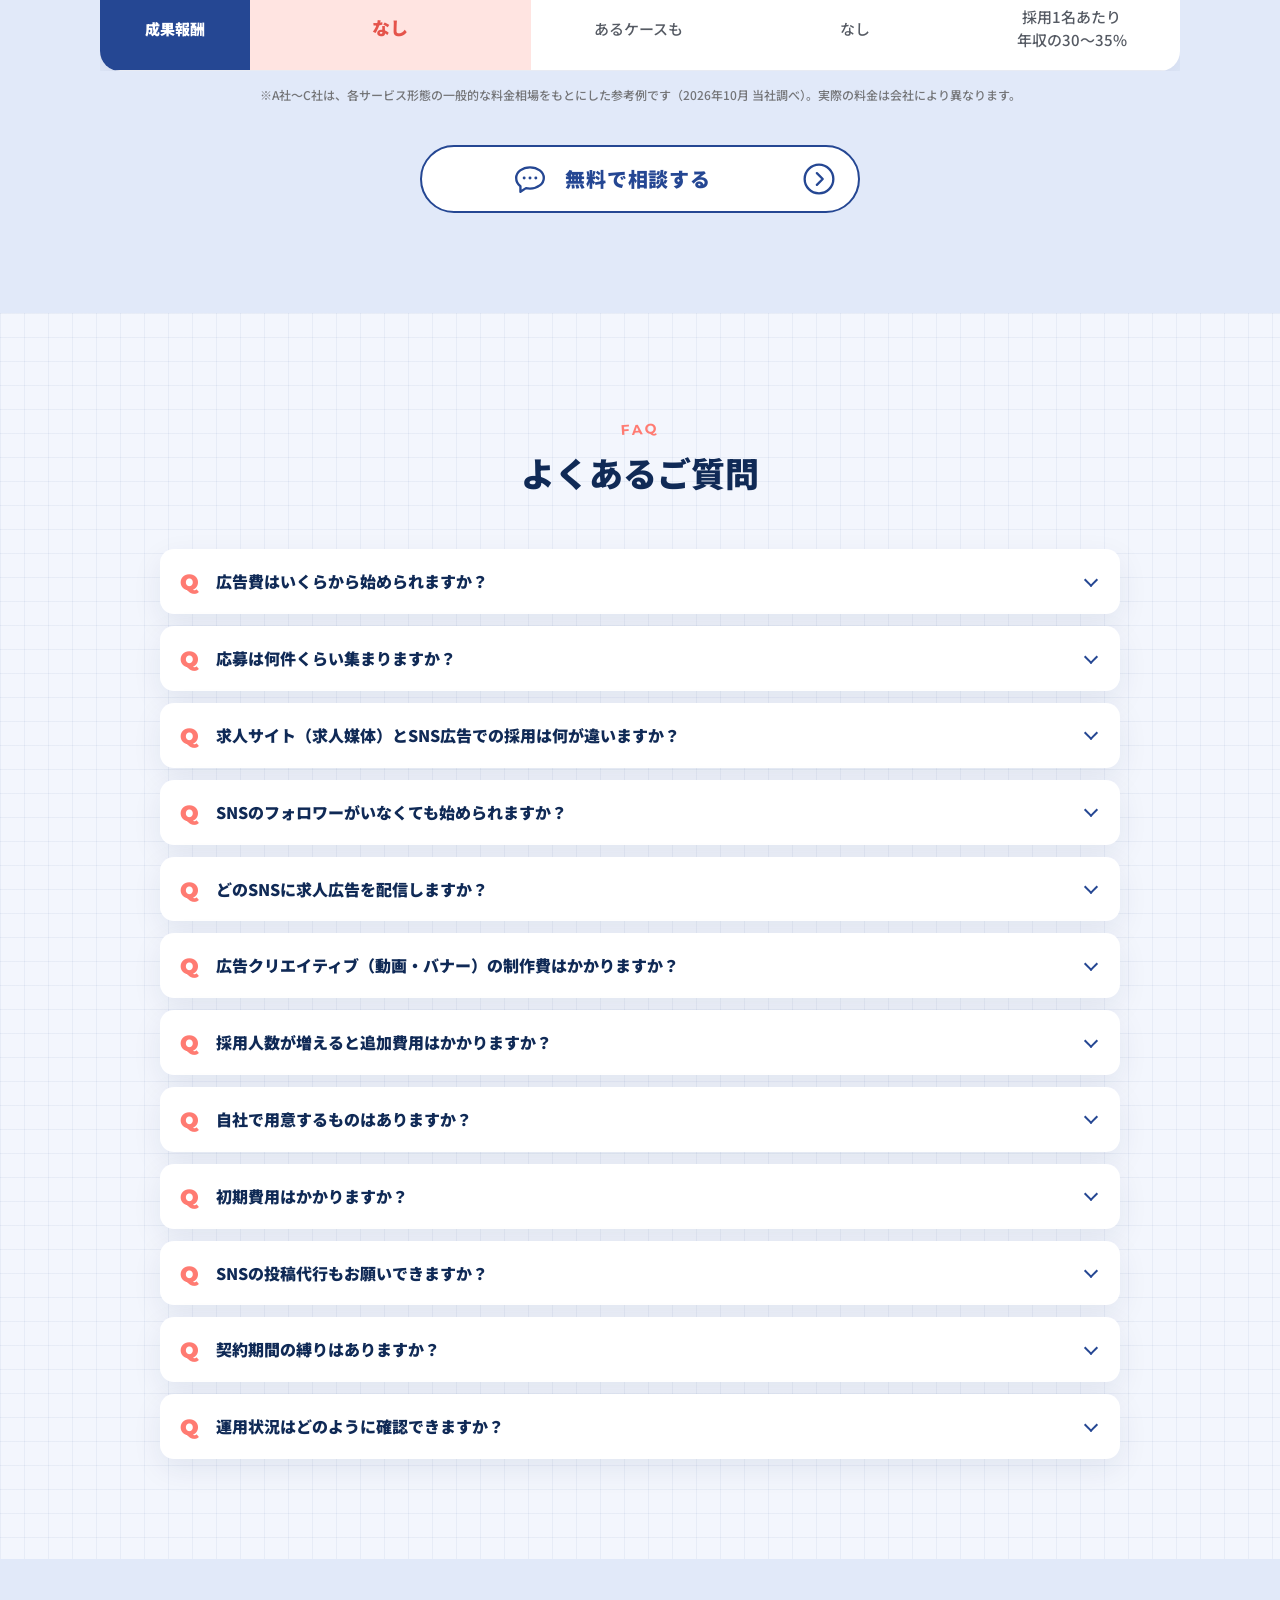
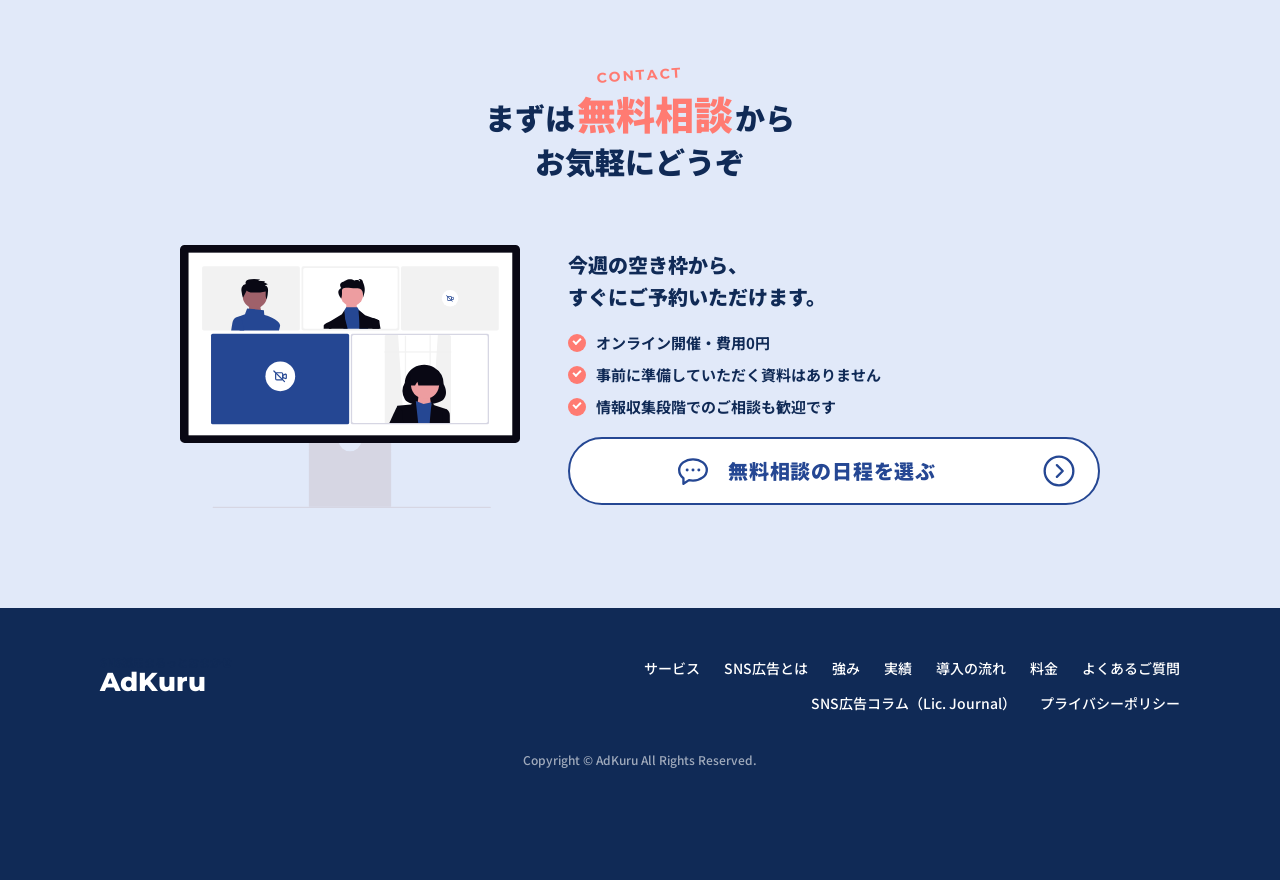
==== commit dc185812: "フッターにLic. Journal（SNS広告コラム）へのリンクを追加 Co-Authored-By: Claude Opus 5.5 <noreply@anthropic.com>" ====
--- a/index.html
+++ b/index.html
@@ -431,7 +431,7 @@
     </div>
     <nav class="footer__nav">
       <a href="#service">サービス</a><a href="#reason">SNS広告とは</a><a href="#strength">強み</a><a href="#case">実績</a><a href="#flow">導入の流れ</a><a href="#price">料金</a><a href="#faq">よくあるご質問</a>
-      <a href="privacy/">プライバシーポリシー</a>
+      <a href="https://journal.lic-inc.co.jp/category/ads/">SNS広告コラム（Lic. Journal）</a><a href="privacy/">プライバシーポリシー</a>
     </nav>
   </div>
   <p class="footer__copy">Copyright &copy; AdKuru All Rights Reserved.</p>
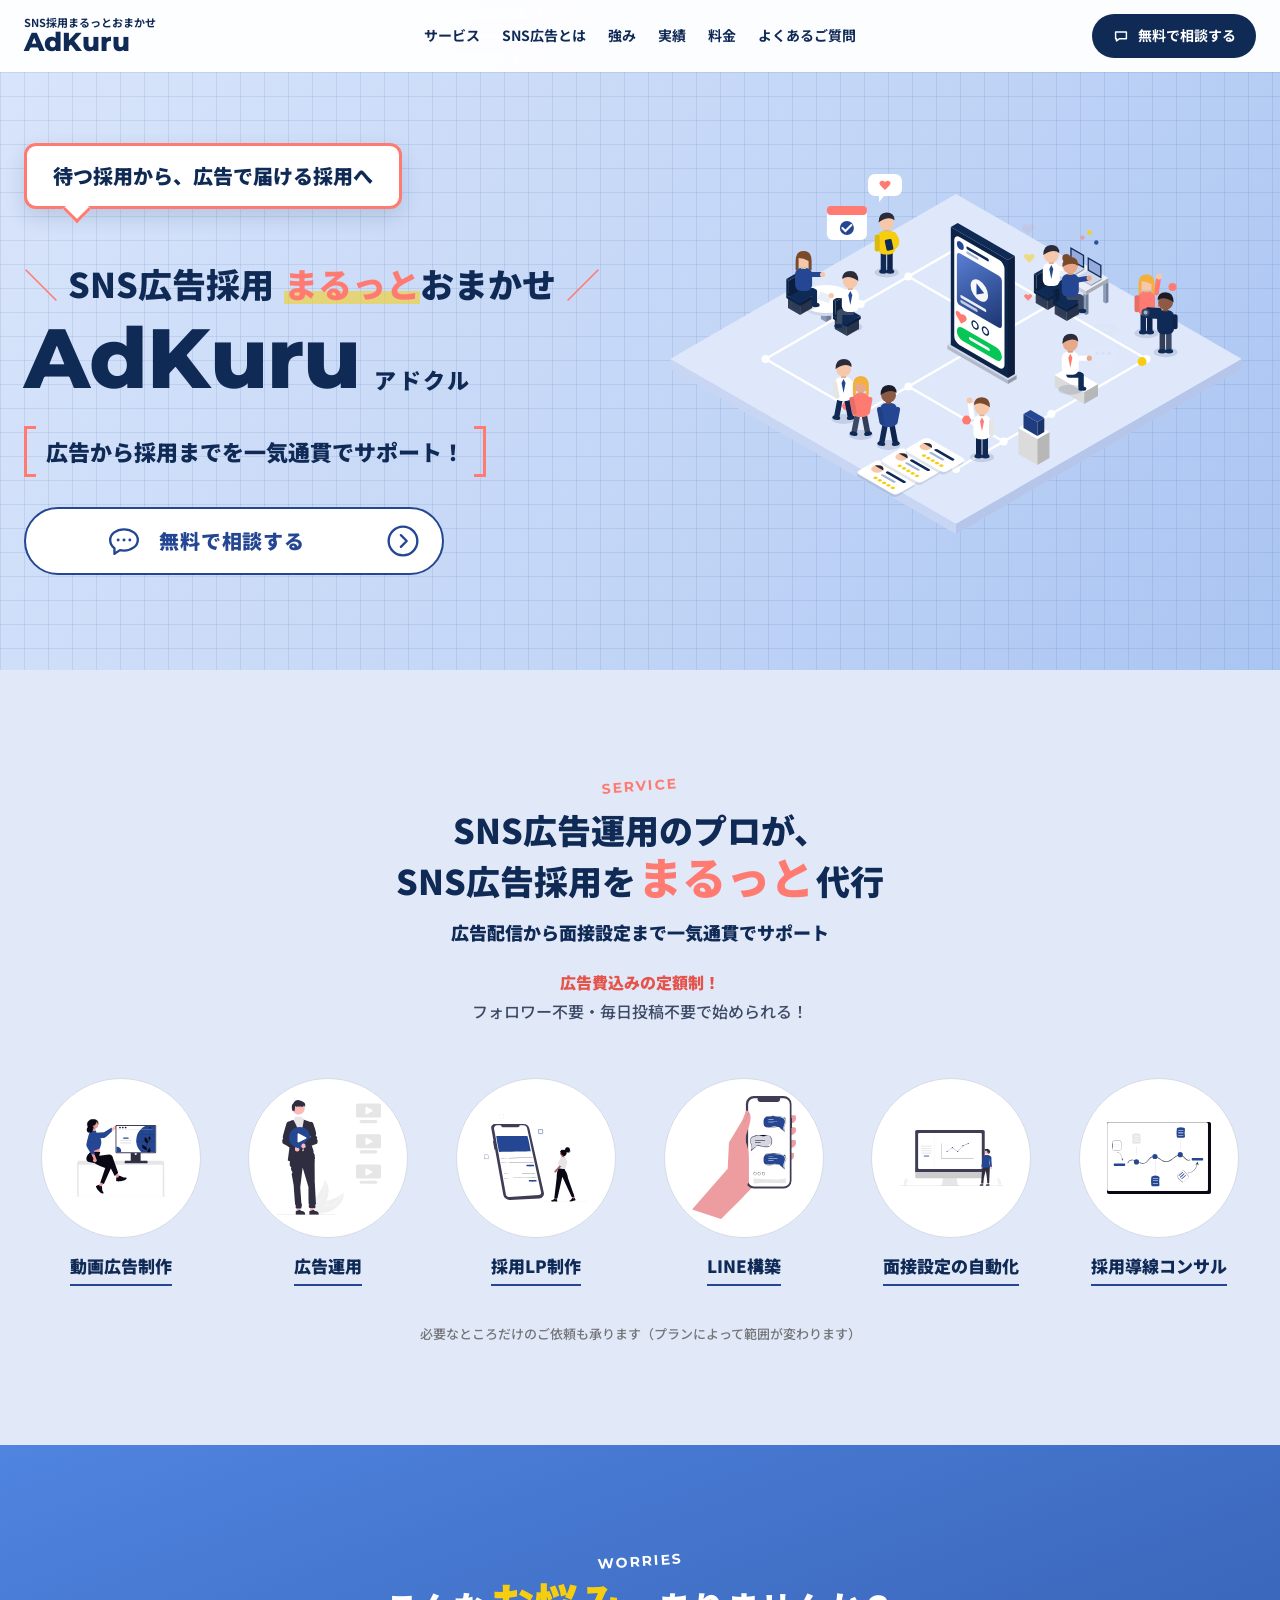
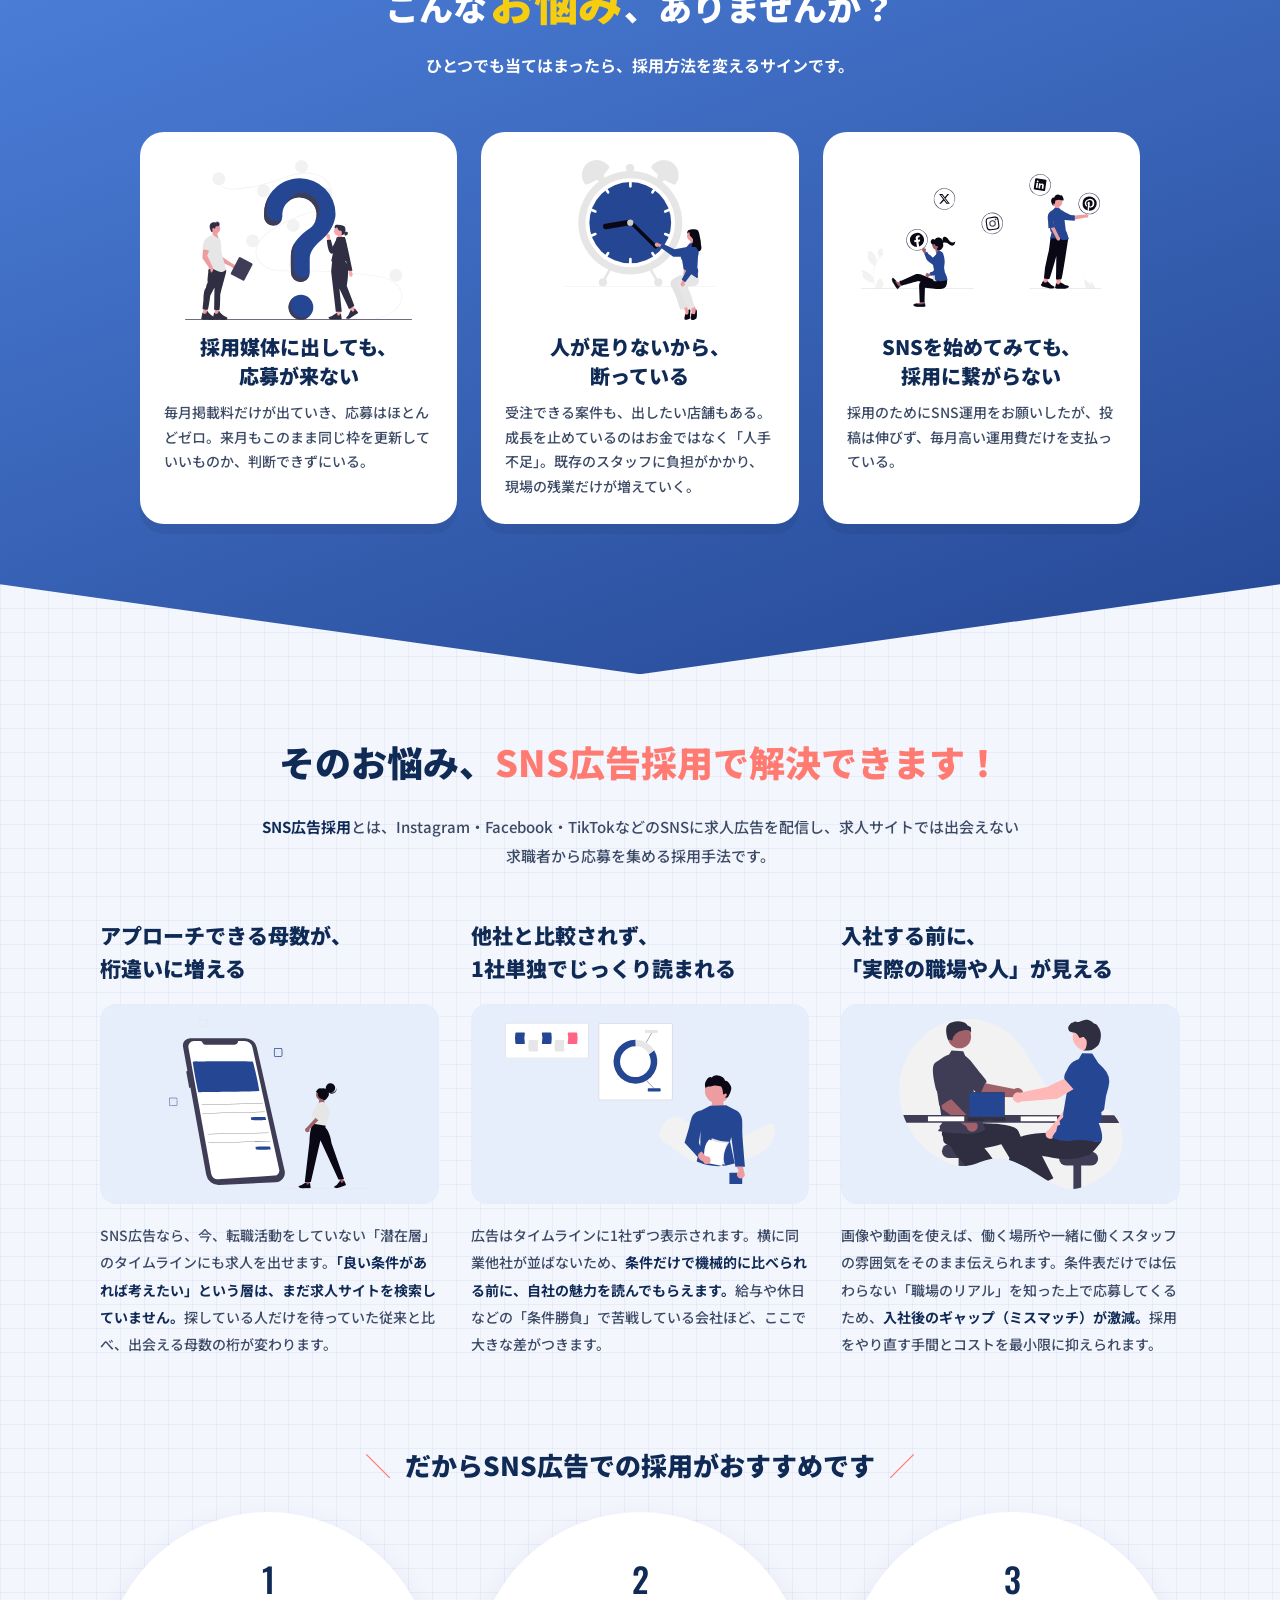
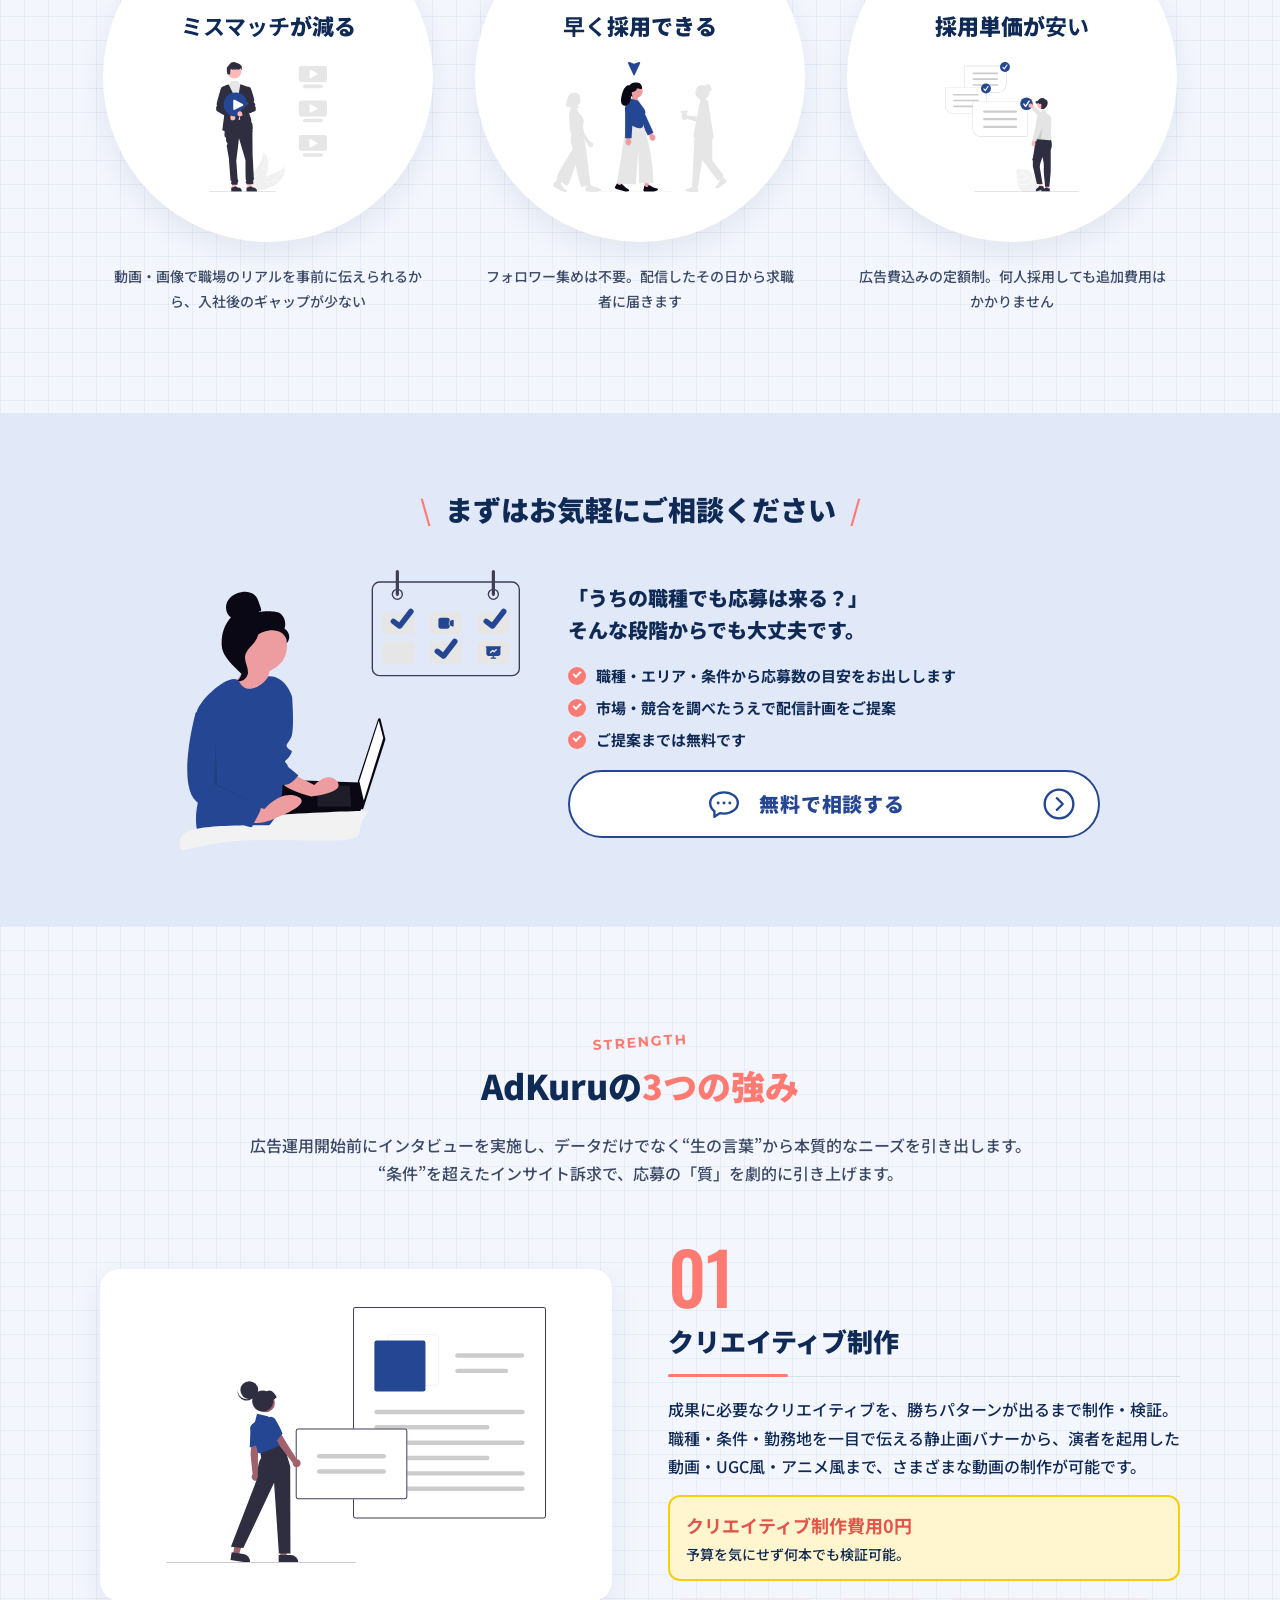
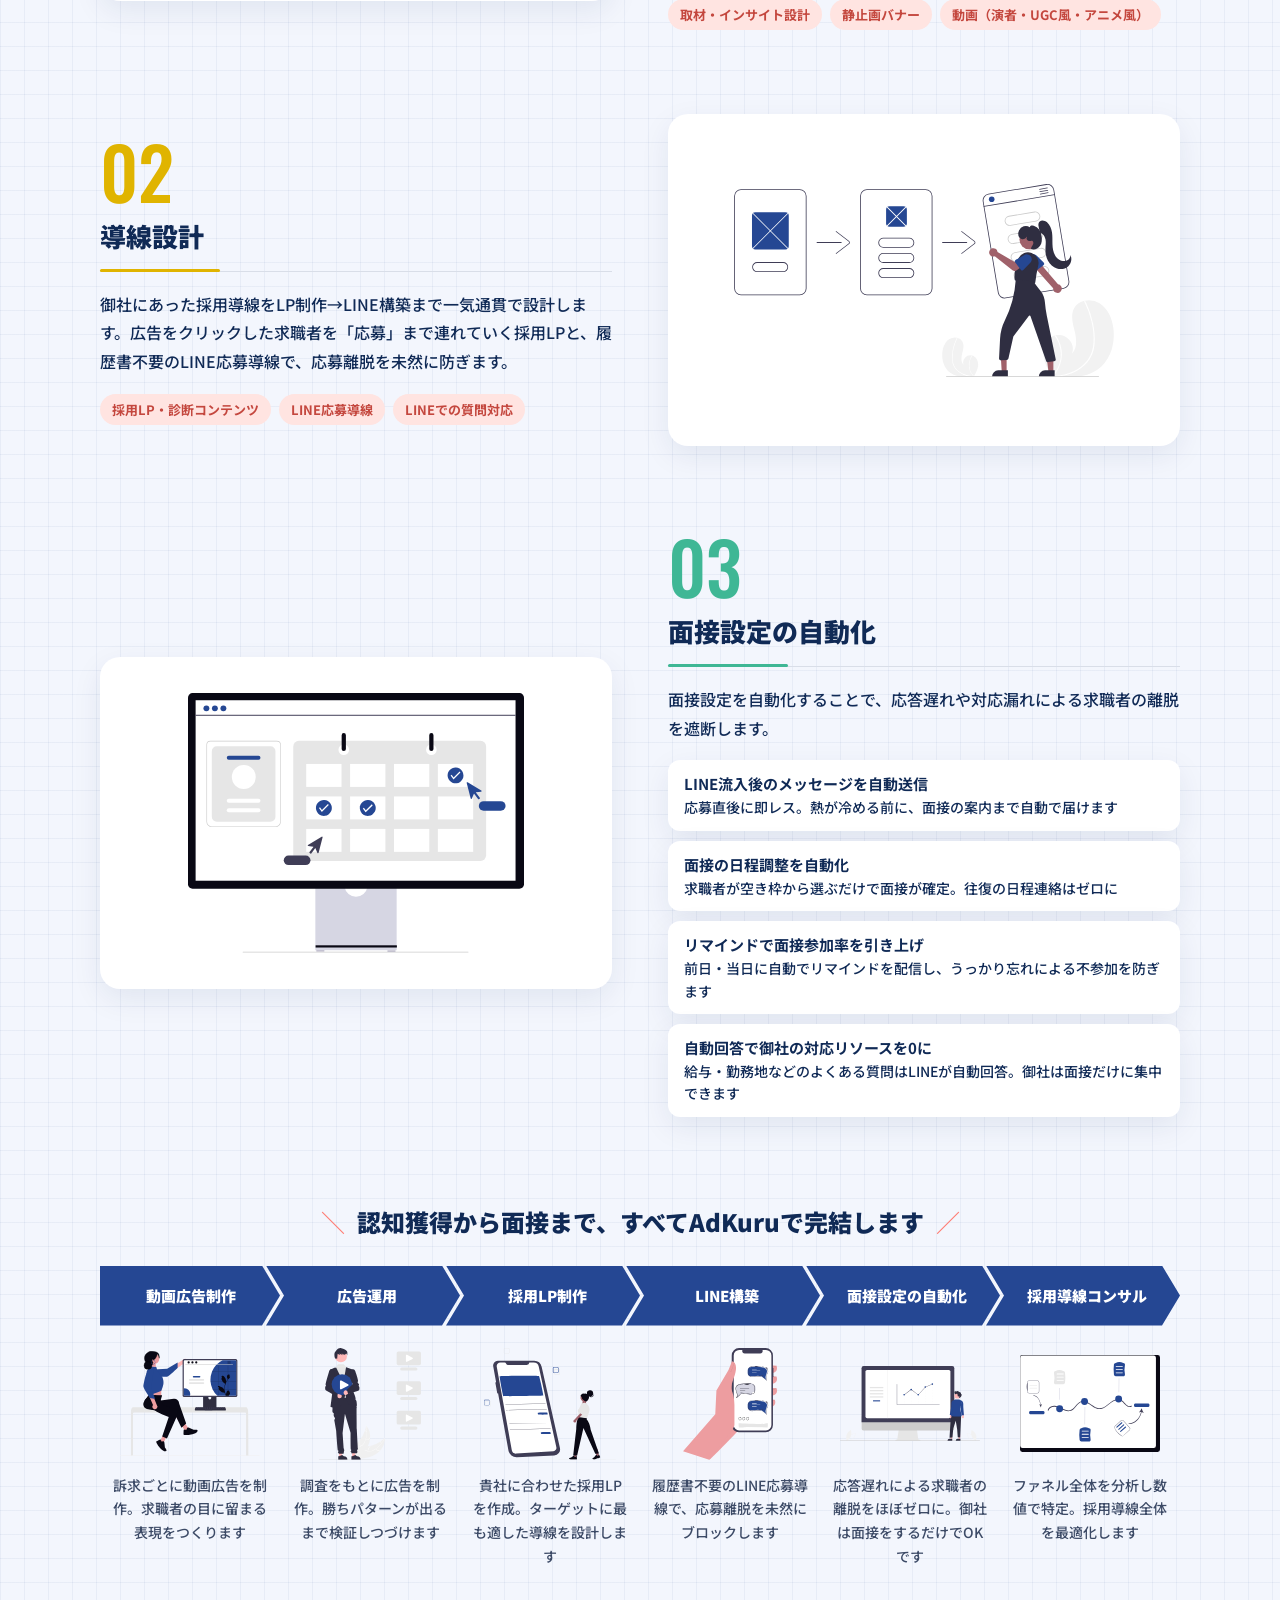
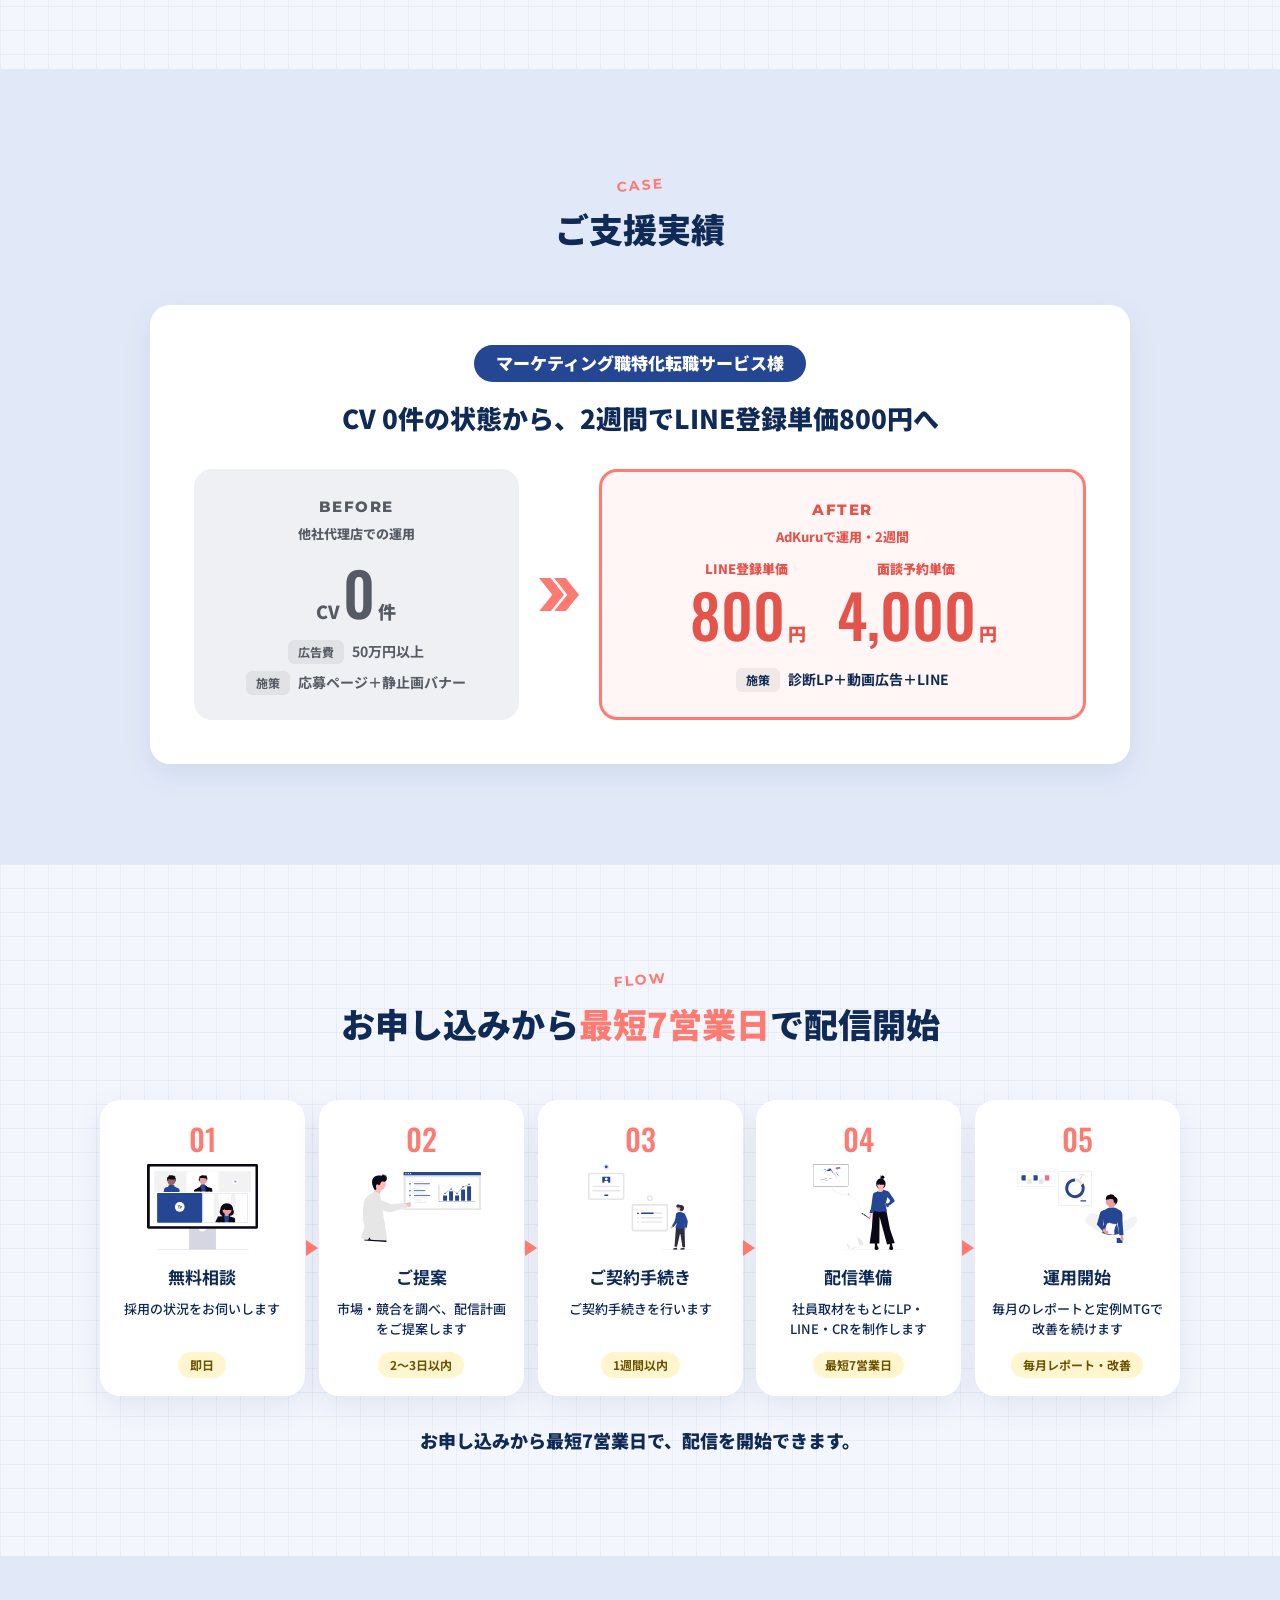
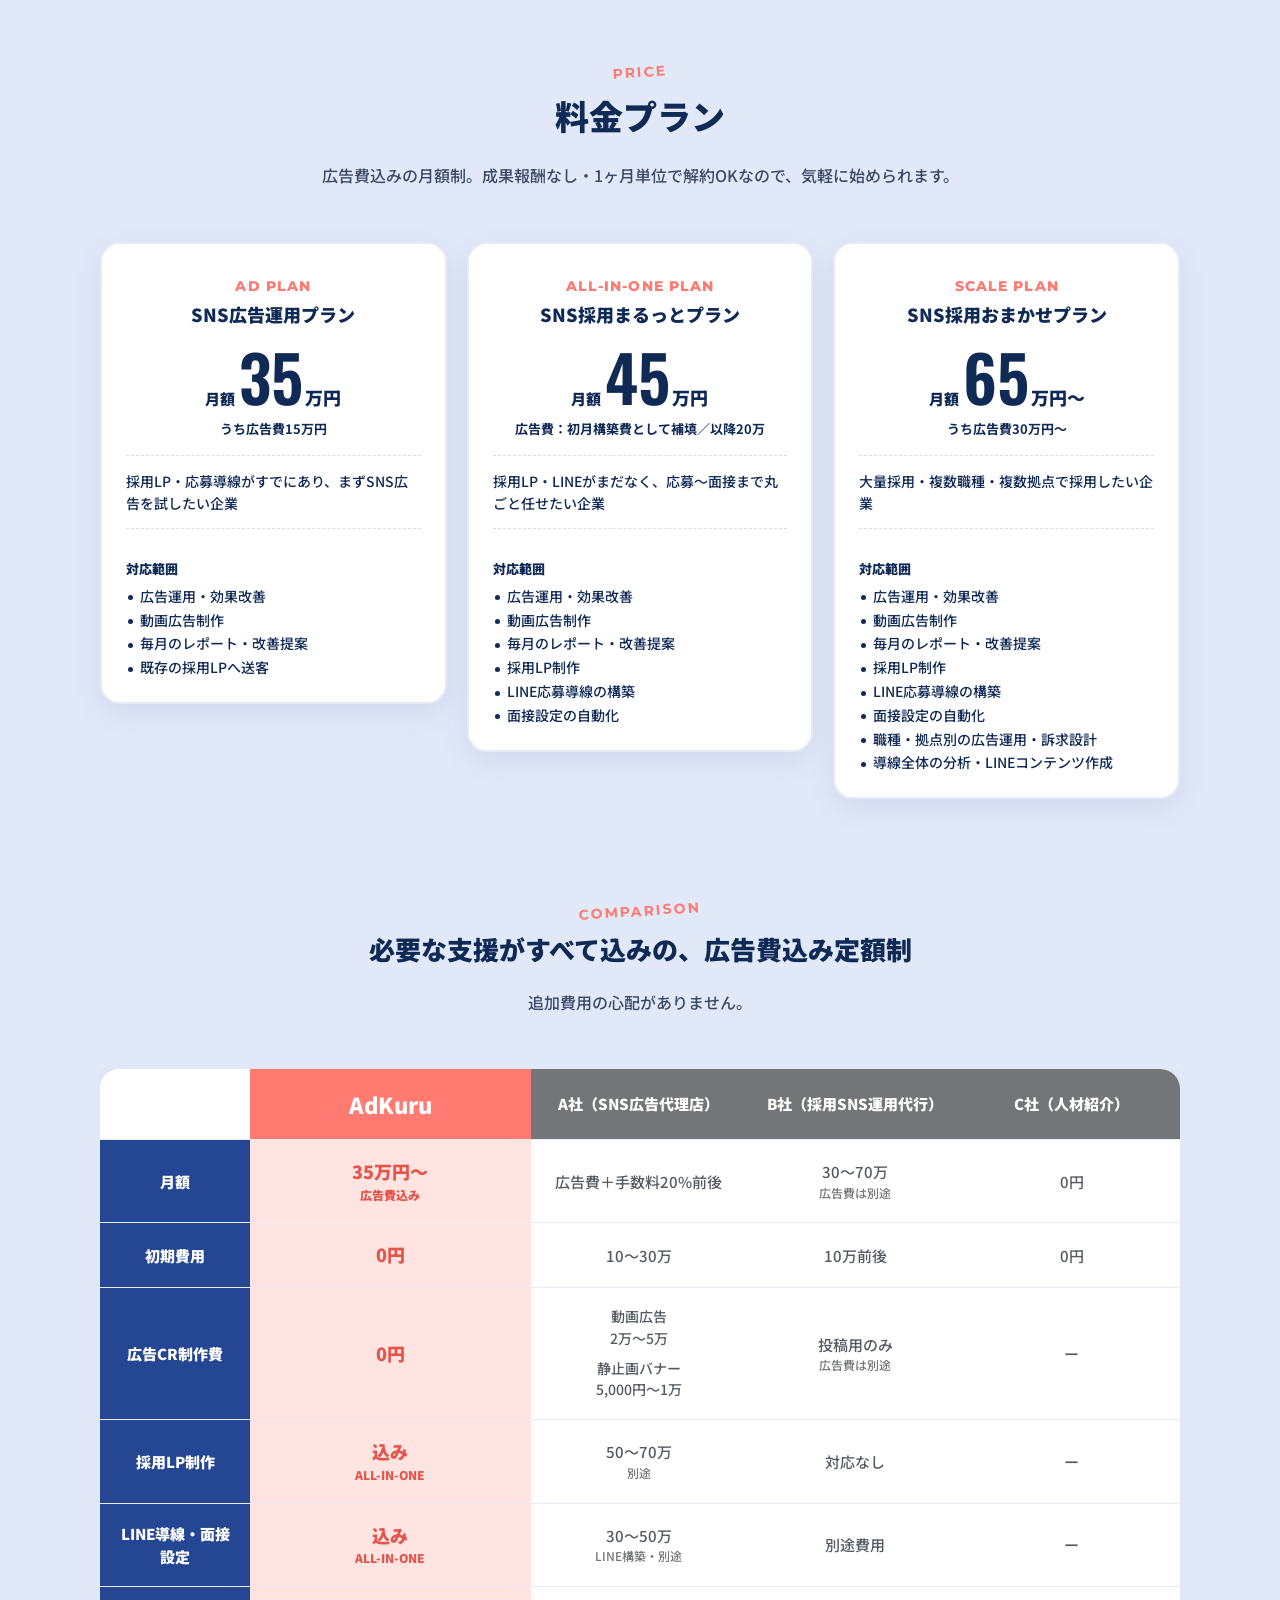
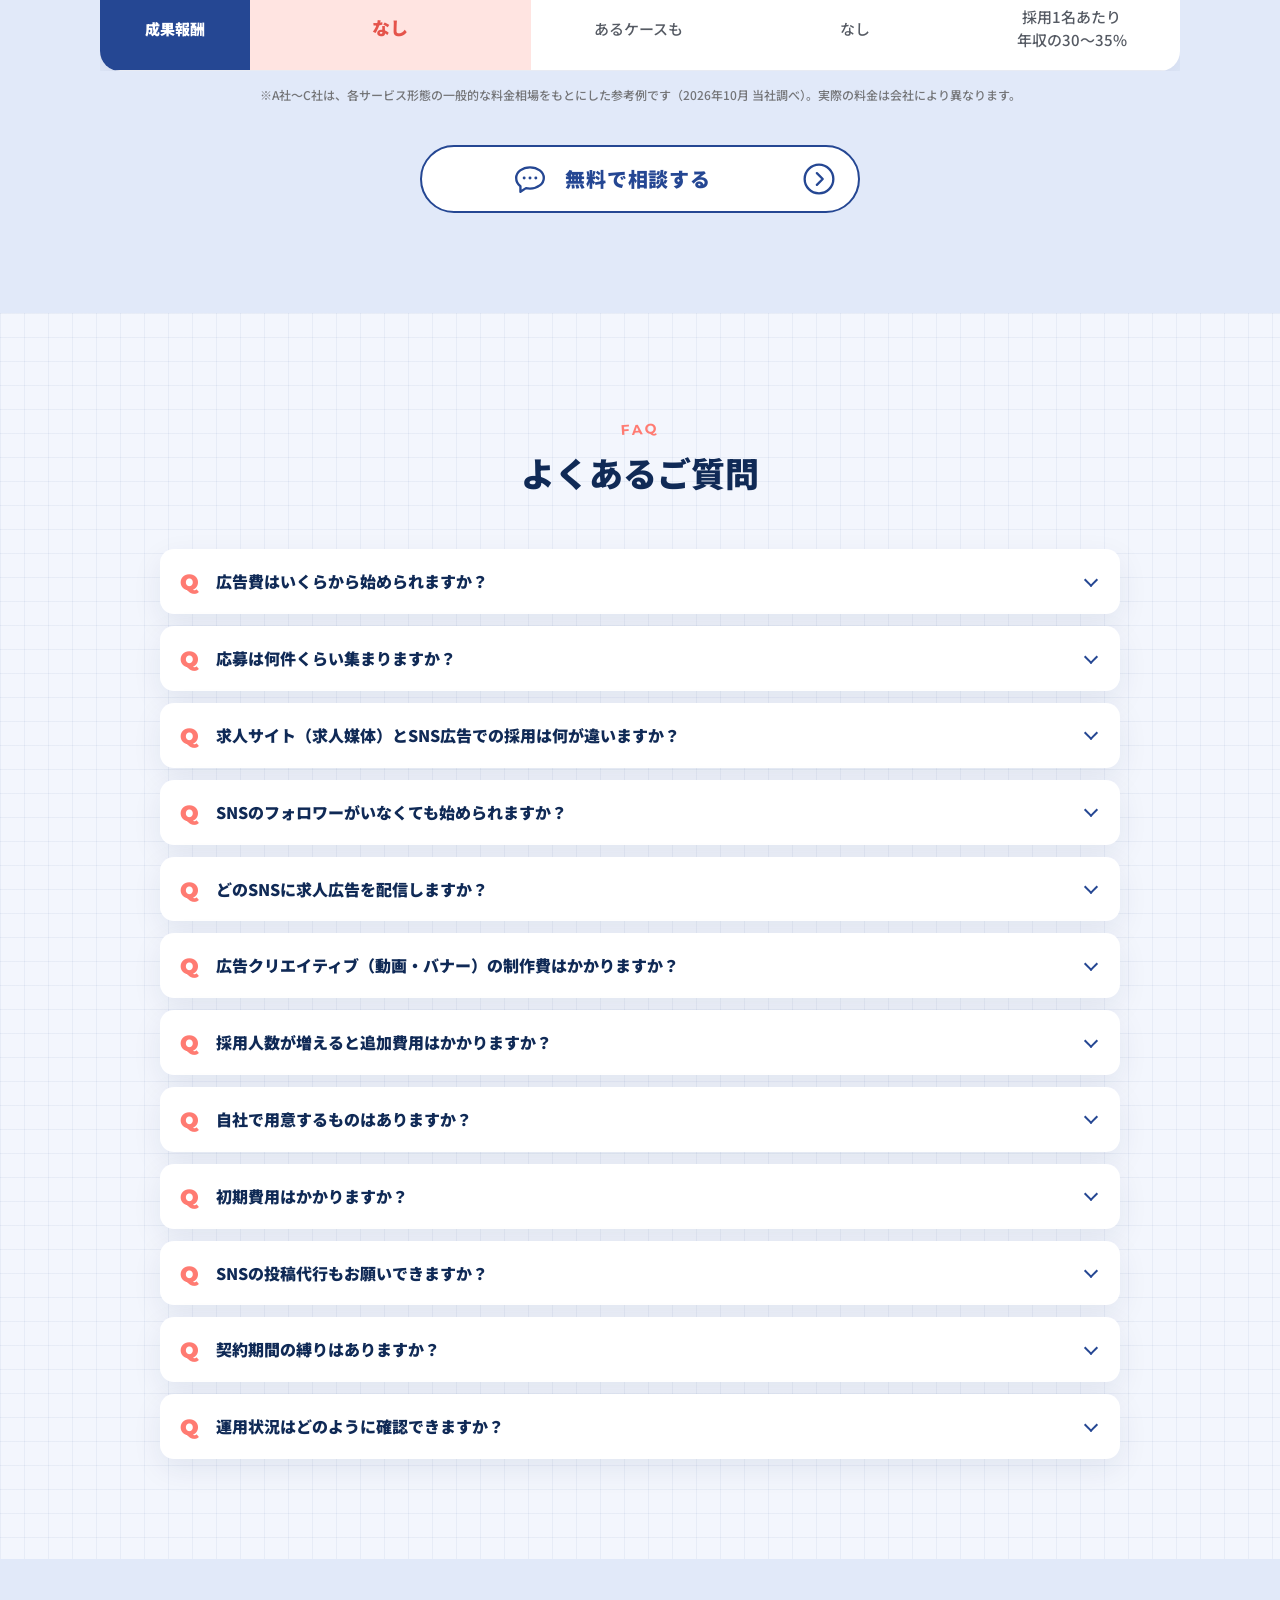
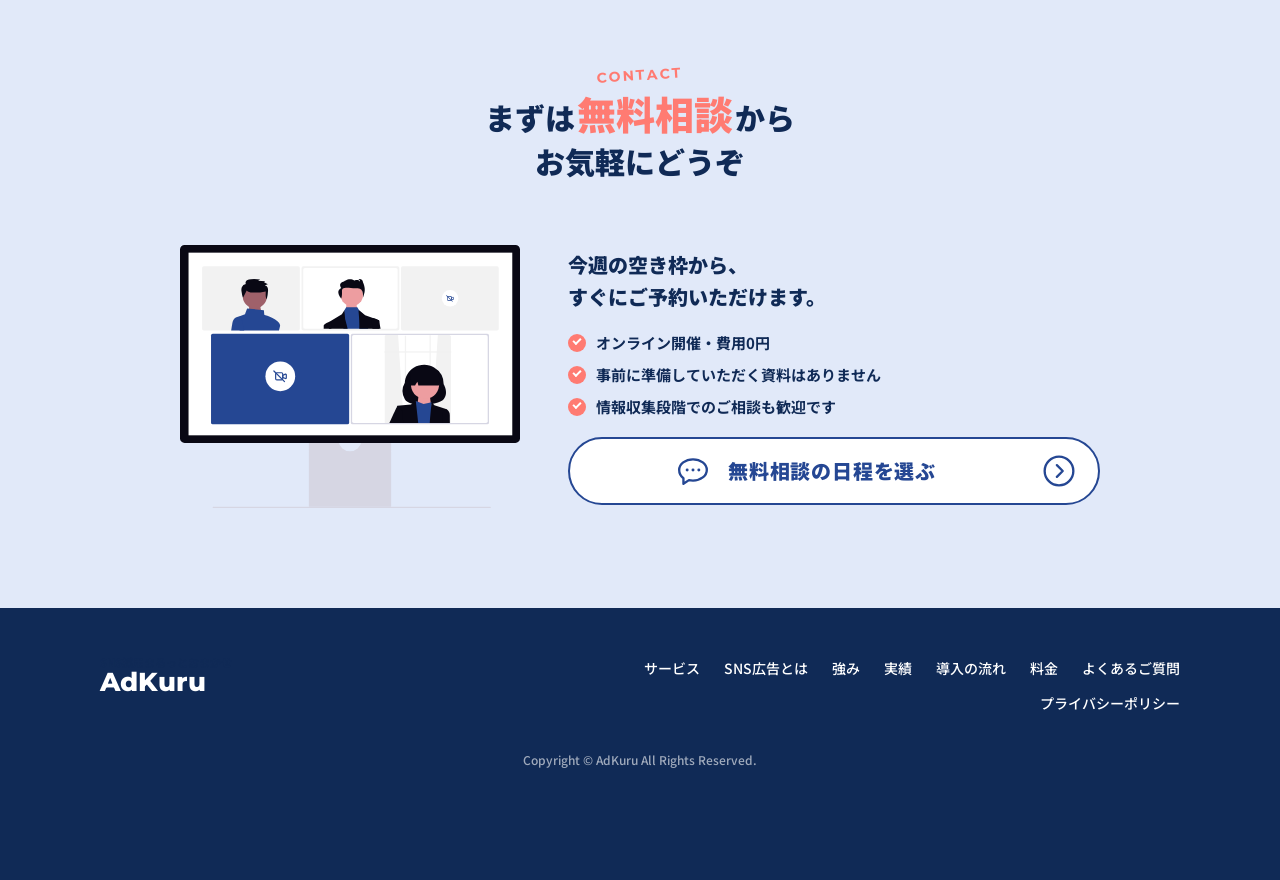
==== commit 3f05f58a: "フッターから Lic. Journal へのリンクを削除（Journal閉鎖） Co-Authored-By: Claude Opus 5.5 <noreply@anthropic.com>" ====
--- a/index.html
+++ b/index.html
@@ -431,7 +431,7 @@
     </div>
     <nav class="footer__nav">
       <a href="#service">サービス</a><a href="#reason">SNS広告とは</a><a href="#strength">強み</a><a href="#case">実績</a><a href="#flow">導入の流れ</a><a href="#price">料金</a><a href="#faq">よくあるご質問</a>
-      <a href="https://journal.lic-inc.co.jp/category/ads/">SNS広告コラム（Lic. Journal）</a><a href="privacy/">プライバシーポリシー</a>
+      <a href="privacy/">プライバシーポリシー</a>
     </nav>
   </div>
   <p class="footer__copy">Copyright &copy; AdKuru All Rights Reserved.</p>
